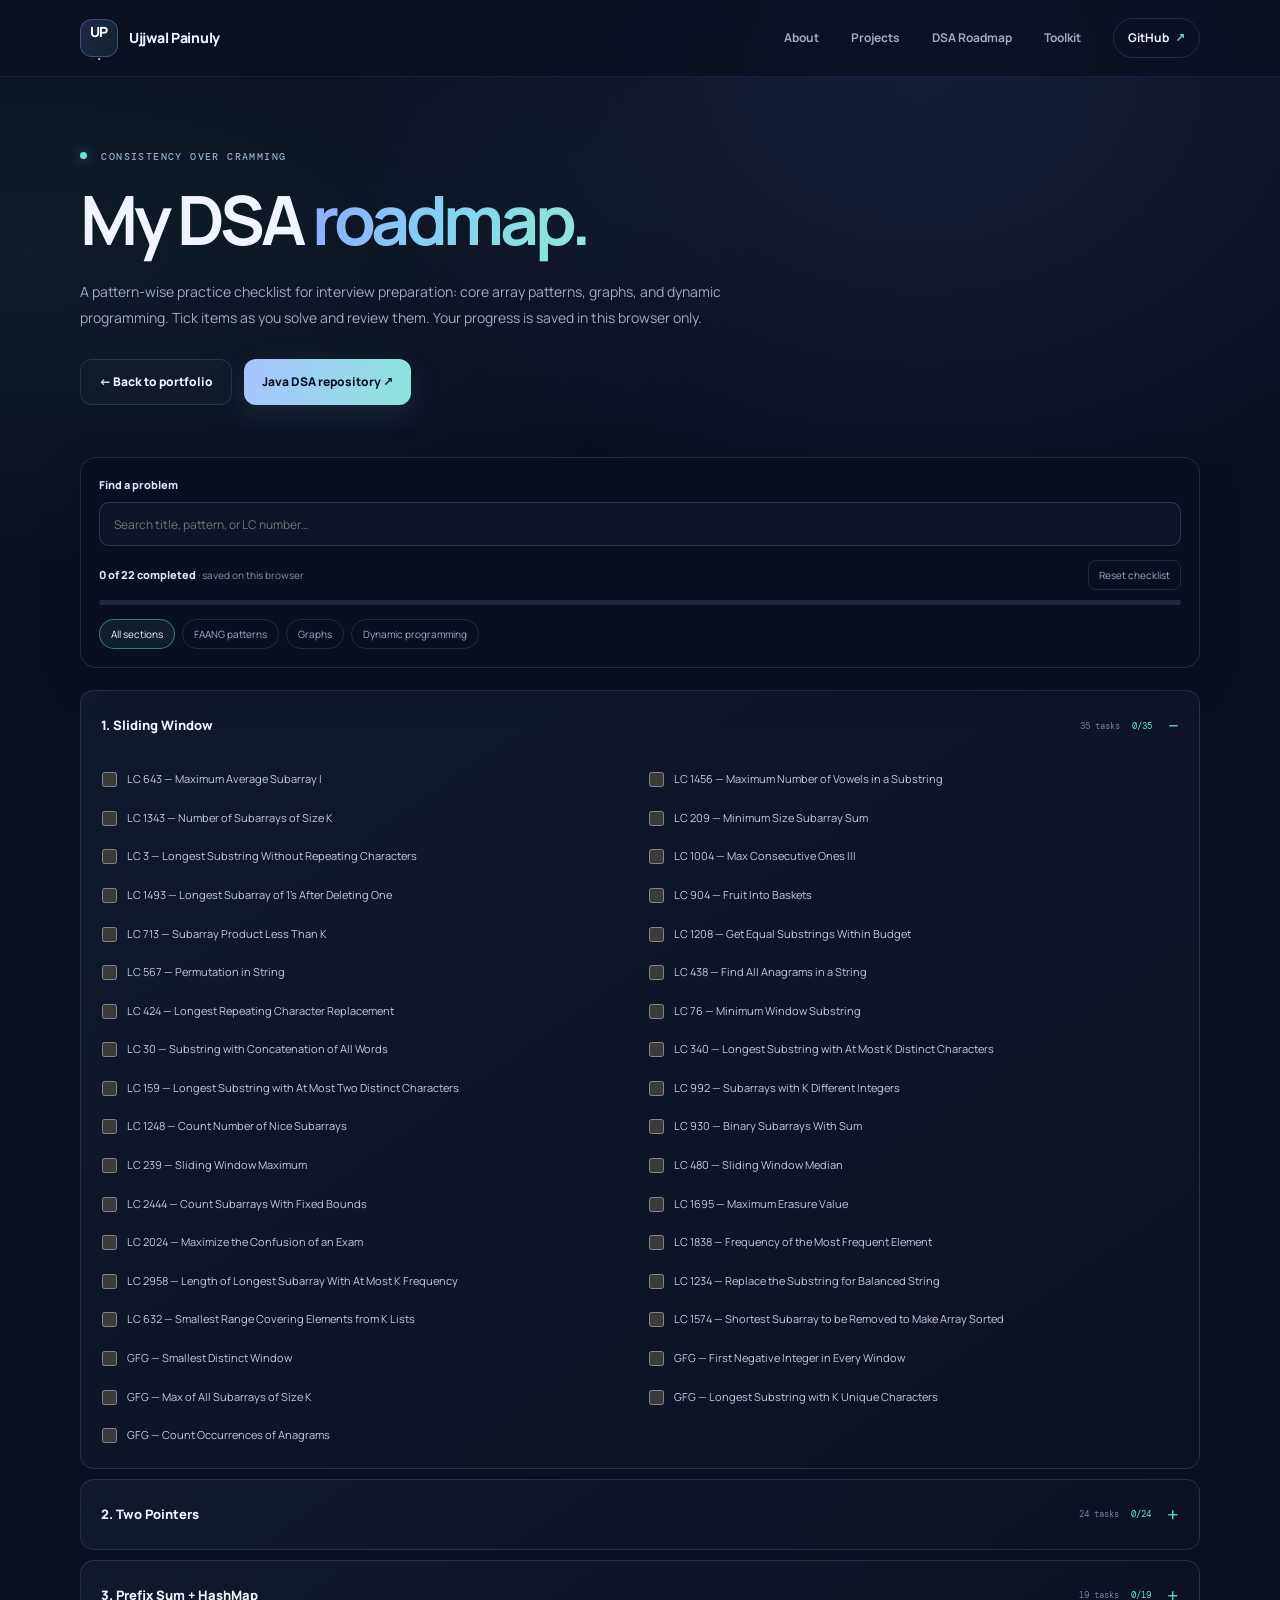
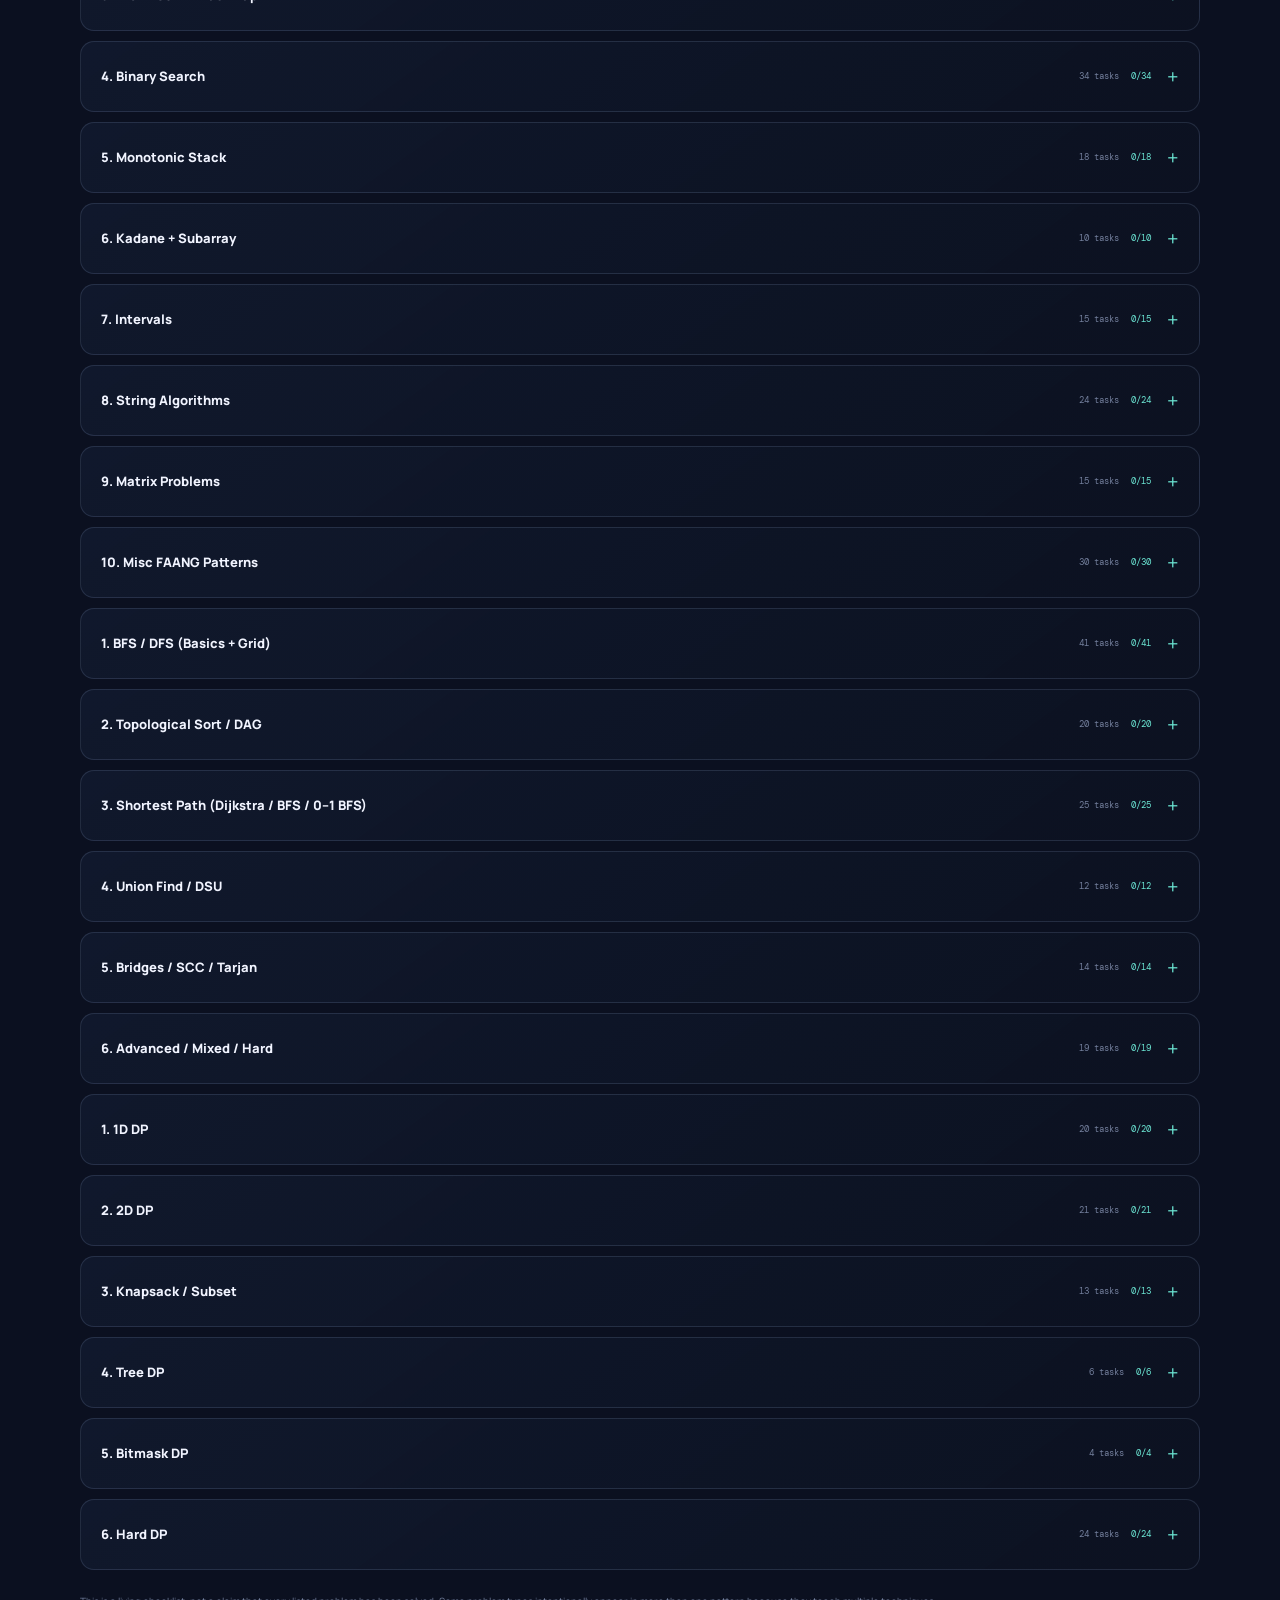
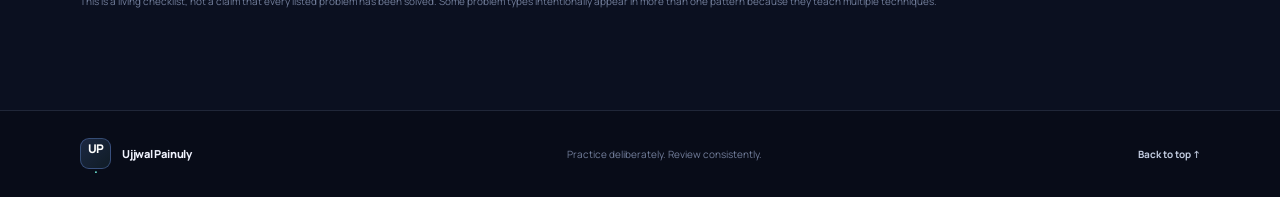
==== portfolio/roadmap.html @ 06765e2e "Add pattern-wise DSA interview roadmap" ====
<!doctype html>
<html lang="en">
<head>
  <meta charset="utf-8">
  <meta name="viewport" content="width=device-width, initial-scale=1">
  <meta name="theme-color" content="#0b1020">
  <meta name="description" content="Ujjwal Painuly's DSA interview-preparation checklist covering FAANG patterns, graphs, and dynamic programming.">
  <title>DSA Roadmap — Ujjwal Painuly</title>
  <link rel="preconnect" href="https://fonts.googleapis.com">
  <link rel="preconnect" href="https://fonts.gstatic.com" crossorigin>
  <link href="https://fonts.googleapis.com/css2?family=DM+Mono:wght@400;500&family=Manrope:wght@400;500;600;700;800&display=swap" rel="stylesheet">
  <link rel="stylesheet" href="styles.css">
  <script src="script.js" defer></script>
  <script src="roadmap.js" defer></script>
</head>
<body>
  <a class="skip-link" href="#roadmap-main">Skip to roadmap</a>
  <header class="site-header">
    <nav class="nav wrap" aria-label="Main navigation">
      <a class="brand" href="index.html" aria-label="Ujjwal Painuly portfolio home">
        <span class="brand-mark">UP<span>.</span></span><span class="brand-name">Ujjwal Painuly</span>
      </a>
      <button class="menu-toggle" type="button" aria-expanded="false" aria-controls="nav-links" aria-label="Open navigation"><span></span><span></span></button>
      <div class="nav-links" id="nav-links">
        <a href="index.html#about">About</a><a href="index.html#work">Projects</a><a href="roadmap.html" aria-current="page">DSA Roadmap</a><a href="index.html#toolkit">Toolkit</a><a class="nav-github" href="https://github.com/ayushpainuly1234-ui" target="_blank" rel="noreferrer">GitHub <span aria-hidden="true">↗</span></a>
      </div>
    </nav>
  </header>
  <main id="roadmap-main" class="roadmap-page wrap">
    <section class="roadmap-hero">
      <p class="eyebrow"><span class="status-dot"></span> CONSISTENCY OVER CRAMMING</p>
      <h1>My DSA <span class="gradient-text">roadmap.</span></h1>
      <p class="roadmap-intro">A pattern-wise practice checklist for interview preparation: core array patterns, graphs, and dynamic programming. Tick items as you solve and review them. Your progress is saved in this browser only.</p>
      <div class="roadmap-actions">
        <a class="button button-secondary" href="index.html">← Back to portfolio</a>
        <a class="button button-primary" href="https://github.com/ayushpainuly1234-ui/advanced-java-dsa" target="_blank" rel="noreferrer">Java DSA repository ↗</a>
      </div>
    </section>
    <section class="roadmap-controls" aria-label="Checklist controls">
      <label class="roadmap-search-label" for="roadmap-search">Find a problem</label>
      <input id="roadmap-search" class="roadmap-search" type="search" placeholder="Search title, pattern, or LC number…">
      <div class="roadmap-progress-row">
        <div><span id="roadmap-progress-label">0 of 22 completed</span><span class="roadmap-progress-note"> · saved on this browser</span></div>
        <button id="reset-progress" class="reset-progress" type="button">Reset checklist</button>
      </div>
      <div class="roadmap-progress-track" role="progressbar" aria-label="Overall roadmap progress" aria-valuemin="0" aria-valuemax="22" aria-valuenow="0"><span id="roadmap-progress-bar"></span></div>
      <div class="roadmap-filters" role="group" aria-label="Filter roadmap categories">
        <button class="roadmap-filter is-active" type="button" data-filter="all">All sections</button>
        <button class="roadmap-filter" type="button" data-filter="faang patterns">FAANG patterns</button>
        <button class="roadmap-filter" type="button" data-filter="graphs">Graphs</button>
        <button class="roadmap-filter" type="button" data-filter="dynamic programming">Dynamic programming</button>
      </div>
    </section>
    <section class="roadmap-sections" aria-label="DSA checklist sections">
      <details class="roadmap-category" data-group="faang patterns" open>
        <summary>
          <span class="category-title">1. Sliding Window</span>
          <span class="category-meta"><span class="category-count">35 tasks</span><span class="category-progress">0/35</span></span>
        </summary>
        <div class="roadmap-list">
          <label class="roadmap-task" data-search="lc 643 — maximum average subarray i"><input type="checkbox" data-task-id="task-0-0"><span>LC 643 — Maximum Average Subarray I</span></label>
          <label class="roadmap-task" data-search="lc 1456 — maximum number of vowels in a substring"><input type="checkbox" data-task-id="task-0-1"><span>LC 1456 — Maximum Number of Vowels in a Substring</span></label>
          <label class="roadmap-task" data-search="lc 1343 — number of subarrays of size k"><input type="checkbox" data-task-id="task-0-2"><span>LC 1343 — Number of Subarrays of Size K</span></label>
          <label class="roadmap-task" data-search="lc 209 — minimum size subarray sum"><input type="checkbox" data-task-id="task-0-3"><span>LC 209 — Minimum Size Subarray Sum</span></label>
          <label class="roadmap-task" data-search="lc 3 — longest substring without repeating characters"><input type="checkbox" data-task-id="task-0-4"><span>LC 3 — Longest Substring Without Repeating Characters</span></label>
          <label class="roadmap-task" data-search="lc 1004 — max consecutive ones iii"><input type="checkbox" data-task-id="task-0-5"><span>LC 1004 — Max Consecutive Ones III</span></label>
          <label class="roadmap-task" data-search="lc 1493 — longest subarray of 1's after deleting one"><input type="checkbox" data-task-id="task-0-6"><span>LC 1493 — Longest Subarray of 1's After Deleting One</span></label>
          <label class="roadmap-task" data-search="lc 904 — fruit into baskets"><input type="checkbox" data-task-id="task-0-7"><span>LC 904 — Fruit Into Baskets</span></label>
          <label class="roadmap-task" data-search="lc 713 — subarray product less than k"><input type="checkbox" data-task-id="task-0-8"><span>LC 713 — Subarray Product Less Than K</span></label>
          <label class="roadmap-task" data-search="lc 1208 — get equal substrings within budget"><input type="checkbox" data-task-id="task-0-9"><span>LC 1208 — Get Equal Substrings Within Budget</span></label>
          <label class="roadmap-task" data-search="lc 567 — permutation in string"><input type="checkbox" data-task-id="task-0-10"><span>LC 567 — Permutation in String</span></label>
          <label class="roadmap-task" data-search="lc 438 — find all anagrams in a string"><input type="checkbox" data-task-id="task-0-11"><span>LC 438 — Find All Anagrams in a String</span></label>
          <label class="roadmap-task" data-search="lc 424 — longest repeating character replacement"><input type="checkbox" data-task-id="task-0-12"><span>LC 424 — Longest Repeating Character Replacement</span></label>
          <label class="roadmap-task" data-search="lc 76 — minimum window substring"><input type="checkbox" data-task-id="task-0-13"><span>LC 76 — Minimum Window Substring</span></label>
          <label class="roadmap-task" data-search="lc 30 — substring with concatenation of all words"><input type="checkbox" data-task-id="task-0-14"><span>LC 30 — Substring with Concatenation of All Words</span></label>
          <label class="roadmap-task" data-search="lc 340 — longest substring with at most k distinct characters"><input type="checkbox" data-task-id="task-0-15"><span>LC 340 — Longest Substring with At Most K Distinct Characters</span></label>
          <label class="roadmap-task" data-search="lc 159 — longest substring with at most two distinct characters"><input type="checkbox" data-task-id="task-0-16"><span>LC 159 — Longest Substring with At Most Two Distinct Characters</span></label>
          <label class="roadmap-task" data-search="lc 992 — subarrays with k different integers"><input type="checkbox" data-task-id="task-0-17"><span>LC 992 — Subarrays with K Different Integers</span></label>
          <label class="roadmap-task" data-search="lc 1248 — count number of nice subarrays"><input type="checkbox" data-task-id="task-0-18"><span>LC 1248 — Count Number of Nice Subarrays</span></label>
          <label class="roadmap-task" data-search="lc 930 — binary subarrays with sum"><input type="checkbox" data-task-id="task-0-19"><span>LC 930 — Binary Subarrays With Sum</span></label>
          <label class="roadmap-task" data-search="lc 239 — sliding window maximum"><input type="checkbox" data-task-id="task-0-20"><span>LC 239 — Sliding Window Maximum</span></label>
          <label class="roadmap-task" data-search="lc 480 — sliding window median"><input type="checkbox" data-task-id="task-0-21"><span>LC 480 — Sliding Window Median</span></label>
          <label class="roadmap-task" data-search="lc 2444 — count subarrays with fixed bounds"><input type="checkbox" data-task-id="task-0-22"><span>LC 2444 — Count Subarrays With Fixed Bounds</span></label>
          <label class="roadmap-task" data-search="lc 1695 — maximum erasure value"><input type="checkbox" data-task-id="task-0-23"><span>LC 1695 — Maximum Erasure Value</span></label>
          <label class="roadmap-task" data-search="lc 2024 — maximize the confusion of an exam"><input type="checkbox" data-task-id="task-0-24"><span>LC 2024 — Maximize the Confusion of an Exam</span></label>
          <label class="roadmap-task" data-search="lc 1838 — frequency of the most frequent element"><input type="checkbox" data-task-id="task-0-25"><span>LC 1838 — Frequency of the Most Frequent Element</span></label>
          <label class="roadmap-task" data-search="lc 2958 — length of longest subarray with at most k frequency"><input type="checkbox" data-task-id="task-0-26"><span>LC 2958 — Length of Longest Subarray With At Most K Frequency</span></label>
          <label class="roadmap-task" data-search="lc 1234 — replace the substring for balanced string"><input type="checkbox" data-task-id="task-0-27"><span>LC 1234 — Replace the Substring for Balanced String</span></label>
          <label class="roadmap-task" data-search="lc 632 — smallest range covering elements from k lists"><input type="checkbox" data-task-id="task-0-28"><span>LC 632 — Smallest Range Covering Elements from K Lists</span></label>
          <label class="roadmap-task" data-search="lc 1574 — shortest subarray to be removed to make array sorted"><input type="checkbox" data-task-id="task-0-29"><span>LC 1574 — Shortest Subarray to be Removed to Make Array Sorted</span></label>
          <label class="roadmap-task" data-search="gfg — smallest distinct window"><input type="checkbox" data-task-id="task-0-30"><span>GFG — Smallest Distinct Window</span></label>
          <label class="roadmap-task" data-search="gfg — first negative integer in every window"><input type="checkbox" data-task-id="task-0-31"><span>GFG — First Negative Integer in Every Window</span></label>
          <label class="roadmap-task" data-search="gfg — max of all subarrays of size k"><input type="checkbox" data-task-id="task-0-32"><span>GFG — Max of All Subarrays of Size K</span></label>
          <label class="roadmap-task" data-search="gfg — longest substring with k unique characters"><input type="checkbox" data-task-id="task-0-33"><span>GFG — Longest Substring with K Unique Characters</span></label>
          <label class="roadmap-task" data-search="gfg — count occurrences of anagrams"><input type="checkbox" data-task-id="task-0-34"><span>GFG — Count Occurrences of Anagrams</span></label>
        </div>
      </details>

      <details class="roadmap-category" data-group="faang patterns" >
        <summary>
          <span class="category-title">2. Two Pointers</span>
          <span class="category-meta"><span class="category-count">24 tasks</span><span class="category-progress">0/24</span></span>
        </summary>
        <div class="roadmap-list">
          <label class="roadmap-task" data-search="lc 11 — container with most water"><input type="checkbox" data-task-id="task-1-0"><span>LC 11 — Container With Most Water</span></label>
          <label class="roadmap-task" data-search="lc 15 — 3sum"><input type="checkbox" data-task-id="task-1-1"><span>LC 15 — 3Sum</span></label>
          <label class="roadmap-task" data-search="lc 16 — 3sum closest"><input type="checkbox" data-task-id="task-1-2"><span>LC 16 — 3Sum Closest</span></label>
          <label class="roadmap-task" data-search="lc 18 — 4sum"><input type="checkbox" data-task-id="task-1-3"><span>LC 18 — 4Sum</span></label>
          <label class="roadmap-task" data-search="lc 26 — remove duplicates from sorted array"><input type="checkbox" data-task-id="task-1-4"><span>LC 26 — Remove Duplicates from Sorted Array</span></label>
          <label class="roadmap-task" data-search="lc 27 — remove element"><input type="checkbox" data-task-id="task-1-5"><span>LC 27 — Remove Element</span></label>
          <label class="roadmap-task" data-search="lc 75 — sort colors"><input type="checkbox" data-task-id="task-1-6"><span>LC 75 — Sort Colors</span></label>
          <label class="roadmap-task" data-search="lc 80 — remove duplicates from sorted array ii"><input type="checkbox" data-task-id="task-1-7"><span>LC 80 — Remove Duplicates from Sorted Array II</span></label>
          <label class="roadmap-task" data-search="lc 125 — valid palindrome"><input type="checkbox" data-task-id="task-1-8"><span>LC 125 — Valid Palindrome</span></label>
          <label class="roadmap-task" data-search="lc 167 — two sum ii"><input type="checkbox" data-task-id="task-1-9"><span>LC 167 — Two Sum II</span></label>
          <label class="roadmap-task" data-search="lc 283 — move zeroes"><input type="checkbox" data-task-id="task-1-10"><span>LC 283 — Move Zeroes</span></label>
          <label class="roadmap-task" data-search="lc 344 — reverse string"><input type="checkbox" data-task-id="task-1-11"><span>LC 344 — Reverse String</span></label>
          <label class="roadmap-task" data-search="lc 345 — reverse vowels of a string"><input type="checkbox" data-task-id="task-1-12"><span>LC 345 — Reverse Vowels of a String</span></label>
          <label class="roadmap-task" data-search="lc 392 — is subsequence"><input type="checkbox" data-task-id="task-1-13"><span>LC 392 — Is Subsequence</span></label>
          <label class="roadmap-task" data-search="lc 844 — backspace string compare"><input type="checkbox" data-task-id="task-1-14"><span>LC 844 — Backspace String Compare</span></label>
          <label class="roadmap-task" data-search="lc 881 — boats to save people"><input type="checkbox" data-task-id="task-1-15"><span>LC 881 — Boats to Save People</span></label>
          <label class="roadmap-task" data-search="lc 42 — trapping rain water"><input type="checkbox" data-task-id="task-1-16"><span>LC 42 — Trapping Rain Water</span></label>
          <label class="roadmap-task" data-search="lc 977 — squares of a sorted array"><input type="checkbox" data-task-id="task-1-17"><span>LC 977 — Squares of a Sorted Array</span></label>
          <label class="roadmap-task" data-search="lc 923 — 3sum with multiplicity"><input type="checkbox" data-task-id="task-1-18"><span>LC 923 — 3Sum With Multiplicity</span></label>
          <label class="roadmap-task" data-search="lc 948 — bag of tokens"><input type="checkbox" data-task-id="task-1-19"><span>LC 948 — Bag of Tokens</span></label>
          <label class="roadmap-task" data-search="lc 1577 — number of ways where square of number is equal to product of two numbers"><input type="checkbox" data-task-id="task-1-20"><span>LC 1577 — Number of Ways Where Square of Number Is Equal to Product of Two Numbers</span></label>
          <label class="roadmap-task" data-search="lc 1498 — number of subsequences that satisfy the given sum condition"><input type="checkbox" data-task-id="task-1-21"><span>LC 1498 — Number of Subsequences That Satisfy the Given Sum Condition</span></label>
          <label class="roadmap-task" data-search="lc 259 — 3sum smaller"><input type="checkbox" data-task-id="task-1-22"><span>LC 259 — 3Sum Smaller</span></label>
          <label class="roadmap-task" data-search="lc 360 — sort transformed array"><input type="checkbox" data-task-id="task-1-23"><span>LC 360 — Sort Transformed Array</span></label>
        </div>
      </details>

      <details class="roadmap-category" data-group="faang patterns" >
        <summary>
          <span class="category-title">3. Prefix Sum + HashMap</span>
          <span class="category-meta"><span class="category-count">19 tasks</span><span class="category-progress">0/19</span></span>
        </summary>
        <div class="roadmap-list">
          <label class="roadmap-task" data-search="lc 560 — subarray sum equals k"><input type="checkbox" data-task-id="task-2-0"><span>LC 560 — Subarray Sum Equals K</span></label>
          <label class="roadmap-task" data-search="lc 974 — subarray sums divisible by k"><input type="checkbox" data-task-id="task-2-1"><span>LC 974 — Subarray Sums Divisible by K</span></label>
          <label class="roadmap-task" data-search="lc 523 — continuous subarray sum"><input type="checkbox" data-task-id="task-2-2"><span>LC 523 — Continuous Subarray Sum</span></label>
          <label class="roadmap-task" data-search="lc 525 — contiguous array"><input type="checkbox" data-task-id="task-2-3"><span>LC 525 — Contiguous Array</span></label>
          <label class="roadmap-task" data-search="lc 930 — binary subarrays with sum"><input type="checkbox" data-task-id="task-2-4"><span>LC 930 — Binary Subarrays With Sum</span></label>
          <label class="roadmap-task" data-search="lc 1248 — count number of nice subarrays"><input type="checkbox" data-task-id="task-2-5"><span>LC 1248 — Count Number of Nice Subarrays</span></label>
          <label class="roadmap-task" data-search="lc 325 — maximum size subarray sum equals k"><input type="checkbox" data-task-id="task-2-6"><span>LC 325 — Maximum Size Subarray Sum Equals K</span></label>
          <label class="roadmap-task" data-search="lc 1124 — longest well-performing interval"><input type="checkbox" data-task-id="task-2-7"><span>LC 1124 — Longest Well-Performing Interval</span></label>
          <label class="roadmap-task" data-search="lc 1590 — make sum divisible by p"><input type="checkbox" data-task-id="task-2-8"><span>LC 1590 — Make Sum Divisible by P</span></label>
          <label class="roadmap-task" data-search="lc 1371 — longest substring containing vowels in even counts"><input type="checkbox" data-task-id="task-2-9"><span>LC 1371 — Longest Substring Containing Vowels in Even Counts</span></label>
          <label class="roadmap-task" data-search="lc 1658 — minimum operations to reduce x to zero"><input type="checkbox" data-task-id="task-2-10"><span>LC 1658 — Minimum Operations to Reduce X to Zero</span></label>
          <label class="roadmap-task" data-search="lc 2488 — count subarrays with median k"><input type="checkbox" data-task-id="task-2-11"><span>LC 2488 — Count Subarrays With Median K</span></label>
          <label class="roadmap-task" data-search="lc 2845 — count of interesting subarrays"><input type="checkbox" data-task-id="task-2-12"><span>LC 2845 — Count of Interesting Subarrays</span></label>
          <label class="roadmap-task" data-search="lc 363 — max sum of rectangle no larger than k"><input type="checkbox" data-task-id="task-2-13"><span>LC 363 — Max Sum of Rectangle No Larger Than K</span></label>
          <label class="roadmap-task" data-search="lc 1074 — number of submatrices that sum to target"><input type="checkbox" data-task-id="task-2-14"><span>LC 1074 — Number of Submatrices That Sum to Target</span></label>
          <label class="roadmap-task" data-search="gfg — largest subarray with 0 sum"><input type="checkbox" data-task-id="task-2-15"><span>GFG — Largest Subarray with 0 Sum</span></label>
          <label class="roadmap-task" data-search="gfg — longest consecutive subsequence"><input type="checkbox" data-task-id="task-2-16"><span>GFG — Longest Consecutive Subsequence</span></label>
          <label class="roadmap-task" data-search="gfg — count subarrays with given xor"><input type="checkbox" data-task-id="task-2-17"><span>GFG — Count Subarrays with Given XOR</span></label>
          <label class="roadmap-task" data-search="gfg — subarray with given sum"><input type="checkbox" data-task-id="task-2-18"><span>GFG — Subarray with Given Sum</span></label>
        </div>
      </details>

      <details class="roadmap-category" data-group="faang patterns" >
        <summary>
          <span class="category-title">4. Binary Search</span>
          <span class="category-meta"><span class="category-count">34 tasks</span><span class="category-progress">0/34</span></span>
        </summary>
        <div class="roadmap-list">
          <label class="roadmap-task" data-search="lc 704 — binary search"><input type="checkbox" data-task-id="task-3-0"><span>LC 704 — Binary Search</span></label>
          <label class="roadmap-task" data-search="lc 35 — search insert position"><input type="checkbox" data-task-id="task-3-1"><span>LC 35 — Search Insert Position</span></label>
          <label class="roadmap-task" data-search="lc 33 — search in rotated sorted array"><input type="checkbox" data-task-id="task-3-2"><span>LC 33 — Search in Rotated Sorted Array</span></label>
          <label class="roadmap-task" data-search="lc 81 — search in rotated sorted array ii"><input type="checkbox" data-task-id="task-3-3"><span>LC 81 — Search in Rotated Sorted Array II</span></label>
          <label class="roadmap-task" data-search="lc 153 — find minimum in rotated sorted array"><input type="checkbox" data-task-id="task-3-4"><span>LC 153 — Find Minimum in Rotated Sorted Array</span></label>
          <label class="roadmap-task" data-search="lc 154 — find minimum in rotated sorted array ii"><input type="checkbox" data-task-id="task-3-5"><span>LC 154 — Find Minimum in Rotated Sorted Array II</span></label>
          <label class="roadmap-task" data-search="lc 162 — find peak element"><input type="checkbox" data-task-id="task-3-6"><span>LC 162 — Find Peak Element</span></label>
          <label class="roadmap-task" data-search="lc 852 — peak index in a mountain array"><input type="checkbox" data-task-id="task-3-7"><span>LC 852 — Peak Index in a Mountain Array</span></label>
          <label class="roadmap-task" data-search="lc 540 — single element in a sorted array"><input type="checkbox" data-task-id="task-3-8"><span>LC 540 — Single Element in a Sorted Array</span></label>
          <label class="roadmap-task" data-search="lc 278 — first bad version"><input type="checkbox" data-task-id="task-3-9"><span>LC 278 — First Bad Version</span></label>
          <label class="roadmap-task" data-search="lc 875 — koko eating bananas"><input type="checkbox" data-task-id="task-3-10"><span>LC 875 — Koko Eating Bananas</span></label>
          <label class="roadmap-task" data-search="lc 1011 — capacity to ship packages within d days"><input type="checkbox" data-task-id="task-3-11"><span>LC 1011 — Capacity To Ship Packages Within D Days</span></label>
          <label class="roadmap-task" data-search="lc 410 — split array largest sum"><input type="checkbox" data-task-id="task-3-12"><span>LC 410 — Split Array Largest Sum</span></label>
          <label class="roadmap-task" data-search="lc 1482 — minimum number of days to make m bouquets"><input type="checkbox" data-task-id="task-3-13"><span>LC 1482 — Minimum Number of Days to Make m Bouquets</span></label>
          <label class="roadmap-task" data-search="lc 2187 — minimum time to complete trips"><input type="checkbox" data-task-id="task-3-14"><span>LC 2187 — Minimum Time to Complete Trips</span></label>
          <label class="roadmap-task" data-search="lc 2064 — minimized maximum of products distributed to any store"><input type="checkbox" data-task-id="task-3-15"><span>LC 2064 — Minimized Maximum of Products Distributed to Any Store</span></label>
          <label class="roadmap-task" data-search="lc 2226 — maximum candies allocated to k children"><input type="checkbox" data-task-id="task-3-16"><span>LC 2226 — Maximum Candies Allocated to K Children</span></label>
          <label class="roadmap-task" data-search="lc 1552 — magnetic force between two balls"><input type="checkbox" data-task-id="task-3-17"><span>LC 1552 — Magnetic Force Between Two Balls</span></label>
          <label class="roadmap-task" data-search="lc 1870 — minimum speed to arrive on time"><input type="checkbox" data-task-id="task-3-18"><span>LC 1870 — Minimum Speed to Arrive on Time</span></label>
          <label class="roadmap-task" data-search="lc 1891 — cutting ribbons"><input type="checkbox" data-task-id="task-3-19"><span>LC 1891 — Cutting Ribbons</span></label>
          <label class="roadmap-task" data-search="lc 4 — median of two sorted arrays"><input type="checkbox" data-task-id="task-3-20"><span>LC 4 — Median of Two Sorted Arrays</span></label>
          <label class="roadmap-task" data-search="lc 378 — kth smallest element in a sorted matrix"><input type="checkbox" data-task-id="task-3-21"><span>LC 378 — Kth Smallest Element in a Sorted Matrix</span></label>
          <label class="roadmap-task" data-search="lc 668 — kth smallest number in multiplication table"><input type="checkbox" data-task-id="task-3-22"><span>LC 668 — Kth Smallest Number in Multiplication Table</span></label>
          <label class="roadmap-task" data-search="lc 719 — find k-th smallest pair distance"><input type="checkbox" data-task-id="task-3-23"><span>LC 719 — Find K-th Smallest Pair Distance</span></label>
          <label class="roadmap-task" data-search="lc 786 — k-th smallest prime fraction"><input type="checkbox" data-task-id="task-3-24"><span>LC 786 — K-th Smallest Prime Fraction</span></label>
          <label class="roadmap-task" data-search="lc 1201 — ugly number iii"><input type="checkbox" data-task-id="task-3-25"><span>LC 1201 — Ugly Number III</span></label>
          <label class="roadmap-task" data-search="lc 1231 — divide chocolate"><input type="checkbox" data-task-id="task-3-26"><span>LC 1231 — Divide Chocolate</span></label>
          <label class="roadmap-task" data-search="lc 644 — maximum average subarray ii"><input type="checkbox" data-task-id="task-3-27"><span>LC 644 — Maximum Average Subarray II</span></label>
          <label class="roadmap-task" data-search="lc 774 — minimize max distance to gas station"><input type="checkbox" data-task-id="task-3-28"><span>LC 774 — Minimize Max Distance to Gas Station</span></label>
          <label class="roadmap-task" data-search="lc 2141 — maximum running time of n computers"><input type="checkbox" data-task-id="task-3-29"><span>LC 2141 — Maximum Running Time of N Computers</span></label>
          <label class="roadmap-task" data-search="gfg — aggressive cows"><input type="checkbox" data-task-id="task-3-30"><span>GFG — Aggressive Cows</span></label>
          <label class="roadmap-task" data-search="gfg — book allocation problem"><input type="checkbox" data-task-id="task-3-31"><span>GFG — Book Allocation Problem</span></label>
          <label class="roadmap-task" data-search="gfg — painter's partition problem"><input type="checkbox" data-task-id="task-3-32"><span>GFG — Painter's Partition Problem</span></label>
          <label class="roadmap-task" data-search="spoj — eko"><input type="checkbox" data-task-id="task-3-33"><span>SPOJ — EKO</span></label>
        </div>
      </details>

      <details class="roadmap-category" data-group="faang patterns" >
        <summary>
          <span class="category-title">5. Monotonic Stack</span>
          <span class="category-meta"><span class="category-count">18 tasks</span><span class="category-progress">0/18</span></span>
        </summary>
        <div class="roadmap-list">
          <label class="roadmap-task" data-search="lc 84 — largest rectangle in histogram"><input type="checkbox" data-task-id="task-4-0"><span>LC 84 — Largest Rectangle in Histogram</span></label>
          <label class="roadmap-task" data-search="lc 85 — maximal rectangle"><input type="checkbox" data-task-id="task-4-1"><span>LC 85 — Maximal Rectangle</span></label>
          <label class="roadmap-task" data-search="lc 739 — daily temperatures"><input type="checkbox" data-task-id="task-4-2"><span>LC 739 — Daily Temperatures</span></label>
          <label class="roadmap-task" data-search="lc 496 — next greater element i"><input type="checkbox" data-task-id="task-4-3"><span>LC 496 — Next Greater Element I</span></label>
          <label class="roadmap-task" data-search="lc 503 — next greater element ii"><input type="checkbox" data-task-id="task-4-4"><span>LC 503 — Next Greater Element II</span></label>
          <label class="roadmap-task" data-search="lc 901 — online stock span"><input type="checkbox" data-task-id="task-4-5"><span>LC 901 — Online Stock Span</span></label>
          <label class="roadmap-task" data-search="lc 907 — sum of subarray minimums"><input type="checkbox" data-task-id="task-4-6"><span>LC 907 — Sum of Subarray Minimums</span></label>
          <label class="roadmap-task" data-search="lc 2104 — sum of subarray ranges"><input type="checkbox" data-task-id="task-4-7"><span>LC 2104 — Sum of Subarray Ranges</span></label>
          <label class="roadmap-task" data-search="lc 2281 — sum of total strength of wizards"><input type="checkbox" data-task-id="task-4-8"><span>LC 2281 — Sum of Total Strength of Wizards</span></label>
          <label class="roadmap-task" data-search="lc 456 — 132 pattern"><input type="checkbox" data-task-id="task-4-9"><span>LC 456 — 132 Pattern</span></label>
          <label class="roadmap-task" data-search="lc 1475 — final prices with a special discount in a shop"><input type="checkbox" data-task-id="task-4-10"><span>LC 1475 — Final Prices With a Special Discount in a Shop</span></label>
          <label class="roadmap-task" data-search="lc 1944 — number of visible people in a queue"><input type="checkbox" data-task-id="task-4-11"><span>LC 1944 — Number of Visible People in a Queue</span></label>
          <label class="roadmap-task" data-search="lc 2866 — beautiful towers ii"><input type="checkbox" data-task-id="task-4-12"><span>LC 2866 — Beautiful Towers II</span></label>
          <label class="roadmap-task" data-search="lc 2454 — next greater element iv"><input type="checkbox" data-task-id="task-4-13"><span>LC 2454 — Next Greater Element IV</span></label>
          <label class="roadmap-task" data-search="lc 1856 — maximum subarray min-product"><input type="checkbox" data-task-id="task-4-14"><span>LC 1856 — Maximum Subarray Min-Product</span></label>
          <label class="roadmap-task" data-search="gfg — the celebrity problem"><input type="checkbox" data-task-id="task-4-15"><span>GFG — The Celebrity Problem</span></label>
          <label class="roadmap-task" data-search="gfg — maximum histogram area"><input type="checkbox" data-task-id="task-4-16"><span>GFG — Maximum Histogram Area</span></label>
          <label class="roadmap-task" data-search="gfg — next greater element"><input type="checkbox" data-task-id="task-4-17"><span>GFG — Next Greater Element</span></label>
        </div>
      </details>

      <details class="roadmap-category" data-group="faang patterns" >
        <summary>
          <span class="category-title">6. Kadane + Subarray</span>
          <span class="category-meta"><span class="category-count">10 tasks</span><span class="category-progress">0/10</span></span>
        </summary>
        <div class="roadmap-list">
          <label class="roadmap-task" data-search="lc 53 — maximum subarray"><input type="checkbox" data-task-id="task-5-0"><span>LC 53 — Maximum Subarray</span></label>
          <label class="roadmap-task" data-search="lc 918 — maximum sum circular subarray"><input type="checkbox" data-task-id="task-5-1"><span>LC 918 — Maximum Sum Circular Subarray</span></label>
          <label class="roadmap-task" data-search="lc 152 — maximum product subarray"><input type="checkbox" data-task-id="task-5-2"><span>LC 152 — Maximum Product Subarray</span></label>
          <label class="roadmap-task" data-search="lc 1749 — maximum absolute sum of any subarray"><input type="checkbox" data-task-id="task-5-3"><span>LC 1749 — Maximum Absolute Sum of Any Subarray</span></label>
          <label class="roadmap-task" data-search="lc 1191 — k-concatenation maximum sum"><input type="checkbox" data-task-id="task-5-4"><span>LC 1191 — K-Concatenation Maximum Sum</span></label>
          <label class="roadmap-task" data-search="lc 1567 — maximum length of subarray with positive product"><input type="checkbox" data-task-id="task-5-5"><span>LC 1567 — Maximum Length of Subarray With Positive Product</span></label>
          <label class="roadmap-task" data-search="lc 1186 — maximum subarray sum with one deletion"><input type="checkbox" data-task-id="task-5-6"><span>LC 1186 — Maximum Subarray Sum With One Deletion</span></label>
          <label class="roadmap-task" data-search="lc 2321 — maximum score of spliced array"><input type="checkbox" data-task-id="task-5-7"><span>LC 2321 — Maximum Score Of Spliced Array</span></label>
          <label class="roadmap-task" data-search="lc 978 — longest turbulent subarray"><input type="checkbox" data-task-id="task-5-8"><span>LC 978 — Longest Turbulent Subarray</span></label>
          <label class="roadmap-task" data-search="lc 845 — longest mountain in array"><input type="checkbox" data-task-id="task-5-9"><span>LC 845 — Longest Mountain in Array</span></label>
        </div>
      </details>

      <details class="roadmap-category" data-group="faang patterns" >
        <summary>
          <span class="category-title">7. Intervals</span>
          <span class="category-meta"><span class="category-count">15 tasks</span><span class="category-progress">0/15</span></span>
        </summary>
        <div class="roadmap-list">
          <label class="roadmap-task" data-search="lc 56 — merge intervals"><input type="checkbox" data-task-id="task-6-0"><span>LC 56 — Merge Intervals</span></label>
          <label class="roadmap-task" data-search="lc 57 — insert interval"><input type="checkbox" data-task-id="task-6-1"><span>LC 57 — Insert Interval</span></label>
          <label class="roadmap-task" data-search="lc 435 — non-overlapping intervals"><input type="checkbox" data-task-id="task-6-2"><span>LC 435 — Non-overlapping Intervals</span></label>
          <label class="roadmap-task" data-search="lc 452 — minimum number of arrows to burst balloons"><input type="checkbox" data-task-id="task-6-3"><span>LC 452 — Minimum Number of Arrows to Burst Balloons</span></label>
          <label class="roadmap-task" data-search="lc 253 — meeting rooms ii"><input type="checkbox" data-task-id="task-6-4"><span>LC 253 — Meeting Rooms II</span></label>
          <label class="roadmap-task" data-search="lc 1288 — remove covered intervals"><input type="checkbox" data-task-id="task-6-5"><span>LC 1288 — Remove Covered Intervals</span></label>
          <label class="roadmap-task" data-search="lc 986 — interval list intersections"><input type="checkbox" data-task-id="task-6-6"><span>LC 986 — Interval List Intersections</span></label>
          <label class="roadmap-task" data-search="lc 1024 — video stitching"><input type="checkbox" data-task-id="task-6-7"><span>LC 1024 — Video Stitching</span></label>
          <label class="roadmap-task" data-search="lc 2406 — divide intervals into minimum number of groups"><input type="checkbox" data-task-id="task-6-8"><span>LC 2406 — Divide Intervals Into Minimum Number of Groups</span></label>
          <label class="roadmap-task" data-search="lc 729 — my calendar i"><input type="checkbox" data-task-id="task-6-9"><span>LC 729 — My Calendar I</span></label>
          <label class="roadmap-task" data-search="lc 731 — my calendar ii"><input type="checkbox" data-task-id="task-6-10"><span>LC 731 — My Calendar II</span></label>
          <label class="roadmap-task" data-search="lc 732 — my calendar iii"><input type="checkbox" data-task-id="task-6-11"><span>LC 732 — My Calendar III</span></label>
          <label class="roadmap-task" data-search="lc 759 — employee free time"><input type="checkbox" data-task-id="task-6-12"><span>LC 759 — Employee Free Time</span></label>
          <label class="roadmap-task" data-search="lc 1353 — maximum number of events that can be attended"><input type="checkbox" data-task-id="task-6-13"><span>LC 1353 — Maximum Number of Events That Can Be Attended</span></label>
          <label class="roadmap-task" data-search="lc 252 — meeting rooms"><input type="checkbox" data-task-id="task-6-14"><span>LC 252 — Meeting Rooms</span></label>
        </div>
      </details>

      <details class="roadmap-category" data-group="faang patterns" >
        <summary>
          <span class="category-title">8. String Algorithms</span>
          <span class="category-meta"><span class="category-count">24 tasks</span><span class="category-progress">0/24</span></span>
        </summary>
        <div class="roadmap-list">
          <label class="roadmap-task" data-search="lc 5 — longest palindromic substring"><input type="checkbox" data-task-id="task-7-0"><span>LC 5 — Longest Palindromic Substring</span></label>
          <label class="roadmap-task" data-search="lc 49 — group anagrams"><input type="checkbox" data-task-id="task-7-1"><span>LC 49 — Group Anagrams</span></label>
          <label class="roadmap-task" data-search="lc 242 — valid anagram"><input type="checkbox" data-task-id="task-7-2"><span>LC 242 — Valid Anagram</span></label>
          <label class="roadmap-task" data-search="lc 28 — find the index of the first occurrence in a string"><input type="checkbox" data-task-id="task-7-3"><span>LC 28 — Find the Index of the First Occurrence in a String</span></label>
          <label class="roadmap-task" data-search="lc 14 — longest common prefix"><input type="checkbox" data-task-id="task-7-4"><span>LC 14 — Longest Common Prefix</span></label>
          <label class="roadmap-task" data-search="lc 131 — palindrome partitioning"><input type="checkbox" data-task-id="task-7-5"><span>LC 131 — Palindrome Partitioning</span></label>
          <label class="roadmap-task" data-search="lc 214 — shortest palindrome"><input type="checkbox" data-task-id="task-7-6"><span>LC 214 — Shortest Palindrome</span></label>
          <label class="roadmap-task" data-search="lc 647 — palindromic substrings"><input type="checkbox" data-task-id="task-7-7"><span>LC 647 — Palindromic Substrings</span></label>
          <label class="roadmap-task" data-search="lc 1044 — longest duplicate substring"><input type="checkbox" data-task-id="task-7-8"><span>LC 1044 — Longest Duplicate Substring</span></label>
          <label class="roadmap-task" data-search="lc 1062 — longest repeating substring"><input type="checkbox" data-task-id="task-7-9"><span>LC 1062 — Longest Repeating Substring</span></label>
          <label class="roadmap-task" data-search="lc 1143 — longest common subsequence"><input type="checkbox" data-task-id="task-7-10"><span>LC 1143 — Longest Common Subsequence</span></label>
          <label class="roadmap-task" data-search="lc 516 — longest palindromic subsequence"><input type="checkbox" data-task-id="task-7-11"><span>LC 516 — Longest Palindromic Subsequence</span></label>
          <label class="roadmap-task" data-search="lc 72 — edit distance"><input type="checkbox" data-task-id="task-7-12"><span>LC 72 — Edit Distance</span></label>
          <label class="roadmap-task" data-search="lc 44 — wildcard matching"><input type="checkbox" data-task-id="task-7-13"><span>LC 44 — Wildcard Matching</span></label>
          <label class="roadmap-task" data-search="lc 10 — regular expression matching"><input type="checkbox" data-task-id="task-7-14"><span>LC 10 — Regular Expression Matching</span></label>
          <label class="roadmap-task" data-search="lc 459 — repeated substring pattern"><input type="checkbox" data-task-id="task-7-15"><span>LC 459 — Repeated Substring Pattern</span></label>
          <label class="roadmap-task" data-search="lc 796 — rotate string"><input type="checkbox" data-task-id="task-7-16"><span>LC 796 — Rotate String</span></label>
          <label class="roadmap-task" data-search="lc 1392 — longest happy prefix"><input type="checkbox" data-task-id="task-7-17"><span>LC 1392 — Longest Happy Prefix</span></label>
          <label class="roadmap-task" data-search="lc 1763 — longest nice substring"><input type="checkbox" data-task-id="task-7-18"><span>LC 1763 — Longest Nice Substring</span></label>
          <label class="roadmap-task" data-search="lc 1092 — shortest common supersequence"><input type="checkbox" data-task-id="task-7-19"><span>LC 1092 — Shortest Common Supersequence</span></label>
          <label class="roadmap-task" data-search="gfg — kmp algorithm"><input type="checkbox" data-task-id="task-7-20"><span>GFG — KMP Algorithm</span></label>
          <label class="roadmap-task" data-search="gfg — rabin-karp algorithm"><input type="checkbox" data-task-id="task-7-21"><span>GFG — Rabin-Karp Algorithm</span></label>
          <label class="roadmap-task" data-search="gfg — z algorithm"><input type="checkbox" data-task-id="task-7-22"><span>GFG — Z Algorithm</span></label>
          <label class="roadmap-task" data-search="gfg — longest prefix suffix"><input type="checkbox" data-task-id="task-7-23"><span>GFG — Longest Prefix Suffix</span></label>
        </div>
      </details>

      <details class="roadmap-category" data-group="faang patterns" >
        <summary>
          <span class="category-title">9. Matrix Problems</span>
          <span class="category-meta"><span class="category-count">15 tasks</span><span class="category-progress">0/15</span></span>
        </summary>
        <div class="roadmap-list">
          <label class="roadmap-task" data-search="lc 48 — rotate image"><input type="checkbox" data-task-id="task-8-0"><span>LC 48 — Rotate Image</span></label>
          <label class="roadmap-task" data-search="lc 54 — spiral matrix"><input type="checkbox" data-task-id="task-8-1"><span>LC 54 — Spiral Matrix</span></label>
          <label class="roadmap-task" data-search="lc 73 — set matrix zeroes"><input type="checkbox" data-task-id="task-8-2"><span>LC 73 — Set Matrix Zeroes</span></label>
          <label class="roadmap-task" data-search="lc 240 — search a 2d matrix ii"><input type="checkbox" data-task-id="task-8-3"><span>LC 240 — Search a 2D Matrix II</span></label>
          <label class="roadmap-task" data-search="lc 221 — maximal square"><input type="checkbox" data-task-id="task-8-4"><span>LC 221 — Maximal Square</span></label>
          <label class="roadmap-task" data-search="lc 74 — search a 2d matrix"><input type="checkbox" data-task-id="task-8-5"><span>LC 74 — Search a 2D Matrix</span></label>
          <label class="roadmap-task" data-search="lc 329 — longest increasing path in a matrix"><input type="checkbox" data-task-id="task-8-6"><span>LC 329 — Longest Increasing Path in a Matrix</span></label>
          <label class="roadmap-task" data-search="lc 378 — kth smallest element in a sorted matrix"><input type="checkbox" data-task-id="task-8-7"><span>LC 378 — Kth Smallest Element in a Sorted Matrix</span></label>
          <label class="roadmap-task" data-search="lc 542 — 01 matrix"><input type="checkbox" data-task-id="task-8-8"><span>LC 542 — 01 Matrix</span></label>
          <label class="roadmap-task" data-search="lc 85 — maximal rectangle"><input type="checkbox" data-task-id="task-8-9"><span>LC 85 — Maximal Rectangle</span></label>
          <label class="roadmap-task" data-search="lc 289 — game of life"><input type="checkbox" data-task-id="task-8-10"><span>LC 289 — Game of Life</span></label>
          <label class="roadmap-task" data-search="lc 59 — spiral matrix ii"><input type="checkbox" data-task-id="task-8-11"><span>LC 59 — Spiral Matrix II</span></label>
          <label class="roadmap-task" data-search="lc 498 — diagonal traverse"><input type="checkbox" data-task-id="task-8-12"><span>LC 498 — Diagonal Traverse</span></label>
          <label class="roadmap-task" data-search="lc 1329 — sort the matrix diagonally"><input type="checkbox" data-task-id="task-8-13"><span>LC 1329 — Sort the Matrix Diagonally</span></label>
          <label class="roadmap-task" data-search="lc 1074 — number of submatrices that sum to target"><input type="checkbox" data-task-id="task-8-14"><span>LC 1074 — Number of Submatrices That Sum to Target</span></label>
        </div>
      </details>

      <details class="roadmap-category" data-group="faang patterns" >
        <summary>
          <span class="category-title">10. Misc FAANG Patterns</span>
          <span class="category-meta"><span class="category-count">30 tasks</span><span class="category-progress">0/30</span></span>
        </summary>
        <div class="roadmap-list">
          <label class="roadmap-task" data-search="lc 169 — majority element"><input type="checkbox" data-task-id="task-9-0"><span>LC 169 — Majority Element</span></label>
          <label class="roadmap-task" data-search="lc 229 — majority element ii"><input type="checkbox" data-task-id="task-9-1"><span>LC 229 — Majority Element II</span></label>
          <label class="roadmap-task" data-search="lc 41 — first missing positive"><input type="checkbox" data-task-id="task-9-2"><span>LC 41 — First Missing Positive</span></label>
          <label class="roadmap-task" data-search="lc 287 — find the duplicate number"><input type="checkbox" data-task-id="task-9-3"><span>LC 287 — Find the Duplicate Number</span></label>
          <label class="roadmap-task" data-search="lc 189 — rotate array"><input type="checkbox" data-task-id="task-9-4"><span>LC 189 — Rotate Array</span></label>
          <label class="roadmap-task" data-search="lc 238 — product of array except self"><input type="checkbox" data-task-id="task-9-5"><span>LC 238 — Product of Array Except Self</span></label>
          <label class="roadmap-task" data-search="lc 31 — next permutation"><input type="checkbox" data-task-id="task-9-6"><span>LC 31 — Next Permutation</span></label>
          <label class="roadmap-task" data-search="lc 128 — longest consecutive sequence"><input type="checkbox" data-task-id="task-9-7"><span>LC 128 — Longest Consecutive Sequence</span></label>
          <label class="roadmap-task" data-search="lc 2875 — minimum size subarray in infinite array"><input type="checkbox" data-task-id="task-9-8"><span>LC 2875 — Minimum Size Subarray in Infinite Array</span></label>
          <label class="roadmap-task" data-search="lc 137 — single number ii"><input type="checkbox" data-task-id="task-9-9"><span>LC 137 — Single Number II</span></label>
          <label class="roadmap-task" data-search="lc 260 — single number iii"><input type="checkbox" data-task-id="task-9-10"><span>LC 260 — Single Number III</span></label>
          <label class="roadmap-task" data-search="lc 136 — single number"><input type="checkbox" data-task-id="task-9-11"><span>LC 136 — Single Number</span></label>
          <label class="roadmap-task" data-search="lc 268 — missing number"><input type="checkbox" data-task-id="task-9-12"><span>LC 268 — Missing Number</span></label>
          <label class="roadmap-task" data-search="lc 645 — set mismatch"><input type="checkbox" data-task-id="task-9-13"><span>LC 645 — Set Mismatch</span></label>
          <label class="roadmap-task" data-search="lc 442 — find all duplicates in an array"><input type="checkbox" data-task-id="task-9-14"><span>LC 442 — Find All Duplicates in an Array</span></label>
          <label class="roadmap-task" data-search="lc 448 — find all numbers disappeared in an array"><input type="checkbox" data-task-id="task-9-15"><span>LC 448 — Find All Numbers Disappeared in an Array</span></label>
          <label class="roadmap-task" data-search="lc 1375 — number of times binary string is prefix-aligned"><input type="checkbox" data-task-id="task-9-16"><span>LC 1375 — Number of Times Binary String Is Prefix-Aligned</span></label>
          <label class="roadmap-task" data-search="lc 164 — maximum gap"><input type="checkbox" data-task-id="task-9-17"><span>LC 164 — Maximum Gap</span></label>
          <label class="roadmap-task" data-search="lc 179 — largest number"><input type="checkbox" data-task-id="task-9-18"><span>LC 179 — Largest Number</span></label>
          <label class="roadmap-task" data-search="lc 1346 — check if n and its double exist"><input type="checkbox" data-task-id="task-9-19"><span>LC 1346 — Check If N and Its Double Exist</span></label>
          <label class="roadmap-task" data-search="lc 905 — sort array by parity"><input type="checkbox" data-task-id="task-9-20"><span>LC 905 — Sort Array By Parity</span></label>
          <label class="roadmap-task" data-search="lc 922 — sort array by parity ii"><input type="checkbox" data-task-id="task-9-21"><span>LC 922 — Sort Array By Parity II</span></label>
          <label class="roadmap-task" data-search="lc 485 — max consecutive ones"><input type="checkbox" data-task-id="task-9-22"><span>LC 485 — Max Consecutive Ones</span></label>
          <label class="roadmap-task" data-search="lc 487 — max consecutive ones ii"><input type="checkbox" data-task-id="task-9-23"><span>LC 487 — Max Consecutive Ones II</span></label>
          <label class="roadmap-task" data-search="lc 414 — third maximum number"><input type="checkbox" data-task-id="task-9-24"><span>LC 414 — Third Maximum Number</span></label>
          <label class="roadmap-task" data-search="lc 747 — largest number at least twice of others"><input type="checkbox" data-task-id="task-9-25"><span>LC 747 — Largest Number At Least Twice of Others</span></label>
          <label class="roadmap-task" data-search="lc 561 — array partition"><input type="checkbox" data-task-id="task-9-26"><span>LC 561 — Array Partition</span></label>
          <label class="roadmap-task" data-search="lc 665 — non-decreasing array"><input type="checkbox" data-task-id="task-9-27"><span>LC 665 — Non-decreasing Array</span></label>
          <label class="roadmap-task" data-search="lc 896 — monotonic array"><input type="checkbox" data-task-id="task-9-28"><span>LC 896 — Monotonic Array</span></label>
          <label class="roadmap-task" data-search="lc 1752 — check if array is sorted and rotated"><input type="checkbox" data-task-id="task-9-29"><span>LC 1752 — Check if Array Is Sorted and Rotated</span></label>
        </div>
      </details>

      <details class="roadmap-category" data-group="graphs" >
        <summary>
          <span class="category-title">1. BFS / DFS (Basics + Grid)</span>
          <span class="category-meta"><span class="category-count">41 tasks</span><span class="category-progress">0/41</span></span>
        </summary>
        <div class="roadmap-list">
          <label class="roadmap-task" data-search="lc 200 — number of islands"><input type="checkbox" data-task-id="task-10-0"><span>LC 200 — Number of Islands</span></label>
          <label class="roadmap-task" data-search="gfg — number of islands"><input type="checkbox" data-task-id="task-10-1"><span>GFG — Number of Islands</span></label>
          <label class="roadmap-task" data-search="lc 695 — max area of island"><input type="checkbox" data-task-id="task-10-2"><span>LC 695 — Max Area of Island</span></label>
          <label class="roadmap-task" data-search="gfg — max area of island"><input type="checkbox" data-task-id="task-10-3"><span>GFG — Max Area of Island</span></label>
          <label class="roadmap-task" data-search="lc 733 — flood fill"><input type="checkbox" data-task-id="task-10-4"><span>LC 733 — Flood Fill</span></label>
          <label class="roadmap-task" data-search="gfg — flood fill algorithm"><input type="checkbox" data-task-id="task-10-5"><span>GFG — Flood Fill Algorithm</span></label>
          <label class="roadmap-task" data-search="lc 994 — rotting oranges"><input type="checkbox" data-task-id="task-10-6"><span>LC 994 — Rotting Oranges</span></label>
          <label class="roadmap-task" data-search="gfg — rotten oranges"><input type="checkbox" data-task-id="task-10-7"><span>GFG — Rotten Oranges</span></label>
          <label class="roadmap-task" data-search="lc 130 — surrounded regions"><input type="checkbox" data-task-id="task-10-8"><span>LC 130 — Surrounded Regions</span></label>
          <label class="roadmap-task" data-search="gfg — replace o's with x's"><input type="checkbox" data-task-id="task-10-9"><span>GFG — Replace O's with X's</span></label>
          <label class="roadmap-task" data-search="lc 417 — pacific atlantic water flow"><input type="checkbox" data-task-id="task-10-10"><span>LC 417 — Pacific Atlantic Water Flow</span></label>
          <label class="roadmap-task" data-search="gfg — water flow"><input type="checkbox" data-task-id="task-10-11"><span>GFG — Water Flow</span></label>
          <label class="roadmap-task" data-search="lc 547 — number of provinces"><input type="checkbox" data-task-id="task-10-12"><span>LC 547 — Number of Provinces</span></label>
          <label class="roadmap-task" data-search="gfg — number of provinces"><input type="checkbox" data-task-id="task-10-13"><span>GFG — Number of Provinces</span></label>
          <label class="roadmap-task" data-search="lc 841 — keys and rooms"><input type="checkbox" data-task-id="task-10-14"><span>LC 841 — Keys and Rooms</span></label>
          <label class="roadmap-task" data-search="gfg — dfs of graph"><input type="checkbox" data-task-id="task-10-15"><span>GFG — DFS of Graph</span></label>
          <label class="roadmap-task" data-search="lc 1971 — find if path exists"><input type="checkbox" data-task-id="task-10-16"><span>LC 1971 — Find if Path Exists</span></label>
          <label class="roadmap-task" data-search="gfg — find path in graph"><input type="checkbox" data-task-id="task-10-17"><span>GFG — Find Path in Graph</span></label>
          <label class="roadmap-task" data-search="lc 785 — is graph bipartite"><input type="checkbox" data-task-id="task-10-18"><span>LC 785 — Is Graph Bipartite</span></label>
          <label class="roadmap-task" data-search="gfg — bipartite graph"><input type="checkbox" data-task-id="task-10-19"><span>GFG — Bipartite Graph</span></label>
          <label class="roadmap-task" data-search="lc 886 — possible bipartition"><input type="checkbox" data-task-id="task-10-20"><span>LC 886 — Possible Bipartition</span></label>
          <label class="roadmap-task" data-search="gfg — check bipartite"><input type="checkbox" data-task-id="task-10-21"><span>GFG — Check Bipartite</span></label>
          <label class="roadmap-task" data-search="lc 802 — eventual safe states"><input type="checkbox" data-task-id="task-10-22"><span>LC 802 — Eventual Safe States</span></label>
          <label class="roadmap-task" data-search="gfg — safe states"><input type="checkbox" data-task-id="task-10-23"><span>GFG — Safe States</span></label>
          <label class="roadmap-task" data-search="lc 207 — course schedule"><input type="checkbox" data-task-id="task-10-24"><span>LC 207 — Course Schedule</span></label>
          <label class="roadmap-task" data-search="gfg — detect cycle in directed graph"><input type="checkbox" data-task-id="task-10-25"><span>GFG — Detect Cycle in Directed Graph</span></label>
          <label class="roadmap-task" data-search="lc 210 — course schedule ii"><input type="checkbox" data-task-id="task-10-26"><span>LC 210 — Course Schedule II</span></label>
          <label class="roadmap-task" data-search="gfg — topological sort"><input type="checkbox" data-task-id="task-10-27"><span>GFG — Topological Sort</span></label>
          <label class="roadmap-task" data-search="lc 1971 — find if path exists in graph"><input type="checkbox" data-task-id="task-10-28"><span>LC 1971 — Find if Path Exists in Graph</span></label>
          <label class="roadmap-task" data-search="lc 1091 — shortest path in binary matrix"><input type="checkbox" data-task-id="task-10-29"><span>LC 1091 — Shortest Path in Binary Matrix</span></label>
          <label class="roadmap-task" data-search="gfg — shortest path in matrix"><input type="checkbox" data-task-id="task-10-30"><span>GFG — Shortest Path in Matrix</span></label>
          <label class="roadmap-task" data-search="lc 286 — walls and gates"><input type="checkbox" data-task-id="task-10-31"><span>LC 286 — Walls and Gates</span></label>
          <label class="roadmap-task" data-search="gfg — distance of nearest cell"><input type="checkbox" data-task-id="task-10-32"><span>GFG — Distance of Nearest Cell</span></label>
          <label class="roadmap-task" data-search="lc 934 — shortest bridge"><input type="checkbox" data-task-id="task-10-33"><span>LC 934 — Shortest Bridge</span></label>
          <label class="roadmap-task" data-search="gfg — shortest bridge"><input type="checkbox" data-task-id="task-10-34"><span>GFG — Shortest Bridge</span></label>
          <label class="roadmap-task" data-search="lc 1319 — make network connected"><input type="checkbox" data-task-id="task-10-35"><span>LC 1319 — Make Network Connected</span></label>
          <label class="roadmap-task" data-search="gfg — connecting the graph"><input type="checkbox" data-task-id="task-10-36"><span>GFG — Connecting the Graph</span></label>
          <label class="roadmap-task" data-search="lc 1466 — reorder routes"><input type="checkbox" data-task-id="task-10-37"><span>LC 1466 — Reorder Routes</span></label>
          <label class="roadmap-task" data-search="gfg — reorder routes"><input type="checkbox" data-task-id="task-10-38"><span>GFG — Reorder Routes</span></label>
          <label class="roadmap-task" data-search="lc 1162 — as far from land as possible"><input type="checkbox" data-task-id="task-10-39"><span>LC 1162 — As Far from Land as Possible</span></label>
          <label class="roadmap-task" data-search="gfg — distance of nearest cell"><input type="checkbox" data-task-id="task-10-40"><span>GFG — Distance of Nearest Cell</span></label>
        </div>
      </details>

      <details class="roadmap-category" data-group="graphs" >
        <summary>
          <span class="category-title">2. Topological Sort / DAG</span>
          <span class="category-meta"><span class="category-count">20 tasks</span><span class="category-progress">0/20</span></span>
        </summary>
        <div class="roadmap-list">
          <label class="roadmap-task" data-search="lc 269 — alien dictionary"><input type="checkbox" data-task-id="task-11-0"><span>LC 269 — Alien Dictionary</span></label>
          <label class="roadmap-task" data-search="gfg — alien dictionary"><input type="checkbox" data-task-id="task-11-1"><span>GFG — Alien Dictionary</span></label>
          <label class="roadmap-task" data-search="lc 1136 — parallel courses"><input type="checkbox" data-task-id="task-11-2"><span>LC 1136 — Parallel Courses</span></label>
          <label class="roadmap-task" data-search="gfg — minimum time to complete courses"><input type="checkbox" data-task-id="task-11-3"><span>GFG — Minimum Time to Complete Courses</span></label>
          <label class="roadmap-task" data-search="lc 310 — minimum height trees"><input type="checkbox" data-task-id="task-11-4"><span>LC 310 — Minimum Height Trees</span></label>
          <label class="roadmap-task" data-search="gfg — minimum height trees"><input type="checkbox" data-task-id="task-11-5"><span>GFG — Minimum Height Trees</span></label>
          <label class="roadmap-task" data-search="lc 2050 — parallel courses iii"><input type="checkbox" data-task-id="task-11-6"><span>LC 2050 — Parallel Courses III</span></label>
          <label class="roadmap-task" data-search="gfg — course schedule with time"><input type="checkbox" data-task-id="task-11-7"><span>GFG — Course Schedule with Time</span></label>
          <label class="roadmap-task" data-search="lc 1857 — largest color value"><input type="checkbox" data-task-id="task-11-8"><span>LC 1857 — Largest Color Value</span></label>
          <label class="roadmap-task" data-search="gfg — largest color value"><input type="checkbox" data-task-id="task-11-9"><span>GFG — Largest Color Value</span></label>
          <label class="roadmap-task" data-search="lc 1203 — sort items by groups"><input type="checkbox" data-task-id="task-11-10"><span>LC 1203 — Sort Items by Groups</span></label>
          <label class="roadmap-task" data-search="gfg — sort items by groups"><input type="checkbox" data-task-id="task-11-11"><span>GFG — Sort Items by Groups</span></label>
          <label class="roadmap-task" data-search="lc 444 — sequence reconstruction"><input type="checkbox" data-task-id="task-11-12"><span>LC 444 — Sequence Reconstruction</span></label>
          <label class="roadmap-task" data-search="gfg — sequence reconstruction"><input type="checkbox" data-task-id="task-11-13"><span>GFG — Sequence Reconstruction</span></label>
          <label class="roadmap-task" data-search="lc 2115 — find all recipes"><input type="checkbox" data-task-id="task-11-14"><span>LC 2115 — Find All Recipes</span></label>
          <label class="roadmap-task" data-search="gfg — recipe problem"><input type="checkbox" data-task-id="task-11-15"><span>GFG — Recipe Problem</span></label>
          <label class="roadmap-task" data-search="lc 851 — loud and rich"><input type="checkbox" data-task-id="task-11-16"><span>LC 851 — Loud and Rich</span></label>
          <label class="roadmap-task" data-search="gfg — loud and rich"><input type="checkbox" data-task-id="task-11-17"><span>GFG — Loud and Rich</span></label>
          <label class="roadmap-task" data-search="lc 1462 — course schedule iv"><input type="checkbox" data-task-id="task-11-18"><span>LC 1462 — Course Schedule IV</span></label>
          <label class="roadmap-task" data-search="gfg — prerequisite tasks"><input type="checkbox" data-task-id="task-11-19"><span>GFG — Prerequisite Tasks</span></label>
        </div>
      </details>

      <details class="roadmap-category" data-group="graphs" >
        <summary>
          <span class="category-title">3. Shortest Path (Dijkstra / BFS / 0–1 BFS)</span>
          <span class="category-meta"><span class="category-count">25 tasks</span><span class="category-progress">0/25</span></span>
        </summary>
        <div class="roadmap-list">
          <label class="roadmap-task" data-search="lc 743 — network delay time"><input type="checkbox" data-task-id="task-12-0"><span>LC 743 — Network Delay Time</span></label>
          <label class="roadmap-task" data-search="lc 787 — cheapest flights"><input type="checkbox" data-task-id="task-12-1"><span>LC 787 — Cheapest Flights</span></label>
          <label class="roadmap-task" data-search="lc 1631 — path with minimum effort"><input type="checkbox" data-task-id="task-12-2"><span>LC 1631 — Path With Minimum Effort</span></label>
          <label class="roadmap-task" data-search="lc 1584 — min cost to connect points"><input type="checkbox" data-task-id="task-12-3"><span>LC 1584 — Min Cost to Connect Points</span></label>
          <label class="roadmap-task" data-search="lc 778 — swim in rising water"><input type="checkbox" data-task-id="task-12-4"><span>LC 778 — Swim in Rising Water</span></label>
          <label class="roadmap-task" data-search="lc 1368 — minimum cost grid"><input type="checkbox" data-task-id="task-12-5"><span>LC 1368 — Minimum Cost Grid</span></label>
          <label class="roadmap-task" data-search="lc 1928 — min cost to reach destination"><input type="checkbox" data-task-id="task-12-6"><span>LC 1928 — Min Cost to Reach Destination</span></label>
          <label class="roadmap-task" data-search="lc 1514 — max probability path"><input type="checkbox" data-task-id="task-12-7"><span>LC 1514 — Max Probability Path</span></label>
          <label class="roadmap-task" data-search="lc 1129 — shortest alternating paths"><input type="checkbox" data-task-id="task-12-8"><span>LC 1129 — Shortest Alternating Paths</span></label>
          <label class="roadmap-task" data-search="lc 847 — shortest path visiting all nodes"><input type="checkbox" data-task-id="task-12-9"><span>LC 847 — Shortest Path Visiting All Nodes</span></label>
          <label class="roadmap-task" data-search="lc 433 — minimum genetic mutation"><input type="checkbox" data-task-id="task-12-10"><span>LC 433 — Minimum Genetic Mutation</span></label>
          <label class="roadmap-task" data-search="lc 127 — word ladder"><input type="checkbox" data-task-id="task-12-11"><span>LC 127 — Word Ladder</span></label>
          <label class="roadmap-task" data-search="lc 126 — word ladder ii"><input type="checkbox" data-task-id="task-12-12"><span>LC 126 — Word Ladder II</span></label>
          <label class="roadmap-task" data-search="lc 3123 — find edges in shortest paths"><input type="checkbox" data-task-id="task-12-13"><span>LC 3123 — Find Edges in Shortest Paths</span></label>
          <label class="roadmap-task" data-search="lc 1786 — restricted paths"><input type="checkbox" data-task-id="task-12-14"><span>LC 1786 — Restricted Paths</span></label>
          <label class="roadmap-task" data-search="lc 2045 — second minimum time"><input type="checkbox" data-task-id="task-12-15"><span>LC 2045 — Second Minimum Time</span></label>
          <label class="roadmap-task" data-search="lc 1192 — critical connections"><input type="checkbox" data-task-id="task-12-16"><span>LC 1192 — Critical Connections</span></label>
          <label class="roadmap-task" data-search="lc 1976 — number of ways to arrive"><input type="checkbox" data-task-id="task-12-17"><span>LC 1976 — Number of Ways to Arrive</span></label>
          <label class="roadmap-task" data-search="lc 815 — bus routes"><input type="checkbox" data-task-id="task-12-18"><span>LC 815 — Bus Routes</span></label>
          <label class="roadmap-task" data-search="lc 882 — reachable nodes"><input type="checkbox" data-task-id="task-12-19"><span>LC 882 — Reachable Nodes</span></label>
          <label class="roadmap-task" data-search="lc 1293 — shortest path with obstacles"><input type="checkbox" data-task-id="task-12-20"><span>LC 1293 — Shortest Path with Obstacles</span></label>
          <label class="roadmap-task" data-search="gfg — dijkstra"><input type="checkbox" data-task-id="task-12-21"><span>GFG — Dijkstra</span></label>
          <label class="roadmap-task" data-search="gfg — bellman ford"><input type="checkbox" data-task-id="task-12-22"><span>GFG — Bellman Ford</span></label>
          <label class="roadmap-task" data-search="gfg — floyd warshall"><input type="checkbox" data-task-id="task-12-23"><span>GFG — Floyd Warshall</span></label>
          <label class="roadmap-task" data-search="gfg — shortest path in dag"><input type="checkbox" data-task-id="task-12-24"><span>GFG — Shortest Path in DAG</span></label>
        </div>
      </details>

      <details class="roadmap-category" data-group="graphs" >
        <summary>
          <span class="category-title">4. Union Find / DSU</span>
          <span class="category-meta"><span class="category-count">12 tasks</span><span class="category-progress">0/12</span></span>
        </summary>
        <div class="roadmap-list">
          <label class="roadmap-task" data-search="lc 684 — redundant connection"><input type="checkbox" data-task-id="task-13-0"><span>LC 684 — Redundant Connection</span></label>
          <label class="roadmap-task" data-search="lc 685 — redundant connection ii"><input type="checkbox" data-task-id="task-13-1"><span>LC 685 — Redundant Connection II</span></label>
          <label class="roadmap-task" data-search="lc 839 — similar string groups"><input type="checkbox" data-task-id="task-13-2"><span>LC 839 — Similar String Groups</span></label>
          <label class="roadmap-task" data-search="lc 721 — accounts merge"><input type="checkbox" data-task-id="task-13-3"><span>LC 721 — Accounts Merge</span></label>
          <label class="roadmap-task" data-search="lc 1202 — smallest string with swaps"><input type="checkbox" data-task-id="task-13-4"><span>LC 1202 — Smallest String With Swaps</span></label>
          <label class="roadmap-task" data-search="lc 1579 — remove max edges"><input type="checkbox" data-task-id="task-13-5"><span>LC 1579 — Remove Max Edges</span></label>
          <label class="roadmap-task" data-search="lc 947 — remove stones"><input type="checkbox" data-task-id="task-13-6"><span>LC 947 — Remove Stones</span></label>
          <label class="roadmap-task" data-search="lc 924 — minimize malware spread"><input type="checkbox" data-task-id="task-13-7"><span>LC 924 — Minimize Malware Spread</span></label>
          <label class="roadmap-task" data-search="lc 928 — minimize malware spread ii"><input type="checkbox" data-task-id="task-13-8"><span>LC 928 — Minimize Malware Spread II</span></label>
          <label class="roadmap-task" data-search="lc 952 — largest component by factor"><input type="checkbox" data-task-id="task-13-9"><span>LC 952 — Largest Component by Factor</span></label>
          <label class="roadmap-task" data-search="gfg — redundant edge"><input type="checkbox" data-task-id="task-13-10"><span>GFG — Redundant Edge</span></label>
          <label class="roadmap-task" data-search="gfg — dsu problems"><input type="checkbox" data-task-id="task-13-11"><span>GFG — DSU Problems</span></label>
        </div>
      </details>

      <details class="roadmap-category" data-group="graphs" >
        <summary>
          <span class="category-title">5. Bridges / SCC / Tarjan</span>
          <span class="category-meta"><span class="category-count">14 tasks</span><span class="category-progress">0/14</span></span>
        </summary>
        <div class="roadmap-list">
          <label class="roadmap-task" data-search="lc 1192 — critical connections"><input type="checkbox" data-task-id="task-14-0"><span>LC 1192 — Critical Connections</span></label>
          <label class="roadmap-task" data-search="lc 1489 — critical &amp; pseudo critical edges"><input type="checkbox" data-task-id="task-14-1"><span>LC 1489 — Critical &amp; Pseudo Critical Edges</span></label>
          <label class="roadmap-task" data-search="lc 1568 — min days to disconnect island"><input type="checkbox" data-task-id="task-14-2"><span>LC 1568 — Min Days to Disconnect Island</span></label>
          <label class="roadmap-task" data-search="lc 2360 — longest cycle"><input type="checkbox" data-task-id="task-14-3"><span>LC 2360 — Longest Cycle</span></label>
          <label class="roadmap-task" data-search="lc 2192 — all ancestors in dag"><input type="checkbox" data-task-id="task-14-4"><span>LC 2192 — All Ancestors in DAG</span></label>
          <label class="roadmap-task" data-search="lc 2101 — detonate bombs"><input type="checkbox" data-task-id="task-14-5"><span>LC 2101 — Detonate Bombs</span></label>
          <label class="roadmap-task" data-search="lc 1376 — time needed to inform"><input type="checkbox" data-task-id="task-14-6"><span>LC 1376 — Time Needed to Inform</span></label>
          <label class="roadmap-task" data-search="lc 2322 — minimum score after removals"><input type="checkbox" data-task-id="task-14-7"><span>LC 2322 — Minimum Score After Removals</span></label>
          <label class="roadmap-task" data-search="lc 2608 — shortest cycle"><input type="checkbox" data-task-id="task-14-8"><span>LC 2608 — Shortest Cycle</span></label>
          <label class="roadmap-task" data-search="lc 2508 — add edges to make degrees even"><input type="checkbox" data-task-id="task-14-9"><span>LC 2508 — Add Edges to Make Degrees Even</span></label>
          <label class="roadmap-task" data-search="gfg — articulation point"><input type="checkbox" data-task-id="task-14-10"><span>GFG — Articulation Point</span></label>
          <label class="roadmap-task" data-search="gfg — bridges in graph"><input type="checkbox" data-task-id="task-14-11"><span>GFG — Bridges in Graph</span></label>
          <label class="roadmap-task" data-search="gfg — kosaraju"><input type="checkbox" data-task-id="task-14-12"><span>GFG — Kosaraju</span></label>
          <label class="roadmap-task" data-search="gfg — mother vertex"><input type="checkbox" data-task-id="task-14-13"><span>GFG — Mother Vertex</span></label>
        </div>
      </details>

      <details class="roadmap-category" data-group="graphs" >
        <summary>
          <span class="category-title">6. Advanced / Mixed / Hard</span>
          <span class="category-meta"><span class="category-count">19 tasks</span><span class="category-progress">0/19</span></span>
        </summary>
        <div class="roadmap-list">
          <label class="roadmap-task" data-search="lc 332 — reconstruct itinerary"><input type="checkbox" data-task-id="task-15-0"><span>LC 332 — Reconstruct Itinerary</span></label>
          <label class="roadmap-task" data-search="lc 2097 — valid arrangement of pairs"><input type="checkbox" data-task-id="task-15-1"><span>LC 2097 — Valid Arrangement of Pairs</span></label>
          <label class="roadmap-task" data-search="lc 2699 — modify graph edge weights"><input type="checkbox" data-task-id="task-15-2"><span>LC 2699 — Modify Graph Edge Weights</span></label>
          <label class="roadmap-task" data-search="lc 2246 — longest path different adjacent"><input type="checkbox" data-task-id="task-15-3"><span>LC 2246 — Longest Path Different Adjacent</span></label>
          <label class="roadmap-task" data-search="lc 834 — sum of distances in tree"><input type="checkbox" data-task-id="task-15-4"><span>LC 834 — Sum of Distances in Tree</span></label>
          <label class="roadmap-task" data-search="lc 1615 — maximal network rank"><input type="checkbox" data-task-id="task-15-5"><span>LC 1615 — Maximal Network Rank</span></label>
          <label class="roadmap-task" data-search="lc 1245 — tree diameter"><input type="checkbox" data-task-id="task-15-6"><span>LC 1245 — Tree Diameter</span></label>
          <label class="roadmap-task" data-search="lc 1519 — subtree label count"><input type="checkbox" data-task-id="task-15-7"><span>LC 1519 — Subtree Label Count</span></label>
          <label class="roadmap-task" data-search="lc 1483 — kth ancestor"><input type="checkbox" data-task-id="task-15-8"><span>LC 1483 — Kth Ancestor</span></label>
          <label class="roadmap-task" data-search="lc 1766 — tree of coprimes"><input type="checkbox" data-task-id="task-15-9"><span>LC 1766 — Tree of Coprimes</span></label>
          <label class="roadmap-task" data-search="lc 2242 — maximum score of a node sequence"><input type="checkbox" data-task-id="task-15-10"><span>LC 2242 — Maximum Score of a Node Sequence</span></label>
          <label class="roadmap-task" data-search="lc 1782 — count pairs"><input type="checkbox" data-task-id="task-15-11"><span>LC 1782 — Count Pairs</span></label>
          <label class="roadmap-task" data-search="lc 1761 — minimum degree of a connected trio in a graph"><input type="checkbox" data-task-id="task-15-12"><span>LC 1761 — Minimum Degree of a Connected Trio in a Graph</span></label>
          <label class="roadmap-task" data-search="lc 882 — reachable nodes"><input type="checkbox" data-task-id="task-15-13"><span>LC 882 — Reachable Nodes</span></label>
          <label class="roadmap-task" data-search="lc 1210 — minimum moves to reach target with rotations"><input type="checkbox" data-task-id="task-15-14"><span>LC 1210 — Minimum Moves to Reach Target with Rotations</span></label>
          <label class="roadmap-task" data-search="mst problems"><input type="checkbox" data-task-id="task-15-15"><span>MST Problems</span></label>
          <label class="roadmap-task" data-search="gfg — max flow (edmonds–karp)"><input type="checkbox" data-task-id="task-15-16"><span>GFG — Max Flow (Edmonds–Karp)</span></label>
          <label class="roadmap-task" data-search="gfg — dinic"><input type="checkbox" data-task-id="task-15-17"><span>GFG — Dinic</span></label>
          <label class="roadmap-task" data-search="gfg — hierholzer / euler path"><input type="checkbox" data-task-id="task-15-18"><span>GFG — Hierholzer / Euler Path</span></label>
        </div>
      </details>

      <details class="roadmap-category" data-group="dynamic programming" >
        <summary>
          <span class="category-title">1. 1D DP</span>
          <span class="category-meta"><span class="category-count">20 tasks</span><span class="category-progress">0/20</span></span>
        </summary>
        <div class="roadmap-list">
          <label class="roadmap-task" data-search="lc 70 — climbing stairs"><input type="checkbox" data-task-id="task-16-0"><span>LC 70 — Climbing Stairs</span></label>
          <label class="roadmap-task" data-search="lc 198 — house robber"><input type="checkbox" data-task-id="task-16-1"><span>LC 198 — House Robber</span></label>
          <label class="roadmap-task" data-search="lc 213 — house robber ii"><input type="checkbox" data-task-id="task-16-2"><span>LC 213 — House Robber II</span></label>
          <label class="roadmap-task" data-search="lc 746 — min cost climbing stairs"><input type="checkbox" data-task-id="task-16-3"><span>LC 746 — Min Cost Climbing Stairs</span></label>
          <label class="roadmap-task" data-search="lc 322 — coin change"><input type="checkbox" data-task-id="task-16-4"><span>LC 322 — Coin Change</span></label>
          <label class="roadmap-task" data-search="lc 518 — coin change ii"><input type="checkbox" data-task-id="task-16-5"><span>LC 518 — Coin Change II</span></label>
          <label class="roadmap-task" data-search="lc 279 — perfect squares"><input type="checkbox" data-task-id="task-16-6"><span>LC 279 — Perfect Squares</span></label>
          <label class="roadmap-task" data-search="lc 91 — decode ways"><input type="checkbox" data-task-id="task-16-7"><span>LC 91 — Decode Ways</span></label>
          <label class="roadmap-task" data-search="lc 416 — partition equal subset sum"><input type="checkbox" data-task-id="task-16-8"><span>LC 416 — Partition Equal Subset Sum</span></label>
          <label class="roadmap-task" data-search="lc 343 — integer break"><input type="checkbox" data-task-id="task-16-9"><span>LC 343 — Integer Break</span></label>
          <label class="roadmap-task" data-search="lc 55 — jump game"><input type="checkbox" data-task-id="task-16-10"><span>LC 55 — Jump Game</span></label>
          <label class="roadmap-task" data-search="lc 45 — jump game ii"><input type="checkbox" data-task-id="task-16-11"><span>LC 45 — Jump Game II</span></label>
          <label class="roadmap-task" data-search="lc 152 — maximum product subarray"><input type="checkbox" data-task-id="task-16-12"><span>LC 152 — Maximum Product Subarray</span></label>
          <label class="roadmap-task" data-search="lc 300 — longest increasing subsequence"><input type="checkbox" data-task-id="task-16-13"><span>LC 300 — Longest Increasing Subsequence</span></label>
          <label class="roadmap-task" data-search="lc 376 — wiggle subsequence"><input type="checkbox" data-task-id="task-16-14"><span>LC 376 — Wiggle Subsequence</span></label>
          <label class="roadmap-task" data-search="lc 413 — arithmetic slices"><input type="checkbox" data-task-id="task-16-15"><span>LC 413 — Arithmetic Slices</span></label>
          <label class="roadmap-task" data-search="lc 377 — combination sum iv"><input type="checkbox" data-task-id="task-16-16"><span>LC 377 — Combination Sum IV</span></label>
          <label class="roadmap-task" data-search="lc 673 — number of lis"><input type="checkbox" data-task-id="task-16-17"><span>LC 673 — Number of LIS</span></label>
          <label class="roadmap-task" data-search="lc 646 — maximum length of pair chain"><input type="checkbox" data-task-id="task-16-18"><span>LC 646 — Maximum Length of Pair Chain</span></label>
          <label class="roadmap-task" data-search="lc 139 — word break"><input type="checkbox" data-task-id="task-16-19"><span>LC 139 — Word Break</span></label>
        </div>
      </details>

      <details class="roadmap-category" data-group="dynamic programming" >
        <summary>
          <span class="category-title">2. 2D DP</span>
          <span class="category-meta"><span class="category-count">21 tasks</span><span class="category-progress">0/21</span></span>
        </summary>
        <div class="roadmap-list">
          <label class="roadmap-task" data-search="lc 62 — unique paths"><input type="checkbox" data-task-id="task-17-0"><span>LC 62 — Unique Paths</span></label>
          <label class="roadmap-task" data-search="lc 63 — unique paths ii"><input type="checkbox" data-task-id="task-17-1"><span>LC 63 — Unique Paths II</span></label>
          <label class="roadmap-task" data-search="lc 64 — minimum path sum"><input type="checkbox" data-task-id="task-17-2"><span>LC 64 — Minimum Path Sum</span></label>
          <label class="roadmap-task" data-search="lc 120 — triangle"><input type="checkbox" data-task-id="task-17-3"><span>LC 120 — Triangle</span></label>
          <label class="roadmap-task" data-search="lc 174 — dungeon game"><input type="checkbox" data-task-id="task-17-4"><span>LC 174 — Dungeon Game</span></label>
          <label class="roadmap-task" data-search="lc 221 — maximal square"><input type="checkbox" data-task-id="task-17-5"><span>LC 221 — Maximal Square</span></label>
          <label class="roadmap-task" data-search="lc 85 — maximal rectangle"><input type="checkbox" data-task-id="task-17-6"><span>LC 85 — Maximal Rectangle</span></label>
          <label class="roadmap-task" data-search="lc 1143 — longest common subsequence"><input type="checkbox" data-task-id="task-17-7"><span>LC 1143 — Longest Common Subsequence</span></label>
          <label class="roadmap-task" data-search="lc 72 — edit distance"><input type="checkbox" data-task-id="task-17-8"><span>LC 72 — Edit Distance</span></label>
          <label class="roadmap-task" data-search="lc 115 — distinct subsequences"><input type="checkbox" data-task-id="task-17-9"><span>LC 115 — Distinct Subsequences</span></label>
          <label class="roadmap-task" data-search="lc 97 — interleaving string"><input type="checkbox" data-task-id="task-17-10"><span>LC 97 — Interleaving String</span></label>
          <label class="roadmap-task" data-search="lc 647 — palindromic substrings"><input type="checkbox" data-task-id="task-17-11"><span>LC 647 — Palindromic Substrings</span></label>
          <label class="roadmap-task" data-search="lc 131 — palindrome partitioning"><input type="checkbox" data-task-id="task-17-12"><span>LC 131 — Palindrome Partitioning</span></label>
          <label class="roadmap-task" data-search="lc 132 — palindrome partitioning ii"><input type="checkbox" data-task-id="task-17-13"><span>LC 132 — Palindrome Partitioning II</span></label>
          <label class="roadmap-task" data-search="lc 44 — wildcard matching"><input type="checkbox" data-task-id="task-17-14"><span>LC 44 — Wildcard Matching</span></label>
          <label class="roadmap-task" data-search="lc 10 — regular expression matching"><input type="checkbox" data-task-id="task-17-15"><span>LC 10 — Regular Expression Matching</span></label>
          <label class="roadmap-task" data-search="lc 1035 — uncrossed lines"><input type="checkbox" data-task-id="task-17-16"><span>LC 1035 — Uncrossed Lines</span></label>
          <label class="roadmap-task" data-search="lc 309 — best time to buy and sell stock with cooldown"><input type="checkbox" data-task-id="task-17-17"><span>LC 309 — Best Time to Buy and Sell Stock with Cooldown</span></label>
          <label class="roadmap-task" data-search="lc 714 — best time to buy and sell stock with transaction fee"><input type="checkbox" data-task-id="task-17-18"><span>LC 714 — Best Time to Buy and Sell Stock with Transaction Fee</span></label>
          <label class="roadmap-task" data-search="lc 123 — best time to buy and sell stock iii"><input type="checkbox" data-task-id="task-17-19"><span>LC 123 — Best Time to Buy and Sell Stock III</span></label>
          <label class="roadmap-task" data-search="lc 516 — longest palindromic subsequence"><input type="checkbox" data-task-id="task-17-20"><span>LC 516 — Longest Palindromic Subsequence</span></label>
        </div>
      </details>

      <details class="roadmap-category" data-group="dynamic programming" >
        <summary>
          <span class="category-title">3. Knapsack / Subset</span>
          <span class="category-meta"><span class="category-count">13 tasks</span><span class="category-progress">0/13</span></span>
        </summary>
        <div class="roadmap-list">
          <label class="roadmap-task" data-search="lc 494 — target sum"><input type="checkbox" data-task-id="task-18-0"><span>LC 494 — Target Sum</span></label>
          <label class="roadmap-task" data-search="lc 474 — ones and zeroes"><input type="checkbox" data-task-id="task-18-1"><span>LC 474 — Ones and Zeroes</span></label>
          <label class="roadmap-task" data-search="lc 416 — partition equal subset sum"><input type="checkbox" data-task-id="task-18-2"><span>LC 416 — Partition Equal Subset Sum</span></label>
          <label class="roadmap-task" data-search="lc 1049 — last stone weight ii"><input type="checkbox" data-task-id="task-18-3"><span>LC 1049 — Last Stone Weight II</span></label>
          <label class="roadmap-task" data-search="lc 1416 — restore the array"><input type="checkbox" data-task-id="task-18-4"><span>LC 1416 — Restore The Array</span></label>
          <label class="roadmap-task" data-search="lc 879 — profitable schemes"><input type="checkbox" data-task-id="task-18-5"><span>LC 879 — Profitable Schemes</span></label>
          <label class="roadmap-task" data-search="lc 518 — coin change ii"><input type="checkbox" data-task-id="task-18-6"><span>LC 518 — Coin Change II</span></label>
          <label class="roadmap-task" data-search="lc 322 — coin change"><input type="checkbox" data-task-id="task-18-7"><span>LC 322 — Coin Change</span></label>
          <label class="roadmap-task" data-search="lc 312 — burst balloons"><input type="checkbox" data-task-id="task-18-8"><span>LC 312 — Burst Balloons</span></label>
          <label class="roadmap-task" data-search="lc 887 — super egg drop"><input type="checkbox" data-task-id="task-18-9"><span>LC 887 — Super Egg Drop</span></label>
          <label class="roadmap-task" data-search="lc 1155 — number of dice rolls with target sum"><input type="checkbox" data-task-id="task-18-10"><span>LC 1155 — Number of Dice Rolls With Target Sum</span></label>
          <label class="roadmap-task" data-search="gfg — 0/1 knapsack"><input type="checkbox" data-task-id="task-18-11"><span>GFG — 0/1 Knapsack</span></label>
          <label class="roadmap-task" data-search="gfg — rod cutting"><input type="checkbox" data-task-id="task-18-12"><span>GFG — Rod Cutting</span></label>
        </div>
      </details>

      <details class="roadmap-category" data-group="dynamic programming" >
        <summary>
          <span class="category-title">4. Tree DP</span>
          <span class="category-meta"><span class="category-count">6 tasks</span><span class="category-progress">0/6</span></span>
        </summary>
        <div class="roadmap-list">
          <label class="roadmap-task" data-search="lc 337 — house robber iii"><input type="checkbox" data-task-id="task-19-0"><span>LC 337 — House Robber III</span></label>
          <label class="roadmap-task" data-search="lc 124 — binary tree maximum path sum"><input type="checkbox" data-task-id="task-19-1"><span>LC 124 — Binary Tree Maximum Path Sum</span></label>
          <label class="roadmap-task" data-search="lc 968 — binary tree cameras"><input type="checkbox" data-task-id="task-19-2"><span>LC 968 — Binary Tree Cameras</span></label>
          <label class="roadmap-task" data-search="lc 979 — distribute coins in binary tree"><input type="checkbox" data-task-id="task-19-3"><span>LC 979 — Distribute Coins in Binary Tree</span></label>
          <label class="roadmap-task" data-search="lc 1028 — recover a tree from preorder traversal"><input type="checkbox" data-task-id="task-19-4"><span>LC 1028 — Recover a Tree From Preorder Traversal</span></label>
          <label class="roadmap-task" data-search="lc 834 — sum of distances in tree"><input type="checkbox" data-task-id="task-19-5"><span>LC 834 — Sum of Distances in Tree</span></label>
        </div>
      </details>

      <details class="roadmap-category" data-group="dynamic programming" >
        <summary>
          <span class="category-title">5. Bitmask DP</span>
          <span class="category-meta"><span class="category-count">4 tasks</span><span class="category-progress">0/4</span></span>
        </summary>
        <div class="roadmap-list">
          <label class="roadmap-task" data-search="lc 847 — shortest path visiting all nodes"><input type="checkbox" data-task-id="task-20-0"><span>LC 847 — Shortest Path Visiting All Nodes</span></label>
          <label class="roadmap-task" data-search="lc 464 — can i win"><input type="checkbox" data-task-id="task-20-1"><span>LC 464 — Can I Win</span></label>
          <label class="roadmap-task" data-search="lc 1125 — smallest sufficient team"><input type="checkbox" data-task-id="task-20-2"><span>LC 1125 — Smallest Sufficient Team</span></label>
          <label class="roadmap-task" data-search="lc 1349 — maximum students taking exam"><input type="checkbox" data-task-id="task-20-3"><span>LC 1349 — Maximum Students Taking Exam</span></label>
        </div>
      </details>

      <details class="roadmap-category" data-group="dynamic programming" >
        <summary>
          <span class="category-title">6. Hard DP</span>
          <span class="category-meta"><span class="category-count">24 tasks</span><span class="category-progress">0/24</span></span>
        </summary>
        <div class="roadmap-list">
          <label class="roadmap-task" data-search="lc 1000 — minimum cost to merge stones"><input type="checkbox" data-task-id="task-21-0"><span>LC 1000 — Minimum Cost to Merge Stones</span></label>
          <label class="roadmap-task" data-search="lc 546 — remove boxes"><input type="checkbox" data-task-id="task-21-1"><span>LC 546 — Remove Boxes</span></label>
          <label class="roadmap-task" data-search="lc 664 — strange printer"><input type="checkbox" data-task-id="task-21-2"><span>LC 664 — Strange Printer</span></label>
          <label class="roadmap-task" data-search="lc 1547 — minimum cost to cut a stick"><input type="checkbox" data-task-id="task-21-3"><span>LC 1547 — Minimum Cost to Cut a Stick</span></label>
          <label class="roadmap-task" data-search="lc 375 — guess number higher or lower ii"><input type="checkbox" data-task-id="task-21-4"><span>LC 375 — Guess Number Higher or Lower II</span></label>
          <label class="roadmap-task" data-search="lc 410 — split array largest sum"><input type="checkbox" data-task-id="task-21-5"><span>LC 410 — Split Array Largest Sum</span></label>
          <label class="roadmap-task" data-search="lc 813 — largest sum of averages"><input type="checkbox" data-task-id="task-21-6"><span>LC 813 — Largest Sum of Averages</span></label>
          <label class="roadmap-task" data-search="lc 140 — word break ii"><input type="checkbox" data-task-id="task-21-7"><span>LC 140 — Word Break II</span></label>
          <label class="roadmap-task" data-search="lc 730 — count different palindromic subsequences"><input type="checkbox" data-task-id="task-21-8"><span>LC 730 — Count Different Palindromic Subsequences</span></label>
          <label class="roadmap-task" data-search="lc 2484 — count palindromic subsequences"><input type="checkbox" data-task-id="task-21-9"><span>LC 2484 — Count Palindromic Subsequences</span></label>
          <label class="roadmap-task" data-search="lc 1690 — stone game vii"><input type="checkbox" data-task-id="task-21-10"><span>LC 1690 — Stone Game VII</span></label>
          <label class="roadmap-task" data-search="lc 188 — best time to buy and sell stock iv"><input type="checkbox" data-task-id="task-21-11"><span>LC 188 — Best Time to Buy and Sell Stock IV</span></label>
          <label class="roadmap-task" data-search="lc 44 — wildcard matching"><input type="checkbox" data-task-id="task-21-12"><span>LC 44 — Wildcard Matching</span></label>
          <label class="roadmap-task" data-search="lc 10 — regular expression matching"><input type="checkbox" data-task-id="task-21-13"><span>LC 10 — Regular Expression Matching</span></label>
          <label class="roadmap-task" data-search="lc 514 — freedom trail"><input type="checkbox" data-task-id="task-21-14"><span>LC 514 — Freedom Trail</span></label>
          <label class="roadmap-task" data-search="lc 940 — distinct subsequences ii"><input type="checkbox" data-task-id="task-21-15"><span>LC 940 — Distinct Subsequences II</span></label>
          <label class="roadmap-task" data-search="lc 1218 — longest arithmetic subsequence of given difference"><input type="checkbox" data-task-id="task-21-16"><span>LC 1218 — Longest Arithmetic Subsequence of Given Difference</span></label>
          <label class="roadmap-task" data-search="lc 3504 — longest palindrome after substring concatenation ii"><input type="checkbox" data-task-id="task-21-17"><span>LC 3504 — Longest Palindrome After Substring Concatenation II</span></label>
          <label class="roadmap-task" data-search="lc 2209 — minimum white tiles after covering with carpets"><input type="checkbox" data-task-id="task-21-18"><span>LC 2209 — Minimum White Tiles After Covering With Carpets</span></label>
          <label class="roadmap-task" data-search="lc 3840 — house robber v"><input type="checkbox" data-task-id="task-21-19"><span>LC 3840 — House Robber V</span></label>
          <label class="roadmap-task" data-search="lc 3579 — minimum steps to convert string with operations"><input type="checkbox" data-task-id="task-21-20"><span>LC 3579 — Minimum Steps to Convert String with Operations</span></label>
          <label class="roadmap-task" data-search="lc 629 — k inverse pairs array"><input type="checkbox" data-task-id="task-21-21"><span>LC 629 — K Inverse Pairs Array</span></label>
          <label class="roadmap-task" data-search="lc 903 — valid permutations for di sequence"><input type="checkbox" data-task-id="task-21-22"><span>LC 903 — Valid Permutations for DI Sequence</span></label>
          <label class="roadmap-task" data-search="lc 920 — number of music playlists"><input type="checkbox" data-task-id="task-21-23"><span>LC 920 — Number of Music Playlists</span></label>
        </div>
      </details>
    </section>
    <p class="roadmap-footnote">This is a living checklist, not a claim that every listed problem has been solved. Some problem types intentionally appear in more than one pattern because they teach multiple techniques.</p>
  </main>
  <footer class="site-footer"><div class="wrap footer-inner"><a class="brand footer-brand" href="index.html"><span class="brand-mark">UP<span>.</span></span><span class="brand-name">Ujjwal Painuly</span></a><p>Practice deliberately. Review consistently.</p><a href="#roadmap-main" class="back-top">Back to top ↑</a><p class="copyright">© <span id="year">2026</span> Ujjwal Painuly</p></div></footer>
</body>
</html>
---- portfolio/styles.css ----
:root {
  color-scheme: dark;
  --bg: #0b1020;
  --bg-deep: #080c18;
  --panel: #10182b;
  --panel-2: #141f35;
  --line: rgba(151, 169, 210, .17);
  --text: #f1f4ff;
  --muted: #a0aac3;
  --soft: #737f9c;
  --blue: #78a4ff;
  --cyan: #6be5d3;
  --purple: #b59bff;
  --font: "Manrope", ui-sans-serif, system-ui, -apple-system, BlinkMacSystemFont, "Segoe UI", sans-serif;
  --mono: "DM Mono", ui-monospace, SFMono-Regular, Menlo, monospace;
}
* { box-sizing: border-box; }
html { scroll-behavior: smooth; scroll-padding-top: 100px; }
body { margin: 0; background: var(--bg); color: var(--text); font-family: var(--font); line-height: 1.65; -webkit-font-smoothing: antialiased; }
body::before { content: ""; position: absolute; inset: 0 0 auto; height: 780px; pointer-events: none; background: radial-gradient(ellipse at 72% 10%, rgba(70, 95, 187, .16), transparent 45%), radial-gradient(ellipse at 2% 32%, rgba(72, 205, 192, .06), transparent 42%); z-index: -1; }
a { color: inherit; text-decoration: none; }
button, a { -webkit-tap-highlight-color: transparent; }
button { font: inherit; }
.wrap { width: min(1120px, calc(100% - 48px)); margin-inline: auto; }
.skip-link { position: absolute; left: 16px; top: -80px; z-index: 50; padding: 10px 14px; background: #fff; color: #111; border-radius: 8px; }
.skip-link:focus { top: 12px; }
.site-header { position: sticky; top: 0; z-index: 20; background: rgba(11,16,32,.82); backdrop-filter: blur(18px); border-bottom: 1px solid rgba(151,169,210,.09); }
.nav { min-height: 76px; display: flex; align-items: center; justify-content: space-between; gap: 24px; }
.brand { display: inline-flex; align-items: center; gap: 11px; white-space: nowrap; }
.brand-mark { width: 38px; height: 38px; display: grid; place-items: center; border: 1px solid rgba(120,164,255,.34); border-radius: 12px; color: white; font-size: 14px; font-weight: 800; letter-spacing: -.06em; background: linear-gradient(135deg, rgba(120,164,255,.18), rgba(107,229,211,.08)); }
.brand-mark span { color: var(--cyan); }
.brand-name { font-size: 14px; font-weight: 800; letter-spacing: -.02em; }
.nav-links { display: flex; align-items: center; gap: clamp(16px, 2.6vw, 32px); color: var(--muted); font-size: 12px; font-weight: 700; }
.nav-links > a:not(.nav-github):hover, .back-top:hover { color: white; }
.nav-github { border: 1px solid var(--line); padding: 9px 14px; border-radius: 999px; color: var(--text); }
.nav-github span, .text-link span { color: var(--cyan); margin-left: 4px; }
.menu-toggle { display: none; width: 42px; height: 42px; border: 1px solid var(--line); border-radius: 12px; color: white; background: var(--panel); }
.menu-toggle span { display: block; width: 17px; height: 2px; margin: 5px auto; background: currentColor; border-radius: 2px; }
.hero { display: grid; grid-template-columns: 1.05fr .95fr; align-items: center; gap: clamp(36px, 6vw, 78px); min-height: 670px; padding-top: 52px; padding-bottom: 78px; }
.eyebrow { margin: 0 0 18px; font-family: var(--mono); font-size: 10px; line-height: 1.5; letter-spacing: .14em; color: #93a8d4; font-weight: 500; }
.status-dot { display: inline-block; width: 7px; height: 7px; margin-right: 7px; border-radius: 50%; background: var(--cyan); box-shadow: 0 0 13px rgba(107,229,211,.55); vertical-align: 1px; }
.hero h1 { margin: 0; max-width: 660px; font-size: clamp(41px, 5.4vw, 68px); line-height: 1.12; letter-spacing: -.065em; font-weight: 800; }
.gradient-text { color: var(--blue); background: linear-gradient(105deg, #8eb1ff 8%, #83d6ef 54%, #8fe9d5 100%); -webkit-background-clip: text; background-clip: text; -webkit-text-fill-color: transparent; }
.hero-lede { max-width: 540px; margin: 25px 0 0; color: var(--muted); font-size: 14px; line-height: 1.9; }
.hero-actions { display: flex; flex-wrap: wrap; gap: 12px; margin-top: 30px; }
.button { display: inline-flex; justify-content: center; align-items: center; gap: 14px; min-height: 46px; padding: 0 18px; border-radius: 12px; font-size: 12px; font-weight: 800; transition: transform .2s ease, border-color .2s ease, background .2s ease; }
.button:hover { transform: translateY(-2px); }
.button-primary { color: #091123; background: linear-gradient(105deg, #a9c3ff, #8be5dd); box-shadow: 0 9px 30px rgba(106,173,235,.13); }
.button-primary:hover { background: linear-gradient(105deg, #c2d3ff, #a6f4e9); }
.button-secondary { color: var(--text); background: rgba(255,255,255,.02); border: 1px solid var(--line); }
.button-secondary:hover { border-color: rgba(120,164,255,.5); }
.hero-meta { display: flex; flex-wrap: wrap; gap: 16px 22px; margin-top: 34px; color: var(--soft); font-size: 10px; font-weight: 700; }
.hero-meta span { display: inline-flex; align-items: center; gap: 8px; }
.meta-line { width: 15px; height: 1px; background: #506998; }
.hero-visual { position: relative; display: grid; place-items: center; min-height: 420px; }
.orbit { position: absolute; border: 1px solid rgba(120,164,255,.1); border-radius: 50%; }
.orbit-one { width: 430px; height: 430px; }
.orbit-two { width: 340px; height: 340px; border-style: dashed; border-color: rgba(107,229,211,.12); }
.code-card { position: relative; z-index: 2; width: min(410px, 100%); border: 1px solid rgba(156,177,220,.21); border-radius: 18px; overflow: hidden; background: linear-gradient(155deg, rgba(21,31,54,.97), rgba(10,15,29,.99)); box-shadow: 0 25px 90px rgba(0,0,0,.34), 0 0 65px rgba(79,117,208,.09); transform: rotate(-1.5deg); }
.code-topbar, .code-footer { display: flex; align-items: center; justify-content: space-between; gap: 12px; padding: 14px 17px; background: rgba(255,255,255,.018); color: #8491ae; font: 10px var(--mono); }
.code-topbar { border-bottom: 1px solid var(--line); }
.window-dots { display: flex; gap: 5px; }
.window-dots i { width: 7px; height: 7px; border-radius: 50%; background: #ed7891; }
.window-dots i:nth-child(2) { background: #eec26b; }
.window-dots i:nth-child(3) { background: #6de2ba; }
.code-chip { border: 1px solid rgba(120,164,255,.24); padding: 3px 6px; border-radius: 5px; color: var(--blue); font-size: 8px; }
.code-body { padding: 25px 14px 28px; color: #d8e3ff; font: clamp(9px, 1.1vw, 11px)/2.35 var(--mono); white-space: nowrap; overflow: hidden; }
.line-number { display: inline-block; width: 30px; text-align: right; margin-right: 18px; color: #475574; user-select: none; }
.code-muted { color: #677794; }
.code-purple { color: #c3a8ff; }
.code-blue { color: #8ab5ff; }
.code-yellow { color: #f0d68c; }
.code-green { color: #82e7cc; }
.code-orange { color: #ffb995; }
.cursor { display: inline-block; width: 6px; height: 14px; margin-left: 5px; background: var(--cyan); vertical-align: -3px; animation: blink 1.1s steps(2,start) infinite; }
@keyframes blink { to { visibility: hidden; } }
.code-footer { border-top: 1px solid var(--line); font-size: 9px; }
.footer-pulse { display: inline-block; width: 6px; height: 6px; border-radius: 50%; background: var(--cyan); margin-right: 6px; }
.float-label { position: absolute; display: flex; align-items: center; gap: 10px; z-index: 3; padding: 12px 15px; border: 1px solid rgba(156,177,220,.2); border-radius: 13px; background: rgba(15,23,41,.93); box-shadow: 0 15px 45px rgba(0,0,0,.22); }
.float-label-top { top: 42px; right: -5px; }
.float-label-bottom { left: -8px; bottom: 38px; }
.float-label b, .float-label small { display: block; }
.float-label b { font-size: 10px; font-weight: 800; }
.float-label small { margin-top: 2px; color: var(--soft); font-size: 9px; }
.float-icon { width: 28px; height: 28px; display: grid; place-items: center; border-radius: 9px; color: var(--cyan); background: rgba(107,229,211,.1); font-size: 15px; }
.float-icon-blue { color: var(--blue); background: rgba(120,164,255,.1); }
.principles { border-top: 1px solid var(--line); border-bottom: 1px solid var(--line); background: rgba(12,18,35,.65); }
.principles-inner { min-height: 94px; display: flex; align-items: center; justify-content: space-between; gap: 18px; }
.principles-inner > p { margin: 0; font: 10px var(--mono); letter-spacing: .13em; color: var(--soft); }
.principles-inner > div { color: #c6cee2; font-size: 11px; font-weight: 700; }
.principles-inner > div span { font: 10px var(--mono); color: #7084ac; margin-right: 10px; }
.section { padding-top: 112px; padding-bottom: 112px; }
.section-heading h2, .section-title-row h2, .contact-inner h2 { margin: 0; font-size: clamp(30px, 4vw, 46px); line-height: 1.2; letter-spacing: -.055em; font-weight: 800; }
.muted-heading { color: #8793af; }
.about-grid { display: grid; grid-template-columns: .9fr 1.1fr; gap: clamp(35px, 7vw, 100px); margin-top: 52px; }
.about-lede { margin: 0; color: #d7dff3; font-size: clamp(17px, 2.2vw, 23px); font-weight: 700; line-height: 1.65; letter-spacing: -.025em; }
.about-details p { margin: 0 0 18px; color: var(--muted); font-size: 13px; line-height: 1.95; }
.text-link { display: inline-flex; align-items: center; margin-top: 12px; font-size: 11px; font-weight: 800; color: var(--text); }
.text-link:hover { color: var(--cyan); }
.work-section { background: var(--bg-deep); border-top: 1px solid rgba(151,169,210,.08); border-bottom: 1px solid rgba(151,169,210,.08); }
.section-title-row { display: flex; align-items: flex-end; justify-content: space-between; gap: 20px; margin-bottom: 37px; }
.section-title-row .eyebrow { margin-bottom: 13px; }
.accent-dot { color: var(--cyan); }
.project-grid { display: grid; grid-template-columns: repeat(2, minmax(0, 1fr)); gap: 18px; }
.project-card { min-width: 0; overflow: hidden; border: 1px solid var(--line); border-radius: 17px; background: linear-gradient(145deg, rgba(18,27,48,.88), rgba(12,18,33,.95)); transition: transform .22s ease, border-color .22s ease; }
.project-card:hover { transform: translateY(-4px); border-color: rgba(120,164,255,.36); }
.project-featured { grid-column: span 2; display: grid; grid-template-columns: .95fr 1.05fr; align-items: stretch; }
.project-top { display: flex; align-items: center; justify-content: space-between; padding: 19px 22px 0; color: #8c9abb; font: 9px var(--mono); letter-spacing: .08em; }
.project-symbol { display: grid; place-items: center; width: 31px; height: 31px; border: 1px solid var(--line); border-radius: 10px; color: var(--cyan); font-size: 17px; }
.project-featured .project-top { grid-column: 1/-1; padding-bottom: 4px; }
.project-art { position: relative; min-height: 180px; margin: 15px 22px 0; display: flex; align-items: center; justify-content: center; overflow: hidden; border-radius: 12px; isolation: isolate; }
.project-featured .project-art { min-height: 245px; margin: 14px 0 22px 22px; }
.civic-art { background: radial-gradient(ellipse at 46% 44%, rgba(92,167,230,.19), transparent 60%), #101c32; }
.civic-art::before, .music-art::before, .dsa-art::before { content: ""; position: absolute; inset: 0; z-index: -1; background-image: linear-gradient(rgba(130,159,218,.075) 1px, transparent 1px), linear-gradient(90deg, rgba(130,159,218,.075) 1px, transparent 1px); background-size: 28px 28px; mask-image: linear-gradient(to bottom, black, transparent); }
.mini-map { position: relative; width: 82%; height: 75%; }
.map-road { position: absolute; display: block; height: 4px; border-radius: 4px; background: rgba(102,177,206,.46); box-shadow: 0 0 14px rgba(107,229,211,.11); }
.road-a { width: 115%; top: 49%; left: -7%; transform: rotate(-24deg); }
.road-b { width: 115%; top: 46%; left: -8%; transform: rotate(25deg); }
.road-c { width: 85%; top: 52%; left: 10%; transform: rotate(77deg); }
.map-pin { position: absolute; display: block; width: 11px; height: 11px; border: 3px solid #152e45; border-radius: 50%; background: var(--cyan); box-shadow: 0 0 0 4px rgba(107,229,211,.12), 0 0 20px rgba(107,229,211,.44); }
.pin-a { top: 19%; left: 20%; }.pin-b { top: 45%; left: 50%; }.pin-c { top: 72%; left: 75%; background: #a6b8ff; }.pin-d { top: 13%; left: 73%; background: #f2c57b; }
.art-caption { position: absolute; left: 14px; bottom: 12px; font: 8px var(--mono); color: #7186ac; letter-spacing: .12em; }
.project-featured .art-caption { left: 16px; bottom: 14px; }
.project-content { padding: 22px; }
.project-featured .project-content { align-self: center; padding: 22px 27px 27px; }
.project-heading { display: flex; flex-wrap: wrap; align-items: center; justify-content: space-between; gap: 10px; }
.project-heading h3 { margin: 0; font-size: 17px; letter-spacing: -.03em; }
.status-tag { display: inline-flex; align-items: center; padding: 4px 8px; border: 1px solid var(--line); border-radius: 999px; color: #aab7d2; font: 9px var(--mono); white-space: nowrap; }
.status-progress { border-color: rgba(245,196,110,.26); color: #e8cb8f; }
.status-progress i { display: inline-block; width: 6px; height: 6px; margin-right: 6px; border-radius: 50%; background: #e6bc6b; }
.project-content > p { margin: 14px 0 19px; color: var(--muted); font-size: 12px; line-height: 1.9; }
.tags { display: flex; flex-wrap: wrap; gap: 6px; }
.tags span { padding: 5px 8px; background: rgba(120,164,255,.065); border: 1px solid rgba(120,164,255,.11); border-radius: 7px; color: #a9b8d8; font: 9px var(--mono); }
.project-link { display: inline-flex; gap: 8px; margin-top: 22px; color: #e2e9fb; font-size: 10px; font-weight: 800; }
.project-link span { color: var(--cyan); }
.project-link:hover { color: var(--cyan); }
.music-art { background: radial-gradient(ellipse at 50% 45%, rgba(105,224,173,.18), transparent 58%), #101d25; }
.vinyl { position: absolute; width: 100px; height: 100px; border-radius: 50%; border: 1px solid rgba(152,247,203,.32); background: repeating-radial-gradient(circle at center, #152d2c 0 5px, #1a3734 6px 7px); box-shadow: 0 0 42px rgba(105,224,173,.13); }
.vinyl div { position: absolute; inset: 36px; border-radius: 50%; background: linear-gradient(140deg, #a6f4cf, #4ebfbd); }
.equalizer { position: absolute; right: 24%; bottom: 40%; display: flex; align-items: center; gap: 4px; height: 50px; }
.equalizer i { width: 4px; border-radius: 5px; background: #83e4ca; box-shadow: 0 0 10px rgba(131,228,202,.24); }
.equalizer i:nth-child(1), .equalizer i:nth-child(9) { height: 15px; }.equalizer i:nth-child(2), .equalizer i:nth-child(8) { height: 28px; }.equalizer i:nth-child(3), .equalizer i:nth-child(7) { height: 40px; }.equalizer i:nth-child(4), .equalizer i:nth-child(6) { height: 24px; }.equalizer i:nth-child(5) { height: 47px; }.equalizer i:nth-child(10) { height: 31px; }.equalizer i:nth-child(11) { height: 18px; }
.dsa-art { background: radial-gradient(ellipse at 50% 45%, rgba(162,141,246,.16), transparent 62%), #16152b; }
.dsa-nodes { display: flex; align-items: center; gap: 12px; }
.dsa-nodes i { display: grid; place-items: center; width: 40px; height: 40px; border: 1px solid rgba(188,171,255,.43); border-radius: 12px; background: rgba(165,143,255,.08); color: #c1b4ff; font: 10px var(--mono); font-style: normal; }
.dsa-nodes b { width: 15px; height: 1px; background: rgba(188,171,255,.45); }
.toolkit-section .section-intro { max-width: 500px; margin: 19px 0 0; color: var(--muted); font-size: 13px; }
.toolkit-grid { display: grid; grid-template-columns: repeat(2, minmax(0, 1fr)); gap: 12px; margin-top: 36px; }
.toolkit-card { display: flex; align-items: center; gap: 17px; min-height: 91px; padding: 18px; border: 1px solid var(--line); border-radius: 13px; background: rgba(255,255,255,.015); }
.tool-icon { display: grid; place-items: center; flex: 0 0 39px; height: 39px; border-radius: 11px; background: rgba(120,164,255,.1); color: var(--blue); font: 10px var(--mono); }
.toolkit-card h3 { margin: 0 0 4px; font-size: 12px; }
.toolkit-card p { margin: 0; color: var(--muted); font-size: 11px; line-height: 1.8; }
.toolkit-note { margin: 24px 0 0; color: #7887a5; font-size: 10px; }
.contact-section { padding: 83px 0 90px; text-align: center; border-top: 1px solid var(--line); background: radial-gradient(ellipse at 50% 100%, rgba(72,110,210,.15), transparent 55%), #090e1b; }
.contact-inner .eyebrow { margin-bottom: 20px; }
.contact-inner h2 { font-size: clamp(34px, 5vw, 53px); }
.contact-inner > p:not(.eyebrow) { max-width: 500px; margin: 19px auto 28px; color: var(--muted); font-size: 13px; }
.site-footer { border-top: 1px solid var(--line); background: #080c18; }
.footer-inner { min-height: 86px; display: flex; align-items: center; justify-content: space-between; gap: 22px; }
.footer-brand .brand-mark { width: 31px; height: 31px; border-radius: 9px; font-size: 12px; }
.footer-brand .brand-name { font-size: 11px; }
.footer-inner > p { margin: 0; color: var(--soft); font-size: 10px; }
.back-top { color: #c2cce0; font-size: 10px; font-weight: 700; }
.copyright { display: none; }
.mobile-link { display: none; }
:focus-visible { outline: 2px solid var(--cyan); outline-offset: 4px; }
@media (max-width: 850px) {
  .hero { grid-template-columns: 1fr; min-height: unset; padding-top: 76px; gap: 34px; }
  .hero-copy { max-width: 690px; }
  .hero-visual { min-height: 370px; }
  .orbit-one { width: 370px; height: 370px; }
  .orbit-two { width: 290px; height: 290px; }
  .project-featured { grid-template-columns: 1fr 1fr; }
  .project-featured .project-art { margin-right: 0; }
  .project-featured .project-content { padding: 20px; }
  .principles-inner > p { display: none; }
}
@media (max-width: 620px) {
  .wrap { width: min(100% - 34px, 540px); }
  .nav { min-height: 68px; }
  .menu-toggle { display: block; }
  .nav-links { display: none; position: absolute; top: 68px; left: 0; right: 0; padding: 18px 22px 22px; background: rgba(11,16,32,.98); border-bottom: 1px solid var(--line); flex-direction: column; align-items: stretch; gap: 5px; }
  .nav-links.is-open { display: flex; }
  .nav-links a { padding: 11px 4px; }
  .nav-github { text-align: center; margin-top: 7px; }
  .hero { padding-top: 57px; padding-bottom: 55px; }
  .hero h1 { font-size: clamp(39px, 10vw, 56px); }
  .hero-lede { font-size: 13px; }
  .hero-meta { gap: 11px 15px; }
  .hero-visual { min-height: 330px; }
  .code-card { transform: none; }
  .orbit-one { width: 310px; height: 310px; }
  .orbit-two { width: 250px; height: 250px; }
  .float-label-top { right: -2px; top: 8px; }
  .float-label-bottom { bottom: 0; left: -3px; }
  .float-label { padding: 9px 11px; }
  .float-label b { font-size: 9px; }
  .float-label small { font-size: 8px; }
  .principles-inner { min-height: 77px; justify-content: center; gap: 13px; }
  .principles-inner > div { font-size: 9px; }
  .principles-inner > div span { margin-right: 4px; }
  .section { padding-top: 80px; padding-bottom: 80px; }
  .about-grid { grid-template-columns: 1fr; gap: 22px; margin-top: 33px; }
  .about-lede { font-size: 19px; }
  .section-title-row { align-items: flex-start; margin-bottom: 25px; }
  .desktop-link { display: none; }
  .project-grid { grid-template-columns: 1fr; }
  .project-featured { grid-column: auto; display: flex; flex-direction: column; }
  .project-featured .project-art { min-height: 185px; margin: 15px 18px 0; }
  .project-featured .project-content { padding: 19px; }
  .project-top { padding: 17px 18px 0; }
  .project-art { margin: 14px 18px 0; }
  .project-content { padding: 19px; }
  .project-heading h3 { font-size: 16px; }
  .mobile-link { display: inline-flex; margin-top: 23px; }
  .toolkit-grid { grid-template-columns: 1fr; }
  .contact-section { padding: 68px 0 72px; }
  .footer-inner { min-height: 100px; flex-wrap: wrap; justify-content: space-between; padding-top: 18px; padding-bottom: 18px; gap: 13px; }
  .footer-inner > p { order: 3; width: 100%; }
  .back-top { margin-left: auto; }
}
@media (prefers-reduced-motion: reduce) {
  *, *::before, *::after { scroll-behavior: auto !important; animation-duration: .01ms !important; animation-iteration-count: 1 !important; transition-duration: .01ms !important; }
}


/* DSA roadmap page */
.roadmap-page { padding-top: 72px; padding-bottom: 100px; }
.roadmap-hero { max-width: 800px; padding-bottom: 40px; }
.roadmap-hero h1 { margin: 0; font-size: clamp(42px, 6vw, 68px); line-height: 1.1; letter-spacing: -.065em; }
.roadmap-intro { max-width: 720px; margin: 22px 0 0; color: var(--muted); font-size: 14px; line-height: 1.9; }
.roadmap-actions { display: flex; flex-wrap: wrap; gap: 12px; margin-top: 27px; }
.roadmap-controls { position: sticky; top: 76px; z-index: 10; padding: 18px; margin: 12px 0 22px; border: 1px solid var(--line); border-radius: 16px; background: rgba(11,16,32,.96); backdrop-filter: blur(16px); box-shadow: 0 15px 45px rgba(0,0,0,.18); }
.roadmap-search-label { display: block; margin-bottom: 8px; font-size: 11px; font-weight: 800; color: #dce5fb; }
.roadmap-search { width: 100%; min-height: 44px; padding: 0 14px; border: 1px solid rgba(151,169,210,.25); border-radius: 10px; outline: none; background: #0d1425; color: var(--text); font: 12px var(--font); }
.roadmap-search:focus { border-color: var(--cyan); box-shadow: 0 0 0 3px rgba(107,229,211,.1); }
.roadmap-progress-row { display: flex; justify-content: space-between; align-items: center; gap: 12px; margin-top: 14px; color: #dce5fb; font-size: 11px; font-weight: 800; }
.roadmap-progress-note { color: var(--soft); font-size: 10px; font-weight: 500; }
.reset-progress { border: 1px solid var(--line); border-radius: 8px; background: transparent; padding: 7px 10px; color: var(--muted); font: 10px var(--font); cursor: pointer; }
.reset-progress:hover { border-color: rgba(255,150,150,.45); color: #ffc0c0; }
.roadmap-progress-track { width: 100%; height: 5px; margin-top: 10px; overflow: hidden; border-radius: 999px; background: #1c2940; }
.roadmap-progress-track span { display: block; width: 0; height: 100%; border-radius: inherit; background: linear-gradient(90deg, var(--blue), var(--cyan)); transition: width .2s ease; }
.roadmap-filters { display: flex; flex-wrap: wrap; gap: 7px; margin-top: 14px; }
.roadmap-filter { padding: 7px 11px; border: 1px solid var(--line); border-radius: 999px; color: var(--muted); background: transparent; font: 10px var(--font); cursor: pointer; }
.roadmap-filter:hover, .roadmap-filter.is-active { color: var(--text); border-color: rgba(107,229,211,.45); background: rgba(107,229,211,.08); }
.roadmap-sections { display: grid; gap: 10px; }
.roadmap-category { min-width: 0; border: 1px solid var(--line); border-radius: 14px; overflow: hidden; background: linear-gradient(145deg, rgba(18,27,48,.78), rgba(12,18,33,.9)); }
.roadmap-category[hidden], .roadmap-task[hidden] { display: none !important; }
.roadmap-category summary { display: flex; justify-content: space-between; align-items: center; gap: 16px; padding: 18px 20px; cursor: pointer; list-style: none; }
.roadmap-category summary::-webkit-details-marker { display: none; }
.roadmap-category summary::after { content: "+"; color: var(--cyan); font-size: 20px; font-weight: 400; }
.roadmap-category[open] summary::after { content: "−"; }
.category-title { font-size: 13px; font-weight: 800; }
.category-meta { display: flex; gap: 12px; align-items: center; margin-left: auto; color: var(--soft); font: 9px var(--mono); white-space: nowrap; }
.category-progress { color: var(--cyan); }
.roadmap-list { display: grid; grid-template-columns: repeat(2, minmax(0, 1fr)); gap: 1px; padding: 0 13px 14px; }
.roadmap-task { display: flex; align-items: flex-start; gap: 10px; padding: 10px 8px; border-radius: 8px; color: #c2cce0; font-size: 11px; line-height: 1.6; cursor: pointer; }
.roadmap-task:hover { background: rgba(120,164,255,.055); }
.roadmap-task input { flex: 0 0 auto; width: 15px; height: 15px; margin: 2px 0 0; accent-color: #6be5d3; cursor: pointer; }
.roadmap-task input:checked + span { color: #73829f; text-decoration: line-through; text-decoration-color: rgba(107,229,211,.55); }
.roadmap-footnote { margin: 22px 0 0; color: var(--soft); font-size: 10px; line-height: 1.8; }
@media (max-width: 620px) {
  .roadmap-page { padding-top: 48px; padding-bottom: 70px; }
  .roadmap-controls { top: 68px; padding: 13px; margin-inline: -2px; }
  .roadmap-progress-row { align-items: flex-start; }
  .roadmap-progress-note { display: block; margin-top: 3px; }
  .roadmap-list { grid-template-columns: 1fr; padding-inline: 9px; }
  .roadmap-category summary { padding: 16px 13px; gap: 8px; }
  .category-title { font-size: 11px; }
  .category-meta { gap: 6px; font-size: 8px; }
}
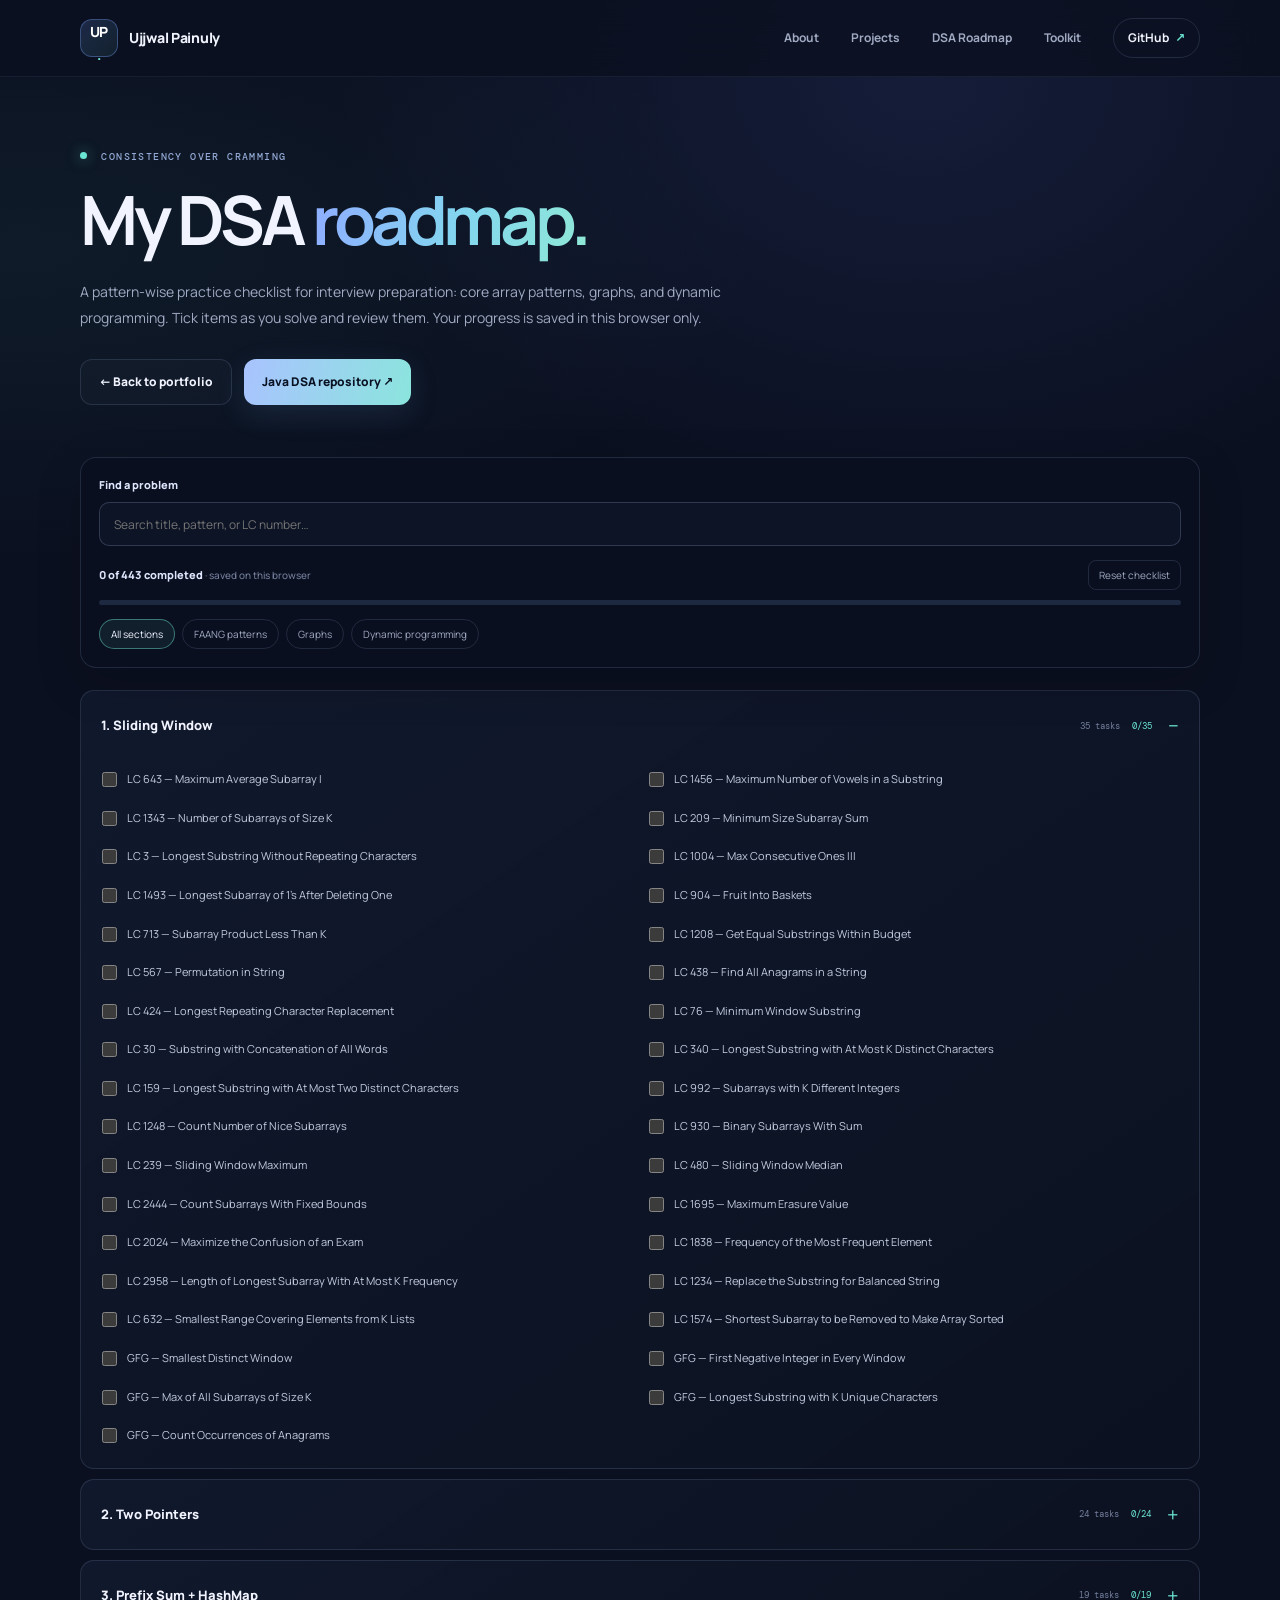
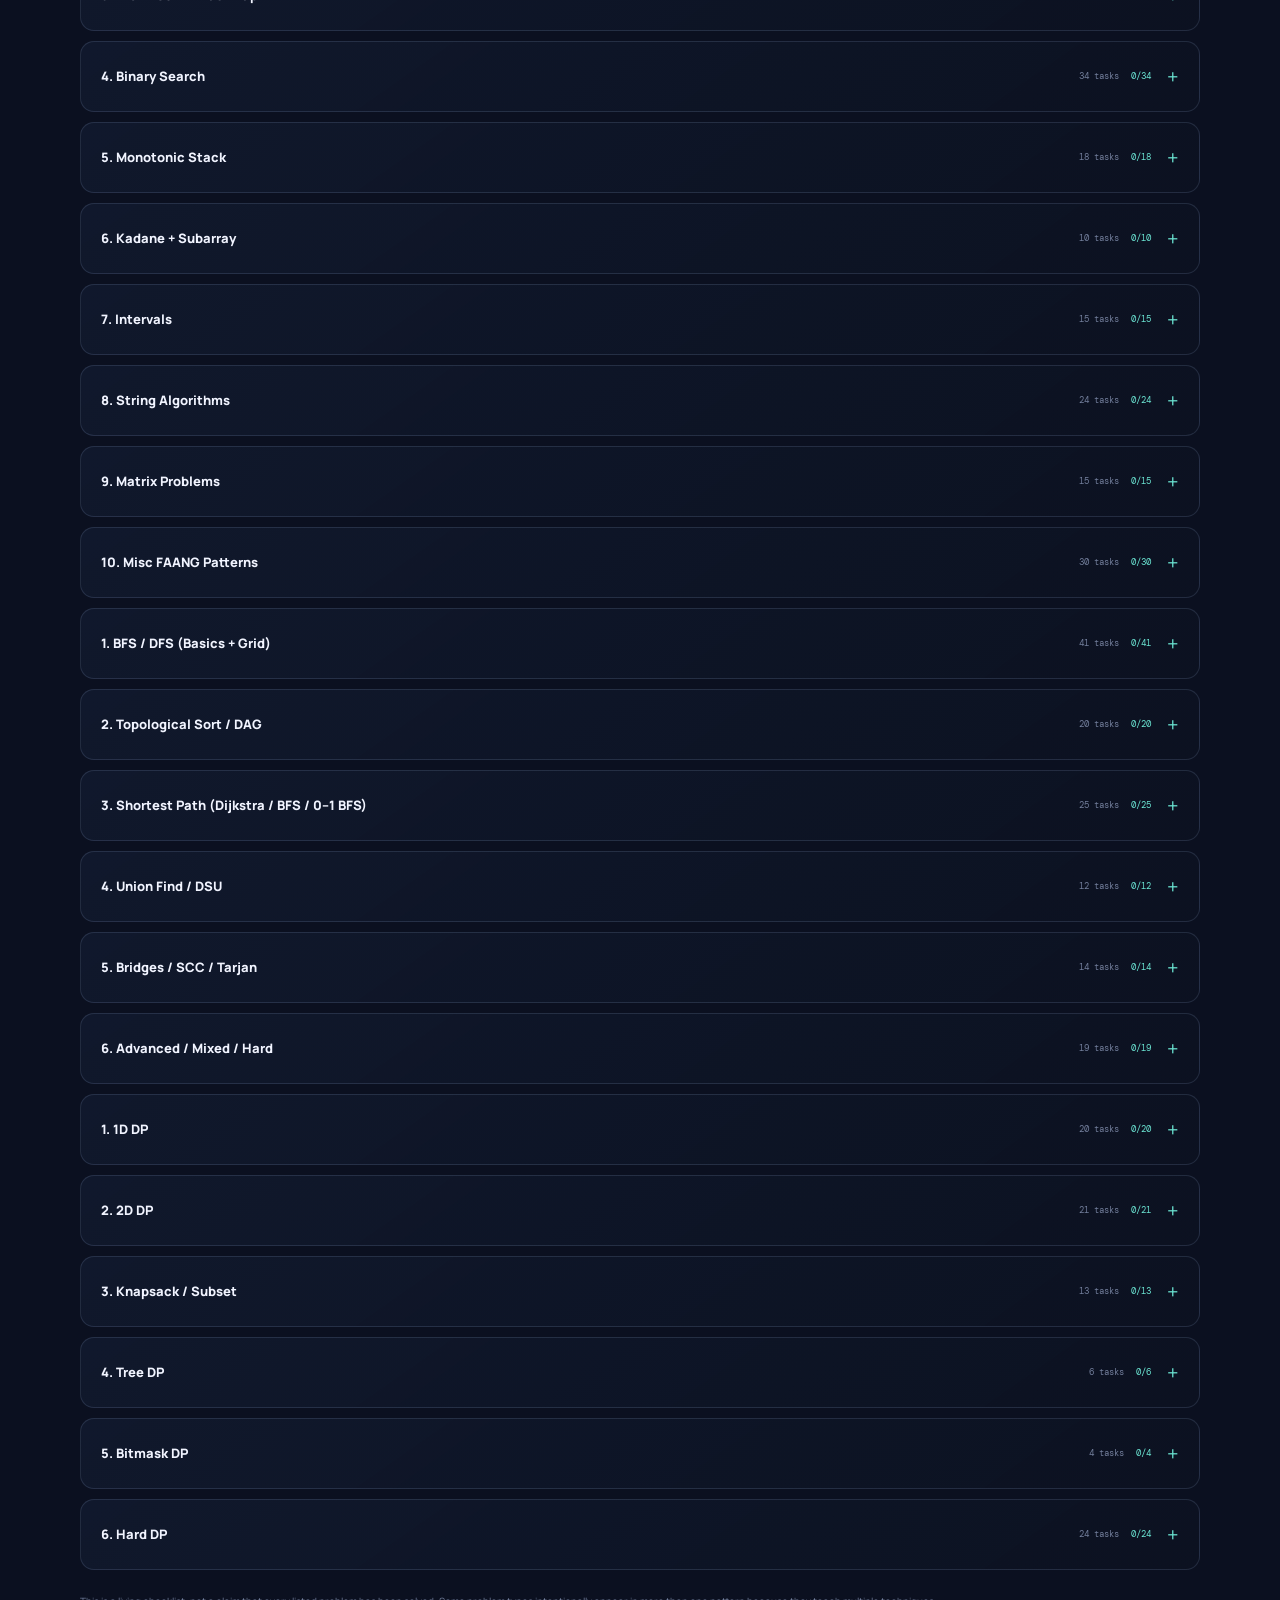
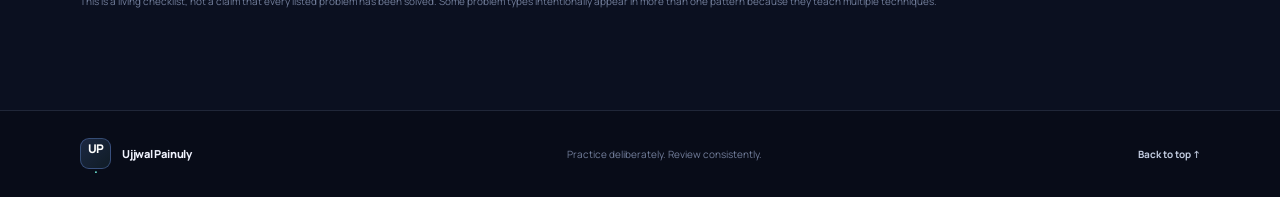
==== commit 43d41805: "Correct DSA roadmap checklist count" ====
--- a/portfolio/roadmap.html
+++ b/portfolio/roadmap.html
@@ -40,10 +40,10 @@
       <label class="roadmap-search-label" for="roadmap-search">Find a problem</label>
       <input id="roadmap-search" class="roadmap-search" type="search" placeholder="Search title, pattern, or LC number…">
       <div class="roadmap-progress-row">
-        <div><span id="roadmap-progress-label">0 of 22 completed</span><span class="roadmap-progress-note"> · saved on this browser</span></div>
+        <div><span id="roadmap-progress-label">0 of 443 completed</span><span class="roadmap-progress-note"> · saved on this browser</span></div>
         <button id="reset-progress" class="reset-progress" type="button">Reset checklist</button>
       </div>
-      <div class="roadmap-progress-track" role="progressbar" aria-label="Overall roadmap progress" aria-valuemin="0" aria-valuemax="22" aria-valuenow="0"><span id="roadmap-progress-bar"></span></div>
+      <div class="roadmap-progress-track" role="progressbar" aria-label="Overall roadmap progress" aria-valuemin="0" aria-valuemax="443" aria-valuenow="0"><span id="roadmap-progress-bar"></span></div>
       <div class="roadmap-filters" role="group" aria-label="Filter roadmap categories">
         <button class="roadmap-filter is-active" type="button" data-filter="all">All sections</button>
         <button class="roadmap-filter" type="button" data-filter="faang patterns">FAANG patterns</button>
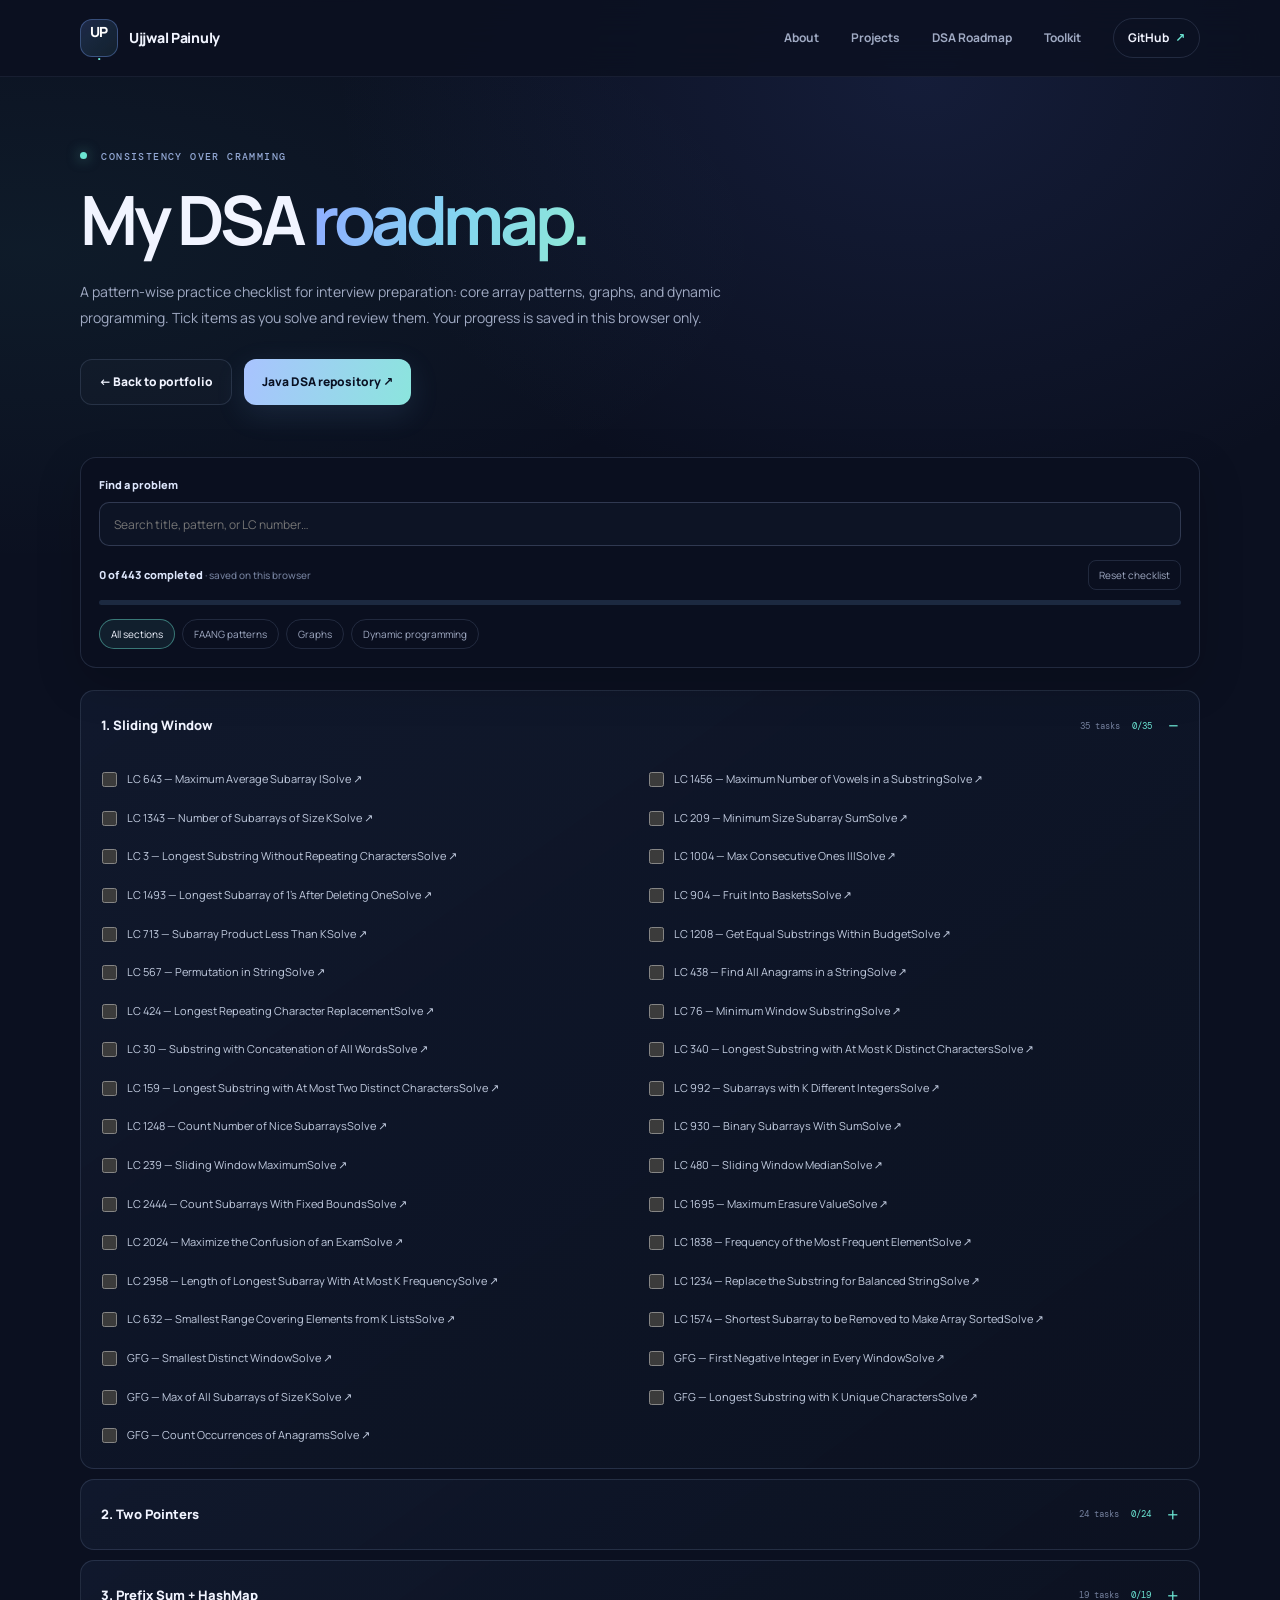
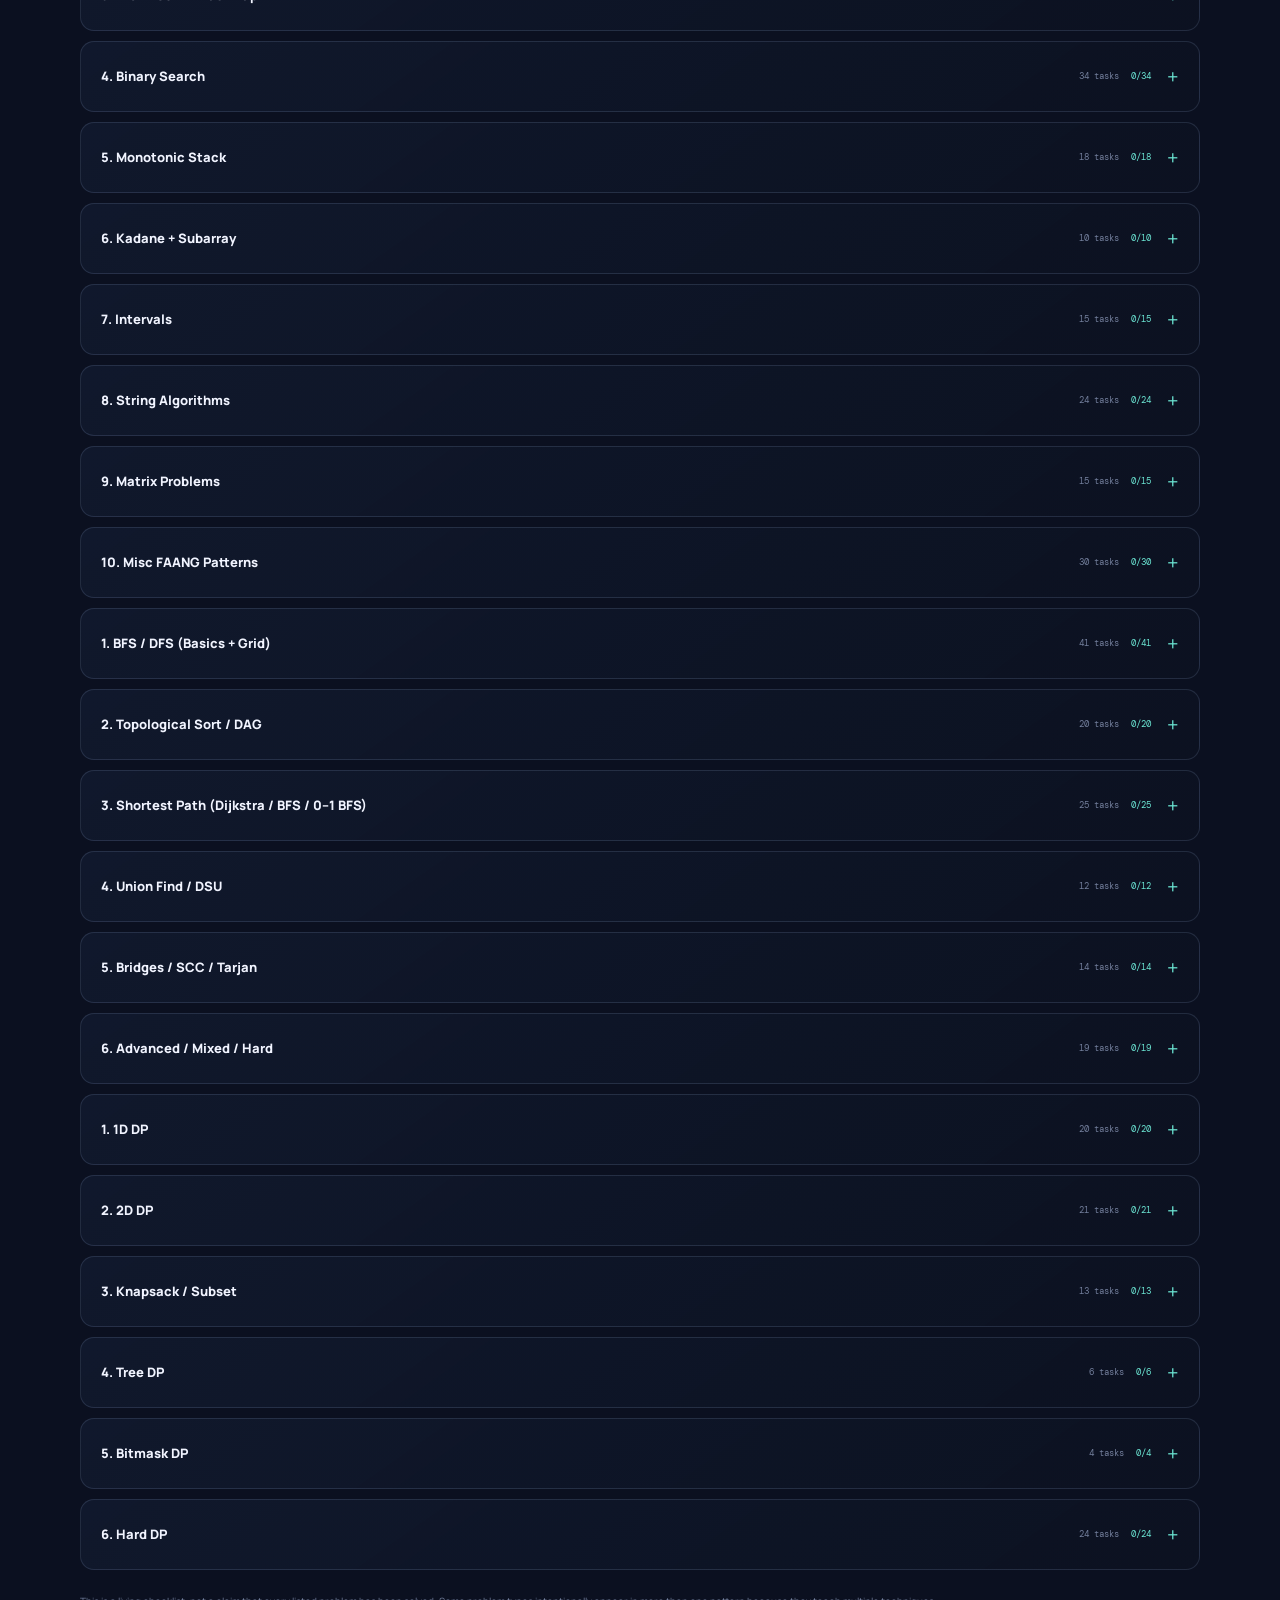
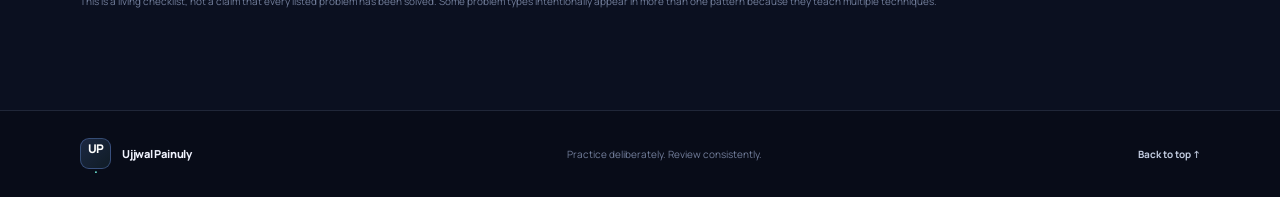
==== commit 24d3a2e9: "Make DSA roadmap problems clickable on LeetCode" ====
--- a/portfolio/roadmap.html
+++ b/portfolio/roadmap.html
@@ -58,41 +58,41 @@
           <span class="category-meta"><span class="category-count">35 tasks</span><span class="category-progress">0/35</span></span>
         </summary>
         <div class="roadmap-list">
-          <label class="roadmap-task" data-search="lc 643 — maximum average subarray i"><input type="checkbox" data-task-id="task-0-0"><span>LC 643 — Maximum Average Subarray I</span></label>
-          <label class="roadmap-task" data-search="lc 1456 — maximum number of vowels in a substring"><input type="checkbox" data-task-id="task-0-1"><span>LC 1456 — Maximum Number of Vowels in a Substring</span></label>
-          <label class="roadmap-task" data-search="lc 1343 — number of subarrays of size k"><input type="checkbox" data-task-id="task-0-2"><span>LC 1343 — Number of Subarrays of Size K</span></label>
-          <label class="roadmap-task" data-search="lc 209 — minimum size subarray sum"><input type="checkbox" data-task-id="task-0-3"><span>LC 209 — Minimum Size Subarray Sum</span></label>
-          <label class="roadmap-task" data-search="lc 3 — longest substring without repeating characters"><input type="checkbox" data-task-id="task-0-4"><span>LC 3 — Longest Substring Without Repeating Characters</span></label>
-          <label class="roadmap-task" data-search="lc 1004 — max consecutive ones iii"><input type="checkbox" data-task-id="task-0-5"><span>LC 1004 — Max Consecutive Ones III</span></label>
-          <label class="roadmap-task" data-search="lc 1493 — longest subarray of 1's after deleting one"><input type="checkbox" data-task-id="task-0-6"><span>LC 1493 — Longest Subarray of 1's After Deleting One</span></label>
-          <label class="roadmap-task" data-search="lc 904 — fruit into baskets"><input type="checkbox" data-task-id="task-0-7"><span>LC 904 — Fruit Into Baskets</span></label>
-          <label class="roadmap-task" data-search="lc 713 — subarray product less than k"><input type="checkbox" data-task-id="task-0-8"><span>LC 713 — Subarray Product Less Than K</span></label>
-          <label class="roadmap-task" data-search="lc 1208 — get equal substrings within budget"><input type="checkbox" data-task-id="task-0-9"><span>LC 1208 — Get Equal Substrings Within Budget</span></label>
-          <label class="roadmap-task" data-search="lc 567 — permutation in string"><input type="checkbox" data-task-id="task-0-10"><span>LC 567 — Permutation in String</span></label>
-          <label class="roadmap-task" data-search="lc 438 — find all anagrams in a string"><input type="checkbox" data-task-id="task-0-11"><span>LC 438 — Find All Anagrams in a String</span></label>
-          <label class="roadmap-task" data-search="lc 424 — longest repeating character replacement"><input type="checkbox" data-task-id="task-0-12"><span>LC 424 — Longest Repeating Character Replacement</span></label>
-          <label class="roadmap-task" data-search="lc 76 — minimum window substring"><input type="checkbox" data-task-id="task-0-13"><span>LC 76 — Minimum Window Substring</span></label>
-          <label class="roadmap-task" data-search="lc 30 — substring with concatenation of all words"><input type="checkbox" data-task-id="task-0-14"><span>LC 30 — Substring with Concatenation of All Words</span></label>
-          <label class="roadmap-task" data-search="lc 340 — longest substring with at most k distinct characters"><input type="checkbox" data-task-id="task-0-15"><span>LC 340 — Longest Substring with At Most K Distinct Characters</span></label>
-          <label class="roadmap-task" data-search="lc 159 — longest substring with at most two distinct characters"><input type="checkbox" data-task-id="task-0-16"><span>LC 159 — Longest Substring with At Most Two Distinct Characters</span></label>
-          <label class="roadmap-task" data-search="lc 992 — subarrays with k different integers"><input type="checkbox" data-task-id="task-0-17"><span>LC 992 — Subarrays with K Different Integers</span></label>
-          <label class="roadmap-task" data-search="lc 1248 — count number of nice subarrays"><input type="checkbox" data-task-id="task-0-18"><span>LC 1248 — Count Number of Nice Subarrays</span></label>
-          <label class="roadmap-task" data-search="lc 930 — binary subarrays with sum"><input type="checkbox" data-task-id="task-0-19"><span>LC 930 — Binary Subarrays With Sum</span></label>
-          <label class="roadmap-task" data-search="lc 239 — sliding window maximum"><input type="checkbox" data-task-id="task-0-20"><span>LC 239 — Sliding Window Maximum</span></label>
-          <label class="roadmap-task" data-search="lc 480 — sliding window median"><input type="checkbox" data-task-id="task-0-21"><span>LC 480 — Sliding Window Median</span></label>
-          <label class="roadmap-task" data-search="lc 2444 — count subarrays with fixed bounds"><input type="checkbox" data-task-id="task-0-22"><span>LC 2444 — Count Subarrays With Fixed Bounds</span></label>
-          <label class="roadmap-task" data-search="lc 1695 — maximum erasure value"><input type="checkbox" data-task-id="task-0-23"><span>LC 1695 — Maximum Erasure Value</span></label>
-          <label class="roadmap-task" data-search="lc 2024 — maximize the confusion of an exam"><input type="checkbox" data-task-id="task-0-24"><span>LC 2024 — Maximize the Confusion of an Exam</span></label>
-          <label class="roadmap-task" data-search="lc 1838 — frequency of the most frequent element"><input type="checkbox" data-task-id="task-0-25"><span>LC 1838 — Frequency of the Most Frequent Element</span></label>
-          <label class="roadmap-task" data-search="lc 2958 — length of longest subarray with at most k frequency"><input type="checkbox" data-task-id="task-0-26"><span>LC 2958 — Length of Longest Subarray With At Most K Frequency</span></label>
-          <label class="roadmap-task" data-search="lc 1234 — replace the substring for balanced string"><input type="checkbox" data-task-id="task-0-27"><span>LC 1234 — Replace the Substring for Balanced String</span></label>
-          <label class="roadmap-task" data-search="lc 632 — smallest range covering elements from k lists"><input type="checkbox" data-task-id="task-0-28"><span>LC 632 — Smallest Range Covering Elements from K Lists</span></label>
-          <label class="roadmap-task" data-search="lc 1574 — shortest subarray to be removed to make array sorted"><input type="checkbox" data-task-id="task-0-29"><span>LC 1574 — Shortest Subarray to be Removed to Make Array Sorted</span></label>
-          <label class="roadmap-task" data-search="gfg — smallest distinct window"><input type="checkbox" data-task-id="task-0-30"><span>GFG — Smallest Distinct Window</span></label>
-          <label class="roadmap-task" data-search="gfg — first negative integer in every window"><input type="checkbox" data-task-id="task-0-31"><span>GFG — First Negative Integer in Every Window</span></label>
-          <label class="roadmap-task" data-search="gfg — max of all subarrays of size k"><input type="checkbox" data-task-id="task-0-32"><span>GFG — Max of All Subarrays of Size K</span></label>
-          <label class="roadmap-task" data-search="gfg — longest substring with k unique characters"><input type="checkbox" data-task-id="task-0-33"><span>GFG — Longest Substring with K Unique Characters</span></label>
-          <label class="roadmap-task" data-search="gfg — count occurrences of anagrams"><input type="checkbox" data-task-id="task-0-34"><span>GFG — Count Occurrences of Anagrams</span></label>
+          <div class="roadmap-task" data-search="lc 643 — maximum average subarray i"><input type="checkbox" data-task-id="task-0-0"><a class="task-link" href="https://leetcode.com/problems/maximum-average-subarray-i/" target="_blank" rel="noopener noreferrer" aria-label="Open LeetCode 643: Maximum Average Subarray I"><span class="task-title">LC 643 — Maximum Average Subarray I</span><span class="task-open" aria-hidden="true">Solve ↗</span></a></div>
+          <div class="roadmap-task" data-search="lc 1456 — maximum number of vowels in a substring"><input type="checkbox" data-task-id="task-0-1"><a class="task-link" href="https://leetcode.com/problems/maximum-number-of-vowels-in-a-substring/" target="_blank" rel="noopener noreferrer" aria-label="Open LeetCode 1456: Maximum Number of Vowels in a Substring"><span class="task-title">LC 1456 — Maximum Number of Vowels in a Substring</span><span class="task-open" aria-hidden="true">Solve ↗</span></a></div>
+          <div class="roadmap-task" data-search="lc 1343 — number of subarrays of size k"><input type="checkbox" data-task-id="task-0-2"><a class="task-link" href="https://leetcode.com/problems/number-of-subarrays-of-size-k/" target="_blank" rel="noopener noreferrer" aria-label="Open LeetCode 1343: Number of Subarrays of Size K"><span class="task-title">LC 1343 — Number of Subarrays of Size K</span><span class="task-open" aria-hidden="true">Solve ↗</span></a></div>
+          <div class="roadmap-task" data-search="lc 209 — minimum size subarray sum"><input type="checkbox" data-task-id="task-0-3"><a class="task-link" href="https://leetcode.com/problems/minimum-size-subarray-sum/" target="_blank" rel="noopener noreferrer" aria-label="Open LeetCode 209: Minimum Size Subarray Sum"><span class="task-title">LC 209 — Minimum Size Subarray Sum</span><span class="task-open" aria-hidden="true">Solve ↗</span></a></div>
+          <div class="roadmap-task" data-search="lc 3 — longest substring without repeating characters"><input type="checkbox" data-task-id="task-0-4"><a class="task-link" href="https://leetcode.com/problems/longest-substring-without-repeating-characters/" target="_blank" rel="noopener noreferrer" aria-label="Open LeetCode 3: Longest Substring Without Repeating Characters"><span class="task-title">LC 3 — Longest Substring Without Repeating Characters</span><span class="task-open" aria-hidden="true">Solve ↗</span></a></div>
+          <div class="roadmap-task" data-search="lc 1004 — max consecutive ones iii"><input type="checkbox" data-task-id="task-0-5"><a class="task-link" href="https://leetcode.com/problems/max-consecutive-ones-iii/" target="_blank" rel="noopener noreferrer" aria-label="Open LeetCode 1004: Max Consecutive Ones III"><span class="task-title">LC 1004 — Max Consecutive Ones III</span><span class="task-open" aria-hidden="true">Solve ↗</span></a></div>
+          <div class="roadmap-task" data-search="lc 1493 — longest subarray of 1's after deleting one"><input type="checkbox" data-task-id="task-0-6"><a class="task-link" href="https://leetcode.com/problems/longest-subarray-of-1s-after-deleting-one/" target="_blank" rel="noopener noreferrer" aria-label="Open LeetCode 1493: Longest Subarray of 1's After Deleting One"><span class="task-title">LC 1493 — Longest Subarray of 1's After Deleting One</span><span class="task-open" aria-hidden="true">Solve ↗</span></a></div>
+          <div class="roadmap-task" data-search="lc 904 — fruit into baskets"><input type="checkbox" data-task-id="task-0-7"><a class="task-link" href="https://leetcode.com/problems/fruit-into-baskets/" target="_blank" rel="noopener noreferrer" aria-label="Open LeetCode 904: Fruit Into Baskets"><span class="task-title">LC 904 — Fruit Into Baskets</span><span class="task-open" aria-hidden="true">Solve ↗</span></a></div>
+          <div class="roadmap-task" data-search="lc 713 — subarray product less than k"><input type="checkbox" data-task-id="task-0-8"><a class="task-link" href="https://leetcode.com/problems/subarray-product-less-than-k/" target="_blank" rel="noopener noreferrer" aria-label="Open LeetCode 713: Subarray Product Less Than K"><span class="task-title">LC 713 — Subarray Product Less Than K</span><span class="task-open" aria-hidden="true">Solve ↗</span></a></div>
+          <div class="roadmap-task" data-search="lc 1208 — get equal substrings within budget"><input type="checkbox" data-task-id="task-0-9"><a class="task-link" href="https://leetcode.com/problems/get-equal-substrings-within-budget/" target="_blank" rel="noopener noreferrer" aria-label="Open LeetCode 1208: Get Equal Substrings Within Budget"><span class="task-title">LC 1208 — Get Equal Substrings Within Budget</span><span class="task-open" aria-hidden="true">Solve ↗</span></a></div>
+          <div class="roadmap-task" data-search="lc 567 — permutation in string"><input type="checkbox" data-task-id="task-0-10"><a class="task-link" href="https://leetcode.com/problems/permutation-in-string/" target="_blank" rel="noopener noreferrer" aria-label="Open LeetCode 567: Permutation in String"><span class="task-title">LC 567 — Permutation in String</span><span class="task-open" aria-hidden="true">Solve ↗</span></a></div>
+          <div class="roadmap-task" data-search="lc 438 — find all anagrams in a string"><input type="checkbox" data-task-id="task-0-11"><a class="task-link" href="https://leetcode.com/problems/find-all-anagrams-in-a-string/" target="_blank" rel="noopener noreferrer" aria-label="Open LeetCode 438: Find All Anagrams in a String"><span class="task-title">LC 438 — Find All Anagrams in a String</span><span class="task-open" aria-hidden="true">Solve ↗</span></a></div>
+          <div class="roadmap-task" data-search="lc 424 — longest repeating character replacement"><input type="checkbox" data-task-id="task-0-12"><a class="task-link" href="https://leetcode.com/problems/longest-repeating-character-replacement/" target="_blank" rel="noopener noreferrer" aria-label="Open LeetCode 424: Longest Repeating Character Replacement"><span class="task-title">LC 424 — Longest Repeating Character Replacement</span><span class="task-open" aria-hidden="true">Solve ↗</span></a></div>
+          <div class="roadmap-task" data-search="lc 76 — minimum window substring"><input type="checkbox" data-task-id="task-0-13"><a class="task-link" href="https://leetcode.com/problems/minimum-window-substring/" target="_blank" rel="noopener noreferrer" aria-label="Open LeetCode 76: Minimum Window Substring"><span class="task-title">LC 76 — Minimum Window Substring</span><span class="task-open" aria-hidden="true">Solve ↗</span></a></div>
+          <div class="roadmap-task" data-search="lc 30 — substring with concatenation of all words"><input type="checkbox" data-task-id="task-0-14"><a class="task-link" href="https://leetcode.com/problems/substring-with-concatenation-of-all-words/" target="_blank" rel="noopener noreferrer" aria-label="Open LeetCode 30: Substring with Concatenation of All Words"><span class="task-title">LC 30 — Substring with Concatenation of All Words</span><span class="task-open" aria-hidden="true">Solve ↗</span></a></div>
+          <div class="roadmap-task" data-search="lc 340 — longest substring with at most k distinct characters"><input type="checkbox" data-task-id="task-0-15"><a class="task-link" href="https://leetcode.com/problems/longest-substring-with-at-most-k-distinct-characters/" target="_blank" rel="noopener noreferrer" aria-label="Open LeetCode 340: Longest Substring with At Most K Distinct Characters"><span class="task-title">LC 340 — Longest Substring with At Most K Distinct Characters</span><span class="task-open" aria-hidden="true">Solve ↗</span></a></div>
+          <div class="roadmap-task" data-search="lc 159 — longest substring with at most two distinct characters"><input type="checkbox" data-task-id="task-0-16"><a class="task-link" href="https://leetcode.com/problems/longest-substring-with-at-most-two-distinct-characters/" target="_blank" rel="noopener noreferrer" aria-label="Open LeetCode 159: Longest Substring with At Most Two Distinct Characters"><span class="task-title">LC 159 — Longest Substring with At Most Two Distinct Characters</span><span class="task-open" aria-hidden="true">Solve ↗</span></a></div>
+          <div class="roadmap-task" data-search="lc 992 — subarrays with k different integers"><input type="checkbox" data-task-id="task-0-17"><a class="task-link" href="https://leetcode.com/problems/subarrays-with-k-different-integers/" target="_blank" rel="noopener noreferrer" aria-label="Open LeetCode 992: Subarrays with K Different Integers"><span class="task-title">LC 992 — Subarrays with K Different Integers</span><span class="task-open" aria-hidden="true">Solve ↗</span></a></div>
+          <div class="roadmap-task" data-search="lc 1248 — count number of nice subarrays"><input type="checkbox" data-task-id="task-0-18"><a class="task-link" href="https://leetcode.com/problems/count-number-of-nice-subarrays/" target="_blank" rel="noopener noreferrer" aria-label="Open LeetCode 1248: Count Number of Nice Subarrays"><span class="task-title">LC 1248 — Count Number of Nice Subarrays</span><span class="task-open" aria-hidden="true">Solve ↗</span></a></div>
+          <div class="roadmap-task" data-search="lc 930 — binary subarrays with sum"><input type="checkbox" data-task-id="task-0-19"><a class="task-link" href="https://leetcode.com/problems/binary-subarrays-with-sum/" target="_blank" rel="noopener noreferrer" aria-label="Open LeetCode 930: Binary Subarrays With Sum"><span class="task-title">LC 930 — Binary Subarrays With Sum</span><span class="task-open" aria-hidden="true">Solve ↗</span></a></div>
+          <div class="roadmap-task" data-search="lc 239 — sliding window maximum"><input type="checkbox" data-task-id="task-0-20"><a class="task-link" href="https://leetcode.com/problems/sliding-window-maximum/" target="_blank" rel="noopener noreferrer" aria-label="Open LeetCode 239: Sliding Window Maximum"><span class="task-title">LC 239 — Sliding Window Maximum</span><span class="task-open" aria-hidden="true">Solve ↗</span></a></div>
+          <div class="roadmap-task" data-search="lc 480 — sliding window median"><input type="checkbox" data-task-id="task-0-21"><a class="task-link" href="https://leetcode.com/problems/sliding-window-median/" target="_blank" rel="noopener noreferrer" aria-label="Open LeetCode 480: Sliding Window Median"><span class="task-title">LC 480 — Sliding Window Median</span><span class="task-open" aria-hidden="true">Solve ↗</span></a></div>
+          <div class="roadmap-task" data-search="lc 2444 — count subarrays with fixed bounds"><input type="checkbox" data-task-id="task-0-22"><a class="task-link" href="https://leetcode.com/problems/count-subarrays-with-fixed-bounds/" target="_blank" rel="noopener noreferrer" aria-label="Open LeetCode 2444: Count Subarrays With Fixed Bounds"><span class="task-title">LC 2444 — Count Subarrays With Fixed Bounds</span><span class="task-open" aria-hidden="true">Solve ↗</span></a></div>
+          <div class="roadmap-task" data-search="lc 1695 — maximum erasure value"><input type="checkbox" data-task-id="task-0-23"><a class="task-link" href="https://leetcode.com/problems/maximum-erasure-value/" target="_blank" rel="noopener noreferrer" aria-label="Open LeetCode 1695: Maximum Erasure Value"><span class="task-title">LC 1695 — Maximum Erasure Value</span><span class="task-open" aria-hidden="true">Solve ↗</span></a></div>
+          <div class="roadmap-task" data-search="lc 2024 — maximize the confusion of an exam"><input type="checkbox" data-task-id="task-0-24"><a class="task-link" href="https://leetcode.com/problems/maximize-the-confusion-of-an-exam/" target="_blank" rel="noopener noreferrer" aria-label="Open LeetCode 2024: Maximize the Confusion of an Exam"><span class="task-title">LC 2024 — Maximize the Confusion of an Exam</span><span class="task-open" aria-hidden="true">Solve ↗</span></a></div>
+          <div class="roadmap-task" data-search="lc 1838 — frequency of the most frequent element"><input type="checkbox" data-task-id="task-0-25"><a class="task-link" href="https://leetcode.com/problems/frequency-of-the-most-frequent-element/" target="_blank" rel="noopener noreferrer" aria-label="Open LeetCode 1838: Frequency of the Most Frequent Element"><span class="task-title">LC 1838 — Frequency of the Most Frequent Element</span><span class="task-open" aria-hidden="true">Solve ↗</span></a></div>
+          <div class="roadmap-task" data-search="lc 2958 — length of longest subarray with at most k frequency"><input type="checkbox" data-task-id="task-0-26"><a class="task-link" href="https://leetcode.com/problems/length-of-longest-subarray-with-at-most-k-frequency/" target="_blank" rel="noopener noreferrer" aria-label="Open LeetCode 2958: Length of Longest Subarray With At Most K Frequency"><span class="task-title">LC 2958 — Length of Longest Subarray With At Most K Frequency</span><span class="task-open" aria-hidden="true">Solve ↗</span></a></div>
+          <div class="roadmap-task" data-search="lc 1234 — replace the substring for balanced string"><input type="checkbox" data-task-id="task-0-27"><a class="task-link" href="https://leetcode.com/problems/replace-the-substring-for-balanced-string/" target="_blank" rel="noopener noreferrer" aria-label="Open LeetCode 1234: Replace the Substring for Balanced String"><span class="task-title">LC 1234 — Replace the Substring for Balanced String</span><span class="task-open" aria-hidden="true">Solve ↗</span></a></div>
+          <div class="roadmap-task" data-search="lc 632 — smallest range covering elements from k lists"><input type="checkbox" data-task-id="task-0-28"><a class="task-link" href="https://leetcode.com/problems/smallest-range-covering-elements-from-k-lists/" target="_blank" rel="noopener noreferrer" aria-label="Open LeetCode 632: Smallest Range Covering Elements from K Lists"><span class="task-title">LC 632 — Smallest Range Covering Elements from K Lists</span><span class="task-open" aria-hidden="true">Solve ↗</span></a></div>
+          <div class="roadmap-task" data-search="lc 1574 — shortest subarray to be removed to make array sorted"><input type="checkbox" data-task-id="task-0-29"><a class="task-link" href="https://leetcode.com/problems/shortest-subarray-to-be-removed-to-make-array-sorted/" target="_blank" rel="noopener noreferrer" aria-label="Open LeetCode 1574: Shortest Subarray to be Removed to Make Array Sorted"><span class="task-title">LC 1574 — Shortest Subarray to be Removed to Make Array Sorted</span><span class="task-open" aria-hidden="true">Solve ↗</span></a></div>
+          <div class="roadmap-task" data-search="gfg — smallest distinct window"><input type="checkbox" data-task-id="task-0-30"><a class="task-link" href="https://leetcode.com/problemset/?search=Smallest%20Distinct%20Window" target="_blank" rel="noopener noreferrer" aria-label="Search LeetCode for Smallest Distinct Window"><span class="task-title">GFG — Smallest Distinct Window</span><span class="task-open" aria-hidden="true">Solve ↗</span></a></div>
+          <div class="roadmap-task" data-search="gfg — first negative integer in every window"><input type="checkbox" data-task-id="task-0-31"><a class="task-link" href="https://leetcode.com/problemset/?search=First%20Negative%20Integer%20in%20Every%20Window" target="_blank" rel="noopener noreferrer" aria-label="Search LeetCode for First Negative Integer in Every Window"><span class="task-title">GFG — First Negative Integer in Every Window</span><span class="task-open" aria-hidden="true">Solve ↗</span></a></div>
+          <div class="roadmap-task" data-search="gfg — max of all subarrays of size k"><input type="checkbox" data-task-id="task-0-32"><a class="task-link" href="https://leetcode.com/problemset/?search=Max%20of%20All%20Subarrays%20of%20Size%20K" target="_blank" rel="noopener noreferrer" aria-label="Search LeetCode for Max of All Subarrays of Size K"><span class="task-title">GFG — Max of All Subarrays of Size K</span><span class="task-open" aria-hidden="true">Solve ↗</span></a></div>
+          <div class="roadmap-task" data-search="gfg — longest substring with k unique characters"><input type="checkbox" data-task-id="task-0-33"><a class="task-link" href="https://leetcode.com/problemset/?search=Longest%20Substring%20with%20K%20Unique%20Characters" target="_blank" rel="noopener noreferrer" aria-label="Search LeetCode for Longest Substring with K Unique Characters"><span class="task-title">GFG — Longest Substring with K Unique Characters</span><span class="task-open" aria-hidden="true">Solve ↗</span></a></div>
+          <div class="roadmap-task" data-search="gfg — count occurrences of anagrams"><input type="checkbox" data-task-id="task-0-34"><a class="task-link" href="https://leetcode.com/problemset/?search=Count%20Occurrences%20of%20Anagrams" target="_blank" rel="noopener noreferrer" aria-label="Search LeetCode for Count Occurrences of Anagrams"><span class="task-title">GFG — Count Occurrences of Anagrams</span><span class="task-open" aria-hidden="true">Solve ↗</span></a></div>
         </div>
       </details>
 
@@ -102,30 +102,30 @@
           <span class="category-meta"><span class="category-count">24 tasks</span><span class="category-progress">0/24</span></span>
         </summary>
         <div class="roadmap-list">
-          <label class="roadmap-task" data-search="lc 11 — container with most water"><input type="checkbox" data-task-id="task-1-0"><span>LC 11 — Container With Most Water</span></label>
-          <label class="roadmap-task" data-search="lc 15 — 3sum"><input type="checkbox" data-task-id="task-1-1"><span>LC 15 — 3Sum</span></label>
-          <label class="roadmap-task" data-search="lc 16 — 3sum closest"><input type="checkbox" data-task-id="task-1-2"><span>LC 16 — 3Sum Closest</span></label>
-          <label class="roadmap-task" data-search="lc 18 — 4sum"><input type="checkbox" data-task-id="task-1-3"><span>LC 18 — 4Sum</span></label>
-          <label class="roadmap-task" data-search="lc 26 — remove duplicates from sorted array"><input type="checkbox" data-task-id="task-1-4"><span>LC 26 — Remove Duplicates from Sorted Array</span></label>
-          <label class="roadmap-task" data-search="lc 27 — remove element"><input type="checkbox" data-task-id="task-1-5"><span>LC 27 — Remove Element</span></label>
-          <label class="roadmap-task" data-search="lc 75 — sort colors"><input type="checkbox" data-task-id="task-1-6"><span>LC 75 — Sort Colors</span></label>
-          <label class="roadmap-task" data-search="lc 80 — remove duplicates from sorted array ii"><input type="checkbox" data-task-id="task-1-7"><span>LC 80 — Remove Duplicates from Sorted Array II</span></label>
-          <label class="roadmap-task" data-search="lc 125 — valid palindrome"><input type="checkbox" data-task-id="task-1-8"><span>LC 125 — Valid Palindrome</span></label>
-          <label class="roadmap-task" data-search="lc 167 — two sum ii"><input type="checkbox" data-task-id="task-1-9"><span>LC 167 — Two Sum II</span></label>
-          <label class="roadmap-task" data-search="lc 283 — move zeroes"><input type="checkbox" data-task-id="task-1-10"><span>LC 283 — Move Zeroes</span></label>
-          <label class="roadmap-task" data-search="lc 344 — reverse string"><input type="checkbox" data-task-id="task-1-11"><span>LC 344 — Reverse String</span></label>
-          <label class="roadmap-task" data-search="lc 345 — reverse vowels of a string"><input type="checkbox" data-task-id="task-1-12"><span>LC 345 — Reverse Vowels of a String</span></label>
-          <label class="roadmap-task" data-search="lc 392 — is subsequence"><input type="checkbox" data-task-id="task-1-13"><span>LC 392 — Is Subsequence</span></label>
-          <label class="roadmap-task" data-search="lc 844 — backspace string compare"><input type="checkbox" data-task-id="task-1-14"><span>LC 844 — Backspace String Compare</span></label>
-          <label class="roadmap-task" data-search="lc 881 — boats to save people"><input type="checkbox" data-task-id="task-1-15"><span>LC 881 — Boats to Save People</span></label>
-          <label class="roadmap-task" data-search="lc 42 — trapping rain water"><input type="checkbox" data-task-id="task-1-16"><span>LC 42 — Trapping Rain Water</span></label>
-          <label class="roadmap-task" data-search="lc 977 — squares of a sorted array"><input type="checkbox" data-task-id="task-1-17"><span>LC 977 — Squares of a Sorted Array</span></label>
-          <label class="roadmap-task" data-search="lc 923 — 3sum with multiplicity"><input type="checkbox" data-task-id="task-1-18"><span>LC 923 — 3Sum With Multiplicity</span></label>
-          <label class="roadmap-task" data-search="lc 948 — bag of tokens"><input type="checkbox" data-task-id="task-1-19"><span>LC 948 — Bag of Tokens</span></label>
-          <label class="roadmap-task" data-search="lc 1577 — number of ways where square of number is equal to product of two numbers"><input type="checkbox" data-task-id="task-1-20"><span>LC 1577 — Number of Ways Where Square of Number Is Equal to Product of Two Numbers</span></label>
-          <label class="roadmap-task" data-search="lc 1498 — number of subsequences that satisfy the given sum condition"><input type="checkbox" data-task-id="task-1-21"><span>LC 1498 — Number of Subsequences That Satisfy the Given Sum Condition</span></label>
-          <label class="roadmap-task" data-search="lc 259 — 3sum smaller"><input type="checkbox" data-task-id="task-1-22"><span>LC 259 — 3Sum Smaller</span></label>
-          <label class="roadmap-task" data-search="lc 360 — sort transformed array"><input type="checkbox" data-task-id="task-1-23"><span>LC 360 — Sort Transformed Array</span></label>
+          <div class="roadmap-task" data-search="lc 11 — container with most water"><input type="checkbox" data-task-id="task-1-0"><a class="task-link" href="https://leetcode.com/problems/container-with-most-water/" target="_blank" rel="noopener noreferrer" aria-label="Open LeetCode 11: Container With Most Water"><span class="task-title">LC 11 — Container With Most Water</span><span class="task-open" aria-hidden="true">Solve ↗</span></a></div>
+          <div class="roadmap-task" data-search="lc 15 — 3sum"><input type="checkbox" data-task-id="task-1-1"><a class="task-link" href="https://leetcode.com/problems/3sum/" target="_blank" rel="noopener noreferrer" aria-label="Open LeetCode 15: 3Sum"><span class="task-title">LC 15 — 3Sum</span><span class="task-open" aria-hidden="true">Solve ↗</span></a></div>
+          <div class="roadmap-task" data-search="lc 16 — 3sum closest"><input type="checkbox" data-task-id="task-1-2"><a class="task-link" href="https://leetcode.com/problems/3sum-closest/" target="_blank" rel="noopener noreferrer" aria-label="Open LeetCode 16: 3Sum Closest"><span class="task-title">LC 16 — 3Sum Closest</span><span class="task-open" aria-hidden="true">Solve ↗</span></a></div>
+          <div class="roadmap-task" data-search="lc 18 — 4sum"><input type="checkbox" data-task-id="task-1-3"><a class="task-link" href="https://leetcode.com/problems/4sum/" target="_blank" rel="noopener noreferrer" aria-label="Open LeetCode 18: 4Sum"><span class="task-title">LC 18 — 4Sum</span><span class="task-open" aria-hidden="true">Solve ↗</span></a></div>
+          <div class="roadmap-task" data-search="lc 26 — remove duplicates from sorted array"><input type="checkbox" data-task-id="task-1-4"><a class="task-link" href="https://leetcode.com/problems/remove-duplicates-from-sorted-array/" target="_blank" rel="noopener noreferrer" aria-label="Open LeetCode 26: Remove Duplicates from Sorted Array"><span class="task-title">LC 26 — Remove Duplicates from Sorted Array</span><span class="task-open" aria-hidden="true">Solve ↗</span></a></div>
+          <div class="roadmap-task" data-search="lc 27 — remove element"><input type="checkbox" data-task-id="task-1-5"><a class="task-link" href="https://leetcode.com/problems/remove-element/" target="_blank" rel="noopener noreferrer" aria-label="Open LeetCode 27: Remove Element"><span class="task-title">LC 27 — Remove Element</span><span class="task-open" aria-hidden="true">Solve ↗</span></a></div>
+          <div class="roadmap-task" data-search="lc 75 — sort colors"><input type="checkbox" data-task-id="task-1-6"><a class="task-link" href="https://leetcode.com/problems/sort-colors/" target="_blank" rel="noopener noreferrer" aria-label="Open LeetCode 75: Sort Colors"><span class="task-title">LC 75 — Sort Colors</span><span class="task-open" aria-hidden="true">Solve ↗</span></a></div>
+          <div class="roadmap-task" data-search="lc 80 — remove duplicates from sorted array ii"><input type="checkbox" data-task-id="task-1-7"><a class="task-link" href="https://leetcode.com/problems/remove-duplicates-from-sorted-array-ii/" target="_blank" rel="noopener noreferrer" aria-label="Open LeetCode 80: Remove Duplicates from Sorted Array II"><span class="task-title">LC 80 — Remove Duplicates from Sorted Array II</span><span class="task-open" aria-hidden="true">Solve ↗</span></a></div>
+          <div class="roadmap-task" data-search="lc 125 — valid palindrome"><input type="checkbox" data-task-id="task-1-8"><a class="task-link" href="https://leetcode.com/problems/valid-palindrome/" target="_blank" rel="noopener noreferrer" aria-label="Open LeetCode 125: Valid Palindrome"><span class="task-title">LC 125 — Valid Palindrome</span><span class="task-open" aria-hidden="true">Solve ↗</span></a></div>
+          <div class="roadmap-task" data-search="lc 167 — two sum ii"><input type="checkbox" data-task-id="task-1-9"><a class="task-link" href="https://leetcode.com/problems/two-sum-ii/" target="_blank" rel="noopener noreferrer" aria-label="Open LeetCode 167: Two Sum II"><span class="task-title">LC 167 — Two Sum II</span><span class="task-open" aria-hidden="true">Solve ↗</span></a></div>
+          <div class="roadmap-task" data-search="lc 283 — move zeroes"><input type="checkbox" data-task-id="task-1-10"><a class="task-link" href="https://leetcode.com/problems/move-zeroes/" target="_blank" rel="noopener noreferrer" aria-label="Open LeetCode 283: Move Zeroes"><span class="task-title">LC 283 — Move Zeroes</span><span class="task-open" aria-hidden="true">Solve ↗</span></a></div>
+          <div class="roadmap-task" data-search="lc 344 — reverse string"><input type="checkbox" data-task-id="task-1-11"><a class="task-link" href="https://leetcode.com/problems/reverse-string/" target="_blank" rel="noopener noreferrer" aria-label="Open LeetCode 344: Reverse String"><span class="task-title">LC 344 — Reverse String</span><span class="task-open" aria-hidden="true">Solve ↗</span></a></div>
+          <div class="roadmap-task" data-search="lc 345 — reverse vowels of a string"><input type="checkbox" data-task-id="task-1-12"><a class="task-link" href="https://leetcode.com/problems/reverse-vowels-of-a-string/" target="_blank" rel="noopener noreferrer" aria-label="Open LeetCode 345: Reverse Vowels of a String"><span class="task-title">LC 345 — Reverse Vowels of a String</span><span class="task-open" aria-hidden="true">Solve ↗</span></a></div>
+          <div class="roadmap-task" data-search="lc 392 — is subsequence"><input type="checkbox" data-task-id="task-1-13"><a class="task-link" href="https://leetcode.com/problems/is-subsequence/" target="_blank" rel="noopener noreferrer" aria-label="Open LeetCode 392: Is Subsequence"><span class="task-title">LC 392 — Is Subsequence</span><span class="task-open" aria-hidden="true">Solve ↗</span></a></div>
+          <div class="roadmap-task" data-search="lc 844 — backspace string compare"><input type="checkbox" data-task-id="task-1-14"><a class="task-link" href="https://leetcode.com/problems/backspace-string-compare/" target="_blank" rel="noopener noreferrer" aria-label="Open LeetCode 844: Backspace String Compare"><span class="task-title">LC 844 — Backspace String Compare</span><span class="task-open" aria-hidden="true">Solve ↗</span></a></div>
+          <div class="roadmap-task" data-search="lc 881 — boats to save people"><input type="checkbox" data-task-id="task-1-15"><a class="task-link" href="https://leetcode.com/problems/boats-to-save-people/" target="_blank" rel="noopener noreferrer" aria-label="Open LeetCode 881: Boats to Save People"><span class="task-title">LC 881 — Boats to Save People</span><span class="task-open" aria-hidden="true">Solve ↗</span></a></div>
+          <div class="roadmap-task" data-search="lc 42 — trapping rain water"><input type="checkbox" data-task-id="task-1-16"><a class="task-link" href="https://leetcode.com/problems/trapping-rain-water/" target="_blank" rel="noopener noreferrer" aria-label="Open LeetCode 42: Trapping Rain Water"><span class="task-title">LC 42 — Trapping Rain Water</span><span class="task-open" aria-hidden="true">Solve ↗</span></a></div>
+          <div class="roadmap-task" data-search="lc 977 — squares of a sorted array"><input type="checkbox" data-task-id="task-1-17"><a class="task-link" href="https://leetcode.com/problems/squares-of-a-sorted-array/" target="_blank" rel="noopener noreferrer" aria-label="Open LeetCode 977: Squares of a Sorted Array"><span class="task-title">LC 977 — Squares of a Sorted Array</span><span class="task-open" aria-hidden="true">Solve ↗</span></a></div>
+          <div class="roadmap-task" data-search="lc 923 — 3sum with multiplicity"><input type="checkbox" data-task-id="task-1-18"><a class="task-link" href="https://leetcode.com/problems/3sum-with-multiplicity/" target="_blank" rel="noopener noreferrer" aria-label="Open LeetCode 923: 3Sum With Multiplicity"><span class="task-title">LC 923 — 3Sum With Multiplicity</span><span class="task-open" aria-hidden="true">Solve ↗</span></a></div>
+          <div class="roadmap-task" data-search="lc 948 — bag of tokens"><input type="checkbox" data-task-id="task-1-19"><a class="task-link" href="https://leetcode.com/problems/bag-of-tokens/" target="_blank" rel="noopener noreferrer" aria-label="Open LeetCode 948: Bag of Tokens"><span class="task-title">LC 948 — Bag of Tokens</span><span class="task-open" aria-hidden="true">Solve ↗</span></a></div>
+          <div class="roadmap-task" data-search="lc 1577 — number of ways where square of number is equal to product of two numbers"><input type="checkbox" data-task-id="task-1-20"><a class="task-link" href="https://leetcode.com/problems/number-of-ways-where-square-of-number-is-equal-to-product-of-two-numbers/" target="_blank" rel="noopener noreferrer" aria-label="Open LeetCode 1577: Number of Ways Where Square of Number Is Equal to Product of Two Numbers"><span class="task-title">LC 1577 — Number of Ways Where Square of Number Is Equal to Product of Two Numbers</span><span class="task-open" aria-hidden="true">Solve ↗</span></a></div>
+          <div class="roadmap-task" data-search="lc 1498 — number of subsequences that satisfy the given sum condition"><input type="checkbox" data-task-id="task-1-21"><a class="task-link" href="https://leetcode.com/problems/number-of-subsequences-that-satisfy-the-given-sum-condition/" target="_blank" rel="noopener noreferrer" aria-label="Open LeetCode 1498: Number of Subsequences That Satisfy the Given Sum Condition"><span class="task-title">LC 1498 — Number of Subsequences That Satisfy the Given Sum Condition</span><span class="task-open" aria-hidden="true">Solve ↗</span></a></div>
+          <div class="roadmap-task" data-search="lc 259 — 3sum smaller"><input type="checkbox" data-task-id="task-1-22"><a class="task-link" href="https://leetcode.com/problems/3sum-smaller/" target="_blank" rel="noopener noreferrer" aria-label="Open LeetCode 259: 3Sum Smaller"><span class="task-title">LC 259 — 3Sum Smaller</span><span class="task-open" aria-hidden="true">Solve ↗</span></a></div>
+          <div class="roadmap-task" data-search="lc 360 — sort transformed array"><input type="checkbox" data-task-id="task-1-23"><a class="task-link" href="https://leetcode.com/problems/sort-transformed-array/" target="_blank" rel="noopener noreferrer" aria-label="Open LeetCode 360: Sort Transformed Array"><span class="task-title">LC 360 — Sort Transformed Array</span><span class="task-open" aria-hidden="true">Solve ↗</span></a></div>
         </div>
       </details>
 
@@ -135,25 +135,25 @@
           <span class="category-meta"><span class="category-count">19 tasks</span><span class="category-progress">0/19</span></span>
         </summary>
         <div class="roadmap-list">
-          <label class="roadmap-task" data-search="lc 560 — subarray sum equals k"><input type="checkbox" data-task-id="task-2-0"><span>LC 560 — Subarray Sum Equals K</span></label>
-          <label class="roadmap-task" data-search="lc 974 — subarray sums divisible by k"><input type="checkbox" data-task-id="task-2-1"><span>LC 974 — Subarray Sums Divisible by K</span></label>
-          <label class="roadmap-task" data-search="lc 523 — continuous subarray sum"><input type="checkbox" data-task-id="task-2-2"><span>LC 523 — Continuous Subarray Sum</span></label>
-          <label class="roadmap-task" data-search="lc 525 — contiguous array"><input type="checkbox" data-task-id="task-2-3"><span>LC 525 — Contiguous Array</span></label>
-          <label class="roadmap-task" data-search="lc 930 — binary subarrays with sum"><input type="checkbox" data-task-id="task-2-4"><span>LC 930 — Binary Subarrays With Sum</span></label>
-          <label class="roadmap-task" data-search="lc 1248 — count number of nice subarrays"><input type="checkbox" data-task-id="task-2-5"><span>LC 1248 — Count Number of Nice Subarrays</span></label>
-          <label class="roadmap-task" data-search="lc 325 — maximum size subarray sum equals k"><input type="checkbox" data-task-id="task-2-6"><span>LC 325 — Maximum Size Subarray Sum Equals K</span></label>
-          <label class="roadmap-task" data-search="lc 1124 — longest well-performing interval"><input type="checkbox" data-task-id="task-2-7"><span>LC 1124 — Longest Well-Performing Interval</span></label>
-          <label class="roadmap-task" data-search="lc 1590 — make sum divisible by p"><input type="checkbox" data-task-id="task-2-8"><span>LC 1590 — Make Sum Divisible by P</span></label>
-          <label class="roadmap-task" data-search="lc 1371 — longest substring containing vowels in even counts"><input type="checkbox" data-task-id="task-2-9"><span>LC 1371 — Longest Substring Containing Vowels in Even Counts</span></label>
-          <label class="roadmap-task" data-search="lc 1658 — minimum operations to reduce x to zero"><input type="checkbox" data-task-id="task-2-10"><span>LC 1658 — Minimum Operations to Reduce X to Zero</span></label>
-          <label class="roadmap-task" data-search="lc 2488 — count subarrays with median k"><input type="checkbox" data-task-id="task-2-11"><span>LC 2488 — Count Subarrays With Median K</span></label>
-          <label class="roadmap-task" data-search="lc 2845 — count of interesting subarrays"><input type="checkbox" data-task-id="task-2-12"><span>LC 2845 — Count of Interesting Subarrays</span></label>
-          <label class="roadmap-task" data-search="lc 363 — max sum of rectangle no larger than k"><input type="checkbox" data-task-id="task-2-13"><span>LC 363 — Max Sum of Rectangle No Larger Than K</span></label>
-          <label class="roadmap-task" data-search="lc 1074 — number of submatrices that sum to target"><input type="checkbox" data-task-id="task-2-14"><span>LC 1074 — Number of Submatrices That Sum to Target</span></label>
-          <label class="roadmap-task" data-search="gfg — largest subarray with 0 sum"><input type="checkbox" data-task-id="task-2-15"><span>GFG — Largest Subarray with 0 Sum</span></label>
-          <label class="roadmap-task" data-search="gfg — longest consecutive subsequence"><input type="checkbox" data-task-id="task-2-16"><span>GFG — Longest Consecutive Subsequence</span></label>
-          <label class="roadmap-task" data-search="gfg — count subarrays with given xor"><input type="checkbox" data-task-id="task-2-17"><span>GFG — Count Subarrays with Given XOR</span></label>
-          <label class="roadmap-task" data-search="gfg — subarray with given sum"><input type="checkbox" data-task-id="task-2-18"><span>GFG — Subarray with Given Sum</span></label>
+          <div class="roadmap-task" data-search="lc 560 — subarray sum equals k"><input type="checkbox" data-task-id="task-2-0"><a class="task-link" href="https://leetcode.com/problems/subarray-sum-equals-k/" target="_blank" rel="noopener noreferrer" aria-label="Open LeetCode 560: Subarray Sum Equals K"><span class="task-title">LC 560 — Subarray Sum Equals K</span><span class="task-open" aria-hidden="true">Solve ↗</span></a></div>
+          <div class="roadmap-task" data-search="lc 974 — subarray sums divisible by k"><input type="checkbox" data-task-id="task-2-1"><a class="task-link" href="https://leetcode.com/problems/subarray-sums-divisible-by-k/" target="_blank" rel="noopener noreferrer" aria-label="Open LeetCode 974: Subarray Sums Divisible by K"><span class="task-title">LC 974 — Subarray Sums Divisible by K</span><span class="task-open" aria-hidden="true">Solve ↗</span></a></div>
+          <div class="roadmap-task" data-search="lc 523 — continuous subarray sum"><input type="checkbox" data-task-id="task-2-2"><a class="task-link" href="https://leetcode.com/problems/continuous-subarray-sum/" target="_blank" rel="noopener noreferrer" aria-label="Open LeetCode 523: Continuous Subarray Sum"><span class="task-title">LC 523 — Continuous Subarray Sum</span><span class="task-open" aria-hidden="true">Solve ↗</span></a></div>
+          <div class="roadmap-task" data-search="lc 525 — contiguous array"><input type="checkbox" data-task-id="task-2-3"><a class="task-link" href="https://leetcode.com/problems/contiguous-array/" target="_blank" rel="noopener noreferrer" aria-label="Open LeetCode 525: Contiguous Array"><span class="task-title">LC 525 — Contiguous Array</span><span class="task-open" aria-hidden="true">Solve ↗</span></a></div>
+          <div class="roadmap-task" data-search="lc 930 — binary subarrays with sum"><input type="checkbox" data-task-id="task-2-4"><a class="task-link" href="https://leetcode.com/problems/binary-subarrays-with-sum/" target="_blank" rel="noopener noreferrer" aria-label="Open LeetCode 930: Binary Subarrays With Sum"><span class="task-title">LC 930 — Binary Subarrays With Sum</span><span class="task-open" aria-hidden="true">Solve ↗</span></a></div>
+          <div class="roadmap-task" data-search="lc 1248 — count number of nice subarrays"><input type="checkbox" data-task-id="task-2-5"><a class="task-link" href="https://leetcode.com/problems/count-number-of-nice-subarrays/" target="_blank" rel="noopener noreferrer" aria-label="Open LeetCode 1248: Count Number of Nice Subarrays"><span class="task-title">LC 1248 — Count Number of Nice Subarrays</span><span class="task-open" aria-hidden="true">Solve ↗</span></a></div>
+          <div class="roadmap-task" data-search="lc 325 — maximum size subarray sum equals k"><input type="checkbox" data-task-id="task-2-6"><a class="task-link" href="https://leetcode.com/problems/maximum-size-subarray-sum-equals-k/" target="_blank" rel="noopener noreferrer" aria-label="Open LeetCode 325: Maximum Size Subarray Sum Equals K"><span class="task-title">LC 325 — Maximum Size Subarray Sum Equals K</span><span class="task-open" aria-hidden="true">Solve ↗</span></a></div>
+          <div class="roadmap-task" data-search="lc 1124 — longest well-performing interval"><input type="checkbox" data-task-id="task-2-7"><a class="task-link" href="https://leetcode.com/problems/longest-well-performing-interval/" target="_blank" rel="noopener noreferrer" aria-label="Open LeetCode 1124: Longest Well-Performing Interval"><span class="task-title">LC 1124 — Longest Well-Performing Interval</span><span class="task-open" aria-hidden="true">Solve ↗</span></a></div>
+          <div class="roadmap-task" data-search="lc 1590 — make sum divisible by p"><input type="checkbox" data-task-id="task-2-8"><a class="task-link" href="https://leetcode.com/problems/make-sum-divisible-by-p/" target="_blank" rel="noopener noreferrer" aria-label="Open LeetCode 1590: Make Sum Divisible by P"><span class="task-title">LC 1590 — Make Sum Divisible by P</span><span class="task-open" aria-hidden="true">Solve ↗</span></a></div>
+          <div class="roadmap-task" data-search="lc 1371 — longest substring containing vowels in even counts"><input type="checkbox" data-task-id="task-2-9"><a class="task-link" href="https://leetcode.com/problems/longest-substring-containing-vowels-in-even-counts/" target="_blank" rel="noopener noreferrer" aria-label="Open LeetCode 1371: Longest Substring Containing Vowels in Even Counts"><span class="task-title">LC 1371 — Longest Substring Containing Vowels in Even Counts</span><span class="task-open" aria-hidden="true">Solve ↗</span></a></div>
+          <div class="roadmap-task" data-search="lc 1658 — minimum operations to reduce x to zero"><input type="checkbox" data-task-id="task-2-10"><a class="task-link" href="https://leetcode.com/problems/minimum-operations-to-reduce-x-to-zero/" target="_blank" rel="noopener noreferrer" aria-label="Open LeetCode 1658: Minimum Operations to Reduce X to Zero"><span class="task-title">LC 1658 — Minimum Operations to Reduce X to Zero</span><span class="task-open" aria-hidden="true">Solve ↗</span></a></div>
+          <div class="roadmap-task" data-search="lc 2488 — count subarrays with median k"><input type="checkbox" data-task-id="task-2-11"><a class="task-link" href="https://leetcode.com/problems/count-subarrays-with-median-k/" target="_blank" rel="noopener noreferrer" aria-label="Open LeetCode 2488: Count Subarrays With Median K"><span class="task-title">LC 2488 — Count Subarrays With Median K</span><span class="task-open" aria-hidden="true">Solve ↗</span></a></div>
+          <div class="roadmap-task" data-search="lc 2845 — count of interesting subarrays"><input type="checkbox" data-task-id="task-2-12"><a class="task-link" href="https://leetcode.com/problems/count-of-interesting-subarrays/" target="_blank" rel="noopener noreferrer" aria-label="Open LeetCode 2845: Count of Interesting Subarrays"><span class="task-title">LC 2845 — Count of Interesting Subarrays</span><span class="task-open" aria-hidden="true">Solve ↗</span></a></div>
+          <div class="roadmap-task" data-search="lc 363 — max sum of rectangle no larger than k"><input type="checkbox" data-task-id="task-2-13"><a class="task-link" href="https://leetcode.com/problems/max-sum-of-rectangle-no-larger-than-k/" target="_blank" rel="noopener noreferrer" aria-label="Open LeetCode 363: Max Sum of Rectangle No Larger Than K"><span class="task-title">LC 363 — Max Sum of Rectangle No Larger Than K</span><span class="task-open" aria-hidden="true">Solve ↗</span></a></div>
+          <div class="roadmap-task" data-search="lc 1074 — number of submatrices that sum to target"><input type="checkbox" data-task-id="task-2-14"><a class="task-link" href="https://leetcode.com/problems/number-of-submatrices-that-sum-to-target/" target="_blank" rel="noopener noreferrer" aria-label="Open LeetCode 1074: Number of Submatrices That Sum to Target"><span class="task-title">LC 1074 — Number of Submatrices That Sum to Target</span><span class="task-open" aria-hidden="true">Solve ↗</span></a></div>
+          <div class="roadmap-task" data-search="gfg — largest subarray with 0 sum"><input type="checkbox" data-task-id="task-2-15"><a class="task-link" href="https://leetcode.com/problemset/?search=Largest%20Subarray%20with%200%20Sum" target="_blank" rel="noopener noreferrer" aria-label="Search LeetCode for Largest Subarray with 0 Sum"><span class="task-title">GFG — Largest Subarray with 0 Sum</span><span class="task-open" aria-hidden="true">Solve ↗</span></a></div>
+          <div class="roadmap-task" data-search="gfg — longest consecutive subsequence"><input type="checkbox" data-task-id="task-2-16"><a class="task-link" href="https://leetcode.com/problemset/?search=Longest%20Consecutive%20Subsequence" target="_blank" rel="noopener noreferrer" aria-label="Search LeetCode for Longest Consecutive Subsequence"><span class="task-title">GFG — Longest Consecutive Subsequence</span><span class="task-open" aria-hidden="true">Solve ↗</span></a></div>
+          <div class="roadmap-task" data-search="gfg — count subarrays with given xor"><input type="checkbox" data-task-id="task-2-17"><a class="task-link" href="https://leetcode.com/problemset/?search=Count%20Subarrays%20with%20Given%20XOR" target="_blank" rel="noopener noreferrer" aria-label="Search LeetCode for Count Subarrays with Given XOR"><span class="task-title">GFG — Count Subarrays with Given XOR</span><span class="task-open" aria-hidden="true">Solve ↗</span></a></div>
+          <div class="roadmap-task" data-search="gfg — subarray with given sum"><input type="checkbox" data-task-id="task-2-18"><a class="task-link" href="https://leetcode.com/problemset/?search=Subarray%20with%20Given%20Sum" target="_blank" rel="noopener noreferrer" aria-label="Search LeetCode for Subarray with Given Sum"><span class="task-title">GFG — Subarray with Given Sum</span><span class="task-open" aria-hidden="true">Solve ↗</span></a></div>
         </div>
       </details>
 
@@ -163,40 +163,40 @@
           <span class="category-meta"><span class="category-count">34 tasks</span><span class="category-progress">0/34</span></span>
         </summary>
         <div class="roadmap-list">
-          <label class="roadmap-task" data-search="lc 704 — binary search"><input type="checkbox" data-task-id="task-3-0"><span>LC 704 — Binary Search</span></label>
-          <label class="roadmap-task" data-search="lc 35 — search insert position"><input type="checkbox" data-task-id="task-3-1"><span>LC 35 — Search Insert Position</span></label>
-          <label class="roadmap-task" data-search="lc 33 — search in rotated sorted array"><input type="checkbox" data-task-id="task-3-2"><span>LC 33 — Search in Rotated Sorted Array</span></label>
-          <label class="roadmap-task" data-search="lc 81 — search in rotated sorted array ii"><input type="checkbox" data-task-id="task-3-3"><span>LC 81 — Search in Rotated Sorted Array II</span></label>
-          <label class="roadmap-task" data-search="lc 153 — find minimum in rotated sorted array"><input type="checkbox" data-task-id="task-3-4"><span>LC 153 — Find Minimum in Rotated Sorted Array</span></label>
-          <label class="roadmap-task" data-search="lc 154 — find minimum in rotated sorted array ii"><input type="checkbox" data-task-id="task-3-5"><span>LC 154 — Find Minimum in Rotated Sorted Array II</span></label>
-          <label class="roadmap-task" data-search="lc 162 — find peak element"><input type="checkbox" data-task-id="task-3-6"><span>LC 162 — Find Peak Element</span></label>
-          <label class="roadmap-task" data-search="lc 852 — peak index in a mountain array"><input type="checkbox" data-task-id="task-3-7"><span>LC 852 — Peak Index in a Mountain Array</span></label>
-          <label class="roadmap-task" data-search="lc 540 — single element in a sorted array"><input type="checkbox" data-task-id="task-3-8"><span>LC 540 — Single Element in a Sorted Array</span></label>
-          <label class="roadmap-task" data-search="lc 278 — first bad version"><input type="checkbox" data-task-id="task-3-9"><span>LC 278 — First Bad Version</span></label>
-          <label class="roadmap-task" data-search="lc 875 — koko eating bananas"><input type="checkbox" data-task-id="task-3-10"><span>LC 875 — Koko Eating Bananas</span></label>
-          <label class="roadmap-task" data-search="lc 1011 — capacity to ship packages within d days"><input type="checkbox" data-task-id="task-3-11"><span>LC 1011 — Capacity To Ship Packages Within D Days</span></label>
-          <label class="roadmap-task" data-search="lc 410 — split array largest sum"><input type="checkbox" data-task-id="task-3-12"><span>LC 410 — Split Array Largest Sum</span></label>
-          <label class="roadmap-task" data-search="lc 1482 — minimum number of days to make m bouquets"><input type="checkbox" data-task-id="task-3-13"><span>LC 1482 — Minimum Number of Days to Make m Bouquets</span></label>
-          <label class="roadmap-task" data-search="lc 2187 — minimum time to complete trips"><input type="checkbox" data-task-id="task-3-14"><span>LC 2187 — Minimum Time to Complete Trips</span></label>
-          <label class="roadmap-task" data-search="lc 2064 — minimized maximum of products distributed to any store"><input type="checkbox" data-task-id="task-3-15"><span>LC 2064 — Minimized Maximum of Products Distributed to Any Store</span></label>
-          <label class="roadmap-task" data-search="lc 2226 — maximum candies allocated to k children"><input type="checkbox" data-task-id="task-3-16"><span>LC 2226 — Maximum Candies Allocated to K Children</span></label>
-          <label class="roadmap-task" data-search="lc 1552 — magnetic force between two balls"><input type="checkbox" data-task-id="task-3-17"><span>LC 1552 — Magnetic Force Between Two Balls</span></label>
-          <label class="roadmap-task" data-search="lc 1870 — minimum speed to arrive on time"><input type="checkbox" data-task-id="task-3-18"><span>LC 1870 — Minimum Speed to Arrive on Time</span></label>
-          <label class="roadmap-task" data-search="lc 1891 — cutting ribbons"><input type="checkbox" data-task-id="task-3-19"><span>LC 1891 — Cutting Ribbons</span></label>
-          <label class="roadmap-task" data-search="lc 4 — median of two sorted arrays"><input type="checkbox" data-task-id="task-3-20"><span>LC 4 — Median of Two Sorted Arrays</span></label>
-          <label class="roadmap-task" data-search="lc 378 — kth smallest element in a sorted matrix"><input type="checkbox" data-task-id="task-3-21"><span>LC 378 — Kth Smallest Element in a Sorted Matrix</span></label>
-          <label class="roadmap-task" data-search="lc 668 — kth smallest number in multiplication table"><input type="checkbox" data-task-id="task-3-22"><span>LC 668 — Kth Smallest Number in Multiplication Table</span></label>
-          <label class="roadmap-task" data-search="lc 719 — find k-th smallest pair distance"><input type="checkbox" data-task-id="task-3-23"><span>LC 719 — Find K-th Smallest Pair Distance</span></label>
-          <label class="roadmap-task" data-search="lc 786 — k-th smallest prime fraction"><input type="checkbox" data-task-id="task-3-24"><span>LC 786 — K-th Smallest Prime Fraction</span></label>
-          <label class="roadmap-task" data-search="lc 1201 — ugly number iii"><input type="checkbox" data-task-id="task-3-25"><span>LC 1201 — Ugly Number III</span></label>
-          <label class="roadmap-task" data-search="lc 1231 — divide chocolate"><input type="checkbox" data-task-id="task-3-26"><span>LC 1231 — Divide Chocolate</span></label>
-          <label class="roadmap-task" data-search="lc 644 — maximum average subarray ii"><input type="checkbox" data-task-id="task-3-27"><span>LC 644 — Maximum Average Subarray II</span></label>
-          <label class="roadmap-task" data-search="lc 774 — minimize max distance to gas station"><input type="checkbox" data-task-id="task-3-28"><span>LC 774 — Minimize Max Distance to Gas Station</span></label>
-          <label class="roadmap-task" data-search="lc 2141 — maximum running time of n computers"><input type="checkbox" data-task-id="task-3-29"><span>LC 2141 — Maximum Running Time of N Computers</span></label>
-          <label class="roadmap-task" data-search="gfg — aggressive cows"><input type="checkbox" data-task-id="task-3-30"><span>GFG — Aggressive Cows</span></label>
-          <label class="roadmap-task" data-search="gfg — book allocation problem"><input type="checkbox" data-task-id="task-3-31"><span>GFG — Book Allocation Problem</span></label>
-          <label class="roadmap-task" data-search="gfg — painter's partition problem"><input type="checkbox" data-task-id="task-3-32"><span>GFG — Painter's Partition Problem</span></label>
-          <label class="roadmap-task" data-search="spoj — eko"><input type="checkbox" data-task-id="task-3-33"><span>SPOJ — EKO</span></label>
+          <div class="roadmap-task" data-search="lc 704 — binary search"><input type="checkbox" data-task-id="task-3-0"><a class="task-link" href="https://leetcode.com/problems/binary-search/" target="_blank" rel="noopener noreferrer" aria-label="Open LeetCode 704: Binary Search"><span class="task-title">LC 704 — Binary Search</span><span class="task-open" aria-hidden="true">Solve ↗</span></a></div>
+          <div class="roadmap-task" data-search="lc 35 — search insert position"><input type="checkbox" data-task-id="task-3-1"><a class="task-link" href="https://leetcode.com/problems/search-insert-position/" target="_blank" rel="noopener noreferrer" aria-label="Open LeetCode 35: Search Insert Position"><span class="task-title">LC 35 — Search Insert Position</span><span class="task-open" aria-hidden="true">Solve ↗</span></a></div>
+          <div class="roadmap-task" data-search="lc 33 — search in rotated sorted array"><input type="checkbox" data-task-id="task-3-2"><a class="task-link" href="https://leetcode.com/problems/search-in-rotated-sorted-array/" target="_blank" rel="noopener noreferrer" aria-label="Open LeetCode 33: Search in Rotated Sorted Array"><span class="task-title">LC 33 — Search in Rotated Sorted Array</span><span class="task-open" aria-hidden="true">Solve ↗</span></a></div>
+          <div class="roadmap-task" data-search="lc 81 — search in rotated sorted array ii"><input type="checkbox" data-task-id="task-3-3"><a class="task-link" href="https://leetcode.com/problems/search-in-rotated-sorted-array-ii/" target="_blank" rel="noopener noreferrer" aria-label="Open LeetCode 81: Search in Rotated Sorted Array II"><span class="task-title">LC 81 — Search in Rotated Sorted Array II</span><span class="task-open" aria-hidden="true">Solve ↗</span></a></div>
+          <div class="roadmap-task" data-search="lc 153 — find minimum in rotated sorted array"><input type="checkbox" data-task-id="task-3-4"><a class="task-link" href="https://leetcode.com/problems/find-minimum-in-rotated-sorted-array/" target="_blank" rel="noopener noreferrer" aria-label="Open LeetCode 153: Find Minimum in Rotated Sorted Array"><span class="task-title">LC 153 — Find Minimum in Rotated Sorted Array</span><span class="task-open" aria-hidden="true">Solve ↗</span></a></div>
+          <div class="roadmap-task" data-search="lc 154 — find minimum in rotated sorted array ii"><input type="checkbox" data-task-id="task-3-5"><a class="task-link" href="https://leetcode.com/problems/find-minimum-in-rotated-sorted-array-ii/" target="_blank" rel="noopener noreferrer" aria-label="Open LeetCode 154: Find Minimum in Rotated Sorted Array II"><span class="task-title">LC 154 — Find Minimum in Rotated Sorted Array II</span><span class="task-open" aria-hidden="true">Solve ↗</span></a></div>
+          <div class="roadmap-task" data-search="lc 162 — find peak element"><input type="checkbox" data-task-id="task-3-6"><a class="task-link" href="https://leetcode.com/problems/find-peak-element/" target="_blank" rel="noopener noreferrer" aria-label="Open LeetCode 162: Find Peak Element"><span class="task-title">LC 162 — Find Peak Element</span><span class="task-open" aria-hidden="true">Solve ↗</span></a></div>
+          <div class="roadmap-task" data-search="lc 852 — peak index in a mountain array"><input type="checkbox" data-task-id="task-3-7"><a class="task-link" href="https://leetcode.com/problems/peak-index-in-a-mountain-array/" target="_blank" rel="noopener noreferrer" aria-label="Open LeetCode 852: Peak Index in a Mountain Array"><span class="task-title">LC 852 — Peak Index in a Mountain Array</span><span class="task-open" aria-hidden="true">Solve ↗</span></a></div>
+          <div class="roadmap-task" data-search="lc 540 — single element in a sorted array"><input type="checkbox" data-task-id="task-3-8"><a class="task-link" href="https://leetcode.com/problems/single-element-in-a-sorted-array/" target="_blank" rel="noopener noreferrer" aria-label="Open LeetCode 540: Single Element in a Sorted Array"><span class="task-title">LC 540 — Single Element in a Sorted Array</span><span class="task-open" aria-hidden="true">Solve ↗</span></a></div>
+          <div class="roadmap-task" data-search="lc 278 — first bad version"><input type="checkbox" data-task-id="task-3-9"><a class="task-link" href="https://leetcode.com/problems/first-bad-version/" target="_blank" rel="noopener noreferrer" aria-label="Open LeetCode 278: First Bad Version"><span class="task-title">LC 278 — First Bad Version</span><span class="task-open" aria-hidden="true">Solve ↗</span></a></div>
+          <div class="roadmap-task" data-search="lc 875 — koko eating bananas"><input type="checkbox" data-task-id="task-3-10"><a class="task-link" href="https://leetcode.com/problems/koko-eating-bananas/" target="_blank" rel="noopener noreferrer" aria-label="Open LeetCode 875: Koko Eating Bananas"><span class="task-title">LC 875 — Koko Eating Bananas</span><span class="task-open" aria-hidden="true">Solve ↗</span></a></div>
+          <div class="roadmap-task" data-search="lc 1011 — capacity to ship packages within d days"><input type="checkbox" data-task-id="task-3-11"><a class="task-link" href="https://leetcode.com/problems/capacity-to-ship-packages-within-d-days/" target="_blank" rel="noopener noreferrer" aria-label="Open LeetCode 1011: Capacity To Ship Packages Within D Days"><span class="task-title">LC 1011 — Capacity To Ship Packages Within D Days</span><span class="task-open" aria-hidden="true">Solve ↗</span></a></div>
+          <div class="roadmap-task" data-search="lc 410 — split array largest sum"><input type="checkbox" data-task-id="task-3-12"><a class="task-link" href="https://leetcode.com/problems/split-array-largest-sum/" target="_blank" rel="noopener noreferrer" aria-label="Open LeetCode 410: Split Array Largest Sum"><span class="task-title">LC 410 — Split Array Largest Sum</span><span class="task-open" aria-hidden="true">Solve ↗</span></a></div>
+          <div class="roadmap-task" data-search="lc 1482 — minimum number of days to make m bouquets"><input type="checkbox" data-task-id="task-3-13"><a class="task-link" href="https://leetcode.com/problems/minimum-number-of-days-to-make-m-bouquets/" target="_blank" rel="noopener noreferrer" aria-label="Open LeetCode 1482: Minimum Number of Days to Make m Bouquets"><span class="task-title">LC 1482 — Minimum Number of Days to Make m Bouquets</span><span class="task-open" aria-hidden="true">Solve ↗</span></a></div>
+          <div class="roadmap-task" data-search="lc 2187 — minimum time to complete trips"><input type="checkbox" data-task-id="task-3-14"><a class="task-link" href="https://leetcode.com/problems/minimum-time-to-complete-trips/" target="_blank" rel="noopener noreferrer" aria-label="Open LeetCode 2187: Minimum Time to Complete Trips"><span class="task-title">LC 2187 — Minimum Time to Complete Trips</span><span class="task-open" aria-hidden="true">Solve ↗</span></a></div>
+          <div class="roadmap-task" data-search="lc 2064 — minimized maximum of products distributed to any store"><input type="checkbox" data-task-id="task-3-15"><a class="task-link" href="https://leetcode.com/problems/minimized-maximum-of-products-distributed-to-any-store/" target="_blank" rel="noopener noreferrer" aria-label="Open LeetCode 2064: Minimized Maximum of Products Distributed to Any Store"><span class="task-title">LC 2064 — Minimized Maximum of Products Distributed to Any Store</span><span class="task-open" aria-hidden="true">Solve ↗</span></a></div>
+          <div class="roadmap-task" data-search="lc 2226 — maximum candies allocated to k children"><input type="checkbox" data-task-id="task-3-16"><a class="task-link" href="https://leetcode.com/problems/maximum-candies-allocated-to-k-children/" target="_blank" rel="noopener noreferrer" aria-label="Open LeetCode 2226: Maximum Candies Allocated to K Children"><span class="task-title">LC 2226 — Maximum Candies Allocated to K Children</span><span class="task-open" aria-hidden="true">Solve ↗</span></a></div>
+          <div class="roadmap-task" data-search="lc 1552 — magnetic force between two balls"><input type="checkbox" data-task-id="task-3-17"><a class="task-link" href="https://leetcode.com/problems/magnetic-force-between-two-balls/" target="_blank" rel="noopener noreferrer" aria-label="Open LeetCode 1552: Magnetic Force Between Two Balls"><span class="task-title">LC 1552 — Magnetic Force Between Two Balls</span><span class="task-open" aria-hidden="true">Solve ↗</span></a></div>
+          <div class="roadmap-task" data-search="lc 1870 — minimum speed to arrive on time"><input type="checkbox" data-task-id="task-3-18"><a class="task-link" href="https://leetcode.com/problems/minimum-speed-to-arrive-on-time/" target="_blank" rel="noopener noreferrer" aria-label="Open LeetCode 1870: Minimum Speed to Arrive on Time"><span class="task-title">LC 1870 — Minimum Speed to Arrive on Time</span><span class="task-open" aria-hidden="true">Solve ↗</span></a></div>
+          <div class="roadmap-task" data-search="lc 1891 — cutting ribbons"><input type="checkbox" data-task-id="task-3-19"><a class="task-link" href="https://leetcode.com/problems/cutting-ribbons/" target="_blank" rel="noopener noreferrer" aria-label="Open LeetCode 1891: Cutting Ribbons"><span class="task-title">LC 1891 — Cutting Ribbons</span><span class="task-open" aria-hidden="true">Solve ↗</span></a></div>
+          <div class="roadmap-task" data-search="lc 4 — median of two sorted arrays"><input type="checkbox" data-task-id="task-3-20"><a class="task-link" href="https://leetcode.com/problems/median-of-two-sorted-arrays/" target="_blank" rel="noopener noreferrer" aria-label="Open LeetCode 4: Median of Two Sorted Arrays"><span class="task-title">LC 4 — Median of Two Sorted Arrays</span><span class="task-open" aria-hidden="true">Solve ↗</span></a></div>
+          <div class="roadmap-task" data-search="lc 378 — kth smallest element in a sorted matrix"><input type="checkbox" data-task-id="task-3-21"><a class="task-link" href="https://leetcode.com/problems/kth-smallest-element-in-a-sorted-matrix/" target="_blank" rel="noopener noreferrer" aria-label="Open LeetCode 378: Kth Smallest Element in a Sorted Matrix"><span class="task-title">LC 378 — Kth Smallest Element in a Sorted Matrix</span><span class="task-open" aria-hidden="true">Solve ↗</span></a></div>
+          <div class="roadmap-task" data-search="lc 668 — kth smallest number in multiplication table"><input type="checkbox" data-task-id="task-3-22"><a class="task-link" href="https://leetcode.com/problems/kth-smallest-number-in-multiplication-table/" target="_blank" rel="noopener noreferrer" aria-label="Open LeetCode 668: Kth Smallest Number in Multiplication Table"><span class="task-title">LC 668 — Kth Smallest Number in Multiplication Table</span><span class="task-open" aria-hidden="true">Solve ↗</span></a></div>
+          <div class="roadmap-task" data-search="lc 719 — find k-th smallest pair distance"><input type="checkbox" data-task-id="task-3-23"><a class="task-link" href="https://leetcode.com/problems/find-k-th-smallest-pair-distance/" target="_blank" rel="noopener noreferrer" aria-label="Open LeetCode 719: Find K-th Smallest Pair Distance"><span class="task-title">LC 719 — Find K-th Smallest Pair Distance</span><span class="task-open" aria-hidden="true">Solve ↗</span></a></div>
+          <div class="roadmap-task" data-search="lc 786 — k-th smallest prime fraction"><input type="checkbox" data-task-id="task-3-24"><a class="task-link" href="https://leetcode.com/problems/k-th-smallest-prime-fraction/" target="_blank" rel="noopener noreferrer" aria-label="Open LeetCode 786: K-th Smallest Prime Fraction"><span class="task-title">LC 786 — K-th Smallest Prime Fraction</span><span class="task-open" aria-hidden="true">Solve ↗</span></a></div>
+          <div class="roadmap-task" data-search="lc 1201 — ugly number iii"><input type="checkbox" data-task-id="task-3-25"><a class="task-link" href="https://leetcode.com/problems/ugly-number-iii/" target="_blank" rel="noopener noreferrer" aria-label="Open LeetCode 1201: Ugly Number III"><span class="task-title">LC 1201 — Ugly Number III</span><span class="task-open" aria-hidden="true">Solve ↗</span></a></div>
+          <div class="roadmap-task" data-search="lc 1231 — divide chocolate"><input type="checkbox" data-task-id="task-3-26"><a class="task-link" href="https://leetcode.com/problems/divide-chocolate/" target="_blank" rel="noopener noreferrer" aria-label="Open LeetCode 1231: Divide Chocolate"><span class="task-title">LC 1231 — Divide Chocolate</span><span class="task-open" aria-hidden="true">Solve ↗</span></a></div>
+          <div class="roadmap-task" data-search="lc 644 — maximum average subarray ii"><input type="checkbox" data-task-id="task-3-27"><a class="task-link" href="https://leetcode.com/problems/maximum-average-subarray-ii/" target="_blank" rel="noopener noreferrer" aria-label="Open LeetCode 644: Maximum Average Subarray II"><span class="task-title">LC 644 — Maximum Average Subarray II</span><span class="task-open" aria-hidden="true">Solve ↗</span></a></div>
+          <div class="roadmap-task" data-search="lc 774 — minimize max distance to gas station"><input type="checkbox" data-task-id="task-3-28"><a class="task-link" href="https://leetcode.com/problems/minimize-max-distance-to-gas-station/" target="_blank" rel="noopener noreferrer" aria-label="Open LeetCode 774: Minimize Max Distance to Gas Station"><span class="task-title">LC 774 — Minimize Max Distance to Gas Station</span><span class="task-open" aria-hidden="true">Solve ↗</span></a></div>
+          <div class="roadmap-task" data-search="lc 2141 — maximum running time of n computers"><input type="checkbox" data-task-id="task-3-29"><a class="task-link" href="https://leetcode.com/problems/maximum-running-time-of-n-computers/" target="_blank" rel="noopener noreferrer" aria-label="Open LeetCode 2141: Maximum Running Time of N Computers"><span class="task-title">LC 2141 — Maximum Running Time of N Computers</span><span class="task-open" aria-hidden="true">Solve ↗</span></a></div>
+          <div class="roadmap-task" data-search="gfg — aggressive cows"><input type="checkbox" data-task-id="task-3-30"><a class="task-link" href="https://leetcode.com/problemset/?search=Aggressive%20Cows" target="_blank" rel="noopener noreferrer" aria-label="Search LeetCode for Aggressive Cows"><span class="task-title">GFG — Aggressive Cows</span><span class="task-open" aria-hidden="true">Solve ↗</span></a></div>
+          <div class="roadmap-task" data-search="gfg — book allocation problem"><input type="checkbox" data-task-id="task-3-31"><a class="task-link" href="https://leetcode.com/problemset/?search=Book%20Allocation%20Problem" target="_blank" rel="noopener noreferrer" aria-label="Search LeetCode for Book Allocation Problem"><span class="task-title">GFG — Book Allocation Problem</span><span class="task-open" aria-hidden="true">Solve ↗</span></a></div>
+          <div class="roadmap-task" data-search="gfg — painter's partition problem"><input type="checkbox" data-task-id="task-3-32"><a class="task-link" href="https://leetcode.com/problemset/?search=Painter's%20Partition%20Problem" target="_blank" rel="noopener noreferrer" aria-label="Search LeetCode for Painter's Partition Problem"><span class="task-title">GFG — Painter's Partition Problem</span><span class="task-open" aria-hidden="true">Solve ↗</span></a></div>
+          <div class="roadmap-task" data-search="spoj — eko"><input type="checkbox" data-task-id="task-3-33"><a class="task-link" href="https://leetcode.com/problemset/?search=EKO" target="_blank" rel="noopener noreferrer" aria-label="Search LeetCode for EKO"><span class="task-title">SPOJ — EKO</span><span class="task-open" aria-hidden="true">Solve ↗</span></a></div>
         </div>
       </details>
 
@@ -206,24 +206,24 @@
           <span class="category-meta"><span class="category-count">18 tasks</span><span class="category-progress">0/18</span></span>
         </summary>
         <div class="roadmap-list">
-          <label class="roadmap-task" data-search="lc 84 — largest rectangle in histogram"><input type="checkbox" data-task-id="task-4-0"><span>LC 84 — Largest Rectangle in Histogram</span></label>
-          <label class="roadmap-task" data-search="lc 85 — maximal rectangle"><input type="checkbox" data-task-id="task-4-1"><span>LC 85 — Maximal Rectangle</span></label>
-          <label class="roadmap-task" data-search="lc 739 — daily temperatures"><input type="checkbox" data-task-id="task-4-2"><span>LC 739 — Daily Temperatures</span></label>
-          <label class="roadmap-task" data-search="lc 496 — next greater element i"><input type="checkbox" data-task-id="task-4-3"><span>LC 496 — Next Greater Element I</span></label>
-          <label class="roadmap-task" data-search="lc 503 — next greater element ii"><input type="checkbox" data-task-id="task-4-4"><span>LC 503 — Next Greater Element II</span></label>
-          <label class="roadmap-task" data-search="lc 901 — online stock span"><input type="checkbox" data-task-id="task-4-5"><span>LC 901 — Online Stock Span</span></label>
-          <label class="roadmap-task" data-search="lc 907 — sum of subarray minimums"><input type="checkbox" data-task-id="task-4-6"><span>LC 907 — Sum of Subarray Minimums</span></label>
-          <label class="roadmap-task" data-search="lc 2104 — sum of subarray ranges"><input type="checkbox" data-task-id="task-4-7"><span>LC 2104 — Sum of Subarray Ranges</span></label>
-          <label class="roadmap-task" data-search="lc 2281 — sum of total strength of wizards"><input type="checkbox" data-task-id="task-4-8"><span>LC 2281 — Sum of Total Strength of Wizards</span></label>
-          <label class="roadmap-task" data-search="lc 456 — 132 pattern"><input type="checkbox" data-task-id="task-4-9"><span>LC 456 — 132 Pattern</span></label>
-          <label class="roadmap-task" data-search="lc 1475 — final prices with a special discount in a shop"><input type="checkbox" data-task-id="task-4-10"><span>LC 1475 — Final Prices With a Special Discount in a Shop</span></label>
-          <label class="roadmap-task" data-search="lc 1944 — number of visible people in a queue"><input type="checkbox" data-task-id="task-4-11"><span>LC 1944 — Number of Visible People in a Queue</span></label>
-          <label class="roadmap-task" data-search="lc 2866 — beautiful towers ii"><input type="checkbox" data-task-id="task-4-12"><span>LC 2866 — Beautiful Towers II</span></label>
-          <label class="roadmap-task" data-search="lc 2454 — next greater element iv"><input type="checkbox" data-task-id="task-4-13"><span>LC 2454 — Next Greater Element IV</span></label>
-          <label class="roadmap-task" data-search="lc 1856 — maximum subarray min-product"><input type="checkbox" data-task-id="task-4-14"><span>LC 1856 — Maximum Subarray Min-Product</span></label>
-          <label class="roadmap-task" data-search="gfg — the celebrity problem"><input type="checkbox" data-task-id="task-4-15"><span>GFG — The Celebrity Problem</span></label>
-          <label class="roadmap-task" data-search="gfg — maximum histogram area"><input type="checkbox" data-task-id="task-4-16"><span>GFG — Maximum Histogram Area</span></label>
-          <label class="roadmap-task" data-search="gfg — next greater element"><input type="checkbox" data-task-id="task-4-17"><span>GFG — Next Greater Element</span></label>
+          <div class="roadmap-task" data-search="lc 84 — largest rectangle in histogram"><input type="checkbox" data-task-id="task-4-0"><a class="task-link" href="https://leetcode.com/problems/largest-rectangle-in-histogram/" target="_blank" rel="noopener noreferrer" aria-label="Open LeetCode 84: Largest Rectangle in Histogram"><span class="task-title">LC 84 — Largest Rectangle in Histogram</span><span class="task-open" aria-hidden="true">Solve ↗</span></a></div>
+          <div class="roadmap-task" data-search="lc 85 — maximal rectangle"><input type="checkbox" data-task-id="task-4-1"><a class="task-link" href="https://leetcode.com/problems/maximal-rectangle/" target="_blank" rel="noopener noreferrer" aria-label="Open LeetCode 85: Maximal Rectangle"><span class="task-title">LC 85 — Maximal Rectangle</span><span class="task-open" aria-hidden="true">Solve ↗</span></a></div>
+          <div class="roadmap-task" data-search="lc 739 — daily temperatures"><input type="checkbox" data-task-id="task-4-2"><a class="task-link" href="https://leetcode.com/problems/daily-temperatures/" target="_blank" rel="noopener noreferrer" aria-label="Open LeetCode 739: Daily Temperatures"><span class="task-title">LC 739 — Daily Temperatures</span><span class="task-open" aria-hidden="true">Solve ↗</span></a></div>
+          <div class="roadmap-task" data-search="lc 496 — next greater element i"><input type="checkbox" data-task-id="task-4-3"><a class="task-link" href="https://leetcode.com/problems/next-greater-element-i/" target="_blank" rel="noopener noreferrer" aria-label="Open LeetCode 496: Next Greater Element I"><span class="task-title">LC 496 — Next Greater Element I</span><span class="task-open" aria-hidden="true">Solve ↗</span></a></div>
+          <div class="roadmap-task" data-search="lc 503 — next greater element ii"><input type="checkbox" data-task-id="task-4-4"><a class="task-link" href="https://leetcode.com/problems/next-greater-element-ii/" target="_blank" rel="noopener noreferrer" aria-label="Open LeetCode 503: Next Greater Element II"><span class="task-title">LC 503 — Next Greater Element II</span><span class="task-open" aria-hidden="true">Solve ↗</span></a></div>
+          <div class="roadmap-task" data-search="lc 901 — online stock span"><input type="checkbox" data-task-id="task-4-5"><a class="task-link" href="https://leetcode.com/problems/online-stock-span/" target="_blank" rel="noopener noreferrer" aria-label="Open LeetCode 901: Online Stock Span"><span class="task-title">LC 901 — Online Stock Span</span><span class="task-open" aria-hidden="true">Solve ↗</span></a></div>
+          <div class="roadmap-task" data-search="lc 907 — sum of subarray minimums"><input type="checkbox" data-task-id="task-4-6"><a class="task-link" href="https://leetcode.com/problems/sum-of-subarray-minimums/" target="_blank" rel="noopener noreferrer" aria-label="Open LeetCode 907: Sum of Subarray Minimums"><span class="task-title">LC 907 — Sum of Subarray Minimums</span><span class="task-open" aria-hidden="true">Solve ↗</span></a></div>
+          <div class="roadmap-task" data-search="lc 2104 — sum of subarray ranges"><input type="checkbox" data-task-id="task-4-7"><a class="task-link" href="https://leetcode.com/problems/sum-of-subarray-ranges/" target="_blank" rel="noopener noreferrer" aria-label="Open LeetCode 2104: Sum of Subarray Ranges"><span class="task-title">LC 2104 — Sum of Subarray Ranges</span><span class="task-open" aria-hidden="true">Solve ↗</span></a></div>
+          <div class="roadmap-task" data-search="lc 2281 — sum of total strength of wizards"><input type="checkbox" data-task-id="task-4-8"><a class="task-link" href="https://leetcode.com/problems/sum-of-total-strength-of-wizards/" target="_blank" rel="noopener noreferrer" aria-label="Open LeetCode 2281: Sum of Total Strength of Wizards"><span class="task-title">LC 2281 — Sum of Total Strength of Wizards</span><span class="task-open" aria-hidden="true">Solve ↗</span></a></div>
+          <div class="roadmap-task" data-search="lc 456 — 132 pattern"><input type="checkbox" data-task-id="task-4-9"><a class="task-link" href="https://leetcode.com/problems/132-pattern/" target="_blank" rel="noopener noreferrer" aria-label="Open LeetCode 456: 132 Pattern"><span class="task-title">LC 456 — 132 Pattern</span><span class="task-open" aria-hidden="true">Solve ↗</span></a></div>
+          <div class="roadmap-task" data-search="lc 1475 — final prices with a special discount in a shop"><input type="checkbox" data-task-id="task-4-10"><a class="task-link" href="https://leetcode.com/problems/final-prices-with-a-special-discount-in-a-shop/" target="_blank" rel="noopener noreferrer" aria-label="Open LeetCode 1475: Final Prices With a Special Discount in a Shop"><span class="task-title">LC 1475 — Final Prices With a Special Discount in a Shop</span><span class="task-open" aria-hidden="true">Solve ↗</span></a></div>
+          <div class="roadmap-task" data-search="lc 1944 — number of visible people in a queue"><input type="checkbox" data-task-id="task-4-11"><a class="task-link" href="https://leetcode.com/problems/number-of-visible-people-in-a-queue/" target="_blank" rel="noopener noreferrer" aria-label="Open LeetCode 1944: Number of Visible People in a Queue"><span class="task-title">LC 1944 — Number of Visible People in a Queue</span><span class="task-open" aria-hidden="true">Solve ↗</span></a></div>
+          <div class="roadmap-task" data-search="lc 2866 — beautiful towers ii"><input type="checkbox" data-task-id="task-4-12"><a class="task-link" href="https://leetcode.com/problems/beautiful-towers-ii/" target="_blank" rel="noopener noreferrer" aria-label="Open LeetCode 2866: Beautiful Towers II"><span class="task-title">LC 2866 — Beautiful Towers II</span><span class="task-open" aria-hidden="true">Solve ↗</span></a></div>
+          <div class="roadmap-task" data-search="lc 2454 — next greater element iv"><input type="checkbox" data-task-id="task-4-13"><a class="task-link" href="https://leetcode.com/problems/next-greater-element-iv/" target="_blank" rel="noopener noreferrer" aria-label="Open LeetCode 2454: Next Greater Element IV"><span class="task-title">LC 2454 — Next Greater Element IV</span><span class="task-open" aria-hidden="true">Solve ↗</span></a></div>
+          <div class="roadmap-task" data-search="lc 1856 — maximum subarray min-product"><input type="checkbox" data-task-id="task-4-14"><a class="task-link" href="https://leetcode.com/problems/maximum-subarray-min-product/" target="_blank" rel="noopener noreferrer" aria-label="Open LeetCode 1856: Maximum Subarray Min-Product"><span class="task-title">LC 1856 — Maximum Subarray Min-Product</span><span class="task-open" aria-hidden="true">Solve ↗</span></a></div>
+          <div class="roadmap-task" data-search="gfg — the celebrity problem"><input type="checkbox" data-task-id="task-4-15"><a class="task-link" href="https://leetcode.com/problemset/?search=The%20Celebrity%20Problem" target="_blank" rel="noopener noreferrer" aria-label="Search LeetCode for The Celebrity Problem"><span class="task-title">GFG — The Celebrity Problem</span><span class="task-open" aria-hidden="true">Solve ↗</span></a></div>
+          <div class="roadmap-task" data-search="gfg — maximum histogram area"><input type="checkbox" data-task-id="task-4-16"><a class="task-link" href="https://leetcode.com/problemset/?search=Maximum%20Histogram%20Area" target="_blank" rel="noopener noreferrer" aria-label="Search LeetCode for Maximum Histogram Area"><span class="task-title">GFG — Maximum Histogram Area</span><span class="task-open" aria-hidden="true">Solve ↗</span></a></div>
+          <div class="roadmap-task" data-search="gfg — next greater element"><input type="checkbox" data-task-id="task-4-17"><a class="task-link" href="https://leetcode.com/problemset/?search=Next%20Greater%20Element" target="_blank" rel="noopener noreferrer" aria-label="Search LeetCode for Next Greater Element"><span class="task-title">GFG — Next Greater Element</span><span class="task-open" aria-hidden="true">Solve ↗</span></a></div>
         </div>
       </details>
 
@@ -233,16 +233,16 @@
           <span class="category-meta"><span class="category-count">10 tasks</span><span class="category-progress">0/10</span></span>
         </summary>
         <div class="roadmap-list">
-          <label class="roadmap-task" data-search="lc 53 — maximum subarray"><input type="checkbox" data-task-id="task-5-0"><span>LC 53 — Maximum Subarray</span></label>
-          <label class="roadmap-task" data-search="lc 918 — maximum sum circular subarray"><input type="checkbox" data-task-id="task-5-1"><span>LC 918 — Maximum Sum Circular Subarray</span></label>
-          <label class="roadmap-task" data-search="lc 152 — maximum product subarray"><input type="checkbox" data-task-id="task-5-2"><span>LC 152 — Maximum Product Subarray</span></label>
-          <label class="roadmap-task" data-search="lc 1749 — maximum absolute sum of any subarray"><input type="checkbox" data-task-id="task-5-3"><span>LC 1749 — Maximum Absolute Sum of Any Subarray</span></label>
-          <label class="roadmap-task" data-search="lc 1191 — k-concatenation maximum sum"><input type="checkbox" data-task-id="task-5-4"><span>LC 1191 — K-Concatenation Maximum Sum</span></label>
-          <label class="roadmap-task" data-search="lc 1567 — maximum length of subarray with positive product"><input type="checkbox" data-task-id="task-5-5"><span>LC 1567 — Maximum Length of Subarray With Positive Product</span></label>
-          <label class="roadmap-task" data-search="lc 1186 — maximum subarray sum with one deletion"><input type="checkbox" data-task-id="task-5-6"><span>LC 1186 — Maximum Subarray Sum With One Deletion</span></label>
-          <label class="roadmap-task" data-search="lc 2321 — maximum score of spliced array"><input type="checkbox" data-task-id="task-5-7"><span>LC 2321 — Maximum Score Of Spliced Array</span></label>
-          <label class="roadmap-task" data-search="lc 978 — longest turbulent subarray"><input type="checkbox" data-task-id="task-5-8"><span>LC 978 — Longest Turbulent Subarray</span></label>
-          <label class="roadmap-task" data-search="lc 845 — longest mountain in array"><input type="checkbox" data-task-id="task-5-9"><span>LC 845 — Longest Mountain in Array</span></label>
+          <div class="roadmap-task" data-search="lc 53 — maximum subarray"><input type="checkbox" data-task-id="task-5-0"><a class="task-link" href="https://leetcode.com/problems/maximum-subarray/" target="_blank" rel="noopener noreferrer" aria-label="Open LeetCode 53: Maximum Subarray"><span class="task-title">LC 53 — Maximum Subarray</span><span class="task-open" aria-hidden="true">Solve ↗</span></a></div>
+          <div class="roadmap-task" data-search="lc 918 — maximum sum circular subarray"><input type="checkbox" data-task-id="task-5-1"><a class="task-link" href="https://leetcode.com/problems/maximum-sum-circular-subarray/" target="_blank" rel="noopener noreferrer" aria-label="Open LeetCode 918: Maximum Sum Circular Subarray"><span class="task-title">LC 918 — Maximum Sum Circular Subarray</span><span class="task-open" aria-hidden="true">Solve ↗</span></a></div>
+          <div class="roadmap-task" data-search="lc 152 — maximum product subarray"><input type="checkbox" data-task-id="task-5-2"><a class="task-link" href="https://leetcode.com/problems/maximum-product-subarray/" target="_blank" rel="noopener noreferrer" aria-label="Open LeetCode 152: Maximum Product Subarray"><span class="task-title">LC 152 — Maximum Product Subarray</span><span class="task-open" aria-hidden="true">Solve ↗</span></a></div>
+          <div class="roadmap-task" data-search="lc 1749 — maximum absolute sum of any subarray"><input type="checkbox" data-task-id="task-5-3"><a class="task-link" href="https://leetcode.com/problems/maximum-absolute-sum-of-any-subarray/" target="_blank" rel="noopener noreferrer" aria-label="Open LeetCode 1749: Maximum Absolute Sum of Any Subarray"><span class="task-title">LC 1749 — Maximum Absolute Sum of Any Subarray</span><span class="task-open" aria-hidden="true">Solve ↗</span></a></div>
+          <div class="roadmap-task" data-search="lc 1191 — k-concatenation maximum sum"><input type="checkbox" data-task-id="task-5-4"><a class="task-link" href="https://leetcode.com/problems/k-concatenation-maximum-sum/" target="_blank" rel="noopener noreferrer" aria-label="Open LeetCode 1191: K-Concatenation Maximum Sum"><span class="task-title">LC 1191 — K-Concatenation Maximum Sum</span><span class="task-open" aria-hidden="true">Solve ↗</span></a></div>
+          <div class="roadmap-task" data-search="lc 1567 — maximum length of subarray with positive product"><input type="checkbox" data-task-id="task-5-5"><a class="task-link" href="https://leetcode.com/problems/maximum-length-of-subarray-with-positive-product/" target="_blank" rel="noopener noreferrer" aria-label="Open LeetCode 1567: Maximum Length of Subarray With Positive Product"><span class="task-title">LC 1567 — Maximum Length of Subarray With Positive Product</span><span class="task-open" aria-hidden="true">Solve ↗</span></a></div>
+          <div class="roadmap-task" data-search="lc 1186 — maximum subarray sum with one deletion"><input type="checkbox" data-task-id="task-5-6"><a class="task-link" href="https://leetcode.com/problems/maximum-subarray-sum-with-one-deletion/" target="_blank" rel="noopener noreferrer" aria-label="Open LeetCode 1186: Maximum Subarray Sum With One Deletion"><span class="task-title">LC 1186 — Maximum Subarray Sum With One Deletion</span><span class="task-open" aria-hidden="true">Solve ↗</span></a></div>
+          <div class="roadmap-task" data-search="lc 2321 — maximum score of spliced array"><input type="checkbox" data-task-id="task-5-7"><a class="task-link" href="https://leetcode.com/problems/maximum-score-of-spliced-array/" target="_blank" rel="noopener noreferrer" aria-label="Open LeetCode 2321: Maximum Score Of Spliced Array"><span class="task-title">LC 2321 — Maximum Score Of Spliced Array</span><span class="task-open" aria-hidden="true">Solve ↗</span></a></div>
+          <div class="roadmap-task" data-search="lc 978 — longest turbulent subarray"><input type="checkbox" data-task-id="task-5-8"><a class="task-link" href="https://leetcode.com/problems/longest-turbulent-subarray/" target="_blank" rel="noopener noreferrer" aria-label="Open LeetCode 978: Longest Turbulent Subarray"><span class="task-title">LC 978 — Longest Turbulent Subarray</span><span class="task-open" aria-hidden="true">Solve ↗</span></a></div>
+          <div class="roadmap-task" data-search="lc 845 — longest mountain in array"><input type="checkbox" data-task-id="task-5-9"><a class="task-link" href="https://leetcode.com/problems/longest-mountain-in-array/" target="_blank" rel="noopener noreferrer" aria-label="Open LeetCode 845: Longest Mountain in Array"><span class="task-title">LC 845 — Longest Mountain in Array</span><span class="task-open" aria-hidden="true">Solve ↗</span></a></div>
         </div>
       </details>
 
@@ -252,21 +252,21 @@
           <span class="category-meta"><span class="category-count">15 tasks</span><span class="category-progress">0/15</span></span>
         </summary>
         <div class="roadmap-list">
-          <label class="roadmap-task" data-search="lc 56 — merge intervals"><input type="checkbox" data-task-id="task-6-0"><span>LC 56 — Merge Intervals</span></label>
-          <label class="roadmap-task" data-search="lc 57 — insert interval"><input type="checkbox" data-task-id="task-6-1"><span>LC 57 — Insert Interval</span></label>
-          <label class="roadmap-task" data-search="lc 435 — non-overlapping intervals"><input type="checkbox" data-task-id="task-6-2"><span>LC 435 — Non-overlapping Intervals</span></label>
-          <label class="roadmap-task" data-search="lc 452 — minimum number of arrows to burst balloons"><input type="checkbox" data-task-id="task-6-3"><span>LC 452 — Minimum Number of Arrows to Burst Balloons</span></label>
-          <label class="roadmap-task" data-search="lc 253 — meeting rooms ii"><input type="checkbox" data-task-id="task-6-4"><span>LC 253 — Meeting Rooms II</span></label>
-          <label class="roadmap-task" data-search="lc 1288 — remove covered intervals"><input type="checkbox" data-task-id="task-6-5"><span>LC 1288 — Remove Covered Intervals</span></label>
-          <label class="roadmap-task" data-search="lc 986 — interval list intersections"><input type="checkbox" data-task-id="task-6-6"><span>LC 986 — Interval List Intersections</span></label>
-          <label class="roadmap-task" data-search="lc 1024 — video stitching"><input type="checkbox" data-task-id="task-6-7"><span>LC 1024 — Video Stitching</span></label>
-          <label class="roadmap-task" data-search="lc 2406 — divide intervals into minimum number of groups"><input type="checkbox" data-task-id="task-6-8"><span>LC 2406 — Divide Intervals Into Minimum Number of Groups</span></label>
-          <label class="roadmap-task" data-search="lc 729 — my calendar i"><input type="checkbox" data-task-id="task-6-9"><span>LC 729 — My Calendar I</span></label>
-          <label class="roadmap-task" data-search="lc 731 — my calendar ii"><input type="checkbox" data-task-id="task-6-10"><span>LC 731 — My Calendar II</span></label>
-          <label class="roadmap-task" data-search="lc 732 — my calendar iii"><input type="checkbox" data-task-id="task-6-11"><span>LC 732 — My Calendar III</span></label>
-          <label class="roadmap-task" data-search="lc 759 — employee free time"><input type="checkbox" data-task-id="task-6-12"><span>LC 759 — Employee Free Time</span></label>
-          <label class="roadmap-task" data-search="lc 1353 — maximum number of events that can be attended"><input type="checkbox" data-task-id="task-6-13"><span>LC 1353 — Maximum Number of Events That Can Be Attended</span></label>
-          <label class="roadmap-task" data-search="lc 252 — meeting rooms"><input type="checkbox" data-task-id="task-6-14"><span>LC 252 — Meeting Rooms</span></label>
+          <div class="roadmap-task" data-search="lc 56 — merge intervals"><input type="checkbox" data-task-id="task-6-0"><a class="task-link" href="https://leetcode.com/problems/merge-intervals/" target="_blank" rel="noopener noreferrer" aria-label="Open LeetCode 56: Merge Intervals"><span class="task-title">LC 56 — Merge Intervals</span><span class="task-open" aria-hidden="true">Solve ↗</span></a></div>
+          <div class="roadmap-task" data-search="lc 57 — insert interval"><input type="checkbox" data-task-id="task-6-1"><a class="task-link" href="https://leetcode.com/problems/insert-interval/" target="_blank" rel="noopener noreferrer" aria-label="Open LeetCode 57: Insert Interval"><span class="task-title">LC 57 — Insert Interval</span><span class="task-open" aria-hidden="true">Solve ↗</span></a></div>
+          <div class="roadmap-task" data-search="lc 435 — non-overlapping intervals"><input type="checkbox" data-task-id="task-6-2"><a class="task-link" href="https://leetcode.com/problems/non-overlapping-intervals/" target="_blank" rel="noopener noreferrer" aria-label="Open LeetCode 435: Non-overlapping Intervals"><span class="task-title">LC 435 — Non-overlapping Intervals</span><span class="task-open" aria-hidden="true">Solve ↗</span></a></div>
+          <div class="roadmap-task" data-search="lc 452 — minimum number of arrows to burst balloons"><input type="checkbox" data-task-id="task-6-3"><a class="task-link" href="https://leetcode.com/problems/minimum-number-of-arrows-to-burst-balloons/" target="_blank" rel="noopener noreferrer" aria-label="Open LeetCode 452: Minimum Number of Arrows to Burst Balloons"><span class="task-title">LC 452 — Minimum Number of Arrows to Burst Balloons</span><span class="task-open" aria-hidden="true">Solve ↗</span></a></div>
+          <div class="roadmap-task" data-search="lc 253 — meeting rooms ii"><input type="checkbox" data-task-id="task-6-4"><a class="task-link" href="https://leetcode.com/problems/meeting-rooms-ii/" target="_blank" rel="noopener noreferrer" aria-label="Open LeetCode 253: Meeting Rooms II"><span class="task-title">LC 253 — Meeting Rooms II</span><span class="task-open" aria-hidden="true">Solve ↗</span></a></div>
+          <div class="roadmap-task" data-search="lc 1288 — remove covered intervals"><input type="checkbox" data-task-id="task-6-5"><a class="task-link" href="https://leetcode.com/problems/remove-covered-intervals/" target="_blank" rel="noopener noreferrer" aria-label="Open LeetCode 1288: Remove Covered Intervals"><span class="task-title">LC 1288 — Remove Covered Intervals</span><span class="task-open" aria-hidden="true">Solve ↗</span></a></div>
+          <div class="roadmap-task" data-search="lc 986 — interval list intersections"><input type="checkbox" data-task-id="task-6-6"><a class="task-link" href="https://leetcode.com/problems/interval-list-intersections/" target="_blank" rel="noopener noreferrer" aria-label="Open LeetCode 986: Interval List Intersections"><span class="task-title">LC 986 — Interval List Intersections</span><span class="task-open" aria-hidden="true">Solve ↗</span></a></div>
+          <div class="roadmap-task" data-search="lc 1024 — video stitching"><input type="checkbox" data-task-id="task-6-7"><a class="task-link" href="https://leetcode.com/problems/video-stitching/" target="_blank" rel="noopener noreferrer" aria-label="Open LeetCode 1024: Video Stitching"><span class="task-title">LC 1024 — Video Stitching</span><span class="task-open" aria-hidden="true">Solve ↗</span></a></div>
+          <div class="roadmap-task" data-search="lc 2406 — divide intervals into minimum number of groups"><input type="checkbox" data-task-id="task-6-8"><a class="task-link" href="https://leetcode.com/problems/divide-intervals-into-minimum-number-of-groups/" target="_blank" rel="noopener noreferrer" aria-label="Open LeetCode 2406: Divide Intervals Into Minimum Number of Groups"><span class="task-title">LC 2406 — Divide Intervals Into Minimum Number of Groups</span><span class="task-open" aria-hidden="true">Solve ↗</span></a></div>
+          <div class="roadmap-task" data-search="lc 729 — my calendar i"><input type="checkbox" data-task-id="task-6-9"><a class="task-link" href="https://leetcode.com/problems/my-calendar-i/" target="_blank" rel="noopener noreferrer" aria-label="Open LeetCode 729: My Calendar I"><span class="task-title">LC 729 — My Calendar I</span><span class="task-open" aria-hidden="true">Solve ↗</span></a></div>
+          <div class="roadmap-task" data-search="lc 731 — my calendar ii"><input type="checkbox" data-task-id="task-6-10"><a class="task-link" href="https://leetcode.com/problems/my-calendar-ii/" target="_blank" rel="noopener noreferrer" aria-label="Open LeetCode 731: My Calendar II"><span class="task-title">LC 731 — My Calendar II</span><span class="task-open" aria-hidden="true">Solve ↗</span></a></div>
+          <div class="roadmap-task" data-search="lc 732 — my calendar iii"><input type="checkbox" data-task-id="task-6-11"><a class="task-link" href="https://leetcode.com/problems/my-calendar-iii/" target="_blank" rel="noopener noreferrer" aria-label="Open LeetCode 732: My Calendar III"><span class="task-title">LC 732 — My Calendar III</span><span class="task-open" aria-hidden="true">Solve ↗</span></a></div>
+          <div class="roadmap-task" data-search="lc 759 — employee free time"><input type="checkbox" data-task-id="task-6-12"><a class="task-link" href="https://leetcode.com/problems/employee-free-time/" target="_blank" rel="noopener noreferrer" aria-label="Open LeetCode 759: Employee Free Time"><span class="task-title">LC 759 — Employee Free Time</span><span class="task-open" aria-hidden="true">Solve ↗</span></a></div>
+          <div class="roadmap-task" data-search="lc 1353 — maximum number of events that can be attended"><input type="checkbox" data-task-id="task-6-13"><a class="task-link" href="https://leetcode.com/problems/maximum-number-of-events-that-can-be-attended/" target="_blank" rel="noopener noreferrer" aria-label="Open LeetCode 1353: Maximum Number of Events That Can Be Attended"><span class="task-title">LC 1353 — Maximum Number of Events That Can Be Attended</span><span class="task-open" aria-hidden="true">Solve ↗</span></a></div>
+          <div class="roadmap-task" data-search="lc 252 — meeting rooms"><input type="checkbox" data-task-id="task-6-14"><a class="task-link" href="https://leetcode.com/problems/meeting-rooms/" target="_blank" rel="noopener noreferrer" aria-label="Open LeetCode 252: Meeting Rooms"><span class="task-title">LC 252 — Meeting Rooms</span><span class="task-open" aria-hidden="true">Solve ↗</span></a></div>
         </div>
       </details>
 
@@ -276,30 +276,30 @@
           <span class="category-meta"><span class="category-count">24 tasks</span><span class="category-progress">0/24</span></span>
         </summary>
         <div class="roadmap-list">
-          <label class="roadmap-task" data-search="lc 5 — longest palindromic substring"><input type="checkbox" data-task-id="task-7-0"><span>LC 5 — Longest Palindromic Substring</span></label>
-          <label class="roadmap-task" data-search="lc 49 — group anagrams"><input type="checkbox" data-task-id="task-7-1"><span>LC 49 — Group Anagrams</span></label>
-          <label class="roadmap-task" data-search="lc 242 — valid anagram"><input type="checkbox" data-task-id="task-7-2"><span>LC 242 — Valid Anagram</span></label>
-          <label class="roadmap-task" data-search="lc 28 — find the index of the first occurrence in a string"><input type="checkbox" data-task-id="task-7-3"><span>LC 28 — Find the Index of the First Occurrence in a String</span></label>
-          <label class="roadmap-task" data-search="lc 14 — longest common prefix"><input type="checkbox" data-task-id="task-7-4"><span>LC 14 — Longest Common Prefix</span></label>
-          <label class="roadmap-task" data-search="lc 131 — palindrome partitioning"><input type="checkbox" data-task-id="task-7-5"><span>LC 131 — Palindrome Partitioning</span></label>
-          <label class="roadmap-task" data-search="lc 214 — shortest palindrome"><input type="checkbox" data-task-id="task-7-6"><span>LC 214 — Shortest Palindrome</span></label>
-          <label class="roadmap-task" data-search="lc 647 — palindromic substrings"><input type="checkbox" data-task-id="task-7-7"><span>LC 647 — Palindromic Substrings</span></label>
-          <label class="roadmap-task" data-search="lc 1044 — longest duplicate substring"><input type="checkbox" data-task-id="task-7-8"><span>LC 1044 — Longest Duplicate Substring</span></label>
-          <label class="roadmap-task" data-search="lc 1062 — longest repeating substring"><input type="checkbox" data-task-id="task-7-9"><span>LC 1062 — Longest Repeating Substring</span></label>
-          <label class="roadmap-task" data-search="lc 1143 — longest common subsequence"><input type="checkbox" data-task-id="task-7-10"><span>LC 1143 — Longest Common Subsequence</span></label>
-          <label class="roadmap-task" data-search="lc 516 — longest palindromic subsequence"><input type="checkbox" data-task-id="task-7-11"><span>LC 516 — Longest Palindromic Subsequence</span></label>
-          <label class="roadmap-task" data-search="lc 72 — edit distance"><input type="checkbox" data-task-id="task-7-12"><span>LC 72 — Edit Distance</span></label>
-          <label class="roadmap-task" data-search="lc 44 — wildcard matching"><input type="checkbox" data-task-id="task-7-13"><span>LC 44 — Wildcard Matching</span></label>
-          <label class="roadmap-task" data-search="lc 10 — regular expression matching"><input type="checkbox" data-task-id="task-7-14"><span>LC 10 — Regular Expression Matching</span></label>
-          <label class="roadmap-task" data-search="lc 459 — repeated substring pattern"><input type="checkbox" data-task-id="task-7-15"><span>LC 459 — Repeated Substring Pattern</span></label>
-          <label class="roadmap-task" data-search="lc 796 — rotate string"><input type="checkbox" data-task-id="task-7-16"><span>LC 796 — Rotate String</span></label>
-          <label class="roadmap-task" data-search="lc 1392 — longest happy prefix"><input type="checkbox" data-task-id="task-7-17"><span>LC 1392 — Longest Happy Prefix</span></label>
-          <label class="roadmap-task" data-search="lc 1763 — longest nice substring"><input type="checkbox" data-task-id="task-7-18"><span>LC 1763 — Longest Nice Substring</span></label>
-          <label class="roadmap-task" data-search="lc 1092 — shortest common supersequence"><input type="checkbox" data-task-id="task-7-19"><span>LC 1092 — Shortest Common Supersequence</span></label>
-          <label class="roadmap-task" data-search="gfg — kmp algorithm"><input type="checkbox" data-task-id="task-7-20"><span>GFG — KMP Algorithm</span></label>
-          <label class="roadmap-task" data-search="gfg — rabin-karp algorithm"><input type="checkbox" data-task-id="task-7-21"><span>GFG — Rabin-Karp Algorithm</span></label>
-          <label class="roadmap-task" data-search="gfg — z algorithm"><input type="checkbox" data-task-id="task-7-22"><span>GFG — Z Algorithm</span></label>
-          <label class="roadmap-task" data-search="gfg — longest prefix suffix"><input type="checkbox" data-task-id="task-7-23"><span>GFG — Longest Prefix Suffix</span></label>
+          <div class="roadmap-task" data-search="lc 5 — longest palindromic substring"><input type="checkbox" data-task-id="task-7-0"><a class="task-link" href="https://leetcode.com/problems/longest-palindromic-substring/" target="_blank" rel="noopener noreferrer" aria-label="Open LeetCode 5: Longest Palindromic Substring"><span class="task-title">LC 5 — Longest Palindromic Substring</span><span class="task-open" aria-hidden="true">Solve ↗</span></a></div>
+          <div class="roadmap-task" data-search="lc 49 — group anagrams"><input type="checkbox" data-task-id="task-7-1"><a class="task-link" href="https://leetcode.com/problems/group-anagrams/" target="_blank" rel="noopener noreferrer" aria-label="Open LeetCode 49: Group Anagrams"><span class="task-title">LC 49 — Group Anagrams</span><span class="task-open" aria-hidden="true">Solve ↗</span></a></div>
+          <div class="roadmap-task" data-search="lc 242 — valid anagram"><input type="checkbox" data-task-id="task-7-2"><a class="task-link" href="https://leetcode.com/problems/valid-anagram/" target="_blank" rel="noopener noreferrer" aria-label="Open LeetCode 242: Valid Anagram"><span class="task-title">LC 242 — Valid Anagram</span><span class="task-open" aria-hidden="true">Solve ↗</span></a></div>
+          <div class="roadmap-task" data-search="lc 28 — find the index of the first occurrence in a string"><input type="checkbox" data-task-id="task-7-3"><a class="task-link" href="https://leetcode.com/problems/find-the-index-of-the-first-occurrence-in-a-string/" target="_blank" rel="noopener noreferrer" aria-label="Open LeetCode 28: Find the Index of the First Occurrence in a String"><span class="task-title">LC 28 — Find the Index of the First Occurrence in a String</span><span class="task-open" aria-hidden="true">Solve ↗</span></a></div>
+          <div class="roadmap-task" data-search="lc 14 — longest common prefix"><input type="checkbox" data-task-id="task-7-4"><a class="task-link" href="https://leetcode.com/problems/longest-common-prefix/" target="_blank" rel="noopener noreferrer" aria-label="Open LeetCode 14: Longest Common Prefix"><span class="task-title">LC 14 — Longest Common Prefix</span><span class="task-open" aria-hidden="true">Solve ↗</span></a></div>
+          <div class="roadmap-task" data-search="lc 131 — palindrome partitioning"><input type="checkbox" data-task-id="task-7-5"><a class="task-link" href="https://leetcode.com/problems/palindrome-partitioning/" target="_blank" rel="noopener noreferrer" aria-label="Open LeetCode 131: Palindrome Partitioning"><span class="task-title">LC 131 — Palindrome Partitioning</span><span class="task-open" aria-hidden="true">Solve ↗</span></a></div>
+          <div class="roadmap-task" data-search="lc 214 — shortest palindrome"><input type="checkbox" data-task-id="task-7-6"><a class="task-link" href="https://leetcode.com/problems/shortest-palindrome/" target="_blank" rel="noopener noreferrer" aria-label="Open LeetCode 214: Shortest Palindrome"><span class="task-title">LC 214 — Shortest Palindrome</span><span class="task-open" aria-hidden="true">Solve ↗</span></a></div>
+          <div class="roadmap-task" data-search="lc 647 — palindromic substrings"><input type="checkbox" data-task-id="task-7-7"><a class="task-link" href="https://leetcode.com/problems/palindromic-substrings/" target="_blank" rel="noopener noreferrer" aria-label="Open LeetCode 647: Palindromic Substrings"><span class="task-title">LC 647 — Palindromic Substrings</span><span class="task-open" aria-hidden="true">Solve ↗</span></a></div>
+          <div class="roadmap-task" data-search="lc 1044 — longest duplicate substring"><input type="checkbox" data-task-id="task-7-8"><a class="task-link" href="https://leetcode.com/problems/longest-duplicate-substring/" target="_blank" rel="noopener noreferrer" aria-label="Open LeetCode 1044: Longest Duplicate Substring"><span class="task-title">LC 1044 — Longest Duplicate Substring</span><span class="task-open" aria-hidden="true">Solve ↗</span></a></div>
+          <div class="roadmap-task" data-search="lc 1062 — longest repeating substring"><input type="checkbox" data-task-id="task-7-9"><a class="task-link" href="https://leetcode.com/problems/longest-repeating-substring/" target="_blank" rel="noopener noreferrer" aria-label="Open LeetCode 1062: Longest Repeating Substring"><span class="task-title">LC 1062 — Longest Repeating Substring</span><span class="task-open" aria-hidden="true">Solve ↗</span></a></div>
+          <div class="roadmap-task" data-search="lc 1143 — longest common subsequence"><input type="checkbox" data-task-id="task-7-10"><a class="task-link" href="https://leetcode.com/problems/longest-common-subsequence/" target="_blank" rel="noopener noreferrer" aria-label="Open LeetCode 1143: Longest Common Subsequence"><span class="task-title">LC 1143 — Longest Common Subsequence</span><span class="task-open" aria-hidden="true">Solve ↗</span></a></div>
+          <div class="roadmap-task" data-search="lc 516 — longest palindromic subsequence"><input type="checkbox" data-task-id="task-7-11"><a class="task-link" href="https://leetcode.com/problems/longest-palindromic-subsequence/" target="_blank" rel="noopener noreferrer" aria-label="Open LeetCode 516: Longest Palindromic Subsequence"><span class="task-title">LC 516 — Longest Palindromic Subsequence</span><span class="task-open" aria-hidden="true">Solve ↗</span></a></div>
+          <div class="roadmap-task" data-search="lc 72 — edit distance"><input type="checkbox" data-task-id="task-7-12"><a class="task-link" href="https://leetcode.com/problems/edit-distance/" target="_blank" rel="noopener noreferrer" aria-label="Open LeetCode 72: Edit Distance"><span class="task-title">LC 72 — Edit Distance</span><span class="task-open" aria-hidden="true">Solve ↗</span></a></div>
+          <div class="roadmap-task" data-search="lc 44 — wildcard matching"><input type="checkbox" data-task-id="task-7-13"><a class="task-link" href="https://leetcode.com/problems/wildcard-matching/" target="_blank" rel="noopener noreferrer" aria-label="Open LeetCode 44: Wildcard Matching"><span class="task-title">LC 44 — Wildcard Matching</span><span class="task-open" aria-hidden="true">Solve ↗</span></a></div>
+          <div class="roadmap-task" data-search="lc 10 — regular expression matching"><input type="checkbox" data-task-id="task-7-14"><a class="task-link" href="https://leetcode.com/problems/regular-expression-matching/" target="_blank" rel="noopener noreferrer" aria-label="Open LeetCode 10: Regular Expression Matching"><span class="task-title">LC 10 — Regular Expression Matching</span><span class="task-open" aria-hidden="true">Solve ↗</span></a></div>
+          <div class="roadmap-task" data-search="lc 459 — repeated substring pattern"><input type="checkbox" data-task-id="task-7-15"><a class="task-link" href="https://leetcode.com/problems/repeated-substring-pattern/" target="_blank" rel="noopener noreferrer" aria-label="Open LeetCode 459: Repeated Substring Pattern"><span class="task-title">LC 459 — Repeated Substring Pattern</span><span class="task-open" aria-hidden="true">Solve ↗</span></a></div>
+          <div class="roadmap-task" data-search="lc 796 — rotate string"><input type="checkbox" data-task-id="task-7-16"><a class="task-link" href="https://leetcode.com/problems/rotate-string/" target="_blank" rel="noopener noreferrer" aria-label="Open LeetCode 796: Rotate String"><span class="task-title">LC 796 — Rotate String</span><span class="task-open" aria-hidden="true">Solve ↗</span></a></div>
+          <div class="roadmap-task" data-search="lc 1392 — longest happy prefix"><input type="checkbox" data-task-id="task-7-17"><a class="task-link" href="https://leetcode.com/problems/longest-happy-prefix/" target="_blank" rel="noopener noreferrer" aria-label="Open LeetCode 1392: Longest Happy Prefix"><span class="task-title">LC 1392 — Longest Happy Prefix</span><span class="task-open" aria-hidden="true">Solve ↗</span></a></div>
+          <div class="roadmap-task" data-search="lc 1763 — longest nice substring"><input type="checkbox" data-task-id="task-7-18"><a class="task-link" href="https://leetcode.com/problems/longest-nice-substring/" target="_blank" rel="noopener noreferrer" aria-label="Open LeetCode 1763: Longest Nice Substring"><span class="task-title">LC 1763 — Longest Nice Substring</span><span class="task-open" aria-hidden="true">Solve ↗</span></a></div>
+          <div class="roadmap-task" data-search="lc 1092 — shortest common supersequence"><input type="checkbox" data-task-id="task-7-19"><a class="task-link" href="https://leetcode.com/problems/shortest-common-supersequence/" target="_blank" rel="noopener noreferrer" aria-label="Open LeetCode 1092: Shortest Common Supersequence"><span class="task-title">LC 1092 — Shortest Common Supersequence</span><span class="task-open" aria-hidden="true">Solve ↗</span></a></div>
+          <div class="roadmap-task" data-search="gfg — kmp algorithm"><input type="checkbox" data-task-id="task-7-20"><a class="task-link" href="https://leetcode.com/problemset/?search=KMP%20Algorithm" target="_blank" rel="noopener noreferrer" aria-label="Search LeetCode for KMP Algorithm"><span class="task-title">GFG — KMP Algorithm</span><span class="task-open" aria-hidden="true">Solve ↗</span></a></div>
+          <div class="roadmap-task" data-search="gfg — rabin-karp algorithm"><input type="checkbox" data-task-id="task-7-21"><a class="task-link" href="https://leetcode.com/problemset/?search=Rabin-Karp%20Algorithm" target="_blank" rel="noopener noreferrer" aria-label="Search LeetCode for Rabin-Karp Algorithm"><span class="task-title">GFG — Rabin-Karp Algorithm</span><span class="task-open" aria-hidden="true">Solve ↗</span></a></div>
+          <div class="roadmap-task" data-search="gfg — z algorithm"><input type="checkbox" data-task-id="task-7-22"><a class="task-link" href="https://leetcode.com/problemset/?search=Z%20Algorithm" target="_blank" rel="noopener noreferrer" aria-label="Search LeetCode for Z Algorithm"><span class="task-title">GFG — Z Algorithm</span><span class="task-open" aria-hidden="true">Solve ↗</span></a></div>
+          <div class="roadmap-task" data-search="gfg — longest prefix suffix"><input type="checkbox" data-task-id="task-7-23"><a class="task-link" href="https://leetcode.com/problemset/?search=Longest%20Prefix%20Suffix" target="_blank" rel="noopener noreferrer" aria-label="Search LeetCode for Longest Prefix Suffix"><span class="task-title">GFG — Longest Prefix Suffix</span><span class="task-open" aria-hidden="true">Solve ↗</span></a></div>
         </div>
       </details>
 
@@ -309,21 +309,21 @@
           <span class="category-meta"><span class="category-count">15 tasks</span><span class="category-progress">0/15</span></span>
         </summary>
         <div class="roadmap-list">
-          <label class="roadmap-task" data-search="lc 48 — rotate image"><input type="checkbox" data-task-id="task-8-0"><span>LC 48 — Rotate Image</span></label>
-          <label class="roadmap-task" data-search="lc 54 — spiral matrix"><input type="checkbox" data-task-id="task-8-1"><span>LC 54 — Spiral Matrix</span></label>
-          <label class="roadmap-task" data-search="lc 73 — set matrix zeroes"><input type="checkbox" data-task-id="task-8-2"><span>LC 73 — Set Matrix Zeroes</span></label>
-          <label class="roadmap-task" data-search="lc 240 — search a 2d matrix ii"><input type="checkbox" data-task-id="task-8-3"><span>LC 240 — Search a 2D Matrix II</span></label>
-          <label class="roadmap-task" data-search="lc 221 — maximal square"><input type="checkbox" data-task-id="task-8-4"><span>LC 221 — Maximal Square</span></label>
-          <label class="roadmap-task" data-search="lc 74 — search a 2d matrix"><input type="checkbox" data-task-id="task-8-5"><span>LC 74 — Search a 2D Matrix</span></label>
-          <label class="roadmap-task" data-search="lc 329 — longest increasing path in a matrix"><input type="checkbox" data-task-id="task-8-6"><span>LC 329 — Longest Increasing Path in a Matrix</span></label>
-          <label class="roadmap-task" data-search="lc 378 — kth smallest element in a sorted matrix"><input type="checkbox" data-task-id="task-8-7"><span>LC 378 — Kth Smallest Element in a Sorted Matrix</span></label>
-          <label class="roadmap-task" data-search="lc 542 — 01 matrix"><input type="checkbox" data-task-id="task-8-8"><span>LC 542 — 01 Matrix</span></label>
-          <label class="roadmap-task" data-search="lc 85 — maximal rectangle"><input type="checkbox" data-task-id="task-8-9"><span>LC 85 — Maximal Rectangle</span></label>
-          <label class="roadmap-task" data-search="lc 289 — game of life"><input type="checkbox" data-task-id="task-8-10"><span>LC 289 — Game of Life</span></label>
-          <label class="roadmap-task" data-search="lc 59 — spiral matrix ii"><input type="checkbox" data-task-id="task-8-11"><span>LC 59 — Spiral Matrix II</span></label>
-          <label class="roadmap-task" data-search="lc 498 — diagonal traverse"><input type="checkbox" data-task-id="task-8-12"><span>LC 498 — Diagonal Traverse</span></label>
-          <label class="roadmap-task" data-search="lc 1329 — sort the matrix diagonally"><input type="checkbox" data-task-id="task-8-13"><span>LC 1329 — Sort the Matrix Diagonally</span></label>
-          <label class="roadmap-task" data-search="lc 1074 — number of submatrices that sum to target"><input type="checkbox" data-task-id="task-8-14"><span>LC 1074 — Number of Submatrices That Sum to Target</span></label>
+          <div class="roadmap-task" data-search="lc 48 — rotate image"><input type="checkbox" data-task-id="task-8-0"><a class="task-link" href="https://leetcode.com/problems/rotate-image/" target="_blank" rel="noopener noreferrer" aria-label="Open LeetCode 48: Rotate Image"><span class="task-title">LC 48 — Rotate Image</span><span class="task-open" aria-hidden="true">Solve ↗</span></a></div>
+          <div class="roadmap-task" data-search="lc 54 — spiral matrix"><input type="checkbox" data-task-id="task-8-1"><a class="task-link" href="https://leetcode.com/problems/spiral-matrix/" target="_blank" rel="noopener noreferrer" aria-label="Open LeetCode 54: Spiral Matrix"><span class="task-title">LC 54 — Spiral Matrix</span><span class="task-open" aria-hidden="true">Solve ↗</span></a></div>
+          <div class="roadmap-task" data-search="lc 73 — set matrix zeroes"><input type="checkbox" data-task-id="task-8-2"><a class="task-link" href="https://leetcode.com/problems/set-matrix-zeroes/" target="_blank" rel="noopener noreferrer" aria-label="Open LeetCode 73: Set Matrix Zeroes"><span class="task-title">LC 73 — Set Matrix Zeroes</span><span class="task-open" aria-hidden="true">Solve ↗</span></a></div>
+          <div class="roadmap-task" data-search="lc 240 — search a 2d matrix ii"><input type="checkbox" data-task-id="task-8-3"><a class="task-link" href="https://leetcode.com/problems/search-a-2d-matrix-ii/" target="_blank" rel="noopener noreferrer" aria-label="Open LeetCode 240: Search a 2D Matrix II"><span class="task-title">LC 240 — Search a 2D Matrix II</span><span class="task-open" aria-hidden="true">Solve ↗</span></a></div>
+          <div class="roadmap-task" data-search="lc 221 — maximal square"><input type="checkbox" data-task-id="task-8-4"><a class="task-link" href="https://leetcode.com/problems/maximal-square/" target="_blank" rel="noopener noreferrer" aria-label="Open LeetCode 221: Maximal Square"><span class="task-title">LC 221 — Maximal Square</span><span class="task-open" aria-hidden="true">Solve ↗</span></a></div>
+          <div class="roadmap-task" data-search="lc 74 — search a 2d matrix"><input type="checkbox" data-task-id="task-8-5"><a class="task-link" href="https://leetcode.com/problems/search-a-2d-matrix/" target="_blank" rel="noopener noreferrer" aria-label="Open LeetCode 74: Search a 2D Matrix"><span class="task-title">LC 74 — Search a 2D Matrix</span><span class="task-open" aria-hidden="true">Solve ↗</span></a></div>
+          <div class="roadmap-task" data-search="lc 329 — longest increasing path in a matrix"><input type="checkbox" data-task-id="task-8-6"><a class="task-link" href="https://leetcode.com/problems/longest-increasing-path-in-a-matrix/" target="_blank" rel="noopener noreferrer" aria-label="Open LeetCode 329: Longest Increasing Path in a Matrix"><span class="task-title">LC 329 — Longest Increasing Path in a Matrix</span><span class="task-open" aria-hidden="true">Solve ↗</span></a></div>
+          <div class="roadmap-task" data-search="lc 378 — kth smallest element in a sorted matrix"><input type="checkbox" data-task-id="task-8-7"><a class="task-link" href="https://leetcode.com/problems/kth-smallest-element-in-a-sorted-matrix/" target="_blank" rel="noopener noreferrer" aria-label="Open LeetCode 378: Kth Smallest Element in a Sorted Matrix"><span class="task-title">LC 378 — Kth Smallest Element in a Sorted Matrix</span><span class="task-open" aria-hidden="true">Solve ↗</span></a></div>
+          <div class="roadmap-task" data-search="lc 542 — 01 matrix"><input type="checkbox" data-task-id="task-8-8"><a class="task-link" href="https://leetcode.com/problems/01-matrix/" target="_blank" rel="noopener noreferrer" aria-label="Open LeetCode 542: 01 Matrix"><span class="task-title">LC 542 — 01 Matrix</span><span class="task-open" aria-hidden="true">Solve ↗</span></a></div>
+          <div class="roadmap-task" data-search="lc 85 — maximal rectangle"><input type="checkbox" data-task-id="task-8-9"><a class="task-link" href="https://leetcode.com/problems/maximal-rectangle/" target="_blank" rel="noopener noreferrer" aria-label="Open LeetCode 85: Maximal Rectangle"><span class="task-title">LC 85 — Maximal Rectangle</span><span class="task-open" aria-hidden="true">Solve ↗</span></a></div>
+          <div class="roadmap-task" data-search="lc 289 — game of life"><input type="checkbox" data-task-id="task-8-10"><a class="task-link" href="https://leetcode.com/problems/game-of-life/" target="_blank" rel="noopener noreferrer" aria-label="Open LeetCode 289: Game of Life"><span class="task-title">LC 289 — Game of Life</span><span class="task-open" aria-hidden="true">Solve ↗</span></a></div>
+          <div class="roadmap-task" data-search="lc 59 — spiral matrix ii"><input type="checkbox" data-task-id="task-8-11"><a class="task-link" href="https://leetcode.com/problems/spiral-matrix-ii/" target="_blank" rel="noopener noreferrer" aria-label="Open LeetCode 59: Spiral Matrix II"><span class="task-title">LC 59 — Spiral Matrix II</span><span class="task-open" aria-hidden="true">Solve ↗</span></a></div>
+          <div class="roadmap-task" data-search="lc 498 — diagonal traverse"><input type="checkbox" data-task-id="task-8-12"><a class="task-link" href="https://leetcode.com/problems/diagonal-traverse/" target="_blank" rel="noopener noreferrer" aria-label="Open LeetCode 498: Diagonal Traverse"><span class="task-title">LC 498 — Diagonal Traverse</span><span class="task-open" aria-hidden="true">Solve ↗</span></a></div>
+          <div class="roadmap-task" data-search="lc 1329 — sort the matrix diagonally"><input type="checkbox" data-task-id="task-8-13"><a class="task-link" href="https://leetcode.com/problems/sort-the-matrix-diagonally/" target="_blank" rel="noopener noreferrer" aria-label="Open LeetCode 1329: Sort the Matrix Diagonally"><span class="task-title">LC 1329 — Sort the Matrix Diagonally</span><span class="task-open" aria-hidden="true">Solve ↗</span></a></div>
+          <div class="roadmap-task" data-search="lc 1074 — number of submatrices that sum to target"><input type="checkbox" data-task-id="task-8-14"><a class="task-link" href="https://leetcode.com/problems/number-of-submatrices-that-sum-to-target/" target="_blank" rel="noopener noreferrer" aria-label="Open LeetCode 1074: Number of Submatrices That Sum to Target"><span class="task-title">LC 1074 — Number of Submatrices That Sum to Target</span><span class="task-open" aria-hidden="true">Solve ↗</span></a></div>
         </div>
       </details>
 
@@ -333,36 +333,36 @@
           <span class="category-meta"><span class="category-count">30 tasks</span><span class="category-progress">0/30</span></span>
         </summary>
         <div class="roadmap-list">
-          <label class="roadmap-task" data-search="lc 169 — majority element"><input type="checkbox" data-task-id="task-9-0"><span>LC 169 — Majority Element</span></label>
-          <label class="roadmap-task" data-search="lc 229 — majority element ii"><input type="checkbox" data-task-id="task-9-1"><span>LC 229 — Majority Element II</span></label>
-          <label class="roadmap-task" data-search="lc 41 — first missing positive"><input type="checkbox" data-task-id="task-9-2"><span>LC 41 — First Missing Positive</span></label>
-          <label class="roadmap-task" data-search="lc 287 — find the duplicate number"><input type="checkbox" data-task-id="task-9-3"><span>LC 287 — Find the Duplicate Number</span></label>
-          <label class="roadmap-task" data-search="lc 189 — rotate array"><input type="checkbox" data-task-id="task-9-4"><span>LC 189 — Rotate Array</span></label>
-          <label class="roadmap-task" data-search="lc 238 — product of array except self"><input type="checkbox" data-task-id="task-9-5"><span>LC 238 — Product of Array Except Self</span></label>
-          <label class="roadmap-task" data-search="lc 31 — next permutation"><input type="checkbox" data-task-id="task-9-6"><span>LC 31 — Next Permutation</span></label>
-          <label class="roadmap-task" data-search="lc 128 — longest consecutive sequence"><input type="checkbox" data-task-id="task-9-7"><span>LC 128 — Longest Consecutive Sequence</span></label>
-          <label class="roadmap-task" data-search="lc 2875 — minimum size subarray in infinite array"><input type="checkbox" data-task-id="task-9-8"><span>LC 2875 — Minimum Size Subarray in Infinite Array</span></label>
-          <label class="roadmap-task" data-search="lc 137 — single number ii"><input type="checkbox" data-task-id="task-9-9"><span>LC 137 — Single Number II</span></label>
-          <label class="roadmap-task" data-search="lc 260 — single number iii"><input type="checkbox" data-task-id="task-9-10"><span>LC 260 — Single Number III</span></label>
-          <label class="roadmap-task" data-search="lc 136 — single number"><input type="checkbox" data-task-id="task-9-11"><span>LC 136 — Single Number</span></label>
-          <label class="roadmap-task" data-search="lc 268 — missing number"><input type="checkbox" data-task-id="task-9-12"><span>LC 268 — Missing Number</span></label>
-          <label class="roadmap-task" data-search="lc 645 — set mismatch"><input type="checkbox" data-task-id="task-9-13"><span>LC 645 — Set Mismatch</span></label>
-          <label class="roadmap-task" data-search="lc 442 — find all duplicates in an array"><input type="checkbox" data-task-id="task-9-14"><span>LC 442 — Find All Duplicates in an Array</span></label>
-          <label class="roadmap-task" data-search="lc 448 — find all numbers disappeared in an array"><input type="checkbox" data-task-id="task-9-15"><span>LC 448 — Find All Numbers Disappeared in an Array</span></label>
-          <label class="roadmap-task" data-search="lc 1375 — number of times binary string is prefix-aligned"><input type="checkbox" data-task-id="task-9-16"><span>LC 1375 — Number of Times Binary String Is Prefix-Aligned</span></label>
-          <label class="roadmap-task" data-search="lc 164 — maximum gap"><input type="checkbox" data-task-id="task-9-17"><span>LC 164 — Maximum Gap</span></label>
-          <label class="roadmap-task" data-search="lc 179 — largest number"><input type="checkbox" data-task-id="task-9-18"><span>LC 179 — Largest Number</span></label>
-          <label class="roadmap-task" data-search="lc 1346 — check if n and its double exist"><input type="checkbox" data-task-id="task-9-19"><span>LC 1346 — Check If N and Its Double Exist</span></label>
-          <label class="roadmap-task" data-search="lc 905 — sort array by parity"><input type="checkbox" data-task-id="task-9-20"><span>LC 905 — Sort Array By Parity</span></label>
-          <label class="roadmap-task" data-search="lc 922 — sort array by parity ii"><input type="checkbox" data-task-id="task-9-21"><span>LC 922 — Sort Array By Parity II</span></label>
-          <label class="roadmap-task" data-search="lc 485 — max consecutive ones"><input type="checkbox" data-task-id="task-9-22"><span>LC 485 — Max Consecutive Ones</span></label>
-          <label class="roadmap-task" data-search="lc 487 — max consecutive ones ii"><input type="checkbox" data-task-id="task-9-23"><span>LC 487 — Max Consecutive Ones II</span></label>
-          <label class="roadmap-task" data-search="lc 414 — third maximum number"><input type="checkbox" data-task-id="task-9-24"><span>LC 414 — Third Maximum Number</span></label>
-          <label class="roadmap-task" data-search="lc 747 — largest number at least twice of others"><input type="checkbox" data-task-id="task-9-25"><span>LC 747 — Largest Number At Least Twice of Others</span></label>
-          <label class="roadmap-task" data-search="lc 561 — array partition"><input type="checkbox" data-task-id="task-9-26"><span>LC 561 — Array Partition</span></label>
-          <label class="roadmap-task" data-search="lc 665 — non-decreasing array"><input type="checkbox" data-task-id="task-9-27"><span>LC 665 — Non-decreasing Array</span></label>
-          <label class="roadmap-task" data-search="lc 896 — monotonic array"><input type="checkbox" data-task-id="task-9-28"><span>LC 896 — Monotonic Array</span></label>
-          <label class="roadmap-task" data-search="lc 1752 — check if array is sorted and rotated"><input type="checkbox" data-task-id="task-9-29"><span>LC 1752 — Check if Array Is Sorted and Rotated</span></label>
+          <div class="roadmap-task" data-search="lc 169 — majority element"><input type="checkbox" data-task-id="task-9-0"><a class="task-link" href="https://leetcode.com/problems/majority-element/" target="_blank" rel="noopener noreferrer" aria-label="Open LeetCode 169: Majority Element"><span class="task-title">LC 169 — Majority Element</span><span class="task-open" aria-hidden="true">Solve ↗</span></a></div>
+          <div class="roadmap-task" data-search="lc 229 — majority element ii"><input type="checkbox" data-task-id="task-9-1"><a class="task-link" href="https://leetcode.com/problems/majority-element-ii/" target="_blank" rel="noopener noreferrer" aria-label="Open LeetCode 229: Majority Element II"><span class="task-title">LC 229 — Majority Element II</span><span class="task-open" aria-hidden="true">Solve ↗</span></a></div>
+          <div class="roadmap-task" data-search="lc 41 — first missing positive"><input type="checkbox" data-task-id="task-9-2"><a class="task-link" href="https://leetcode.com/problems/first-missing-positive/" target="_blank" rel="noopener noreferrer" aria-label="Open LeetCode 41: First Missing Positive"><span class="task-title">LC 41 — First Missing Positive</span><span class="task-open" aria-hidden="true">Solve ↗</span></a></div>
+          <div class="roadmap-task" data-search="lc 287 — find the duplicate number"><input type="checkbox" data-task-id="task-9-3"><a class="task-link" href="https://leetcode.com/problems/find-the-duplicate-number/" target="_blank" rel="noopener noreferrer" aria-label="Open LeetCode 287: Find the Duplicate Number"><span class="task-title">LC 287 — Find the Duplicate Number</span><span class="task-open" aria-hidden="true">Solve ↗</span></a></div>
+          <div class="roadmap-task" data-search="lc 189 — rotate array"><input type="checkbox" data-task-id="task-9-4"><a class="task-link" href="https://leetcode.com/problems/rotate-array/" target="_blank" rel="noopener noreferrer" aria-label="Open LeetCode 189: Rotate Array"><span class="task-title">LC 189 — Rotate Array</span><span class="task-open" aria-hidden="true">Solve ↗</span></a></div>
+          <div class="roadmap-task" data-search="lc 238 — product of array except self"><input type="checkbox" data-task-id="task-9-5"><a class="task-link" href="https://leetcode.com/problems/product-of-array-except-self/" target="_blank" rel="noopener noreferrer" aria-label="Open LeetCode 238: Product of Array Except Self"><span class="task-title">LC 238 — Product of Array Except Self</span><span class="task-open" aria-hidden="true">Solve ↗</span></a></div>
+          <div class="roadmap-task" data-search="lc 31 — next permutation"><input type="checkbox" data-task-id="task-9-6"><a class="task-link" href="https://leetcode.com/problems/next-permutation/" target="_blank" rel="noopener noreferrer" aria-label="Open LeetCode 31: Next Permutation"><span class="task-title">LC 31 — Next Permutation</span><span class="task-open" aria-hidden="true">Solve ↗</span></a></div>
+          <div class="roadmap-task" data-search="lc 128 — longest consecutive sequence"><input type="checkbox" data-task-id="task-9-7"><a class="task-link" href="https://leetcode.com/problems/longest-consecutive-sequence/" target="_blank" rel="noopener noreferrer" aria-label="Open LeetCode 128: Longest Consecutive Sequence"><span class="task-title">LC 128 — Longest Consecutive Sequence</span><span class="task-open" aria-hidden="true">Solve ↗</span></a></div>
+          <div class="roadmap-task" data-search="lc 2875 — minimum size subarray in infinite array"><input type="checkbox" data-task-id="task-9-8"><a class="task-link" href="https://leetcode.com/problems/minimum-size-subarray-in-infinite-array/" target="_blank" rel="noopener noreferrer" aria-label="Open LeetCode 2875: Minimum Size Subarray in Infinite Array"><span class="task-title">LC 2875 — Minimum Size Subarray in Infinite Array</span><span class="task-open" aria-hidden="true">Solve ↗</span></a></div>
+          <div class="roadmap-task" data-search="lc 137 — single number ii"><input type="checkbox" data-task-id="task-9-9"><a class="task-link" href="https://leetcode.com/problems/single-number-ii/" target="_blank" rel="noopener noreferrer" aria-label="Open LeetCode 137: Single Number II"><span class="task-title">LC 137 — Single Number II</span><span class="task-open" aria-hidden="true">Solve ↗</span></a></div>
+          <div class="roadmap-task" data-search="lc 260 — single number iii"><input type="checkbox" data-task-id="task-9-10"><a class="task-link" href="https://leetcode.com/problems/single-number-iii/" target="_blank" rel="noopener noreferrer" aria-label="Open LeetCode 260: Single Number III"><span class="task-title">LC 260 — Single Number III</span><span class="task-open" aria-hidden="true">Solve ↗</span></a></div>
+          <div class="roadmap-task" data-search="lc 136 — single number"><input type="checkbox" data-task-id="task-9-11"><a class="task-link" href="https://leetcode.com/problems/single-number/" target="_blank" rel="noopener noreferrer" aria-label="Open LeetCode 136: Single Number"><span class="task-title">LC 136 — Single Number</span><span class="task-open" aria-hidden="true">Solve ↗</span></a></div>
+          <div class="roadmap-task" data-search="lc 268 — missing number"><input type="checkbox" data-task-id="task-9-12"><a class="task-link" href="https://leetcode.com/problems/missing-number/" target="_blank" rel="noopener noreferrer" aria-label="Open LeetCode 268: Missing Number"><span class="task-title">LC 268 — Missing Number</span><span class="task-open" aria-hidden="true">Solve ↗</span></a></div>
+          <div class="roadmap-task" data-search="lc 645 — set mismatch"><input type="checkbox" data-task-id="task-9-13"><a class="task-link" href="https://leetcode.com/problems/set-mismatch/" target="_blank" rel="noopener noreferrer" aria-label="Open LeetCode 645: Set Mismatch"><span class="task-title">LC 645 — Set Mismatch</span><span class="task-open" aria-hidden="true">Solve ↗</span></a></div>
+          <div class="roadmap-task" data-search="lc 442 — find all duplicates in an array"><input type="checkbox" data-task-id="task-9-14"><a class="task-link" href="https://leetcode.com/problems/find-all-duplicates-in-an-array/" target="_blank" rel="noopener noreferrer" aria-label="Open LeetCode 442: Find All Duplicates in an Array"><span class="task-title">LC 442 — Find All Duplicates in an Array</span><span class="task-open" aria-hidden="true">Solve ↗</span></a></div>
+          <div class="roadmap-task" data-search="lc 448 — find all numbers disappeared in an array"><input type="checkbox" data-task-id="task-9-15"><a class="task-link" href="https://leetcode.com/problems/find-all-numbers-disappeared-in-an-array/" target="_blank" rel="noopener noreferrer" aria-label="Open LeetCode 448: Find All Numbers Disappeared in an Array"><span class="task-title">LC 448 — Find All Numbers Disappeared in an Array</span><span class="task-open" aria-hidden="true">Solve ↗</span></a></div>
+          <div class="roadmap-task" data-search="lc 1375 — number of times binary string is prefix-aligned"><input type="checkbox" data-task-id="task-9-16"><a class="task-link" href="https://leetcode.com/problems/number-of-times-binary-string-is-prefix-aligned/" target="_blank" rel="noopener noreferrer" aria-label="Open LeetCode 1375: Number of Times Binary String Is Prefix-Aligned"><span class="task-title">LC 1375 — Number of Times Binary String Is Prefix-Aligned</span><span class="task-open" aria-hidden="true">Solve ↗</span></a></div>
+          <div class="roadmap-task" data-search="lc 164 — maximum gap"><input type="checkbox" data-task-id="task-9-17"><a class="task-link" href="https://leetcode.com/problems/maximum-gap/" target="_blank" rel="noopener noreferrer" aria-label="Open LeetCode 164: Maximum Gap"><span class="task-title">LC 164 — Maximum Gap</span><span class="task-open" aria-hidden="true">Solve ↗</span></a></div>
+          <div class="roadmap-task" data-search="lc 179 — largest number"><input type="checkbox" data-task-id="task-9-18"><a class="task-link" href="https://leetcode.com/problems/largest-number/" target="_blank" rel="noopener noreferrer" aria-label="Open LeetCode 179: Largest Number"><span class="task-title">LC 179 — Largest Number</span><span class="task-open" aria-hidden="true">Solve ↗</span></a></div>
+          <div class="roadmap-task" data-search="lc 1346 — check if n and its double exist"><input type="checkbox" data-task-id="task-9-19"><a class="task-link" href="https://leetcode.com/problems/check-if-n-and-its-double-exist/" target="_blank" rel="noopener noreferrer" aria-label="Open LeetCode 1346: Check If N and Its Double Exist"><span class="task-title">LC 1346 — Check If N and Its Double Exist</span><span class="task-open" aria-hidden="true">Solve ↗</span></a></div>
+          <div class="roadmap-task" data-search="lc 905 — sort array by parity"><input type="checkbox" data-task-id="task-9-20"><a class="task-link" href="https://leetcode.com/problems/sort-array-by-parity/" target="_blank" rel="noopener noreferrer" aria-label="Open LeetCode 905: Sort Array By Parity"><span class="task-title">LC 905 — Sort Array By Parity</span><span class="task-open" aria-hidden="true">Solve ↗</span></a></div>
+          <div class="roadmap-task" data-search="lc 922 — sort array by parity ii"><input type="checkbox" data-task-id="task-9-21"><a class="task-link" href="https://leetcode.com/problems/sort-array-by-parity-ii/" target="_blank" rel="noopener noreferrer" aria-label="Open LeetCode 922: Sort Array By Parity II"><span class="task-title">LC 922 — Sort Array By Parity II</span><span class="task-open" aria-hidden="true">Solve ↗</span></a></div>
+          <div class="roadmap-task" data-search="lc 485 — max consecutive ones"><input type="checkbox" data-task-id="task-9-22"><a class="task-link" href="https://leetcode.com/problems/max-consecutive-ones/" target="_blank" rel="noopener noreferrer" aria-label="Open LeetCode 485: Max Consecutive Ones"><span class="task-title">LC 485 — Max Consecutive Ones</span><span class="task-open" aria-hidden="true">Solve ↗</span></a></div>
+          <div class="roadmap-task" data-search="lc 487 — max consecutive ones ii"><input type="checkbox" data-task-id="task-9-23"><a class="task-link" href="https://leetcode.com/problems/max-consecutive-ones-ii/" target="_blank" rel="noopener noreferrer" aria-label="Open LeetCode 487: Max Consecutive Ones II"><span class="task-title">LC 487 — Max Consecutive Ones II</span><span class="task-open" aria-hidden="true">Solve ↗</span></a></div>
+          <div class="roadmap-task" data-search="lc 414 — third maximum number"><input type="checkbox" data-task-id="task-9-24"><a class="task-link" href="https://leetcode.com/problems/third-maximum-number/" target="_blank" rel="noopener noreferrer" aria-label="Open LeetCode 414: Third Maximum Number"><span class="task-title">LC 414 — Third Maximum Number</span><span class="task-open" aria-hidden="true">Solve ↗</span></a></div>
+          <div class="roadmap-task" data-search="lc 747 — largest number at least twice of others"><input type="checkbox" data-task-id="task-9-25"><a class="task-link" href="https://leetcode.com/problems/largest-number-at-least-twice-of-others/" target="_blank" rel="noopener noreferrer" aria-label="Open LeetCode 747: Largest Number At Least Twice of Others"><span class="task-title">LC 747 — Largest Number At Least Twice of Others</span><span class="task-open" aria-hidden="true">Solve ↗</span></a></div>
+          <div class="roadmap-task" data-search="lc 561 — array partition"><input type="checkbox" data-task-id="task-9-26"><a class="task-link" href="https://leetcode.com/problems/array-partition/" target="_blank" rel="noopener noreferrer" aria-label="Open LeetCode 561: Array Partition"><span class="task-title">LC 561 — Array Partition</span><span class="task-open" aria-hidden="true">Solve ↗</span></a></div>
+          <div class="roadmap-task" data-search="lc 665 — non-decreasing array"><input type="checkbox" data-task-id="task-9-27"><a class="task-link" href="https://leetcode.com/problems/non-decreasing-array/" target="_blank" rel="noopener noreferrer" aria-label="Open LeetCode 665: Non-decreasing Array"><span class="task-title">LC 665 — Non-decreasing Array</span><span class="task-open" aria-hidden="true">Solve ↗</span></a></div>
+          <div class="roadmap-task" data-search="lc 896 — monotonic array"><input type="checkbox" data-task-id="task-9-28"><a class="task-link" href="https://leetcode.com/problems/monotonic-array/" target="_blank" rel="noopener noreferrer" aria-label="Open LeetCode 896: Monotonic Array"><span class="task-title">LC 896 — Monotonic Array</span><span class="task-open" aria-hidden="true">Solve ↗</span></a></div>
+          <div class="roadmap-task" data-search="lc 1752 — check if array is sorted and rotated"><input type="checkbox" data-task-id="task-9-29"><a class="task-link" href="https://leetcode.com/problems/check-if-array-is-sorted-and-rotated/" target="_blank" rel="noopener noreferrer" aria-label="Open LeetCode 1752: Check if Array Is Sorted and Rotated"><span class="task-title">LC 1752 — Check if Array Is Sorted and Rotated</span><span class="task-open" aria-hidden="true">Solve ↗</span></a></div>
         </div>
       </details>
 
@@ -372,47 +372,47 @@
           <span class="category-meta"><span class="category-count">41 tasks</span><span class="category-progress">0/41</span></span>
         </summary>
         <div class="roadmap-list">
-          <label class="roadmap-task" data-search="lc 200 — number of islands"><input type="checkbox" data-task-id="task-10-0"><span>LC 200 — Number of Islands</span></label>
-          <label class="roadmap-task" data-search="gfg — number of islands"><input type="checkbox" data-task-id="task-10-1"><span>GFG — Number of Islands</span></label>
-          <label class="roadmap-task" data-search="lc 695 — max area of island"><input type="checkbox" data-task-id="task-10-2"><span>LC 695 — Max Area of Island</span></label>
-          <label class="roadmap-task" data-search="gfg — max area of island"><input type="checkbox" data-task-id="task-10-3"><span>GFG — Max Area of Island</span></label>
-          <label class="roadmap-task" data-search="lc 733 — flood fill"><input type="checkbox" data-task-id="task-10-4"><span>LC 733 — Flood Fill</span></label>
-          <label class="roadmap-task" data-search="gfg — flood fill algorithm"><input type="checkbox" data-task-id="task-10-5"><span>GFG — Flood Fill Algorithm</span></label>
-          <label class="roadmap-task" data-search="lc 994 — rotting oranges"><input type="checkbox" data-task-id="task-10-6"><span>LC 994 — Rotting Oranges</span></label>
-          <label class="roadmap-task" data-search="gfg — rotten oranges"><input type="checkbox" data-task-id="task-10-7"><span>GFG — Rotten Oranges</span></label>
-          <label class="roadmap-task" data-search="lc 130 — surrounded regions"><input type="checkbox" data-task-id="task-10-8"><span>LC 130 — Surrounded Regions</span></label>
-          <label class="roadmap-task" data-search="gfg — replace o's with x's"><input type="checkbox" data-task-id="task-10-9"><span>GFG — Replace O's with X's</span></label>
-          <label class="roadmap-task" data-search="lc 417 — pacific atlantic water flow"><input type="checkbox" data-task-id="task-10-10"><span>LC 417 — Pacific Atlantic Water Flow</span></label>
-          <label class="roadmap-task" data-search="gfg — water flow"><input type="checkbox" data-task-id="task-10-11"><span>GFG — Water Flow</span></label>
-          <label class="roadmap-task" data-search="lc 547 — number of provinces"><input type="checkbox" data-task-id="task-10-12"><span>LC 547 — Number of Provinces</span></label>
-          <label class="roadmap-task" data-search="gfg — number of provinces"><input type="checkbox" data-task-id="task-10-13"><span>GFG — Number of Provinces</span></label>
-          <label class="roadmap-task" data-search="lc 841 — keys and rooms"><input type="checkbox" data-task-id="task-10-14"><span>LC 841 — Keys and Rooms</span></label>
-          <label class="roadmap-task" data-search="gfg — dfs of graph"><input type="checkbox" data-task-id="task-10-15"><span>GFG — DFS of Graph</span></label>
-          <label class="roadmap-task" data-search="lc 1971 — find if path exists"><input type="checkbox" data-task-id="task-10-16"><span>LC 1971 — Find if Path Exists</span></label>
-          <label class="roadmap-task" data-search="gfg — find path in graph"><input type="checkbox" data-task-id="task-10-17"><span>GFG — Find Path in Graph</span></label>
-          <label class="roadmap-task" data-search="lc 785 — is graph bipartite"><input type="checkbox" data-task-id="task-10-18"><span>LC 785 — Is Graph Bipartite</span></label>
-          <label class="roadmap-task" data-search="gfg — bipartite graph"><input type="checkbox" data-task-id="task-10-19"><span>GFG — Bipartite Graph</span></label>
-          <label class="roadmap-task" data-search="lc 886 — possible bipartition"><input type="checkbox" data-task-id="task-10-20"><span>LC 886 — Possible Bipartition</span></label>
-          <label class="roadmap-task" data-search="gfg — check bipartite"><input type="checkbox" data-task-id="task-10-21"><span>GFG — Check Bipartite</span></label>
-          <label class="roadmap-task" data-search="lc 802 — eventual safe states"><input type="checkbox" data-task-id="task-10-22"><span>LC 802 — Eventual Safe States</span></label>
-          <label class="roadmap-task" data-search="gfg — safe states"><input type="checkbox" data-task-id="task-10-23"><span>GFG — Safe States</span></label>
-          <label class="roadmap-task" data-search="lc 207 — course schedule"><input type="checkbox" data-task-id="task-10-24"><span>LC 207 — Course Schedule</span></label>
-          <label class="roadmap-task" data-search="gfg — detect cycle in directed graph"><input type="checkbox" data-task-id="task-10-25"><span>GFG — Detect Cycle in Directed Graph</span></label>
-          <label class="roadmap-task" data-search="lc 210 — course schedule ii"><input type="checkbox" data-task-id="task-10-26"><span>LC 210 — Course Schedule II</span></label>
-          <label class="roadmap-task" data-search="gfg — topological sort"><input type="checkbox" data-task-id="task-10-27"><span>GFG — Topological Sort</span></label>
-          <label class="roadmap-task" data-search="lc 1971 — find if path exists in graph"><input type="checkbox" data-task-id="task-10-28"><span>LC 1971 — Find if Path Exists in Graph</span></label>
-          <label class="roadmap-task" data-search="lc 1091 — shortest path in binary matrix"><input type="checkbox" data-task-id="task-10-29"><span>LC 1091 — Shortest Path in Binary Matrix</span></label>
-          <label class="roadmap-task" data-search="gfg — shortest path in matrix"><input type="checkbox" data-task-id="task-10-30"><span>GFG — Shortest Path in Matrix</span></label>
-          <label class="roadmap-task" data-search="lc 286 — walls and gates"><input type="checkbox" data-task-id="task-10-31"><span>LC 286 — Walls and Gates</span></label>
-          <label class="roadmap-task" data-search="gfg — distance of nearest cell"><input type="checkbox" data-task-id="task-10-32"><span>GFG — Distance of Nearest Cell</span></label>
-          <label class="roadmap-task" data-search="lc 934 — shortest bridge"><input type="checkbox" data-task-id="task-10-33"><span>LC 934 — Shortest Bridge</span></label>
-          <label class="roadmap-task" data-search="gfg — shortest bridge"><input type="checkbox" data-task-id="task-10-34"><span>GFG — Shortest Bridge</span></label>
-          <label class="roadmap-task" data-search="lc 1319 — make network connected"><input type="checkbox" data-task-id="task-10-35"><span>LC 1319 — Make Network Connected</span></label>
-          <label class="roadmap-task" data-search="gfg — connecting the graph"><input type="checkbox" data-task-id="task-10-36"><span>GFG — Connecting the Graph</span></label>
-          <label class="roadmap-task" data-search="lc 1466 — reorder routes"><input type="checkbox" data-task-id="task-10-37"><span>LC 1466 — Reorder Routes</span></label>
-          <label class="roadmap-task" data-search="gfg — reorder routes"><input type="checkbox" data-task-id="task-10-38"><span>GFG — Reorder Routes</span></label>
-          <label class="roadmap-task" data-search="lc 1162 — as far from land as possible"><input type="checkbox" data-task-id="task-10-39"><span>LC 1162 — As Far from Land as Possible</span></label>
-          <label class="roadmap-task" data-search="gfg — distance of nearest cell"><input type="checkbox" data-task-id="task-10-40"><span>GFG — Distance of Nearest Cell</span></label>
+          <div class="roadmap-task" data-search="lc 200 — number of islands"><input type="checkbox" data-task-id="task-10-0"><a class="task-link" href="https://leetcode.com/problems/number-of-islands/" target="_blank" rel="noopener noreferrer" aria-label="Open LeetCode 200: Number of Islands"><span class="task-title">LC 200 — Number of Islands</span><span class="task-open" aria-hidden="true">Solve ↗</span></a></div>
+          <div class="roadmap-task" data-search="gfg — number of islands"><input type="checkbox" data-task-id="task-10-1"><a class="task-link" href="https://leetcode.com/problemset/?search=Number%20of%20Islands" target="_blank" rel="noopener noreferrer" aria-label="Search LeetCode for Number of Islands"><span class="task-title">GFG — Number of Islands</span><span class="task-open" aria-hidden="true">Solve ↗</span></a></div>
+          <div class="roadmap-task" data-search="lc 695 — max area of island"><input type="checkbox" data-task-id="task-10-2"><a class="task-link" href="https://leetcode.com/problems/max-area-of-island/" target="_blank" rel="noopener noreferrer" aria-label="Open LeetCode 695: Max Area of Island"><span class="task-title">LC 695 — Max Area of Island</span><span class="task-open" aria-hidden="true">Solve ↗</span></a></div>
+          <div class="roadmap-task" data-search="gfg — max area of island"><input type="checkbox" data-task-id="task-10-3"><a class="task-link" href="https://leetcode.com/problemset/?search=Max%20Area%20of%20Island" target="_blank" rel="noopener noreferrer" aria-label="Search LeetCode for Max Area of Island"><span class="task-title">GFG — Max Area of Island</span><span class="task-open" aria-hidden="true">Solve ↗</span></a></div>
+          <div class="roadmap-task" data-search="lc 733 — flood fill"><input type="checkbox" data-task-id="task-10-4"><a class="task-link" href="https://leetcode.com/problems/flood-fill/" target="_blank" rel="noopener noreferrer" aria-label="Open LeetCode 733: Flood Fill"><span class="task-title">LC 733 — Flood Fill</span><span class="task-open" aria-hidden="true">Solve ↗</span></a></div>
+          <div class="roadmap-task" data-search="gfg — flood fill algorithm"><input type="checkbox" data-task-id="task-10-5"><a class="task-link" href="https://leetcode.com/problemset/?search=Flood%20Fill%20Algorithm" target="_blank" rel="noopener noreferrer" aria-label="Search LeetCode for Flood Fill Algorithm"><span class="task-title">GFG — Flood Fill Algorithm</span><span class="task-open" aria-hidden="true">Solve ↗</span></a></div>
+          <div class="roadmap-task" data-search="lc 994 — rotting oranges"><input type="checkbox" data-task-id="task-10-6"><a class="task-link" href="https://leetcode.com/problems/rotting-oranges/" target="_blank" rel="noopener noreferrer" aria-label="Open LeetCode 994: Rotting Oranges"><span class="task-title">LC 994 — Rotting Oranges</span><span class="task-open" aria-hidden="true">Solve ↗</span></a></div>
+          <div class="roadmap-task" data-search="gfg — rotten oranges"><input type="checkbox" data-task-id="task-10-7"><a class="task-link" href="https://leetcode.com/problemset/?search=Rotten%20Oranges" target="_blank" rel="noopener noreferrer" aria-label="Search LeetCode for Rotten Oranges"><span class="task-title">GFG — Rotten Oranges</span><span class="task-open" aria-hidden="true">Solve ↗</span></a></div>
+          <div class="roadmap-task" data-search="lc 130 — surrounded regions"><input type="checkbox" data-task-id="task-10-8"><a class="task-link" href="https://leetcode.com/problems/surrounded-regions/" target="_blank" rel="noopener noreferrer" aria-label="Open LeetCode 130: Surrounded Regions"><span class="task-title">LC 130 — Surrounded Regions</span><span class="task-open" aria-hidden="true">Solve ↗</span></a></div>
+          <div class="roadmap-task" data-search="gfg — replace o's with x's"><input type="checkbox" data-task-id="task-10-9"><a class="task-link" href="https://leetcode.com/problemset/?search=Replace%20O's%20with%20X's" target="_blank" rel="noopener noreferrer" aria-label="Search LeetCode for Replace O's with X's"><span class="task-title">GFG — Replace O's with X's</span><span class="task-open" aria-hidden="true">Solve ↗</span></a></div>
+          <div class="roadmap-task" data-search="lc 417 — pacific atlantic water flow"><input type="checkbox" data-task-id="task-10-10"><a class="task-link" href="https://leetcode.com/problems/pacific-atlantic-water-flow/" target="_blank" rel="noopener noreferrer" aria-label="Open LeetCode 417: Pacific Atlantic Water Flow"><span class="task-title">LC 417 — Pacific Atlantic Water Flow</span><span class="task-open" aria-hidden="true">Solve ↗</span></a></div>
+          <div class="roadmap-task" data-search="gfg — water flow"><input type="checkbox" data-task-id="task-10-11"><a class="task-link" href="https://leetcode.com/problemset/?search=Water%20Flow" target="_blank" rel="noopener noreferrer" aria-label="Search LeetCode for Water Flow"><span class="task-title">GFG — Water Flow</span><span class="task-open" aria-hidden="true">Solve ↗</span></a></div>
+          <div class="roadmap-task" data-search="lc 547 — number of provinces"><input type="checkbox" data-task-id="task-10-12"><a class="task-link" href="https://leetcode.com/problems/number-of-provinces/" target="_blank" rel="noopener noreferrer" aria-label="Open LeetCode 547: Number of Provinces"><span class="task-title">LC 547 — Number of Provinces</span><span class="task-open" aria-hidden="true">Solve ↗</span></a></div>
+          <div class="roadmap-task" data-search="gfg — number of provinces"><input type="checkbox" data-task-id="task-10-13"><a class="task-link" href="https://leetcode.com/problemset/?search=Number%20of%20Provinces" target="_blank" rel="noopener noreferrer" aria-label="Search LeetCode for Number of Provinces"><span class="task-title">GFG — Number of Provinces</span><span class="task-open" aria-hidden="true">Solve ↗</span></a></div>
+          <div class="roadmap-task" data-search="lc 841 — keys and rooms"><input type="checkbox" data-task-id="task-10-14"><a class="task-link" href="https://leetcode.com/problems/keys-and-rooms/" target="_blank" rel="noopener noreferrer" aria-label="Open LeetCode 841: Keys and Rooms"><span class="task-title">LC 841 — Keys and Rooms</span><span class="task-open" aria-hidden="true">Solve ↗</span></a></div>
+          <div class="roadmap-task" data-search="gfg — dfs of graph"><input type="checkbox" data-task-id="task-10-15"><a class="task-link" href="https://leetcode.com/problemset/?search=DFS%20of%20Graph" target="_blank" rel="noopener noreferrer" aria-label="Search LeetCode for DFS of Graph"><span class="task-title">GFG — DFS of Graph</span><span class="task-open" aria-hidden="true">Solve ↗</span></a></div>
+          <div class="roadmap-task" data-search="lc 1971 — find if path exists"><input type="checkbox" data-task-id="task-10-16"><a class="task-link" href="https://leetcode.com/problems/find-if-path-exists/" target="_blank" rel="noopener noreferrer" aria-label="Open LeetCode 1971: Find if Path Exists"><span class="task-title">LC 1971 — Find if Path Exists</span><span class="task-open" aria-hidden="true">Solve ↗</span></a></div>
+          <div class="roadmap-task" data-search="gfg — find path in graph"><input type="checkbox" data-task-id="task-10-17"><a class="task-link" href="https://leetcode.com/problemset/?search=Find%20Path%20in%20Graph" target="_blank" rel="noopener noreferrer" aria-label="Search LeetCode for Find Path in Graph"><span class="task-title">GFG — Find Path in Graph</span><span class="task-open" aria-hidden="true">Solve ↗</span></a></div>
+          <div class="roadmap-task" data-search="lc 785 — is graph bipartite"><input type="checkbox" data-task-id="task-10-18"><a class="task-link" href="https://leetcode.com/problems/is-graph-bipartite/" target="_blank" rel="noopener noreferrer" aria-label="Open LeetCode 785: Is Graph Bipartite"><span class="task-title">LC 785 — Is Graph Bipartite</span><span class="task-open" aria-hidden="true">Solve ↗</span></a></div>
+          <div class="roadmap-task" data-search="gfg — bipartite graph"><input type="checkbox" data-task-id="task-10-19"><a class="task-link" href="https://leetcode.com/problemset/?search=Bipartite%20Graph" target="_blank" rel="noopener noreferrer" aria-label="Search LeetCode for Bipartite Graph"><span class="task-title">GFG — Bipartite Graph</span><span class="task-open" aria-hidden="true">Solve ↗</span></a></div>
+          <div class="roadmap-task" data-search="lc 886 — possible bipartition"><input type="checkbox" data-task-id="task-10-20"><a class="task-link" href="https://leetcode.com/problems/possible-bipartition/" target="_blank" rel="noopener noreferrer" aria-label="Open LeetCode 886: Possible Bipartition"><span class="task-title">LC 886 — Possible Bipartition</span><span class="task-open" aria-hidden="true">Solve ↗</span></a></div>
+          <div class="roadmap-task" data-search="gfg — check bipartite"><input type="checkbox" data-task-id="task-10-21"><a class="task-link" href="https://leetcode.com/problemset/?search=Check%20Bipartite" target="_blank" rel="noopener noreferrer" aria-label="Search LeetCode for Check Bipartite"><span class="task-title">GFG — Check Bipartite</span><span class="task-open" aria-hidden="true">Solve ↗</span></a></div>
+          <div class="roadmap-task" data-search="lc 802 — eventual safe states"><input type="checkbox" data-task-id="task-10-22"><a class="task-link" href="https://leetcode.com/problems/eventual-safe-states/" target="_blank" rel="noopener noreferrer" aria-label="Open LeetCode 802: Eventual Safe States"><span class="task-title">LC 802 — Eventual Safe States</span><span class="task-open" aria-hidden="true">Solve ↗</span></a></div>
+          <div class="roadmap-task" data-search="gfg — safe states"><input type="checkbox" data-task-id="task-10-23"><a class="task-link" href="https://leetcode.com/problemset/?search=Safe%20States" target="_blank" rel="noopener noreferrer" aria-label="Search LeetCode for Safe States"><span class="task-title">GFG — Safe States</span><span class="task-open" aria-hidden="true">Solve ↗</span></a></div>
+          <div class="roadmap-task" data-search="lc 207 — course schedule"><input type="checkbox" data-task-id="task-10-24"><a class="task-link" href="https://leetcode.com/problems/course-schedule/" target="_blank" rel="noopener noreferrer" aria-label="Open LeetCode 207: Course Schedule"><span class="task-title">LC 207 — Course Schedule</span><span class="task-open" aria-hidden="true">Solve ↗</span></a></div>
+          <div class="roadmap-task" data-search="gfg — detect cycle in directed graph"><input type="checkbox" data-task-id="task-10-25"><a class="task-link" href="https://leetcode.com/problemset/?search=Detect%20Cycle%20in%20Directed%20Graph" target="_blank" rel="noopener noreferrer" aria-label="Search LeetCode for Detect Cycle in Directed Graph"><span class="task-title">GFG — Detect Cycle in Directed Graph</span><span class="task-open" aria-hidden="true">Solve ↗</span></a></div>
+          <div class="roadmap-task" data-search="lc 210 — course schedule ii"><input type="checkbox" data-task-id="task-10-26"><a class="task-link" href="https://leetcode.com/problems/course-schedule-ii/" target="_blank" rel="noopener noreferrer" aria-label="Open LeetCode 210: Course Schedule II"><span class="task-title">LC 210 — Course Schedule II</span><span class="task-open" aria-hidden="true">Solve ↗</span></a></div>
+          <div class="roadmap-task" data-search="gfg — topological sort"><input type="checkbox" data-task-id="task-10-27"><a class="task-link" href="https://leetcode.com/problemset/?search=Topological%20Sort" target="_blank" rel="noopener noreferrer" aria-label="Search LeetCode for Topological Sort"><span class="task-title">GFG — Topological Sort</span><span class="task-open" aria-hidden="true">Solve ↗</span></a></div>
+          <div class="roadmap-task" data-search="lc 1971 — find if path exists in graph"><input type="checkbox" data-task-id="task-10-28"><a class="task-link" href="https://leetcode.com/problems/find-if-path-exists-in-graph/" target="_blank" rel="noopener noreferrer" aria-label="Open LeetCode 1971: Find if Path Exists in Graph"><span class="task-title">LC 1971 — Find if Path Exists in Graph</span><span class="task-open" aria-hidden="true">Solve ↗</span></a></div>
+          <div class="roadmap-task" data-search="lc 1091 — shortest path in binary matrix"><input type="checkbox" data-task-id="task-10-29"><a class="task-link" href="https://leetcode.com/problems/shortest-path-in-binary-matrix/" target="_blank" rel="noopener noreferrer" aria-label="Open LeetCode 1091: Shortest Path in Binary Matrix"><span class="task-title">LC 1091 — Shortest Path in Binary Matrix</span><span class="task-open" aria-hidden="true">Solve ↗</span></a></div>
+          <div class="roadmap-task" data-search="gfg — shortest path in matrix"><input type="checkbox" data-task-id="task-10-30"><a class="task-link" href="https://leetcode.com/problemset/?search=Shortest%20Path%20in%20Matrix" target="_blank" rel="noopener noreferrer" aria-label="Search LeetCode for Shortest Path in Matrix"><span class="task-title">GFG — Shortest Path in Matrix</span><span class="task-open" aria-hidden="true">Solve ↗</span></a></div>
+          <div class="roadmap-task" data-search="lc 286 — walls and gates"><input type="checkbox" data-task-id="task-10-31"><a class="task-link" href="https://leetcode.com/problems/walls-and-gates/" target="_blank" rel="noopener noreferrer" aria-label="Open LeetCode 286: Walls and Gates"><span class="task-title">LC 286 — Walls and Gates</span><span class="task-open" aria-hidden="true">Solve ↗</span></a></div>
+          <div class="roadmap-task" data-search="gfg — distance of nearest cell"><input type="checkbox" data-task-id="task-10-32"><a class="task-link" href="https://leetcode.com/problemset/?search=Distance%20of%20Nearest%20Cell" target="_blank" rel="noopener noreferrer" aria-label="Search LeetCode for Distance of Nearest Cell"><span class="task-title">GFG — Distance of Nearest Cell</span><span class="task-open" aria-hidden="true">Solve ↗</span></a></div>
+          <div class="roadmap-task" data-search="lc 934 — shortest bridge"><input type="checkbox" data-task-id="task-10-33"><a class="task-link" href="https://leetcode.com/problems/shortest-bridge/" target="_blank" rel="noopener noreferrer" aria-label="Open LeetCode 934: Shortest Bridge"><span class="task-title">LC 934 — Shortest Bridge</span><span class="task-open" aria-hidden="true">Solve ↗</span></a></div>
+          <div class="roadmap-task" data-search="gfg — shortest bridge"><input type="checkbox" data-task-id="task-10-34"><a class="task-link" href="https://leetcode.com/problemset/?search=Shortest%20Bridge" target="_blank" rel="noopener noreferrer" aria-label="Search LeetCode for Shortest Bridge"><span class="task-title">GFG — Shortest Bridge</span><span class="task-open" aria-hidden="true">Solve ↗</span></a></div>
+          <div class="roadmap-task" data-search="lc 1319 — make network connected"><input type="checkbox" data-task-id="task-10-35"><a class="task-link" href="https://leetcode.com/problems/make-network-connected/" target="_blank" rel="noopener noreferrer" aria-label="Open LeetCode 1319: Make Network Connected"><span class="task-title">LC 1319 — Make Network Connected</span><span class="task-open" aria-hidden="true">Solve ↗</span></a></div>
+          <div class="roadmap-task" data-search="gfg — connecting the graph"><input type="checkbox" data-task-id="task-10-36"><a class="task-link" href="https://leetcode.com/problemset/?search=Connecting%20the%20Graph" target="_blank" rel="noopener noreferrer" aria-label="Search LeetCode for Connecting the Graph"><span class="task-title">GFG — Connecting the Graph</span><span class="task-open" aria-hidden="true">Solve ↗</span></a></div>
+          <div class="roadmap-task" data-search="lc 1466 — reorder routes"><input type="checkbox" data-task-id="task-10-37"><a class="task-link" href="https://leetcode.com/problems/reorder-routes/" target="_blank" rel="noopener noreferrer" aria-label="Open LeetCode 1466: Reorder Routes"><span class="task-title">LC 1466 — Reorder Routes</span><span class="task-open" aria-hidden="true">Solve ↗</span></a></div>
+          <div class="roadmap-task" data-search="gfg — reorder routes"><input type="checkbox" data-task-id="task-10-38"><a class="task-link" href="https://leetcode.com/problemset/?search=Reorder%20Routes" target="_blank" rel="noopener noreferrer" aria-label="Search LeetCode for Reorder Routes"><span class="task-title">GFG — Reorder Routes</span><span class="task-open" aria-hidden="true">Solve ↗</span></a></div>
+          <div class="roadmap-task" data-search="lc 1162 — as far from land as possible"><input type="checkbox" data-task-id="task-10-39"><a class="task-link" href="https://leetcode.com/problems/as-far-from-land-as-possible/" target="_blank" rel="noopener noreferrer" aria-label="Open LeetCode 1162: As Far from Land as Possible"><span class="task-title">LC 1162 — As Far from Land as Possible</span><span class="task-open" aria-hidden="true">Solve ↗</span></a></div>
+          <div class="roadmap-task" data-search="gfg — distance of nearest cell"><input type="checkbox" data-task-id="task-10-40"><a class="task-link" href="https://leetcode.com/problemset/?search=Distance%20of%20Nearest%20Cell" target="_blank" rel="noopener noreferrer" aria-label="Search LeetCode for Distance of Nearest Cell"><span class="task-title">GFG — Distance of Nearest Cell</span><span class="task-open" aria-hidden="true">Solve ↗</span></a></div>
         </div>
       </details>
 
@@ -422,26 +422,26 @@
           <span class="category-meta"><span class="category-count">20 tasks</span><span class="category-progress">0/20</span></span>
         </summary>
         <div class="roadmap-list">
-          <label class="roadmap-task" data-search="lc 269 — alien dictionary"><input type="checkbox" data-task-id="task-11-0"><span>LC 269 — Alien Dictionary</span></label>
-          <label class="roadmap-task" data-search="gfg — alien dictionary"><input type="checkbox" data-task-id="task-11-1"><span>GFG — Alien Dictionary</span></label>
-          <label class="roadmap-task" data-search="lc 1136 — parallel courses"><input type="checkbox" data-task-id="task-11-2"><span>LC 1136 — Parallel Courses</span></label>
-          <label class="roadmap-task" data-search="gfg — minimum time to complete courses"><input type="checkbox" data-task-id="task-11-3"><span>GFG — Minimum Time to Complete Courses</span></label>
-          <label class="roadmap-task" data-search="lc 310 — minimum height trees"><input type="checkbox" data-task-id="task-11-4"><span>LC 310 — Minimum Height Trees</span></label>
-          <label class="roadmap-task" data-search="gfg — minimum height trees"><input type="checkbox" data-task-id="task-11-5"><span>GFG — Minimum Height Trees</span></label>
-          <label class="roadmap-task" data-search="lc 2050 — parallel courses iii"><input type="checkbox" data-task-id="task-11-6"><span>LC 2050 — Parallel Courses III</span></label>
-          <label class="roadmap-task" data-search="gfg — course schedule with time"><input type="checkbox" data-task-id="task-11-7"><span>GFG — Course Schedule with Time</span></label>
-          <label class="roadmap-task" data-search="lc 1857 — largest color value"><input type="checkbox" data-task-id="task-11-8"><span>LC 1857 — Largest Color Value</span></label>
-          <label class="roadmap-task" data-search="gfg — largest color value"><input type="checkbox" data-task-id="task-11-9"><span>GFG — Largest Color Value</span></label>
-          <label class="roadmap-task" data-search="lc 1203 — sort items by groups"><input type="checkbox" data-task-id="task-11-10"><span>LC 1203 — Sort Items by Groups</span></label>
-          <label class="roadmap-task" data-search="gfg — sort items by groups"><input type="checkbox" data-task-id="task-11-11"><span>GFG — Sort Items by Groups</span></label>
-          <label class="roadmap-task" data-search="lc 444 — sequence reconstruction"><input type="checkbox" data-task-id="task-11-12"><span>LC 444 — Sequence Reconstruction</span></label>
-          <label class="roadmap-task" data-search="gfg — sequence reconstruction"><input type="checkbox" data-task-id="task-11-13"><span>GFG — Sequence Reconstruction</span></label>
-          <label class="roadmap-task" data-search="lc 2115 — find all recipes"><input type="checkbox" data-task-id="task-11-14"><span>LC 2115 — Find All Recipes</span></label>
-          <label class="roadmap-task" data-search="gfg — recipe problem"><input type="checkbox" data-task-id="task-11-15"><span>GFG — Recipe Problem</span></label>
-          <label class="roadmap-task" data-search="lc 851 — loud and rich"><input type="checkbox" data-task-id="task-11-16"><span>LC 851 — Loud and Rich</span></label>
-          <label class="roadmap-task" data-search="gfg — loud and rich"><input type="checkbox" data-task-id="task-11-17"><span>GFG — Loud and Rich</span></label>
-          <label class="roadmap-task" data-search="lc 1462 — course schedule iv"><input type="checkbox" data-task-id="task-11-18"><span>LC 1462 — Course Schedule IV</span></label>
-          <label class="roadmap-task" data-search="gfg — prerequisite tasks"><input type="checkbox" data-task-id="task-11-19"><span>GFG — Prerequisite Tasks</span></label>
+          <div class="roadmap-task" data-search="lc 269 — alien dictionary"><input type="checkbox" data-task-id="task-11-0"><a class="task-link" href="https://leetcode.com/problems/alien-dictionary/" target="_blank" rel="noopener noreferrer" aria-label="Open LeetCode 269: Alien Dictionary"><span class="task-title">LC 269 — Alien Dictionary</span><span class="task-open" aria-hidden="true">Solve ↗</span></a></div>
+          <div class="roadmap-task" data-search="gfg — alien dictionary"><input type="checkbox" data-task-id="task-11-1"><a class="task-link" href="https://leetcode.com/problemset/?search=Alien%20Dictionary" target="_blank" rel="noopener noreferrer" aria-label="Search LeetCode for Alien Dictionary"><span class="task-title">GFG — Alien Dictionary</span><span class="task-open" aria-hidden="true">Solve ↗</span></a></div>
+          <div class="roadmap-task" data-search="lc 1136 — parallel courses"><input type="checkbox" data-task-id="task-11-2"><a class="task-link" href="https://leetcode.com/problems/parallel-courses/" target="_blank" rel="noopener noreferrer" aria-label="Open LeetCode 1136: Parallel Courses"><span class="task-title">LC 1136 — Parallel Courses</span><span class="task-open" aria-hidden="true">Solve ↗</span></a></div>
+          <div class="roadmap-task" data-search="gfg — minimum time to complete courses"><input type="checkbox" data-task-id="task-11-3"><a class="task-link" href="https://leetcode.com/problemset/?search=Minimum%20Time%20to%20Complete%20Courses" target="_blank" rel="noopener noreferrer" aria-label="Search LeetCode for Minimum Time to Complete Courses"><span class="task-title">GFG — Minimum Time to Complete Courses</span><span class="task-open" aria-hidden="true">Solve ↗</span></a></div>
+          <div class="roadmap-task" data-search="lc 310 — minimum height trees"><input type="checkbox" data-task-id="task-11-4"><a class="task-link" href="https://leetcode.com/problems/minimum-height-trees/" target="_blank" rel="noopener noreferrer" aria-label="Open LeetCode 310: Minimum Height Trees"><span class="task-title">LC 310 — Minimum Height Trees</span><span class="task-open" aria-hidden="true">Solve ↗</span></a></div>
+          <div class="roadmap-task" data-search="gfg — minimum height trees"><input type="checkbox" data-task-id="task-11-5"><a class="task-link" href="https://leetcode.com/problemset/?search=Minimum%20Height%20Trees" target="_blank" rel="noopener noreferrer" aria-label="Search LeetCode for Minimum Height Trees"><span class="task-title">GFG — Minimum Height Trees</span><span class="task-open" aria-hidden="true">Solve ↗</span></a></div>
+          <div class="roadmap-task" data-search="lc 2050 — parallel courses iii"><input type="checkbox" data-task-id="task-11-6"><a class="task-link" href="https://leetcode.com/problems/parallel-courses-iii/" target="_blank" rel="noopener noreferrer" aria-label="Open LeetCode 2050: Parallel Courses III"><span class="task-title">LC 2050 — Parallel Courses III</span><span class="task-open" aria-hidden="true">Solve ↗</span></a></div>
+          <div class="roadmap-task" data-search="gfg — course schedule with time"><input type="checkbox" data-task-id="task-11-7"><a class="task-link" href="https://leetcode.com/problemset/?search=Course%20Schedule%20with%20Time" target="_blank" rel="noopener noreferrer" aria-label="Search LeetCode for Course Schedule with Time"><span class="task-title">GFG — Course Schedule with Time</span><span class="task-open" aria-hidden="true">Solve ↗</span></a></div>
+          <div class="roadmap-task" data-search="lc 1857 — largest color value"><input type="checkbox" data-task-id="task-11-8"><a class="task-link" href="https://leetcode.com/problems/largest-color-value/" target="_blank" rel="noopener noreferrer" aria-label="Open LeetCode 1857: Largest Color Value"><span class="task-title">LC 1857 — Largest Color Value</span><span class="task-open" aria-hidden="true">Solve ↗</span></a></div>
+          <div class="roadmap-task" data-search="gfg — largest color value"><input type="checkbox" data-task-id="task-11-9"><a class="task-link" href="https://leetcode.com/problemset/?search=Largest%20Color%20Value" target="_blank" rel="noopener noreferrer" aria-label="Search LeetCode for Largest Color Value"><span class="task-title">GFG — Largest Color Value</span><span class="task-open" aria-hidden="true">Solve ↗</span></a></div>
+          <div class="roadmap-task" data-search="lc 1203 — sort items by groups"><input type="checkbox" data-task-id="task-11-10"><a class="task-link" href="https://leetcode.com/problems/sort-items-by-groups/" target="_blank" rel="noopener noreferrer" aria-label="Open LeetCode 1203: Sort Items by Groups"><span class="task-title">LC 1203 — Sort Items by Groups</span><span class="task-open" aria-hidden="true">Solve ↗</span></a></div>
+          <div class="roadmap-task" data-search="gfg — sort items by groups"><input type="checkbox" data-task-id="task-11-11"><a class="task-link" href="https://leetcode.com/problemset/?search=Sort%20Items%20by%20Groups" target="_blank" rel="noopener noreferrer" aria-label="Search LeetCode for Sort Items by Groups"><span class="task-title">GFG — Sort Items by Groups</span><span class="task-open" aria-hidden="true">Solve ↗</span></a></div>
+          <div class="roadmap-task" data-search="lc 444 — sequence reconstruction"><input type="checkbox" data-task-id="task-11-12"><a class="task-link" href="https://leetcode.com/problems/sequence-reconstruction/" target="_blank" rel="noopener noreferrer" aria-label="Open LeetCode 444: Sequence Reconstruction"><span class="task-title">LC 444 — Sequence Reconstruction</span><span class="task-open" aria-hidden="true">Solve ↗</span></a></div>
+          <div class="roadmap-task" data-search="gfg — sequence reconstruction"><input type="checkbox" data-task-id="task-11-13"><a class="task-link" href="https://leetcode.com/problemset/?search=Sequence%20Reconstruction" target="_blank" rel="noopener noreferrer" aria-label="Search LeetCode for Sequence Reconstruction"><span class="task-title">GFG — Sequence Reconstruction</span><span class="task-open" aria-hidden="true">Solve ↗</span></a></div>
+          <div class="roadmap-task" data-search="lc 2115 — find all recipes"><input type="checkbox" data-task-id="task-11-14"><a class="task-link" href="https://leetcode.com/problems/find-all-recipes/" target="_blank" rel="noopener noreferrer" aria-label="Open LeetCode 2115: Find All Recipes"><span class="task-title">LC 2115 — Find All Recipes</span><span class="task-open" aria-hidden="true">Solve ↗</span></a></div>
+          <div class="roadmap-task" data-search="gfg — recipe problem"><input type="checkbox" data-task-id="task-11-15"><a class="task-link" href="https://leetcode.com/problemset/?search=Recipe%20Problem" target="_blank" rel="noopener noreferrer" aria-label="Search LeetCode for Recipe Problem"><span class="task-title">GFG — Recipe Problem</span><span class="task-open" aria-hidden="true">Solve ↗</span></a></div>
+          <div class="roadmap-task" data-search="lc 851 — loud and rich"><input type="checkbox" data-task-id="task-11-16"><a class="task-link" href="https://leetcode.com/problems/loud-and-rich/" target="_blank" rel="noopener noreferrer" aria-label="Open LeetCode 851: Loud and Rich"><span class="task-title">LC 851 — Loud and Rich</span><span class="task-open" aria-hidden="true">Solve ↗</span></a></div>
+          <div class="roadmap-task" data-search="gfg — loud and rich"><input type="checkbox" data-task-id="task-11-17"><a class="task-link" href="https://leetcode.com/problemset/?search=Loud%20and%20Rich" target="_blank" rel="noopener noreferrer" aria-label="Search LeetCode for Loud and Rich"><span class="task-title">GFG — Loud and Rich</span><span class="task-open" aria-hidden="true">Solve ↗</span></a></div>
+          <div class="roadmap-task" data-search="lc 1462 — course schedule iv"><input type="checkbox" data-task-id="task-11-18"><a class="task-link" href="https://leetcode.com/problems/course-schedule-iv/" target="_blank" rel="noopener noreferrer" aria-label="Open LeetCode 1462: Course Schedule IV"><span class="task-title">LC 1462 — Course Schedule IV</span><span class="task-open" aria-hidden="true">Solve ↗</span></a></div>
+          <div class="roadmap-task" data-search="gfg — prerequisite tasks"><input type="checkbox" data-task-id="task-11-19"><a class="task-link" href="https://leetcode.com/problemset/?search=Prerequisite%20Tasks" target="_blank" rel="noopener noreferrer" aria-label="Search LeetCode for Prerequisite Tasks"><span class="task-title">GFG — Prerequisite Tasks</span><span class="task-open" aria-hidden="true">Solve ↗</span></a></div>
         </div>
       </details>
 
@@ -451,31 +451,31 @@
           <span class="category-meta"><span class="category-count">25 tasks</span><span class="category-progress">0/25</span></span>
         </summary>
         <div class="roadmap-list">
-          <label class="roadmap-task" data-search="lc 743 — network delay time"><input type="checkbox" data-task-id="task-12-0"><span>LC 743 — Network Delay Time</span></label>
-          <label class="roadmap-task" data-search="lc 787 — cheapest flights"><input type="checkbox" data-task-id="task-12-1"><span>LC 787 — Cheapest Flights</span></label>
-          <label class="roadmap-task" data-search="lc 1631 — path with minimum effort"><input type="checkbox" data-task-id="task-12-2"><span>LC 1631 — Path With Minimum Effort</span></label>
-          <label class="roadmap-task" data-search="lc 1584 — min cost to connect points"><input type="checkbox" data-task-id="task-12-3"><span>LC 1584 — Min Cost to Connect Points</span></label>
-          <label class="roadmap-task" data-search="lc 778 — swim in rising water"><input type="checkbox" data-task-id="task-12-4"><span>LC 778 — Swim in Rising Water</span></label>
-          <label class="roadmap-task" data-search="lc 1368 — minimum cost grid"><input type="checkbox" data-task-id="task-12-5"><span>LC 1368 — Minimum Cost Grid</span></label>
-          <label class="roadmap-task" data-search="lc 1928 — min cost to reach destination"><input type="checkbox" data-task-id="task-12-6"><span>LC 1928 — Min Cost to Reach Destination</span></label>
-          <label class="roadmap-task" data-search="lc 1514 — max probability path"><input type="checkbox" data-task-id="task-12-7"><span>LC 1514 — Max Probability Path</span></label>
-          <label class="roadmap-task" data-search="lc 1129 — shortest alternating paths"><input type="checkbox" data-task-id="task-12-8"><span>LC 1129 — Shortest Alternating Paths</span></label>
-          <label class="roadmap-task" data-search="lc 847 — shortest path visiting all nodes"><input type="checkbox" data-task-id="task-12-9"><span>LC 847 — Shortest Path Visiting All Nodes</span></label>
-          <label class="roadmap-task" data-search="lc 433 — minimum genetic mutation"><input type="checkbox" data-task-id="task-12-10"><span>LC 433 — Minimum Genetic Mutation</span></label>
-          <label class="roadmap-task" data-search="lc 127 — word ladder"><input type="checkbox" data-task-id="task-12-11"><span>LC 127 — Word Ladder</span></label>
-          <label class="roadmap-task" data-search="lc 126 — word ladder ii"><input type="checkbox" data-task-id="task-12-12"><span>LC 126 — Word Ladder II</span></label>
-          <label class="roadmap-task" data-search="lc 3123 — find edges in shortest paths"><input type="checkbox" data-task-id="task-12-13"><span>LC 3123 — Find Edges in Shortest Paths</span></label>
-          <label class="roadmap-task" data-search="lc 1786 — restricted paths"><input type="checkbox" data-task-id="task-12-14"><span>LC 1786 — Restricted Paths</span></label>
-          <label class="roadmap-task" data-search="lc 2045 — second minimum time"><input type="checkbox" data-task-id="task-12-15"><span>LC 2045 — Second Minimum Time</span></label>
-          <label class="roadmap-task" data-search="lc 1192 — critical connections"><input type="checkbox" data-task-id="task-12-16"><span>LC 1192 — Critical Connections</span></label>
-          <label class="roadmap-task" data-search="lc 1976 — number of ways to arrive"><input type="checkbox" data-task-id="task-12-17"><span>LC 1976 — Number of Ways to Arrive</span></label>
-          <label class="roadmap-task" data-search="lc 815 — bus routes"><input type="checkbox" data-task-id="task-12-18"><span>LC 815 — Bus Routes</span></label>
-          <label class="roadmap-task" data-search="lc 882 — reachable nodes"><input type="checkbox" data-task-id="task-12-19"><span>LC 882 — Reachable Nodes</span></label>
-          <label class="roadmap-task" data-search="lc 1293 — shortest path with obstacles"><input type="checkbox" data-task-id="task-12-20"><span>LC 1293 — Shortest Path with Obstacles</span></label>
-          <label class="roadmap-task" data-search="gfg — dijkstra"><input type="checkbox" data-task-id="task-12-21"><span>GFG — Dijkstra</span></label>
-          <label class="roadmap-task" data-search="gfg — bellman ford"><input type="checkbox" data-task-id="task-12-22"><span>GFG — Bellman Ford</span></label>
-          <label class="roadmap-task" data-search="gfg — floyd warshall"><input type="checkbox" data-task-id="task-12-23"><span>GFG — Floyd Warshall</span></label>
-          <label class="roadmap-task" data-search="gfg — shortest path in dag"><input type="checkbox" data-task-id="task-12-24"><span>GFG — Shortest Path in DAG</span></label>
+          <div class="roadmap-task" data-search="lc 743 — network delay time"><input type="checkbox" data-task-id="task-12-0"><a class="task-link" href="https://leetcode.com/problems/network-delay-time/" target="_blank" rel="noopener noreferrer" aria-label="Open LeetCode 743: Network Delay Time"><span class="task-title">LC 743 — Network Delay Time</span><span class="task-open" aria-hidden="true">Solve ↗</span></a></div>
+          <div class="roadmap-task" data-search="lc 787 — cheapest flights"><input type="checkbox" data-task-id="task-12-1"><a class="task-link" href="https://leetcode.com/problems/cheapest-flights/" target="_blank" rel="noopener noreferrer" aria-label="Open LeetCode 787: Cheapest Flights"><span class="task-title">LC 787 — Cheapest Flights</span><span class="task-open" aria-hidden="true">Solve ↗</span></a></div>
+          <div class="roadmap-task" data-search="lc 1631 — path with minimum effort"><input type="checkbox" data-task-id="task-12-2"><a class="task-link" href="https://leetcode.com/problems/path-with-minimum-effort/" target="_blank" rel="noopener noreferrer" aria-label="Open LeetCode 1631: Path With Minimum Effort"><span class="task-title">LC 1631 — Path With Minimum Effort</span><span class="task-open" aria-hidden="true">Solve ↗</span></a></div>
+          <div class="roadmap-task" data-search="lc 1584 — min cost to connect points"><input type="checkbox" data-task-id="task-12-3"><a class="task-link" href="https://leetcode.com/problems/min-cost-to-connect-points/" target="_blank" rel="noopener noreferrer" aria-label="Open LeetCode 1584: Min Cost to Connect Points"><span class="task-title">LC 1584 — Min Cost to Connect Points</span><span class="task-open" aria-hidden="true">Solve ↗</span></a></div>
+          <div class="roadmap-task" data-search="lc 778 — swim in rising water"><input type="checkbox" data-task-id="task-12-4"><a class="task-link" href="https://leetcode.com/problems/swim-in-rising-water/" target="_blank" rel="noopener noreferrer" aria-label="Open LeetCode 778: Swim in Rising Water"><span class="task-title">LC 778 — Swim in Rising Water</span><span class="task-open" aria-hidden="true">Solve ↗</span></a></div>
+          <div class="roadmap-task" data-search="lc 1368 — minimum cost grid"><input type="checkbox" data-task-id="task-12-5"><a class="task-link" href="https://leetcode.com/problems/minimum-cost-grid/" target="_blank" rel="noopener noreferrer" aria-label="Open LeetCode 1368: Minimum Cost Grid"><span class="task-title">LC 1368 — Minimum Cost Grid</span><span class="task-open" aria-hidden="true">Solve ↗</span></a></div>
+          <div class="roadmap-task" data-search="lc 1928 — min cost to reach destination"><input type="checkbox" data-task-id="task-12-6"><a class="task-link" href="https://leetcode.com/problems/min-cost-to-reach-destination/" target="_blank" rel="noopener noreferrer" aria-label="Open LeetCode 1928: Min Cost to Reach Destination"><span class="task-title">LC 1928 — Min Cost to Reach Destination</span><span class="task-open" aria-hidden="true">Solve ↗</span></a></div>
+          <div class="roadmap-task" data-search="lc 1514 — max probability path"><input type="checkbox" data-task-id="task-12-7"><a class="task-link" href="https://leetcode.com/problems/max-probability-path/" target="_blank" rel="noopener noreferrer" aria-label="Open LeetCode 1514: Max Probability Path"><span class="task-title">LC 1514 — Max Probability Path</span><span class="task-open" aria-hidden="true">Solve ↗</span></a></div>
+          <div class="roadmap-task" data-search="lc 1129 — shortest alternating paths"><input type="checkbox" data-task-id="task-12-8"><a class="task-link" href="https://leetcode.com/problems/shortest-alternating-paths/" target="_blank" rel="noopener noreferrer" aria-label="Open LeetCode 1129: Shortest Alternating Paths"><span class="task-title">LC 1129 — Shortest Alternating Paths</span><span class="task-open" aria-hidden="true">Solve ↗</span></a></div>
+          <div class="roadmap-task" data-search="lc 847 — shortest path visiting all nodes"><input type="checkbox" data-task-id="task-12-9"><a class="task-link" href="https://leetcode.com/problems/shortest-path-visiting-all-nodes/" target="_blank" rel="noopener noreferrer" aria-label="Open LeetCode 847: Shortest Path Visiting All Nodes"><span class="task-title">LC 847 — Shortest Path Visiting All Nodes</span><span class="task-open" aria-hidden="true">Solve ↗</span></a></div>
+          <div class="roadmap-task" data-search="lc 433 — minimum genetic mutation"><input type="checkbox" data-task-id="task-12-10"><a class="task-link" href="https://leetcode.com/problems/minimum-genetic-mutation/" target="_blank" rel="noopener noreferrer" aria-label="Open LeetCode 433: Minimum Genetic Mutation"><span class="task-title">LC 433 — Minimum Genetic Mutation</span><span class="task-open" aria-hidden="true">Solve ↗</span></a></div>
+          <div class="roadmap-task" data-search="lc 127 — word ladder"><input type="checkbox" data-task-id="task-12-11"><a class="task-link" href="https://leetcode.com/problems/word-ladder/" target="_blank" rel="noopener noreferrer" aria-label="Open LeetCode 127: Word Ladder"><span class="task-title">LC 127 — Word Ladder</span><span class="task-open" aria-hidden="true">Solve ↗</span></a></div>
+          <div class="roadmap-task" data-search="lc 126 — word ladder ii"><input type="checkbox" data-task-id="task-12-12"><a class="task-link" href="https://leetcode.com/problems/word-ladder-ii/" target="_blank" rel="noopener noreferrer" aria-label="Open LeetCode 126: Word Ladder II"><span class="task-title">LC 126 — Word Ladder II</span><span class="task-open" aria-hidden="true">Solve ↗</span></a></div>
+          <div class="roadmap-task" data-search="lc 3123 — find edges in shortest paths"><input type="checkbox" data-task-id="task-12-13"><a class="task-link" href="https://leetcode.com/problems/find-edges-in-shortest-paths/" target="_blank" rel="noopener noreferrer" aria-label="Open LeetCode 3123: Find Edges in Shortest Paths"><span class="task-title">LC 3123 — Find Edges in Shortest Paths</span><span class="task-open" aria-hidden="true">Solve ↗</span></a></div>
+          <div class="roadmap-task" data-search="lc 1786 — restricted paths"><input type="checkbox" data-task-id="task-12-14"><a class="task-link" href="https://leetcode.com/problems/restricted-paths/" target="_blank" rel="noopener noreferrer" aria-label="Open LeetCode 1786: Restricted Paths"><span class="task-title">LC 1786 — Restricted Paths</span><span class="task-open" aria-hidden="true">Solve ↗</span></a></div>
+          <div class="roadmap-task" data-search="lc 2045 — second minimum time"><input type="checkbox" data-task-id="task-12-15"><a class="task-link" href="https://leetcode.com/problems/second-minimum-time/" target="_blank" rel="noopener noreferrer" aria-label="Open LeetCode 2045: Second Minimum Time"><span class="task-title">LC 2045 — Second Minimum Time</span><span class="task-open" aria-hidden="true">Solve ↗</span></a></div>
+          <div class="roadmap-task" data-search="lc 1192 — critical connections"><input type="checkbox" data-task-id="task-12-16"><a class="task-link" href="https://leetcode.com/problems/critical-connections/" target="_blank" rel="noopener noreferrer" aria-label="Open LeetCode 1192: Critical Connections"><span class="task-title">LC 1192 — Critical Connections</span><span class="task-open" aria-hidden="true">Solve ↗</span></a></div>
+          <div class="roadmap-task" data-search="lc 1976 — number of ways to arrive"><input type="checkbox" data-task-id="task-12-17"><a class="task-link" href="https://leetcode.com/problems/number-of-ways-to-arrive/" target="_blank" rel="noopener noreferrer" aria-label="Open LeetCode 1976: Number of Ways to Arrive"><span class="task-title">LC 1976 — Number of Ways to Arrive</span><span class="task-open" aria-hidden="true">Solve ↗</span></a></div>
+          <div class="roadmap-task" data-search="lc 815 — bus routes"><input type="checkbox" data-task-id="task-12-18"><a class="task-link" href="https://leetcode.com/problems/bus-routes/" target="_blank" rel="noopener noreferrer" aria-label="Open LeetCode 815: Bus Routes"><span class="task-title">LC 815 — Bus Routes</span><span class="task-open" aria-hidden="true">Solve ↗</span></a></div>
+          <div class="roadmap-task" data-search="lc 882 — reachable nodes"><input type="checkbox" data-task-id="task-12-19"><a class="task-link" href="https://leetcode.com/problems/reachable-nodes/" target="_blank" rel="noopener noreferrer" aria-label="Open LeetCode 882: Reachable Nodes"><span class="task-title">LC 882 — Reachable Nodes</span><span class="task-open" aria-hidden="true">Solve ↗</span></a></div>
+          <div class="roadmap-task" data-search="lc 1293 — shortest path with obstacles"><input type="checkbox" data-task-id="task-12-20"><a class="task-link" href="https://leetcode.com/problems/shortest-path-with-obstacles/" target="_blank" rel="noopener noreferrer" aria-label="Open LeetCode 1293: Shortest Path with Obstacles"><span class="task-title">LC 1293 — Shortest Path with Obstacles</span><span class="task-open" aria-hidden="true">Solve ↗</span></a></div>
+          <div class="roadmap-task" data-search="gfg — dijkstra"><input type="checkbox" data-task-id="task-12-21"><a class="task-link" href="https://leetcode.com/problemset/?search=Dijkstra" target="_blank" rel="noopener noreferrer" aria-label="Search LeetCode for Dijkstra"><span class="task-title">GFG — Dijkstra</span><span class="task-open" aria-hidden="true">Solve ↗</span></a></div>
+          <div class="roadmap-task" data-search="gfg — bellman ford"><input type="checkbox" data-task-id="task-12-22"><a class="task-link" href="https://leetcode.com/problemset/?search=Bellman%20Ford" target="_blank" rel="noopener noreferrer" aria-label="Search LeetCode for Bellman Ford"><span class="task-title">GFG — Bellman Ford</span><span class="task-open" aria-hidden="true">Solve ↗</span></a></div>
+          <div class="roadmap-task" data-search="gfg — floyd warshall"><input type="checkbox" data-task-id="task-12-23"><a class="task-link" href="https://leetcode.com/problemset/?search=Floyd%20Warshall" target="_blank" rel="noopener noreferrer" aria-label="Search LeetCode for Floyd Warshall"><span class="task-title">GFG — Floyd Warshall</span><span class="task-open" aria-hidden="true">Solve ↗</span></a></div>
+          <div class="roadmap-task" data-search="gfg — shortest path in dag"><input type="checkbox" data-task-id="task-12-24"><a class="task-link" href="https://leetcode.com/problemset/?search=Shortest%20Path%20in%20DAG" target="_blank" rel="noopener noreferrer" aria-label="Search LeetCode for Shortest Path in DAG"><span class="task-title">GFG — Shortest Path in DAG</span><span class="task-open" aria-hidden="true">Solve ↗</span></a></div>
         </div>
       </details>
 
@@ -485,18 +485,18 @@
           <span class="category-meta"><span class="category-count">12 tasks</span><span class="category-progress">0/12</span></span>
         </summary>
         <div class="roadmap-list">
-          <label class="roadmap-task" data-search="lc 684 — redundant connection"><input type="checkbox" data-task-id="task-13-0"><span>LC 684 — Redundant Connection</span></label>
-          <label class="roadmap-task" data-search="lc 685 — redundant connection ii"><input type="checkbox" data-task-id="task-13-1"><span>LC 685 — Redundant Connection II</span></label>
-          <label class="roadmap-task" data-search="lc 839 — similar string groups"><input type="checkbox" data-task-id="task-13-2"><span>LC 839 — Similar String Groups</span></label>
-          <label class="roadmap-task" data-search="lc 721 — accounts merge"><input type="checkbox" data-task-id="task-13-3"><span>LC 721 — Accounts Merge</span></label>
-          <label class="roadmap-task" data-search="lc 1202 — smallest string with swaps"><input type="checkbox" data-task-id="task-13-4"><span>LC 1202 — Smallest String With Swaps</span></label>
-          <label class="roadmap-task" data-search="lc 1579 — remove max edges"><input type="checkbox" data-task-id="task-13-5"><span>LC 1579 — Remove Max Edges</span></label>
-          <label class="roadmap-task" data-search="lc 947 — remove stones"><input type="checkbox" data-task-id="task-13-6"><span>LC 947 — Remove Stones</span></label>
-          <label class="roadmap-task" data-search="lc 924 — minimize malware spread"><input type="checkbox" data-task-id="task-13-7"><span>LC 924 — Minimize Malware Spread</span></label>
-          <label class="roadmap-task" data-search="lc 928 — minimize malware spread ii"><input type="checkbox" data-task-id="task-13-8"><span>LC 928 — Minimize Malware Spread II</span></label>
-          <label class="roadmap-task" data-search="lc 952 — largest component by factor"><input type="checkbox" data-task-id="task-13-9"><span>LC 952 — Largest Component by Factor</span></label>
-          <label class="roadmap-task" data-search="gfg — redundant edge"><input type="checkbox" data-task-id="task-13-10"><span>GFG — Redundant Edge</span></label>
-          <label class="roadmap-task" data-search="gfg — dsu problems"><input type="checkbox" data-task-id="task-13-11"><span>GFG — DSU Problems</span></label>
+          <div class="roadmap-task" data-search="lc 684 — redundant connection"><input type="checkbox" data-task-id="task-13-0"><a class="task-link" href="https://leetcode.com/problems/redundant-connection/" target="_blank" rel="noopener noreferrer" aria-label="Open LeetCode 684: Redundant Connection"><span class="task-title">LC 684 — Redundant Connection</span><span class="task-open" aria-hidden="true">Solve ↗</span></a></div>
+          <div class="roadmap-task" data-search="lc 685 — redundant connection ii"><input type="checkbox" data-task-id="task-13-1"><a class="task-link" href="https://leetcode.com/problems/redundant-connection-ii/" target="_blank" rel="noopener noreferrer" aria-label="Open LeetCode 685: Redundant Connection II"><span class="task-title">LC 685 — Redundant Connection II</span><span class="task-open" aria-hidden="true">Solve ↗</span></a></div>
+          <div class="roadmap-task" data-search="lc 839 — similar string groups"><input type="checkbox" data-task-id="task-13-2"><a class="task-link" href="https://leetcode.com/problems/similar-string-groups/" target="_blank" rel="noopener noreferrer" aria-label="Open LeetCode 839: Similar String Groups"><span class="task-title">LC 839 — Similar String Groups</span><span class="task-open" aria-hidden="true">Solve ↗</span></a></div>
+          <div class="roadmap-task" data-search="lc 721 — accounts merge"><input type="checkbox" data-task-id="task-13-3"><a class="task-link" href="https://leetcode.com/problems/accounts-merge/" target="_blank" rel="noopener noreferrer" aria-label="Open LeetCode 721: Accounts Merge"><span class="task-title">LC 721 — Accounts Merge</span><span class="task-open" aria-hidden="true">Solve ↗</span></a></div>
+          <div class="roadmap-task" data-search="lc 1202 — smallest string with swaps"><input type="checkbox" data-task-id="task-13-4"><a class="task-link" href="https://leetcode.com/problems/smallest-string-with-swaps/" target="_blank" rel="noopener noreferrer" aria-label="Open LeetCode 1202: Smallest String With Swaps"><span class="task-title">LC 1202 — Smallest String With Swaps</span><span class="task-open" aria-hidden="true">Solve ↗</span></a></div>
+          <div class="roadmap-task" data-search="lc 1579 — remove max edges"><input type="checkbox" data-task-id="task-13-5"><a class="task-link" href="https://leetcode.com/problems/remove-max-edges/" target="_blank" rel="noopener noreferrer" aria-label="Open LeetCode 1579: Remove Max Edges"><span class="task-title">LC 1579 — Remove Max Edges</span><span class="task-open" aria-hidden="true">Solve ↗</span></a></div>
+          <div class="roadmap-task" data-search="lc 947 — remove stones"><input type="checkbox" data-task-id="task-13-6"><a class="task-link" href="https://leetcode.com/problems/remove-stones/" target="_blank" rel="noopener noreferrer" aria-label="Open LeetCode 947: Remove Stones"><span class="task-title">LC 947 — Remove Stones</span><span class="task-open" aria-hidden="true">Solve ↗</span></a></div>
+          <div class="roadmap-task" data-search="lc 924 — minimize malware spread"><input type="checkbox" data-task-id="task-13-7"><a class="task-link" href="https://leetcode.com/problems/minimize-malware-spread/" target="_blank" rel="noopener noreferrer" aria-label="Open LeetCode 924: Minimize Malware Spread"><span class="task-title">LC 924 — Minimize Malware Spread</span><span class="task-open" aria-hidden="true">Solve ↗</span></a></div>
+          <div class="roadmap-task" data-search="lc 928 — minimize malware spread ii"><input type="checkbox" data-task-id="task-13-8"><a class="task-link" href="https://leetcode.com/problems/minimize-malware-spread-ii/" target="_blank" rel="noopener noreferrer" aria-label="Open LeetCode 928: Minimize Malware Spread II"><span class="task-title">LC 928 — Minimize Malware Spread II</span><span class="task-open" aria-hidden="true">Solve ↗</span></a></div>
+          <div class="roadmap-task" data-search="lc 952 — largest component by factor"><input type="checkbox" data-task-id="task-13-9"><a class="task-link" href="https://leetcode.com/problems/largest-component-by-factor/" target="_blank" rel="noopener noreferrer" aria-label="Open LeetCode 952: Largest Component by Factor"><span class="task-title">LC 952 — Largest Component by Factor</span><span class="task-open" aria-hidden="true">Solve ↗</span></a></div>
+          <div class="roadmap-task" data-search="gfg — redundant edge"><input type="checkbox" data-task-id="task-13-10"><a class="task-link" href="https://leetcode.com/problemset/?search=Redundant%20Edge" target="_blank" rel="noopener noreferrer" aria-label="Search LeetCode for Redundant Edge"><span class="task-title">GFG — Redundant Edge</span><span class="task-open" aria-hidden="true">Solve ↗</span></a></div>
+          <div class="roadmap-task" data-search="gfg — dsu problems"><input type="checkbox" data-task-id="task-13-11"><a class="task-link" href="https://leetcode.com/problemset/?search=DSU%20Problems" target="_blank" rel="noopener noreferrer" aria-label="Search LeetCode for DSU Problems"><span class="task-title">GFG — DSU Problems</span><span class="task-open" aria-hidden="true">Solve ↗</span></a></div>
         </div>
       </details>
 
@@ -506,20 +506,20 @@
           <span class="category-meta"><span class="category-count">14 tasks</span><span class="category-progress">0/14</span></span>
         </summary>
         <div class="roadmap-list">
-          <label class="roadmap-task" data-search="lc 1192 — critical connections"><input type="checkbox" data-task-id="task-14-0"><span>LC 1192 — Critical Connections</span></label>
-          <label class="roadmap-task" data-search="lc 1489 — critical &amp; pseudo critical edges"><input type="checkbox" data-task-id="task-14-1"><span>LC 1489 — Critical &amp; Pseudo Critical Edges</span></label>
-          <label class="roadmap-task" data-search="lc 1568 — min days to disconnect island"><input type="checkbox" data-task-id="task-14-2"><span>LC 1568 — Min Days to Disconnect Island</span></label>
-          <label class="roadmap-task" data-search="lc 2360 — longest cycle"><input type="checkbox" data-task-id="task-14-3"><span>LC 2360 — Longest Cycle</span></label>
-          <label class="roadmap-task" data-search="lc 2192 — all ancestors in dag"><input type="checkbox" data-task-id="task-14-4"><span>LC 2192 — All Ancestors in DAG</span></label>
-          <label class="roadmap-task" data-search="lc 2101 — detonate bombs"><input type="checkbox" data-task-id="task-14-5"><span>LC 2101 — Detonate Bombs</span></label>
-          <label class="roadmap-task" data-search="lc 1376 — time needed to inform"><input type="checkbox" data-task-id="task-14-6"><span>LC 1376 — Time Needed to Inform</span></label>
-          <label class="roadmap-task" data-search="lc 2322 — minimum score after removals"><input type="checkbox" data-task-id="task-14-7"><span>LC 2322 — Minimum Score After Removals</span></label>
-          <label class="roadmap-task" data-search="lc 2608 — shortest cycle"><input type="checkbox" data-task-id="task-14-8"><span>LC 2608 — Shortest Cycle</span></label>
-          <label class="roadmap-task" data-search="lc 2508 — add edges to make degrees even"><input type="checkbox" data-task-id="task-14-9"><span>LC 2508 — Add Edges to Make Degrees Even</span></label>
-          <label class="roadmap-task" data-search="gfg — articulation point"><input type="checkbox" data-task-id="task-14-10"><span>GFG — Articulation Point</span></label>
-          <label class="roadmap-task" data-search="gfg — bridges in graph"><input type="checkbox" data-task-id="task-14-11"><span>GFG — Bridges in Graph</span></label>
-          <label class="roadmap-task" data-search="gfg — kosaraju"><input type="checkbox" data-task-id="task-14-12"><span>GFG — Kosaraju</span></label>
-          <label class="roadmap-task" data-search="gfg — mother vertex"><input type="checkbox" data-task-id="task-14-13"><span>GFG — Mother Vertex</span></label>
+          <div class="roadmap-task" data-search="lc 1192 — critical connections"><input type="checkbox" data-task-id="task-14-0"><a class="task-link" href="https://leetcode.com/problems/critical-connections/" target="_blank" rel="noopener noreferrer" aria-label="Open LeetCode 1192: Critical Connections"><span class="task-title">LC 1192 — Critical Connections</span><span class="task-open" aria-hidden="true">Solve ↗</span></a></div>
+          <div class="roadmap-task" data-search="lc 1489 — critical &amp; pseudo critical edges"><input type="checkbox" data-task-id="task-14-1"><a class="task-link" href="https://leetcode.com/problems/critical-and-pseudo-critical-edges/" target="_blank" rel="noopener noreferrer" aria-label="Open LeetCode 1489: Critical &amp; Pseudo Critical Edges"><span class="task-title">LC 1489 — Critical & Pseudo Critical Edges</span><span class="task-open" aria-hidden="true">Solve ↗</span></a></div>
+          <div class="roadmap-task" data-search="lc 1568 — min days to disconnect island"><input type="checkbox" data-task-id="task-14-2"><a class="task-link" href="https://leetcode.com/problems/min-days-to-disconnect-island/" target="_blank" rel="noopener noreferrer" aria-label="Open LeetCode 1568: Min Days to Disconnect Island"><span class="task-title">LC 1568 — Min Days to Disconnect Island</span><span class="task-open" aria-hidden="true">Solve ↗</span></a></div>
+          <div class="roadmap-task" data-search="lc 2360 — longest cycle"><input type="checkbox" data-task-id="task-14-3"><a class="task-link" href="https://leetcode.com/problems/longest-cycle/" target="_blank" rel="noopener noreferrer" aria-label="Open LeetCode 2360: Longest Cycle"><span class="task-title">LC 2360 — Longest Cycle</span><span class="task-open" aria-hidden="true">Solve ↗</span></a></div>
+          <div class="roadmap-task" data-search="lc 2192 — all ancestors in dag"><input type="checkbox" data-task-id="task-14-4"><a class="task-link" href="https://leetcode.com/problems/all-ancestors-in-dag/" target="_blank" rel="noopener noreferrer" aria-label="Open LeetCode 2192: All Ancestors in DAG"><span class="task-title">LC 2192 — All Ancestors in DAG</span><span class="task-open" aria-hidden="true">Solve ↗</span></a></div>
+          <div class="roadmap-task" data-search="lc 2101 — detonate bombs"><input type="checkbox" data-task-id="task-14-5"><a class="task-link" href="https://leetcode.com/problems/detonate-bombs/" target="_blank" rel="noopener noreferrer" aria-label="Open LeetCode 2101: Detonate Bombs"><span class="task-title">LC 2101 — Detonate Bombs</span><span class="task-open" aria-hidden="true">Solve ↗</span></a></div>
+          <div class="roadmap-task" data-search="lc 1376 — time needed to inform"><input type="checkbox" data-task-id="task-14-6"><a class="task-link" href="https://leetcode.com/problems/time-needed-to-inform/" target="_blank" rel="noopener noreferrer" aria-label="Open LeetCode 1376: Time Needed to Inform"><span class="task-title">LC 1376 — Time Needed to Inform</span><span class="task-open" aria-hidden="true">Solve ↗</span></a></div>
+          <div class="roadmap-task" data-search="lc 2322 — minimum score after removals"><input type="checkbox" data-task-id="task-14-7"><a class="task-link" href="https://leetcode.com/problems/minimum-score-after-removals/" target="_blank" rel="noopener noreferrer" aria-label="Open LeetCode 2322: Minimum Score After Removals"><span class="task-title">LC 2322 — Minimum Score After Removals</span><span class="task-open" aria-hidden="true">Solve ↗</span></a></div>
+          <div class="roadmap-task" data-search="lc 2608 — shortest cycle"><input type="checkbox" data-task-id="task-14-8"><a class="task-link" href="https://leetcode.com/problems/shortest-cycle/" target="_blank" rel="noopener noreferrer" aria-label="Open LeetCode 2608: Shortest Cycle"><span class="task-title">LC 2608 — Shortest Cycle</span><span class="task-open" aria-hidden="true">Solve ↗</span></a></div>
+          <div class="roadmap-task" data-search="lc 2508 — add edges to make degrees even"><input type="checkbox" data-task-id="task-14-9"><a class="task-link" href="https://leetcode.com/problems/add-edges-to-make-degrees-even/" target="_blank" rel="noopener noreferrer" aria-label="Open LeetCode 2508: Add Edges to Make Degrees Even"><span class="task-title">LC 2508 — Add Edges to Make Degrees Even</span><span class="task-open" aria-hidden="true">Solve ↗</span></a></div>
+          <div class="roadmap-task" data-search="gfg — articulation point"><input type="checkbox" data-task-id="task-14-10"><a class="task-link" href="https://leetcode.com/problemset/?search=Articulation%20Point" target="_blank" rel="noopener noreferrer" aria-label="Search LeetCode for Articulation Point"><span class="task-title">GFG — Articulation Point</span><span class="task-open" aria-hidden="true">Solve ↗</span></a></div>
+          <div class="roadmap-task" data-search="gfg — bridges in graph"><input type="checkbox" data-task-id="task-14-11"><a class="task-link" href="https://leetcode.com/problemset/?search=Bridges%20in%20Graph" target="_blank" rel="noopener noreferrer" aria-label="Search LeetCode for Bridges in Graph"><span class="task-title">GFG — Bridges in Graph</span><span class="task-open" aria-hidden="true">Solve ↗</span></a></div>
+          <div class="roadmap-task" data-search="gfg — kosaraju"><input type="checkbox" data-task-id="task-14-12"><a class="task-link" href="https://leetcode.com/problemset/?search=Kosaraju" target="_blank" rel="noopener noreferrer" aria-label="Search LeetCode for Kosaraju"><span class="task-title">GFG — Kosaraju</span><span class="task-open" aria-hidden="true">Solve ↗</span></a></div>
+          <div class="roadmap-task" data-search="gfg — mother vertex"><input type="checkbox" data-task-id="task-14-13"><a class="task-link" href="https://leetcode.com/problemset/?search=Mother%20Vertex" target="_blank" rel="noopener noreferrer" aria-label="Search LeetCode for Mother Vertex"><span class="task-title">GFG — Mother Vertex</span><span class="task-open" aria-hidden="true">Solve ↗</span></a></div>
         </div>
       </details>
 
@@ -529,25 +529,25 @@
           <span class="category-meta"><span class="category-count">19 tasks</span><span class="category-progress">0/19</span></span>
         </summary>
         <div class="roadmap-list">
-          <label class="roadmap-task" data-search="lc 332 — reconstruct itinerary"><input type="checkbox" data-task-id="task-15-0"><span>LC 332 — Reconstruct Itinerary</span></label>
-          <label class="roadmap-task" data-search="lc 2097 — valid arrangement of pairs"><input type="checkbox" data-task-id="task-15-1"><span>LC 2097 — Valid Arrangement of Pairs</span></label>
-          <label class="roadmap-task" data-search="lc 2699 — modify graph edge weights"><input type="checkbox" data-task-id="task-15-2"><span>LC 2699 — Modify Graph Edge Weights</span></label>
-          <label class="roadmap-task" data-search="lc 2246 — longest path different adjacent"><input type="checkbox" data-task-id="task-15-3"><span>LC 2246 — Longest Path Different Adjacent</span></label>
-          <label class="roadmap-task" data-search="lc 834 — sum of distances in tree"><input type="checkbox" data-task-id="task-15-4"><span>LC 834 — Sum of Distances in Tree</span></label>
-          <label class="roadmap-task" data-search="lc 1615 — maximal network rank"><input type="checkbox" data-task-id="task-15-5"><span>LC 1615 — Maximal Network Rank</span></label>
-          <label class="roadmap-task" data-search="lc 1245 — tree diameter"><input type="checkbox" data-task-id="task-15-6"><span>LC 1245 — Tree Diameter</span></label>
-          <label class="roadmap-task" data-search="lc 1519 — subtree label count"><input type="checkbox" data-task-id="task-15-7"><span>LC 1519 — Subtree Label Count</span></label>
-          <label class="roadmap-task" data-search="lc 1483 — kth ancestor"><input type="checkbox" data-task-id="task-15-8"><span>LC 1483 — Kth Ancestor</span></label>
-          <label class="roadmap-task" data-search="lc 1766 — tree of coprimes"><input type="checkbox" data-task-id="task-15-9"><span>LC 1766 — Tree of Coprimes</span></label>
-          <label class="roadmap-task" data-search="lc 2242 — maximum score of a node sequence"><input type="checkbox" data-task-id="task-15-10"><span>LC 2242 — Maximum Score of a Node Sequence</span></label>
-          <label class="roadmap-task" data-search="lc 1782 — count pairs"><input type="checkbox" data-task-id="task-15-11"><span>LC 1782 — Count Pairs</span></label>
-          <label class="roadmap-task" data-search="lc 1761 — minimum degree of a connected trio in a graph"><input type="checkbox" data-task-id="task-15-12"><span>LC 1761 — Minimum Degree of a Connected Trio in a Graph</span></label>
-          <label class="roadmap-task" data-search="lc 882 — reachable nodes"><input type="checkbox" data-task-id="task-15-13"><span>LC 882 — Reachable Nodes</span></label>
-          <label class="roadmap-task" data-search="lc 1210 — minimum moves to reach target with rotations"><input type="checkbox" data-task-id="task-15-14"><span>LC 1210 — Minimum Moves to Reach Target with Rotations</span></label>
-          <label class="roadmap-task" data-search="mst problems"><input type="checkbox" data-task-id="task-15-15"><span>MST Problems</span></label>
-          <label class="roadmap-task" data-search="gfg — max flow (edmonds–karp)"><input type="checkbox" data-task-id="task-15-16"><span>GFG — Max Flow (Edmonds–Karp)</span></label>
-          <label class="roadmap-task" data-search="gfg — dinic"><input type="checkbox" data-task-id="task-15-17"><span>GFG — Dinic</span></label>
-          <label class="roadmap-task" data-search="gfg — hierholzer / euler path"><input type="checkbox" data-task-id="task-15-18"><span>GFG — Hierholzer / Euler Path</span></label>
+          <div class="roadmap-task" data-search="lc 332 — reconstruct itinerary"><input type="checkbox" data-task-id="task-15-0"><a class="task-link" href="https://leetcode.com/problems/reconstruct-itinerary/" target="_blank" rel="noopener noreferrer" aria-label="Open LeetCode 332: Reconstruct Itinerary"><span class="task-title">LC 332 — Reconstruct Itinerary</span><span class="task-open" aria-hidden="true">Solve ↗</span></a></div>
+          <div class="roadmap-task" data-search="lc 2097 — valid arrangement of pairs"><input type="checkbox" data-task-id="task-15-1"><a class="task-link" href="https://leetcode.com/problems/valid-arrangement-of-pairs/" target="_blank" rel="noopener noreferrer" aria-label="Open LeetCode 2097: Valid Arrangement of Pairs"><span class="task-title">LC 2097 — Valid Arrangement of Pairs</span><span class="task-open" aria-hidden="true">Solve ↗</span></a></div>
+          <div class="roadmap-task" data-search="lc 2699 — modify graph edge weights"><input type="checkbox" data-task-id="task-15-2"><a class="task-link" href="https://leetcode.com/problems/modify-graph-edge-weights/" target="_blank" rel="noopener noreferrer" aria-label="Open LeetCode 2699: Modify Graph Edge Weights"><span class="task-title">LC 2699 — Modify Graph Edge Weights</span><span class="task-open" aria-hidden="true">Solve ↗</span></a></div>
+          <div class="roadmap-task" data-search="lc 2246 — longest path different adjacent"><input type="checkbox" data-task-id="task-15-3"><a class="task-link" href="https://leetcode.com/problems/longest-path-different-adjacent/" target="_blank" rel="noopener noreferrer" aria-label="Open LeetCode 2246: Longest Path Different Adjacent"><span class="task-title">LC 2246 — Longest Path Different Adjacent</span><span class="task-open" aria-hidden="true">Solve ↗</span></a></div>
+          <div class="roadmap-task" data-search="lc 834 — sum of distances in tree"><input type="checkbox" data-task-id="task-15-4"><a class="task-link" href="https://leetcode.com/problems/sum-of-distances-in-tree/" target="_blank" rel="noopener noreferrer" aria-label="Open LeetCode 834: Sum of Distances in Tree"><span class="task-title">LC 834 — Sum of Distances in Tree</span><span class="task-open" aria-hidden="true">Solve ↗</span></a></div>
+          <div class="roadmap-task" data-search="lc 1615 — maximal network rank"><input type="checkbox" data-task-id="task-15-5"><a class="task-link" href="https://leetcode.com/problems/maximal-network-rank/" target="_blank" rel="noopener noreferrer" aria-label="Open LeetCode 1615: Maximal Network Rank"><span class="task-title">LC 1615 — Maximal Network Rank</span><span class="task-open" aria-hidden="true">Solve ↗</span></a></div>
+          <div class="roadmap-task" data-search="lc 1245 — tree diameter"><input type="checkbox" data-task-id="task-15-6"><a class="task-link" href="https://leetcode.com/problems/tree-diameter/" target="_blank" rel="noopener noreferrer" aria-label="Open LeetCode 1245: Tree Diameter"><span class="task-title">LC 1245 — Tree Diameter</span><span class="task-open" aria-hidden="true">Solve ↗</span></a></div>
+          <div class="roadmap-task" data-search="lc 1519 — subtree label count"><input type="checkbox" data-task-id="task-15-7"><a class="task-link" href="https://leetcode.com/problems/subtree-label-count/" target="_blank" rel="noopener noreferrer" aria-label="Open LeetCode 1519: Subtree Label Count"><span class="task-title">LC 1519 — Subtree Label Count</span><span class="task-open" aria-hidden="true">Solve ↗</span></a></div>
+          <div class="roadmap-task" data-search="lc 1483 — kth ancestor"><input type="checkbox" data-task-id="task-15-8"><a class="task-link" href="https://leetcode.com/problems/kth-ancestor/" target="_blank" rel="noopener noreferrer" aria-label="Open LeetCode 1483: Kth Ancestor"><span class="task-title">LC 1483 — Kth Ancestor</span><span class="task-open" aria-hidden="true">Solve ↗</span></a></div>
+          <div class="roadmap-task" data-search="lc 1766 — tree of coprimes"><input type="checkbox" data-task-id="task-15-9"><a class="task-link" href="https://leetcode.com/problems/tree-of-coprimes/" target="_blank" rel="noopener noreferrer" aria-label="Open LeetCode 1766: Tree of Coprimes"><span class="task-title">LC 1766 — Tree of Coprimes</span><span class="task-open" aria-hidden="true">Solve ↗</span></a></div>
+          <div class="roadmap-task" data-search="lc 2242 — maximum score of a node sequence"><input type="checkbox" data-task-id="task-15-10"><a class="task-link" href="https://leetcode.com/problems/maximum-score-of-a-node-sequence/" target="_blank" rel="noopener noreferrer" aria-label="Open LeetCode 2242: Maximum Score of a Node Sequence"><span class="task-title">LC 2242 — Maximum Score of a Node Sequence</span><span class="task-open" aria-hidden="true">Solve ↗</span></a></div>
+          <div class="roadmap-task" data-search="lc 1782 — count pairs"><input type="checkbox" data-task-id="task-15-11"><a class="task-link" href="https://leetcode.com/problems/count-pairs/" target="_blank" rel="noopener noreferrer" aria-label="Open LeetCode 1782: Count Pairs"><span class="task-title">LC 1782 — Count Pairs</span><span class="task-open" aria-hidden="true">Solve ↗</span></a></div>
+          <div class="roadmap-task" data-search="lc 1761 — minimum degree of a connected trio in a graph"><input type="checkbox" data-task-id="task-15-12"><a class="task-link" href="https://leetcode.com/problems/minimum-degree-of-a-connected-trio-in-a-graph/" target="_blank" rel="noopener noreferrer" aria-label="Open LeetCode 1761: Minimum Degree of a Connected Trio in a Graph"><span class="task-title">LC 1761 — Minimum Degree of a Connected Trio in a Graph</span><span class="task-open" aria-hidden="true">Solve ↗</span></a></div>
+          <div class="roadmap-task" data-search="lc 882 — reachable nodes"><input type="checkbox" data-task-id="task-15-13"><a class="task-link" href="https://leetcode.com/problems/reachable-nodes/" target="_blank" rel="noopener noreferrer" aria-label="Open LeetCode 882: Reachable Nodes"><span class="task-title">LC 882 — Reachable Nodes</span><span class="task-open" aria-hidden="true">Solve ↗</span></a></div>
+          <div class="roadmap-task" data-search="lc 1210 — minimum moves to reach target with rotations"><input type="checkbox" data-task-id="task-15-14"><a class="task-link" href="https://leetcode.com/problems/minimum-moves-to-reach-target-with-rotations/" target="_blank" rel="noopener noreferrer" aria-label="Open LeetCode 1210: Minimum Moves to Reach Target with Rotations"><span class="task-title">LC 1210 — Minimum Moves to Reach Target with Rotations</span><span class="task-open" aria-hidden="true">Solve ↗</span></a></div>
+          <div class="roadmap-task" data-search="mst problems"><input type="checkbox" data-task-id="task-15-15"><a class="task-link" href="https://leetcode.com/problemset/?search=MST%20Problems" target="_blank" rel="noopener noreferrer" aria-label="Search LeetCode for MST Problems"><span class="task-title">MST Problems</span><span class="task-open" aria-hidden="true">Solve ↗</span></a></div>
+          <div class="roadmap-task" data-search="gfg — max flow (edmonds–karp)"><input type="checkbox" data-task-id="task-15-16"><a class="task-link" href="https://leetcode.com/problemset/?search=Max%20Flow%20(Edmonds%E2%80%93Karp)" target="_blank" rel="noopener noreferrer" aria-label="Search LeetCode for Max Flow (Edmonds–Karp)"><span class="task-title">GFG — Max Flow (Edmonds–Karp)</span><span class="task-open" aria-hidden="true">Solve ↗</span></a></div>
+          <div class="roadmap-task" data-search="gfg — dinic"><input type="checkbox" data-task-id="task-15-17"><a class="task-link" href="https://leetcode.com/problemset/?search=Dinic" target="_blank" rel="noopener noreferrer" aria-label="Search LeetCode for Dinic"><span class="task-title">GFG — Dinic</span><span class="task-open" aria-hidden="true">Solve ↗</span></a></div>
+          <div class="roadmap-task" data-search="gfg — hierholzer / euler path"><input type="checkbox" data-task-id="task-15-18"><a class="task-link" href="https://leetcode.com/problemset/?search=Hierholzer%20%2F%20Euler%20Path" target="_blank" rel="noopener noreferrer" aria-label="Search LeetCode for Hierholzer / Euler Path"><span class="task-title">GFG — Hierholzer / Euler Path</span><span class="task-open" aria-hidden="true">Solve ↗</span></a></div>
         </div>
       </details>
 
@@ -557,26 +557,26 @@
           <span class="category-meta"><span class="category-count">20 tasks</span><span class="category-progress">0/20</span></span>
         </summary>
         <div class="roadmap-list">
-          <label class="roadmap-task" data-search="lc 70 — climbing stairs"><input type="checkbox" data-task-id="task-16-0"><span>LC 70 — Climbing Stairs</span></label>
-          <label class="roadmap-task" data-search="lc 198 — house robber"><input type="checkbox" data-task-id="task-16-1"><span>LC 198 — House Robber</span></label>
-          <label class="roadmap-task" data-search="lc 213 — house robber ii"><input type="checkbox" data-task-id="task-16-2"><span>LC 213 — House Robber II</span></label>
-          <label class="roadmap-task" data-search="lc 746 — min cost climbing stairs"><input type="checkbox" data-task-id="task-16-3"><span>LC 746 — Min Cost Climbing Stairs</span></label>
-          <label class="roadmap-task" data-search="lc 322 — coin change"><input type="checkbox" data-task-id="task-16-4"><span>LC 322 — Coin Change</span></label>
-          <label class="roadmap-task" data-search="lc 518 — coin change ii"><input type="checkbox" data-task-id="task-16-5"><span>LC 518 — Coin Change II</span></label>
-          <label class="roadmap-task" data-search="lc 279 — perfect squares"><input type="checkbox" data-task-id="task-16-6"><span>LC 279 — Perfect Squares</span></label>
-          <label class="roadmap-task" data-search="lc 91 — decode ways"><input type="checkbox" data-task-id="task-16-7"><span>LC 91 — Decode Ways</span></label>
-          <label class="roadmap-task" data-search="lc 416 — partition equal subset sum"><input type="checkbox" data-task-id="task-16-8"><span>LC 416 — Partition Equal Subset Sum</span></label>
-          <label class="roadmap-task" data-search="lc 343 — integer break"><input type="checkbox" data-task-id="task-16-9"><span>LC 343 — Integer Break</span></label>
-          <label class="roadmap-task" data-search="lc 55 — jump game"><input type="checkbox" data-task-id="task-16-10"><span>LC 55 — Jump Game</span></label>
-          <label class="roadmap-task" data-search="lc 45 — jump game ii"><input type="checkbox" data-task-id="task-16-11"><span>LC 45 — Jump Game II</span></label>
-          <label class="roadmap-task" data-search="lc 152 — maximum product subarray"><input type="checkbox" data-task-id="task-16-12"><span>LC 152 — Maximum Product Subarray</span></label>
-          <label class="roadmap-task" data-search="lc 300 — longest increasing subsequence"><input type="checkbox" data-task-id="task-16-13"><span>LC 300 — Longest Increasing Subsequence</span></label>
-          <label class="roadmap-task" data-search="lc 376 — wiggle subsequence"><input type="checkbox" data-task-id="task-16-14"><span>LC 376 — Wiggle Subsequence</span></label>
-          <label class="roadmap-task" data-search="lc 413 — arithmetic slices"><input type="checkbox" data-task-id="task-16-15"><span>LC 413 — Arithmetic Slices</span></label>
-          <label class="roadmap-task" data-search="lc 377 — combination sum iv"><input type="checkbox" data-task-id="task-16-16"><span>LC 377 — Combination Sum IV</span></label>
-          <label class="roadmap-task" data-search="lc 673 — number of lis"><input type="checkbox" data-task-id="task-16-17"><span>LC 673 — Number of LIS</span></label>
-          <label class="roadmap-task" data-search="lc 646 — maximum length of pair chain"><input type="checkbox" data-task-id="task-16-18"><span>LC 646 — Maximum Length of Pair Chain</span></label>
-          <label class="roadmap-task" data-search="lc 139 — word break"><input type="checkbox" data-task-id="task-16-19"><span>LC 139 — Word Break</span></label>
+          <div class="roadmap-task" data-search="lc 70 — climbing stairs"><input type="checkbox" data-task-id="task-16-0"><a class="task-link" href="https://leetcode.com/problems/climbing-stairs/" target="_blank" rel="noopener noreferrer" aria-label="Open LeetCode 70: Climbing Stairs"><span class="task-title">LC 70 — Climbing Stairs</span><span class="task-open" aria-hidden="true">Solve ↗</span></a></div>
+          <div class="roadmap-task" data-search="lc 198 — house robber"><input type="checkbox" data-task-id="task-16-1"><a class="task-link" href="https://leetcode.com/problems/house-robber/" target="_blank" rel="noopener noreferrer" aria-label="Open LeetCode 198: House Robber"><span class="task-title">LC 198 — House Robber</span><span class="task-open" aria-hidden="true">Solve ↗</span></a></div>
+          <div class="roadmap-task" data-search="lc 213 — house robber ii"><input type="checkbox" data-task-id="task-16-2"><a class="task-link" href="https://leetcode.com/problems/house-robber-ii/" target="_blank" rel="noopener noreferrer" aria-label="Open LeetCode 213: House Robber II"><span class="task-title">LC 213 — House Robber II</span><span class="task-open" aria-hidden="true">Solve ↗</span></a></div>
+          <div class="roadmap-task" data-search="lc 746 — min cost climbing stairs"><input type="checkbox" data-task-id="task-16-3"><a class="task-link" href="https://leetcode.com/problems/min-cost-climbing-stairs/" target="_blank" rel="noopener noreferrer" aria-label="Open LeetCode 746: Min Cost Climbing Stairs"><span class="task-title">LC 746 — Min Cost Climbing Stairs</span><span class="task-open" aria-hidden="true">Solve ↗</span></a></div>
+          <div class="roadmap-task" data-search="lc 322 — coin change"><input type="checkbox" data-task-id="task-16-4"><a class="task-link" href="https://leetcode.com/problems/coin-change/" target="_blank" rel="noopener noreferrer" aria-label="Open LeetCode 322: Coin Change"><span class="task-title">LC 322 — Coin Change</span><span class="task-open" aria-hidden="true">Solve ↗</span></a></div>
+          <div class="roadmap-task" data-search="lc 518 — coin change ii"><input type="checkbox" data-task-id="task-16-5"><a class="task-link" href="https://leetcode.com/problems/coin-change-ii/" target="_blank" rel="noopener noreferrer" aria-label="Open LeetCode 518: Coin Change II"><span class="task-title">LC 518 — Coin Change II</span><span class="task-open" aria-hidden="true">Solve ↗</span></a></div>
+          <div class="roadmap-task" data-search="lc 279 — perfect squares"><input type="checkbox" data-task-id="task-16-6"><a class="task-link" href="https://leetcode.com/problems/perfect-squares/" target="_blank" rel="noopener noreferrer" aria-label="Open LeetCode 279: Perfect Squares"><span class="task-title">LC 279 — Perfect Squares</span><span class="task-open" aria-hidden="true">Solve ↗</span></a></div>
+          <div class="roadmap-task" data-search="lc 91 — decode ways"><input type="checkbox" data-task-id="task-16-7"><a class="task-link" href="https://leetcode.com/problems/decode-ways/" target="_blank" rel="noopener noreferrer" aria-label="Open LeetCode 91: Decode Ways"><span class="task-title">LC 91 — Decode Ways</span><span class="task-open" aria-hidden="true">Solve ↗</span></a></div>
+          <div class="roadmap-task" data-search="lc 416 — partition equal subset sum"><input type="checkbox" data-task-id="task-16-8"><a class="task-link" href="https://leetcode.com/problems/partition-equal-subset-sum/" target="_blank" rel="noopener noreferrer" aria-label="Open LeetCode 416: Partition Equal Subset Sum"><span class="task-title">LC 416 — Partition Equal Subset Sum</span><span class="task-open" aria-hidden="true">Solve ↗</span></a></div>
+          <div class="roadmap-task" data-search="lc 343 — integer break"><input type="checkbox" data-task-id="task-16-9"><a class="task-link" href="https://leetcode.com/problems/integer-break/" target="_blank" rel="noopener noreferrer" aria-label="Open LeetCode 343: Integer Break"><span class="task-title">LC 343 — Integer Break</span><span class="task-open" aria-hidden="true">Solve ↗</span></a></div>
+          <div class="roadmap-task" data-search="lc 55 — jump game"><input type="checkbox" data-task-id="task-16-10"><a class="task-link" href="https://leetcode.com/problems/jump-game/" target="_blank" rel="noopener noreferrer" aria-label="Open LeetCode 55: Jump Game"><span class="task-title">LC 55 — Jump Game</span><span class="task-open" aria-hidden="true">Solve ↗</span></a></div>
+          <div class="roadmap-task" data-search="lc 45 — jump game ii"><input type="checkbox" data-task-id="task-16-11"><a class="task-link" href="https://leetcode.com/problems/jump-game-ii/" target="_blank" rel="noopener noreferrer" aria-label="Open LeetCode 45: Jump Game II"><span class="task-title">LC 45 — Jump Game II</span><span class="task-open" aria-hidden="true">Solve ↗</span></a></div>
+          <div class="roadmap-task" data-search="lc 152 — maximum product subarray"><input type="checkbox" data-task-id="task-16-12"><a class="task-link" href="https://leetcode.com/problems/maximum-product-subarray/" target="_blank" rel="noopener noreferrer" aria-label="Open LeetCode 152: Maximum Product Subarray"><span class="task-title">LC 152 — Maximum Product Subarray</span><span class="task-open" aria-hidden="true">Solve ↗</span></a></div>
+          <div class="roadmap-task" data-search="lc 300 — longest increasing subsequence"><input type="checkbox" data-task-id="task-16-13"><a class="task-link" href="https://leetcode.com/problems/longest-increasing-subsequence/" target="_blank" rel="noopener noreferrer" aria-label="Open LeetCode 300: Longest Increasing Subsequence"><span class="task-title">LC 300 — Longest Increasing Subsequence</span><span class="task-open" aria-hidden="true">Solve ↗</span></a></div>
+          <div class="roadmap-task" data-search="lc 376 — wiggle subsequence"><input type="checkbox" data-task-id="task-16-14"><a class="task-link" href="https://leetcode.com/problems/wiggle-subsequence/" target="_blank" rel="noopener noreferrer" aria-label="Open LeetCode 376: Wiggle Subsequence"><span class="task-title">LC 376 — Wiggle Subsequence</span><span class="task-open" aria-hidden="true">Solve ↗</span></a></div>
+          <div class="roadmap-task" data-search="lc 413 — arithmetic slices"><input type="checkbox" data-task-id="task-16-15"><a class="task-link" href="https://leetcode.com/problems/arithmetic-slices/" target="_blank" rel="noopener noreferrer" aria-label="Open LeetCode 413: Arithmetic Slices"><span class="task-title">LC 413 — Arithmetic Slices</span><span class="task-open" aria-hidden="true">Solve ↗</span></a></div>
+          <div class="roadmap-task" data-search="lc 377 — combination sum iv"><input type="checkbox" data-task-id="task-16-16"><a class="task-link" href="https://leetcode.com/problems/combination-sum-iv/" target="_blank" rel="noopener noreferrer" aria-label="Open LeetCode 377: Combination Sum IV"><span class="task-title">LC 377 — Combination Sum IV</span><span class="task-open" aria-hidden="true">Solve ↗</span></a></div>
+          <div class="roadmap-task" data-search="lc 673 — number of lis"><input type="checkbox" data-task-id="task-16-17"><a class="task-link" href="https://leetcode.com/problems/number-of-lis/" target="_blank" rel="noopener noreferrer" aria-label="Open LeetCode 673: Number of LIS"><span class="task-title">LC 673 — Number of LIS</span><span class="task-open" aria-hidden="true">Solve ↗</span></a></div>
+          <div class="roadmap-task" data-search="lc 646 — maximum length of pair chain"><input type="checkbox" data-task-id="task-16-18"><a class="task-link" href="https://leetcode.com/problems/maximum-length-of-pair-chain/" target="_blank" rel="noopener noreferrer" aria-label="Open LeetCode 646: Maximum Length of Pair Chain"><span class="task-title">LC 646 — Maximum Length of Pair Chain</span><span class="task-open" aria-hidden="true">Solve ↗</span></a></div>
+          <div class="roadmap-task" data-search="lc 139 — word break"><input type="checkbox" data-task-id="task-16-19"><a class="task-link" href="https://leetcode.com/problems/word-break/" target="_blank" rel="noopener noreferrer" aria-label="Open LeetCode 139: Word Break"><span class="task-title">LC 139 — Word Break</span><span class="task-open" aria-hidden="true">Solve ↗</span></a></div>
         </div>
       </details>
 
@@ -586,27 +586,27 @@
           <span class="category-meta"><span class="category-count">21 tasks</span><span class="category-progress">0/21</span></span>
         </summary>
         <div class="roadmap-list">
-          <label class="roadmap-task" data-search="lc 62 — unique paths"><input type="checkbox" data-task-id="task-17-0"><span>LC 62 — Unique Paths</span></label>
-          <label class="roadmap-task" data-search="lc 63 — unique paths ii"><input type="checkbox" data-task-id="task-17-1"><span>LC 63 — Unique Paths II</span></label>
-          <label class="roadmap-task" data-search="lc 64 — minimum path sum"><input type="checkbox" data-task-id="task-17-2"><span>LC 64 — Minimum Path Sum</span></label>
-          <label class="roadmap-task" data-search="lc 120 — triangle"><input type="checkbox" data-task-id="task-17-3"><span>LC 120 — Triangle</span></label>
-          <label class="roadmap-task" data-search="lc 174 — dungeon game"><input type="checkbox" data-task-id="task-17-4"><span>LC 174 — Dungeon Game</span></label>
-          <label class="roadmap-task" data-search="lc 221 — maximal square"><input type="checkbox" data-task-id="task-17-5"><span>LC 221 — Maximal Square</span></label>
-          <label class="roadmap-task" data-search="lc 85 — maximal rectangle"><input type="checkbox" data-task-id="task-17-6"><span>LC 85 — Maximal Rectangle</span></label>
-          <label class="roadmap-task" data-search="lc 1143 — longest common subsequence"><input type="checkbox" data-task-id="task-17-7"><span>LC 1143 — Longest Common Subsequence</span></label>
-          <label class="roadmap-task" data-search="lc 72 — edit distance"><input type="checkbox" data-task-id="task-17-8"><span>LC 72 — Edit Distance</span></label>
-          <label class="roadmap-task" data-search="lc 115 — distinct subsequences"><input type="checkbox" data-task-id="task-17-9"><span>LC 115 — Distinct Subsequences</span></label>
-          <label class="roadmap-task" data-search="lc 97 — interleaving string"><input type="checkbox" data-task-id="task-17-10"><span>LC 97 — Interleaving String</span></label>
-          <label class="roadmap-task" data-search="lc 647 — palindromic substrings"><input type="checkbox" data-task-id="task-17-11"><span>LC 647 — Palindromic Substrings</span></label>
-          <label class="roadmap-task" data-search="lc 131 — palindrome partitioning"><input type="checkbox" data-task-id="task-17-12"><span>LC 131 — Palindrome Partitioning</span></label>
-          <label class="roadmap-task" data-search="lc 132 — palindrome partitioning ii"><input type="checkbox" data-task-id="task-17-13"><span>LC 132 — Palindrome Partitioning II</span></label>
-          <label class="roadmap-task" data-search="lc 44 — wildcard matching"><input type="checkbox" data-task-id="task-17-14"><span>LC 44 — Wildcard Matching</span></label>
-          <label class="roadmap-task" data-search="lc 10 — regular expression matching"><input type="checkbox" data-task-id="task-17-15"><span>LC 10 — Regular Expression Matching</span></label>
-          <label class="roadmap-task" data-search="lc 1035 — uncrossed lines"><input type="checkbox" data-task-id="task-17-16"><span>LC 1035 — Uncrossed Lines</span></label>
-          <label class="roadmap-task" data-search="lc 309 — best time to buy and sell stock with cooldown"><input type="checkbox" data-task-id="task-17-17"><span>LC 309 — Best Time to Buy and Sell Stock with Cooldown</span></label>
-          <label class="roadmap-task" data-search="lc 714 — best time to buy and sell stock with transaction fee"><input type="checkbox" data-task-id="task-17-18"><span>LC 714 — Best Time to Buy and Sell Stock with Transaction Fee</span></label>
-          <label class="roadmap-task" data-search="lc 123 — best time to buy and sell stock iii"><input type="checkbox" data-task-id="task-17-19"><span>LC 123 — Best Time to Buy and Sell Stock III</span></label>
-          <label class="roadmap-task" data-search="lc 516 — longest palindromic subsequence"><input type="checkbox" data-task-id="task-17-20"><span>LC 516 — Longest Palindromic Subsequence</span></label>
+          <div class="roadmap-task" data-search="lc 62 — unique paths"><input type="checkbox" data-task-id="task-17-0"><a class="task-link" href="https://leetcode.com/problems/unique-paths/" target="_blank" rel="noopener noreferrer" aria-label="Open LeetCode 62: Unique Paths"><span class="task-title">LC 62 — Unique Paths</span><span class="task-open" aria-hidden="true">Solve ↗</span></a></div>
+          <div class="roadmap-task" data-search="lc 63 — unique paths ii"><input type="checkbox" data-task-id="task-17-1"><a class="task-link" href="https://leetcode.com/problems/unique-paths-ii/" target="_blank" rel="noopener noreferrer" aria-label="Open LeetCode 63: Unique Paths II"><span class="task-title">LC 63 — Unique Paths II</span><span class="task-open" aria-hidden="true">Solve ↗</span></a></div>
+          <div class="roadmap-task" data-search="lc 64 — minimum path sum"><input type="checkbox" data-task-id="task-17-2"><a class="task-link" href="https://leetcode.com/problems/minimum-path-sum/" target="_blank" rel="noopener noreferrer" aria-label="Open LeetCode 64: Minimum Path Sum"><span class="task-title">LC 64 — Minimum Path Sum</span><span class="task-open" aria-hidden="true">Solve ↗</span></a></div>
+          <div class="roadmap-task" data-search="lc 120 — triangle"><input type="checkbox" data-task-id="task-17-3"><a class="task-link" href="https://leetcode.com/problems/triangle/" target="_blank" rel="noopener noreferrer" aria-label="Open LeetCode 120: Triangle"><span class="task-title">LC 120 — Triangle</span><span class="task-open" aria-hidden="true">Solve ↗</span></a></div>
+          <div class="roadmap-task" data-search="lc 174 — dungeon game"><input type="checkbox" data-task-id="task-17-4"><a class="task-link" href="https://leetcode.com/problems/dungeon-game/" target="_blank" rel="noopener noreferrer" aria-label="Open LeetCode 174: Dungeon Game"><span class="task-title">LC 174 — Dungeon Game</span><span class="task-open" aria-hidden="true">Solve ↗</span></a></div>
+          <div class="roadmap-task" data-search="lc 221 — maximal square"><input type="checkbox" data-task-id="task-17-5"><a class="task-link" href="https://leetcode.com/problems/maximal-square/" target="_blank" rel="noopener noreferrer" aria-label="Open LeetCode 221: Maximal Square"><span class="task-title">LC 221 — Maximal Square</span><span class="task-open" aria-hidden="true">Solve ↗</span></a></div>
+          <div class="roadmap-task" data-search="lc 85 — maximal rectangle"><input type="checkbox" data-task-id="task-17-6"><a class="task-link" href="https://leetcode.com/problems/maximal-rectangle/" target="_blank" rel="noopener noreferrer" aria-label="Open LeetCode 85: Maximal Rectangle"><span class="task-title">LC 85 — Maximal Rectangle</span><span class="task-open" aria-hidden="true">Solve ↗</span></a></div>
+          <div class="roadmap-task" data-search="lc 1143 — longest common subsequence"><input type="checkbox" data-task-id="task-17-7"><a class="task-link" href="https://leetcode.com/problems/longest-common-subsequence/" target="_blank" rel="noopener noreferrer" aria-label="Open LeetCode 1143: Longest Common Subsequence"><span class="task-title">LC 1143 — Longest Common Subsequence</span><span class="task-open" aria-hidden="true">Solve ↗</span></a></div>
+          <div class="roadmap-task" data-search="lc 72 — edit distance"><input type="checkbox" data-task-id="task-17-8"><a class="task-link" href="https://leetcode.com/problems/edit-distance/" target="_blank" rel="noopener noreferrer" aria-label="Open LeetCode 72: Edit Distance"><span class="task-title">LC 72 — Edit Distance</span><span class="task-open" aria-hidden="true">Solve ↗</span></a></div>
+          <div class="roadmap-task" data-search="lc 115 — distinct subsequences"><input type="checkbox" data-task-id="task-17-9"><a class="task-link" href="https://leetcode.com/problems/distinct-subsequences/" target="_blank" rel="noopener noreferrer" aria-label="Open LeetCode 115: Distinct Subsequences"><span class="task-title">LC 115 — Distinct Subsequences</span><span class="task-open" aria-hidden="true">Solve ↗</span></a></div>
+          <div class="roadmap-task" data-search="lc 97 — interleaving string"><input type="checkbox" data-task-id="task-17-10"><a class="task-link" href="https://leetcode.com/problems/interleaving-string/" target="_blank" rel="noopener noreferrer" aria-label="Open LeetCode 97: Interleaving String"><span class="task-title">LC 97 — Interleaving String</span><span class="task-open" aria-hidden="true">Solve ↗</span></a></div>
+          <div class="roadmap-task" data-search="lc 647 — palindromic substrings"><input type="checkbox" data-task-id="task-17-11"><a class="task-link" href="https://leetcode.com/problems/palindromic-substrings/" target="_blank" rel="noopener noreferrer" aria-label="Open LeetCode 647: Palindromic Substrings"><span class="task-title">LC 647 — Palindromic Substrings</span><span class="task-open" aria-hidden="true">Solve ↗</span></a></div>
+          <div class="roadmap-task" data-search="lc 131 — palindrome partitioning"><input type="checkbox" data-task-id="task-17-12"><a class="task-link" href="https://leetcode.com/problems/palindrome-partitioning/" target="_blank" rel="noopener noreferrer" aria-label="Open LeetCode 131: Palindrome Partitioning"><span class="task-title">LC 131 — Palindrome Partitioning</span><span class="task-open" aria-hidden="true">Solve ↗</span></a></div>
+          <div class="roadmap-task" data-search="lc 132 — palindrome partitioning ii"><input type="checkbox" data-task-id="task-17-13"><a class="task-link" href="https://leetcode.com/problems/palindrome-partitioning-ii/" target="_blank" rel="noopener noreferrer" aria-label="Open LeetCode 132: Palindrome Partitioning II"><span class="task-title">LC 132 — Palindrome Partitioning II</span><span class="task-open" aria-hidden="true">Solve ↗</span></a></div>
+          <div class="roadmap-task" data-search="lc 44 — wildcard matching"><input type="checkbox" data-task-id="task-17-14"><a class="task-link" href="https://leetcode.com/problems/wildcard-matching/" target="_blank" rel="noopener noreferrer" aria-label="Open LeetCode 44: Wildcard Matching"><span class="task-title">LC 44 — Wildcard Matching</span><span class="task-open" aria-hidden="true">Solve ↗</span></a></div>
+          <div class="roadmap-task" data-search="lc 10 — regular expression matching"><input type="checkbox" data-task-id="task-17-15"><a class="task-link" href="https://leetcode.com/problems/regular-expression-matching/" target="_blank" rel="noopener noreferrer" aria-label="Open LeetCode 10: Regular Expression Matching"><span class="task-title">LC 10 — Regular Expression Matching</span><span class="task-open" aria-hidden="true">Solve ↗</span></a></div>
+          <div class="roadmap-task" data-search="lc 1035 — uncrossed lines"><input type="checkbox" data-task-id="task-17-16"><a class="task-link" href="https://leetcode.com/problems/uncrossed-lines/" target="_blank" rel="noopener noreferrer" aria-label="Open LeetCode 1035: Uncrossed Lines"><span class="task-title">LC 1035 — Uncrossed Lines</span><span class="task-open" aria-hidden="true">Solve ↗</span></a></div>
+          <div class="roadmap-task" data-search="lc 309 — best time to buy and sell stock with cooldown"><input type="checkbox" data-task-id="task-17-17"><a class="task-link" href="https://leetcode.com/problems/best-time-to-buy-and-sell-stock-with-cooldown/" target="_blank" rel="noopener noreferrer" aria-label="Open LeetCode 309: Best Time to Buy and Sell Stock with Cooldown"><span class="task-title">LC 309 — Best Time to Buy and Sell Stock with Cooldown</span><span class="task-open" aria-hidden="true">Solve ↗</span></a></div>
+          <div class="roadmap-task" data-search="lc 714 — best time to buy and sell stock with transaction fee"><input type="checkbox" data-task-id="task-17-18"><a class="task-link" href="https://leetcode.com/problems/best-time-to-buy-and-sell-stock-with-transaction-fee/" target="_blank" rel="noopener noreferrer" aria-label="Open LeetCode 714: Best Time to Buy and Sell Stock with Transaction Fee"><span class="task-title">LC 714 — Best Time to Buy and Sell Stock with Transaction Fee</span><span class="task-open" aria-hidden="true">Solve ↗</span></a></div>
+          <div class="roadmap-task" data-search="lc 123 — best time to buy and sell stock iii"><input type="checkbox" data-task-id="task-17-19"><a class="task-link" href="https://leetcode.com/problems/best-time-to-buy-and-sell-stock-iii/" target="_blank" rel="noopener noreferrer" aria-label="Open LeetCode 123: Best Time to Buy and Sell Stock III"><span class="task-title">LC 123 — Best Time to Buy and Sell Stock III</span><span class="task-open" aria-hidden="true">Solve ↗</span></a></div>
+          <div class="roadmap-task" data-search="lc 516 — longest palindromic subsequence"><input type="checkbox" data-task-id="task-17-20"><a class="task-link" href="https://leetcode.com/problems/longest-palindromic-subsequence/" target="_blank" rel="noopener noreferrer" aria-label="Open LeetCode 516: Longest Palindromic Subsequence"><span class="task-title">LC 516 — Longest Palindromic Subsequence</span><span class="task-open" aria-hidden="true">Solve ↗</span></a></div>
         </div>
       </details>
 
@@ -616,19 +616,19 @@
           <span class="category-meta"><span class="category-count">13 tasks</span><span class="category-progress">0/13</span></span>
         </summary>
         <div class="roadmap-list">
-          <label class="roadmap-task" data-search="lc 494 — target sum"><input type="checkbox" data-task-id="task-18-0"><span>LC 494 — Target Sum</span></label>
-          <label class="roadmap-task" data-search="lc 474 — ones and zeroes"><input type="checkbox" data-task-id="task-18-1"><span>LC 474 — Ones and Zeroes</span></label>
-          <label class="roadmap-task" data-search="lc 416 — partition equal subset sum"><input type="checkbox" data-task-id="task-18-2"><span>LC 416 — Partition Equal Subset Sum</span></label>
-          <label class="roadmap-task" data-search="lc 1049 — last stone weight ii"><input type="checkbox" data-task-id="task-18-3"><span>LC 1049 — Last Stone Weight II</span></label>
-          <label class="roadmap-task" data-search="lc 1416 — restore the array"><input type="checkbox" data-task-id="task-18-4"><span>LC 1416 — Restore The Array</span></label>
-          <label class="roadmap-task" data-search="lc 879 — profitable schemes"><input type="checkbox" data-task-id="task-18-5"><span>LC 879 — Profitable Schemes</span></label>
-          <label class="roadmap-task" data-search="lc 518 — coin change ii"><input type="checkbox" data-task-id="task-18-6"><span>LC 518 — Coin Change II</span></label>
-          <label class="roadmap-task" data-search="lc 322 — coin change"><input type="checkbox" data-task-id="task-18-7"><span>LC 322 — Coin Change</span></label>
-          <label class="roadmap-task" data-search="lc 312 — burst balloons"><input type="checkbox" data-task-id="task-18-8"><span>LC 312 — Burst Balloons</span></label>
-          <label class="roadmap-task" data-search="lc 887 — super egg drop"><input type="checkbox" data-task-id="task-18-9"><span>LC 887 — Super Egg Drop</span></label>
-          <label class="roadmap-task" data-search="lc 1155 — number of dice rolls with target sum"><input type="checkbox" data-task-id="task-18-10"><span>LC 1155 — Number of Dice Rolls With Target Sum</span></label>
-          <label class="roadmap-task" data-search="gfg — 0/1 knapsack"><input type="checkbox" data-task-id="task-18-11"><span>GFG — 0/1 Knapsack</span></label>
-          <label class="roadmap-task" data-search="gfg — rod cutting"><input type="checkbox" data-task-id="task-18-12"><span>GFG — Rod Cutting</span></label>
+          <div class="roadmap-task" data-search="lc 494 — target sum"><input type="checkbox" data-task-id="task-18-0"><a class="task-link" href="https://leetcode.com/problems/target-sum/" target="_blank" rel="noopener noreferrer" aria-label="Open LeetCode 494: Target Sum"><span class="task-title">LC 494 — Target Sum</span><span class="task-open" aria-hidden="true">Solve ↗</span></a></div>
+          <div class="roadmap-task" data-search="lc 474 — ones and zeroes"><input type="checkbox" data-task-id="task-18-1"><a class="task-link" href="https://leetcode.com/problems/ones-and-zeroes/" target="_blank" rel="noopener noreferrer" aria-label="Open LeetCode 474: Ones and Zeroes"><span class="task-title">LC 474 — Ones and Zeroes</span><span class="task-open" aria-hidden="true">Solve ↗</span></a></div>
+          <div class="roadmap-task" data-search="lc 416 — partition equal subset sum"><input type="checkbox" data-task-id="task-18-2"><a class="task-link" href="https://leetcode.com/problems/partition-equal-subset-sum/" target="_blank" rel="noopener noreferrer" aria-label="Open LeetCode 416: Partition Equal Subset Sum"><span class="task-title">LC 416 — Partition Equal Subset Sum</span><span class="task-open" aria-hidden="true">Solve ↗</span></a></div>
+          <div class="roadmap-task" data-search="lc 1049 — last stone weight ii"><input type="checkbox" data-task-id="task-18-3"><a class="task-link" href="https://leetcode.com/problems/last-stone-weight-ii/" target="_blank" rel="noopener noreferrer" aria-label="Open LeetCode 1049: Last Stone Weight II"><span class="task-title">LC 1049 — Last Stone Weight II</span><span class="task-open" aria-hidden="true">Solve ↗</span></a></div>
+          <div class="roadmap-task" data-search="lc 1416 — restore the array"><input type="checkbox" data-task-id="task-18-4"><a class="task-link" href="https://leetcode.com/problems/restore-the-array/" target="_blank" rel="noopener noreferrer" aria-label="Open LeetCode 1416: Restore The Array"><span class="task-title">LC 1416 — Restore The Array</span><span class="task-open" aria-hidden="true">Solve ↗</span></a></div>
+          <div class="roadmap-task" data-search="lc 879 — profitable schemes"><input type="checkbox" data-task-id="task-18-5"><a class="task-link" href="https://leetcode.com/problems/profitable-schemes/" target="_blank" rel="noopener noreferrer" aria-label="Open LeetCode 879: Profitable Schemes"><span class="task-title">LC 879 — Profitable Schemes</span><span class="task-open" aria-hidden="true">Solve ↗</span></a></div>
+          <div class="roadmap-task" data-search="lc 518 — coin change ii"><input type="checkbox" data-task-id="task-18-6"><a class="task-link" href="https://leetcode.com/problems/coin-change-ii/" target="_blank" rel="noopener noreferrer" aria-label="Open LeetCode 518: Coin Change II"><span class="task-title">LC 518 — Coin Change II</span><span class="task-open" aria-hidden="true">Solve ↗</span></a></div>
+          <div class="roadmap-task" data-search="lc 322 — coin change"><input type="checkbox" data-task-id="task-18-7"><a class="task-link" href="https://leetcode.com/problems/coin-change/" target="_blank" rel="noopener noreferrer" aria-label="Open LeetCode 322: Coin Change"><span class="task-title">LC 322 — Coin Change</span><span class="task-open" aria-hidden="true">Solve ↗</span></a></div>
+          <div class="roadmap-task" data-search="lc 312 — burst balloons"><input type="checkbox" data-task-id="task-18-8"><a class="task-link" href="https://leetcode.com/problems/burst-balloons/" target="_blank" rel="noopener noreferrer" aria-label="Open LeetCode 312: Burst Balloons"><span class="task-title">LC 312 — Burst Balloons</span><span class="task-open" aria-hidden="true">Solve ↗</span></a></div>
+          <div class="roadmap-task" data-search="lc 887 — super egg drop"><input type="checkbox" data-task-id="task-18-9"><a class="task-link" href="https://leetcode.com/problems/super-egg-drop/" target="_blank" rel="noopener noreferrer" aria-label="Open LeetCode 887: Super Egg Drop"><span class="task-title">LC 887 — Super Egg Drop</span><span class="task-open" aria-hidden="true">Solve ↗</span></a></div>
+          <div class="roadmap-task" data-search="lc 1155 — number of dice rolls with target sum"><input type="checkbox" data-task-id="task-18-10"><a class="task-link" href="https://leetcode.com/problems/number-of-dice-rolls-with-target-sum/" target="_blank" rel="noopener noreferrer" aria-label="Open LeetCode 1155: Number of Dice Rolls With Target Sum"><span class="task-title">LC 1155 — Number of Dice Rolls With Target Sum</span><span class="task-open" aria-hidden="true">Solve ↗</span></a></div>
+          <div class="roadmap-task" data-search="gfg — 0/1 knapsack"><input type="checkbox" data-task-id="task-18-11"><a class="task-link" href="https://leetcode.com/problemset/?search=0%2F1%20Knapsack" target="_blank" rel="noopener noreferrer" aria-label="Search LeetCode for 0/1 Knapsack"><span class="task-title">GFG — 0/1 Knapsack</span><span class="task-open" aria-hidden="true">Solve ↗</span></a></div>
+          <div class="roadmap-task" data-search="gfg — rod cutting"><input type="checkbox" data-task-id="task-18-12"><a class="task-link" href="https://leetcode.com/problemset/?search=Rod%20Cutting" target="_blank" rel="noopener noreferrer" aria-label="Search LeetCode for Rod Cutting"><span class="task-title">GFG — Rod Cutting</span><span class="task-open" aria-hidden="true">Solve ↗</span></a></div>
         </div>
       </details>
 
@@ -638,12 +638,12 @@
           <span class="category-meta"><span class="category-count">6 tasks</span><span class="category-progress">0/6</span></span>
         </summary>
         <div class="roadmap-list">
-          <label class="roadmap-task" data-search="lc 337 — house robber iii"><input type="checkbox" data-task-id="task-19-0"><span>LC 337 — House Robber III</span></label>
-          <label class="roadmap-task" data-search="lc 124 — binary tree maximum path sum"><input type="checkbox" data-task-id="task-19-1"><span>LC 124 — Binary Tree Maximum Path Sum</span></label>
-          <label class="roadmap-task" data-search="lc 968 — binary tree cameras"><input type="checkbox" data-task-id="task-19-2"><span>LC 968 — Binary Tree Cameras</span></label>
-          <label class="roadmap-task" data-search="lc 979 — distribute coins in binary tree"><input type="checkbox" data-task-id="task-19-3"><span>LC 979 — Distribute Coins in Binary Tree</span></label>
-          <label class="roadmap-task" data-search="lc 1028 — recover a tree from preorder traversal"><input type="checkbox" data-task-id="task-19-4"><span>LC 1028 — Recover a Tree From Preorder Traversal</span></label>
-          <label class="roadmap-task" data-search="lc 834 — sum of distances in tree"><input type="checkbox" data-task-id="task-19-5"><span>LC 834 — Sum of Distances in Tree</span></label>
+          <div class="roadmap-task" data-search="lc 337 — house robber iii"><input type="checkbox" data-task-id="task-19-0"><a class="task-link" href="https://leetcode.com/problems/house-robber-iii/" target="_blank" rel="noopener noreferrer" aria-label="Open LeetCode 337: House Robber III"><span class="task-title">LC 337 — House Robber III</span><span class="task-open" aria-hidden="true">Solve ↗</span></a></div>
+          <div class="roadmap-task" data-search="lc 124 — binary tree maximum path sum"><input type="checkbox" data-task-id="task-19-1"><a class="task-link" href="https://leetcode.com/problems/binary-tree-maximum-path-sum/" target="_blank" rel="noopener noreferrer" aria-label="Open LeetCode 124: Binary Tree Maximum Path Sum"><span class="task-title">LC 124 — Binary Tree Maximum Path Sum</span><span class="task-open" aria-hidden="true">Solve ↗</span></a></div>
+          <div class="roadmap-task" data-search="lc 968 — binary tree cameras"><input type="checkbox" data-task-id="task-19-2"><a class="task-link" href="https://leetcode.com/problems/binary-tree-cameras/" target="_blank" rel="noopener noreferrer" aria-label="Open LeetCode 968: Binary Tree Cameras"><span class="task-title">LC 968 — Binary Tree Cameras</span><span class="task-open" aria-hidden="true">Solve ↗</span></a></div>
+          <div class="roadmap-task" data-search="lc 979 — distribute coins in binary tree"><input type="checkbox" data-task-id="task-19-3"><a class="task-link" href="https://leetcode.com/problems/distribute-coins-in-binary-tree/" target="_blank" rel="noopener noreferrer" aria-label="Open LeetCode 979: Distribute Coins in Binary Tree"><span class="task-title">LC 979 — Distribute Coins in Binary Tree</span><span class="task-open" aria-hidden="true">Solve ↗</span></a></div>
+          <div class="roadmap-task" data-search="lc 1028 — recover a tree from preorder traversal"><input type="checkbox" data-task-id="task-19-4"><a class="task-link" href="https://leetcode.com/problems/recover-a-tree-from-preorder-traversal/" target="_blank" rel="noopener noreferrer" aria-label="Open LeetCode 1028: Recover a Tree From Preorder Traversal"><span class="task-title">LC 1028 — Recover a Tree From Preorder Traversal</span><span class="task-open" aria-hidden="true">Solve ↗</span></a></div>
+          <div class="roadmap-task" data-search="lc 834 — sum of distances in tree"><input type="checkbox" data-task-id="task-19-5"><a class="task-link" href="https://leetcode.com/problems/sum-of-distances-in-tree/" target="_blank" rel="noopener noreferrer" aria-label="Open LeetCode 834: Sum of Distances in Tree"><span class="task-title">LC 834 — Sum of Distances in Tree</span><span class="task-open" aria-hidden="true">Solve ↗</span></a></div>
         </div>
       </details>
 
@@ -653,10 +653,10 @@
           <span class="category-meta"><span class="category-count">4 tasks</span><span class="category-progress">0/4</span></span>
         </summary>
         <div class="roadmap-list">
-          <label class="roadmap-task" data-search="lc 847 — shortest path visiting all nodes"><input type="checkbox" data-task-id="task-20-0"><span>LC 847 — Shortest Path Visiting All Nodes</span></label>
-          <label class="roadmap-task" data-search="lc 464 — can i win"><input type="checkbox" data-task-id="task-20-1"><span>LC 464 — Can I Win</span></label>
-          <label class="roadmap-task" data-search="lc 1125 — smallest sufficient team"><input type="checkbox" data-task-id="task-20-2"><span>LC 1125 — Smallest Sufficient Team</span></label>
-          <label class="roadmap-task" data-search="lc 1349 — maximum students taking exam"><input type="checkbox" data-task-id="task-20-3"><span>LC 1349 — Maximum Students Taking Exam</span></label>
+          <div class="roadmap-task" data-search="lc 847 — shortest path visiting all nodes"><input type="checkbox" data-task-id="task-20-0"><a class="task-link" href="https://leetcode.com/problems/shortest-path-visiting-all-nodes/" target="_blank" rel="noopener noreferrer" aria-label="Open LeetCode 847: Shortest Path Visiting All Nodes"><span class="task-title">LC 847 — Shortest Path Visiting All Nodes</span><span class="task-open" aria-hidden="true">Solve ↗</span></a></div>
+          <div class="roadmap-task" data-search="lc 464 — can i win"><input type="checkbox" data-task-id="task-20-1"><a class="task-link" href="https://leetcode.com/problems/can-i-win/" target="_blank" rel="noopener noreferrer" aria-label="Open LeetCode 464: Can I Win"><span class="task-title">LC 464 — Can I Win</span><span class="task-open" aria-hidden="true">Solve ↗</span></a></div>
+          <div class="roadmap-task" data-search="lc 1125 — smallest sufficient team"><input type="checkbox" data-task-id="task-20-2"><a class="task-link" href="https://leetcode.com/problems/smallest-sufficient-team/" target="_blank" rel="noopener noreferrer" aria-label="Open LeetCode 1125: Smallest Sufficient Team"><span class="task-title">LC 1125 — Smallest Sufficient Team</span><span class="task-open" aria-hidden="true">Solve ↗</span></a></div>
+          <div class="roadmap-task" data-search="lc 1349 — maximum students taking exam"><input type="checkbox" data-task-id="task-20-3"><a class="task-link" href="https://leetcode.com/problems/maximum-students-taking-exam/" target="_blank" rel="noopener noreferrer" aria-label="Open LeetCode 1349: Maximum Students Taking Exam"><span class="task-title">LC 1349 — Maximum Students Taking Exam</span><span class="task-open" aria-hidden="true">Solve ↗</span></a></div>
         </div>
       </details>
 
@@ -666,30 +666,30 @@
           <span class="category-meta"><span class="category-count">24 tasks</span><span class="category-progress">0/24</span></span>
         </summary>
         <div class="roadmap-list">
-          <label class="roadmap-task" data-search="lc 1000 — minimum cost to merge stones"><input type="checkbox" data-task-id="task-21-0"><span>LC 1000 — Minimum Cost to Merge Stones</span></label>
-          <label class="roadmap-task" data-search="lc 546 — remove boxes"><input type="checkbox" data-task-id="task-21-1"><span>LC 546 — Remove Boxes</span></label>
-          <label class="roadmap-task" data-search="lc 664 — strange printer"><input type="checkbox" data-task-id="task-21-2"><span>LC 664 — Strange Printer</span></label>
-          <label class="roadmap-task" data-search="lc 1547 — minimum cost to cut a stick"><input type="checkbox" data-task-id="task-21-3"><span>LC 1547 — Minimum Cost to Cut a Stick</span></label>
-          <label class="roadmap-task" data-search="lc 375 — guess number higher or lower ii"><input type="checkbox" data-task-id="task-21-4"><span>LC 375 — Guess Number Higher or Lower II</span></label>
-          <label class="roadmap-task" data-search="lc 410 — split array largest sum"><input type="checkbox" data-task-id="task-21-5"><span>LC 410 — Split Array Largest Sum</span></label>
-          <label class="roadmap-task" data-search="lc 813 — largest sum of averages"><input type="checkbox" data-task-id="task-21-6"><span>LC 813 — Largest Sum of Averages</span></label>
-          <label class="roadmap-task" data-search="lc 140 — word break ii"><input type="checkbox" data-task-id="task-21-7"><span>LC 140 — Word Break II</span></label>
-          <label class="roadmap-task" data-search="lc 730 — count different palindromic subsequences"><input type="checkbox" data-task-id="task-21-8"><span>LC 730 — Count Different Palindromic Subsequences</span></label>
-          <label class="roadmap-task" data-search="lc 2484 — count palindromic subsequences"><input type="checkbox" data-task-id="task-21-9"><span>LC 2484 — Count Palindromic Subsequences</span></label>
-          <label class="roadmap-task" data-search="lc 1690 — stone game vii"><input type="checkbox" data-task-id="task-21-10"><span>LC 1690 — Stone Game VII</span></label>
-          <label class="roadmap-task" data-search="lc 188 — best time to buy and sell stock iv"><input type="checkbox" data-task-id="task-21-11"><span>LC 188 — Best Time to Buy and Sell Stock IV</span></label>
-          <label class="roadmap-task" data-search="lc 44 — wildcard matching"><input type="checkbox" data-task-id="task-21-12"><span>LC 44 — Wildcard Matching</span></label>
-          <label class="roadmap-task" data-search="lc 10 — regular expression matching"><input type="checkbox" data-task-id="task-21-13"><span>LC 10 — Regular Expression Matching</span></label>
-          <label class="roadmap-task" data-search="lc 514 — freedom trail"><input type="checkbox" data-task-id="task-21-14"><span>LC 514 — Freedom Trail</span></label>
-          <label class="roadmap-task" data-search="lc 940 — distinct subsequences ii"><input type="checkbox" data-task-id="task-21-15"><span>LC 940 — Distinct Subsequences II</span></label>
-          <label class="roadmap-task" data-search="lc 1218 — longest arithmetic subsequence of given difference"><input type="checkbox" data-task-id="task-21-16"><span>LC 1218 — Longest Arithmetic Subsequence of Given Difference</span></label>
-          <label class="roadmap-task" data-search="lc 3504 — longest palindrome after substring concatenation ii"><input type="checkbox" data-task-id="task-21-17"><span>LC 3504 — Longest Palindrome After Substring Concatenation II</span></label>
-          <label class="roadmap-task" data-search="lc 2209 — minimum white tiles after covering with carpets"><input type="checkbox" data-task-id="task-21-18"><span>LC 2209 — Minimum White Tiles After Covering With Carpets</span></label>
-          <label class="roadmap-task" data-search="lc 3840 — house robber v"><input type="checkbox" data-task-id="task-21-19"><span>LC 3840 — House Robber V</span></label>
-          <label class="roadmap-task" data-search="lc 3579 — minimum steps to convert string with operations"><input type="checkbox" data-task-id="task-21-20"><span>LC 3579 — Minimum Steps to Convert String with Operations</span></label>
-          <label class="roadmap-task" data-search="lc 629 — k inverse pairs array"><input type="checkbox" data-task-id="task-21-21"><span>LC 629 — K Inverse Pairs Array</span></label>
-          <label class="roadmap-task" data-search="lc 903 — valid permutations for di sequence"><input type="checkbox" data-task-id="task-21-22"><span>LC 903 — Valid Permutations for DI Sequence</span></label>
-          <label class="roadmap-task" data-search="lc 920 — number of music playlists"><input type="checkbox" data-task-id="task-21-23"><span>LC 920 — Number of Music Playlists</span></label>
+          <div class="roadmap-task" data-search="lc 1000 — minimum cost to merge stones"><input type="checkbox" data-task-id="task-21-0"><a class="task-link" href="https://leetcode.com/problems/minimum-cost-to-merge-stones/" target="_blank" rel="noopener noreferrer" aria-label="Open LeetCode 1000: Minimum Cost to Merge Stones"><span class="task-title">LC 1000 — Minimum Cost to Merge Stones</span><span class="task-open" aria-hidden="true">Solve ↗</span></a></div>
+          <div class="roadmap-task" data-search="lc 546 — remove boxes"><input type="checkbox" data-task-id="task-21-1"><a class="task-link" href="https://leetcode.com/problems/remove-boxes/" target="_blank" rel="noopener noreferrer" aria-label="Open LeetCode 546: Remove Boxes"><span class="task-title">LC 546 — Remove Boxes</span><span class="task-open" aria-hidden="true">Solve ↗</span></a></div>
+          <div class="roadmap-task" data-search="lc 664 — strange printer"><input type="checkbox" data-task-id="task-21-2"><a class="task-link" href="https://leetcode.com/problems/strange-printer/" target="_blank" rel="noopener noreferrer" aria-label="Open LeetCode 664: Strange Printer"><span class="task-title">LC 664 — Strange Printer</span><span class="task-open" aria-hidden="true">Solve ↗</span></a></div>
+          <div class="roadmap-task" data-search="lc 1547 — minimum cost to cut a stick"><input type="checkbox" data-task-id="task-21-3"><a class="task-link" href="https://leetcode.com/problems/minimum-cost-to-cut-a-stick/" target="_blank" rel="noopener noreferrer" aria-label="Open LeetCode 1547: Minimum Cost to Cut a Stick"><span class="task-title">LC 1547 — Minimum Cost to Cut a Stick</span><span class="task-open" aria-hidden="true">Solve ↗</span></a></div>
+          <div class="roadmap-task" data-search="lc 375 — guess number higher or lower ii"><input type="checkbox" data-task-id="task-21-4"><a class="task-link" href="https://leetcode.com/problems/guess-number-higher-or-lower-ii/" target="_blank" rel="noopener noreferrer" aria-label="Open LeetCode 375: Guess Number Higher or Lower II"><span class="task-title">LC 375 — Guess Number Higher or Lower II</span><span class="task-open" aria-hidden="true">Solve ↗</span></a></div>
+          <div class="roadmap-task" data-search="lc 410 — split array largest sum"><input type="checkbox" data-task-id="task-21-5"><a class="task-link" href="https://leetcode.com/problems/split-array-largest-sum/" target="_blank" rel="noopener noreferrer" aria-label="Open LeetCode 410: Split Array Largest Sum"><span class="task-title">LC 410 — Split Array Largest Sum</span><span class="task-open" aria-hidden="true">Solve ↗</span></a></div>
+          <div class="roadmap-task" data-search="lc 813 — largest sum of averages"><input type="checkbox" data-task-id="task-21-6"><a class="task-link" href="https://leetcode.com/problems/largest-sum-of-averages/" target="_blank" rel="noopener noreferrer" aria-label="Open LeetCode 813: Largest Sum of Averages"><span class="task-title">LC 813 — Largest Sum of Averages</span><span class="task-open" aria-hidden="true">Solve ↗</span></a></div>
+          <div class="roadmap-task" data-search="lc 140 — word break ii"><input type="checkbox" data-task-id="task-21-7"><a class="task-link" href="https://leetcode.com/problems/word-break-ii/" target="_blank" rel="noopener noreferrer" aria-label="Open LeetCode 140: Word Break II"><span class="task-title">LC 140 — Word Break II</span><span class="task-open" aria-hidden="true">Solve ↗</span></a></div>
+          <div class="roadmap-task" data-search="lc 730 — count different palindromic subsequences"><input type="checkbox" data-task-id="task-21-8"><a class="task-link" href="https://leetcode.com/problems/count-different-palindromic-subsequences/" target="_blank" rel="noopener noreferrer" aria-label="Open LeetCode 730: Count Different Palindromic Subsequences"><span class="task-title">LC 730 — Count Different Palindromic Subsequences</span><span class="task-open" aria-hidden="true">Solve ↗</span></a></div>
+          <div class="roadmap-task" data-search="lc 2484 — count palindromic subsequences"><input type="checkbox" data-task-id="task-21-9"><a class="task-link" href="https://leetcode.com/problems/count-palindromic-subsequences/" target="_blank" rel="noopener noreferrer" aria-label="Open LeetCode 2484: Count Palindromic Subsequences"><span class="task-title">LC 2484 — Count Palindromic Subsequences</span><span class="task-open" aria-hidden="true">Solve ↗</span></a></div>
+          <div class="roadmap-task" data-search="lc 1690 — stone game vii"><input type="checkbox" data-task-id="task-21-10"><a class="task-link" href="https://leetcode.com/problems/stone-game-vii/" target="_blank" rel="noopener noreferrer" aria-label="Open LeetCode 1690: Stone Game VII"><span class="task-title">LC 1690 — Stone Game VII</span><span class="task-open" aria-hidden="true">Solve ↗</span></a></div>
+          <div class="roadmap-task" data-search="lc 188 — best time to buy and sell stock iv"><input type="checkbox" data-task-id="task-21-11"><a class="task-link" href="https://leetcode.com/problems/best-time-to-buy-and-sell-stock-iv/" target="_blank" rel="noopener noreferrer" aria-label="Open LeetCode 188: Best Time to Buy and Sell Stock IV"><span class="task-title">LC 188 — Best Time to Buy and Sell Stock IV</span><span class="task-open" aria-hidden="true">Solve ↗</span></a></div>
+          <div class="roadmap-task" data-search="lc 44 — wildcard matching"><input type="checkbox" data-task-id="task-21-12"><a class="task-link" href="https://leetcode.com/problems/wildcard-matching/" target="_blank" rel="noopener noreferrer" aria-label="Open LeetCode 44: Wildcard Matching"><span class="task-title">LC 44 — Wildcard Matching</span><span class="task-open" aria-hidden="true">Solve ↗</span></a></div>
+          <div class="roadmap-task" data-search="lc 10 — regular expression matching"><input type="checkbox" data-task-id="task-21-13"><a class="task-link" href="https://leetcode.com/problems/regular-expression-matching/" target="_blank" rel="noopener noreferrer" aria-label="Open LeetCode 10: Regular Expression Matching"><span class="task-title">LC 10 — Regular Expression Matching</span><span class="task-open" aria-hidden="true">Solve ↗</span></a></div>
+          <div class="roadmap-task" data-search="lc 514 — freedom trail"><input type="checkbox" data-task-id="task-21-14"><a class="task-link" href="https://leetcode.com/problems/freedom-trail/" target="_blank" rel="noopener noreferrer" aria-label="Open LeetCode 514: Freedom Trail"><span class="task-title">LC 514 — Freedom Trail</span><span class="task-open" aria-hidden="true">Solve ↗</span></a></div>
+          <div class="roadmap-task" data-search="lc 940 — distinct subsequences ii"><input type="checkbox" data-task-id="task-21-15"><a class="task-link" href="https://leetcode.com/problems/distinct-subsequences-ii/" target="_blank" rel="noopener noreferrer" aria-label="Open LeetCode 940: Distinct Subsequences II"><span class="task-title">LC 940 — Distinct Subsequences II</span><span class="task-open" aria-hidden="true">Solve ↗</span></a></div>
+          <div class="roadmap-task" data-search="lc 1218 — longest arithmetic subsequence of given difference"><input type="checkbox" data-task-id="task-21-16"><a class="task-link" href="https://leetcode.com/problems/longest-arithmetic-subsequence-of-given-difference/" target="_blank" rel="noopener noreferrer" aria-label="Open LeetCode 1218: Longest Arithmetic Subsequence of Given Difference"><span class="task-title">LC 1218 — Longest Arithmetic Subsequence of Given Difference</span><span class="task-open" aria-hidden="true">Solve ↗</span></a></div>
+          <div class="roadmap-task" data-search="lc 3504 — longest palindrome after substring concatenation ii"><input type="checkbox" data-task-id="task-21-17"><a class="task-link" href="https://leetcode.com/problems/longest-palindrome-after-substring-concatenation-ii/" target="_blank" rel="noopener noreferrer" aria-label="Open LeetCode 3504: Longest Palindrome After Substring Concatenation II"><span class="task-title">LC 3504 — Longest Palindrome After Substring Concatenation II</span><span class="task-open" aria-hidden="true">Solve ↗</span></a></div>
+          <div class="roadmap-task" data-search="lc 2209 — minimum white tiles after covering with carpets"><input type="checkbox" data-task-id="task-21-18"><a class="task-link" href="https://leetcode.com/problems/minimum-white-tiles-after-covering-with-carpets/" target="_blank" rel="noopener noreferrer" aria-label="Open LeetCode 2209: Minimum White Tiles After Covering With Carpets"><span class="task-title">LC 2209 — Minimum White Tiles After Covering With Carpets</span><span class="task-open" aria-hidden="true">Solve ↗</span></a></div>
+          <div class="roadmap-task" data-search="lc 3840 — house robber v"><input type="checkbox" data-task-id="task-21-19"><a class="task-link" href="https://leetcode.com/problems/house-robber-v/" target="_blank" rel="noopener noreferrer" aria-label="Open LeetCode 3840: House Robber V"><span class="task-title">LC 3840 — House Robber V</span><span class="task-open" aria-hidden="true">Solve ↗</span></a></div>
+          <div class="roadmap-task" data-search="lc 3579 — minimum steps to convert string with operations"><input type="checkbox" data-task-id="task-21-20"><a class="task-link" href="https://leetcode.com/problems/minimum-steps-to-convert-string-with-operations/" target="_blank" rel="noopener noreferrer" aria-label="Open LeetCode 3579: Minimum Steps to Convert String with Operations"><span class="task-title">LC 3579 — Minimum Steps to Convert String with Operations</span><span class="task-open" aria-hidden="true">Solve ↗</span></a></div>
+          <div class="roadmap-task" data-search="lc 629 — k inverse pairs array"><input type="checkbox" data-task-id="task-21-21"><a class="task-link" href="https://leetcode.com/problems/k-inverse-pairs-array/" target="_blank" rel="noopener noreferrer" aria-label="Open LeetCode 629: K Inverse Pairs Array"><span class="task-title">LC 629 — K Inverse Pairs Array</span><span class="task-open" aria-hidden="true">Solve ↗</span></a></div>
+          <div class="roadmap-task" data-search="lc 903 — valid permutations for di sequence"><input type="checkbox" data-task-id="task-21-22"><a class="task-link" href="https://leetcode.com/problems/valid-permutations-for-di-sequence/" target="_blank" rel="noopener noreferrer" aria-label="Open LeetCode 903: Valid Permutations for DI Sequence"><span class="task-title">LC 903 — Valid Permutations for DI Sequence</span><span class="task-open" aria-hidden="true">Solve ↗</span></a></div>
+          <div class="roadmap-task" data-search="lc 920 — number of music playlists"><input type="checkbox" data-task-id="task-21-23"><a class="task-link" href="https://leetcode.com/problems/number-of-music-playlists/" target="_blank" rel="noopener noreferrer" aria-label="Open LeetCode 920: Number of Music Playlists"><span class="task-title">LC 920 — Number of Music Playlists</span><span class="task-open" aria-hidden="true">Solve ↗</span></a></div>
         </div>
       </details>
     </section>
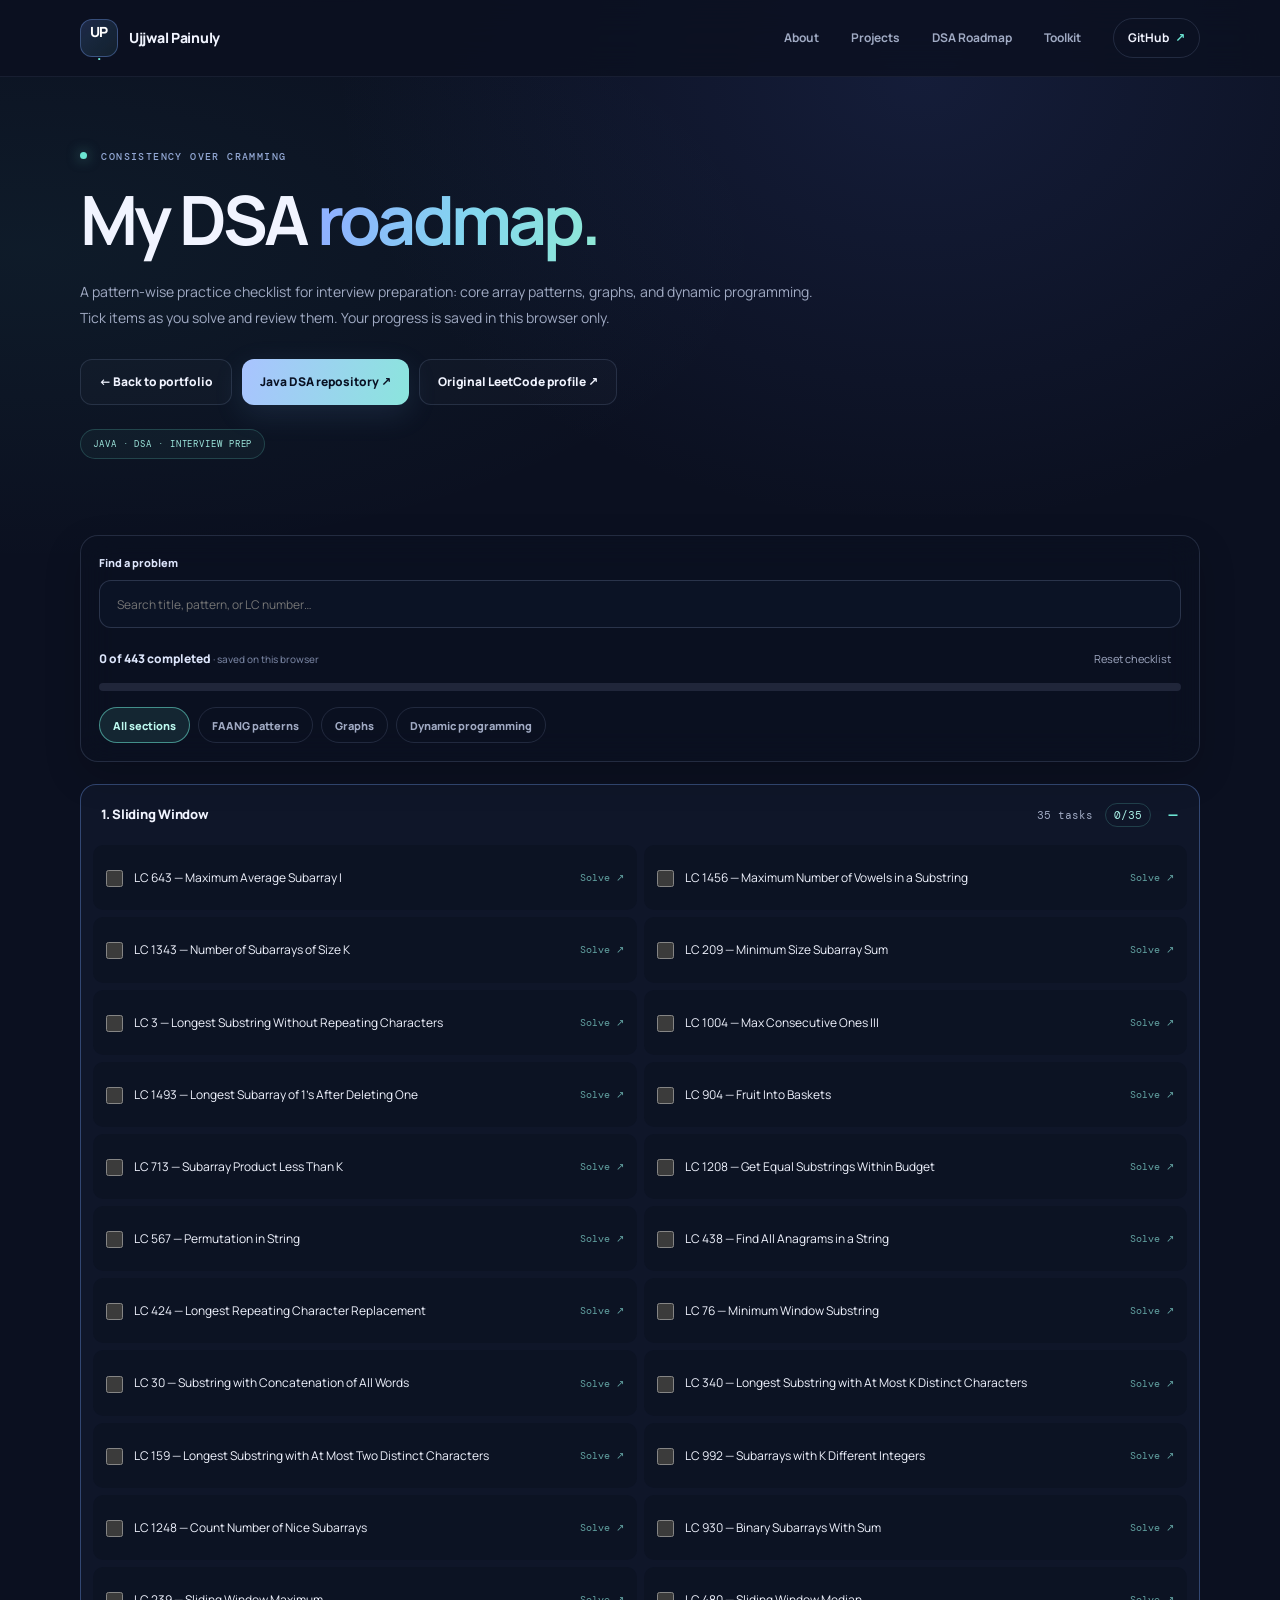
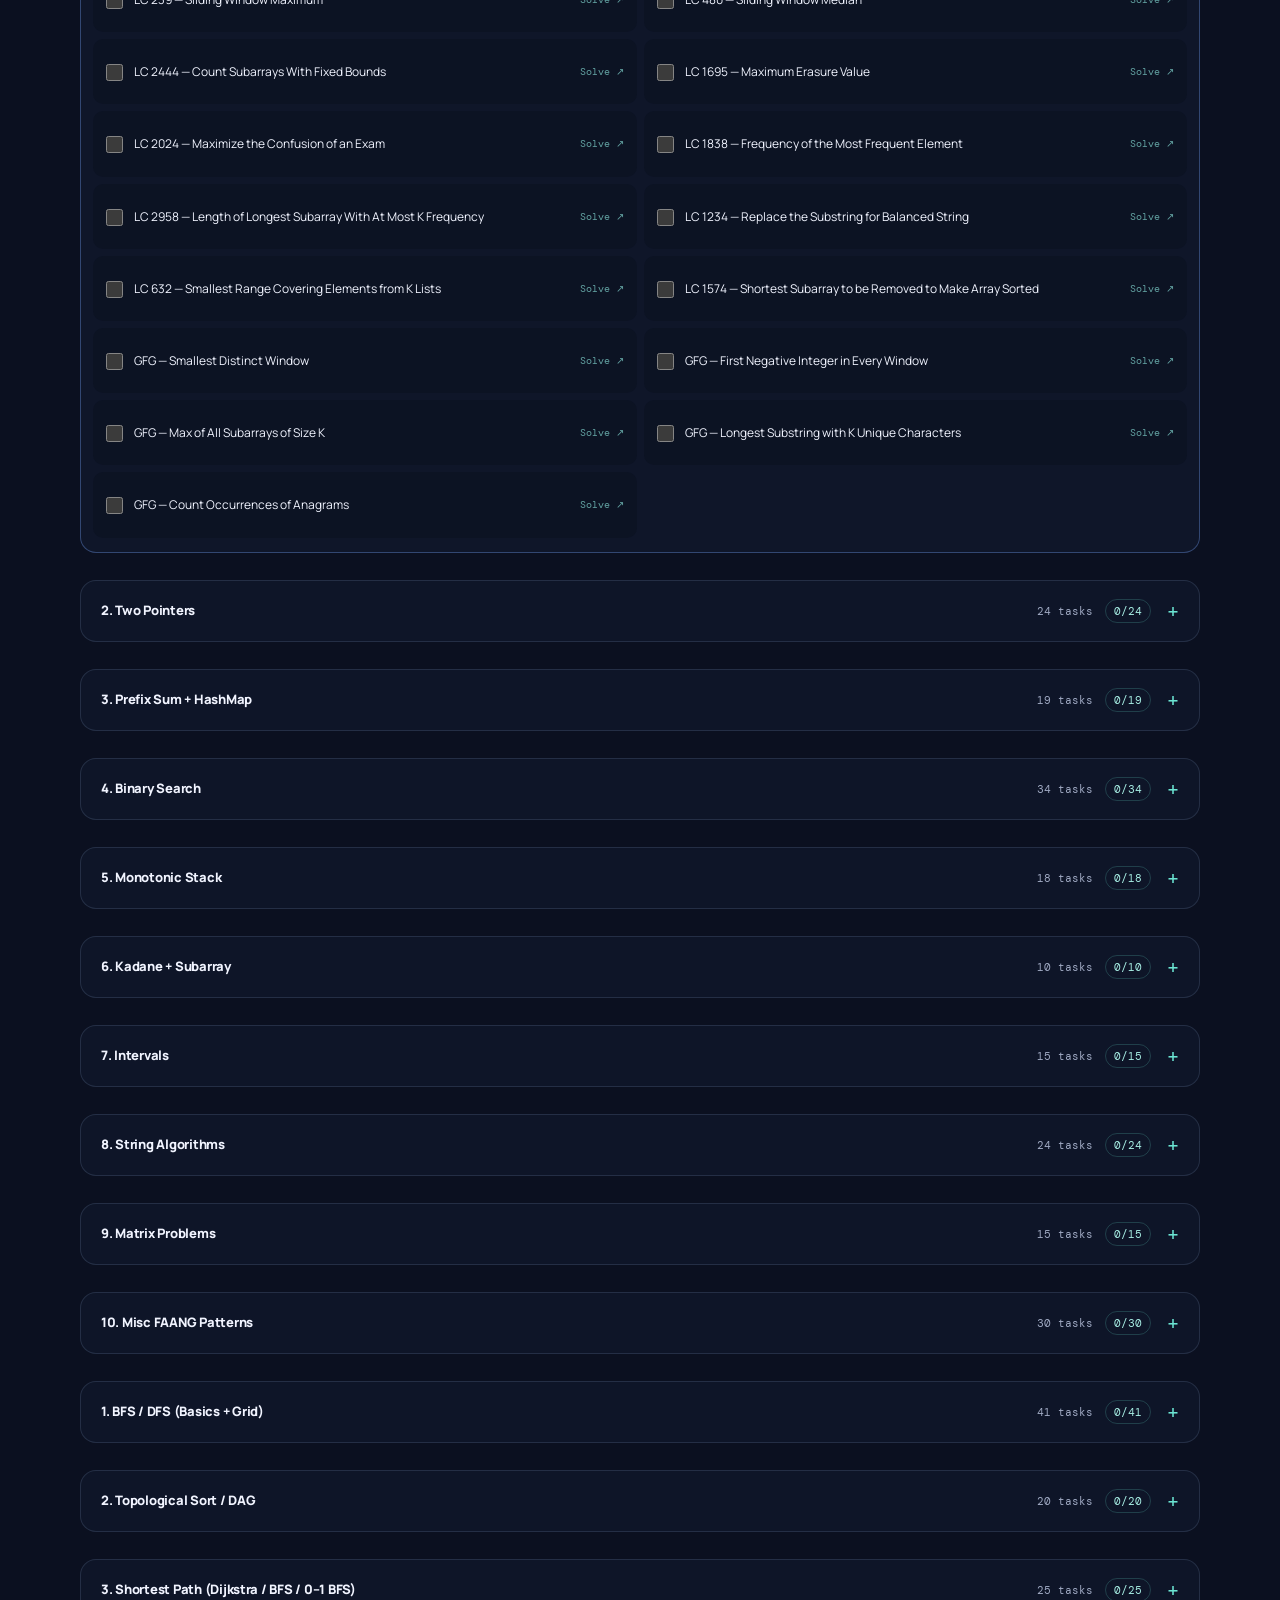
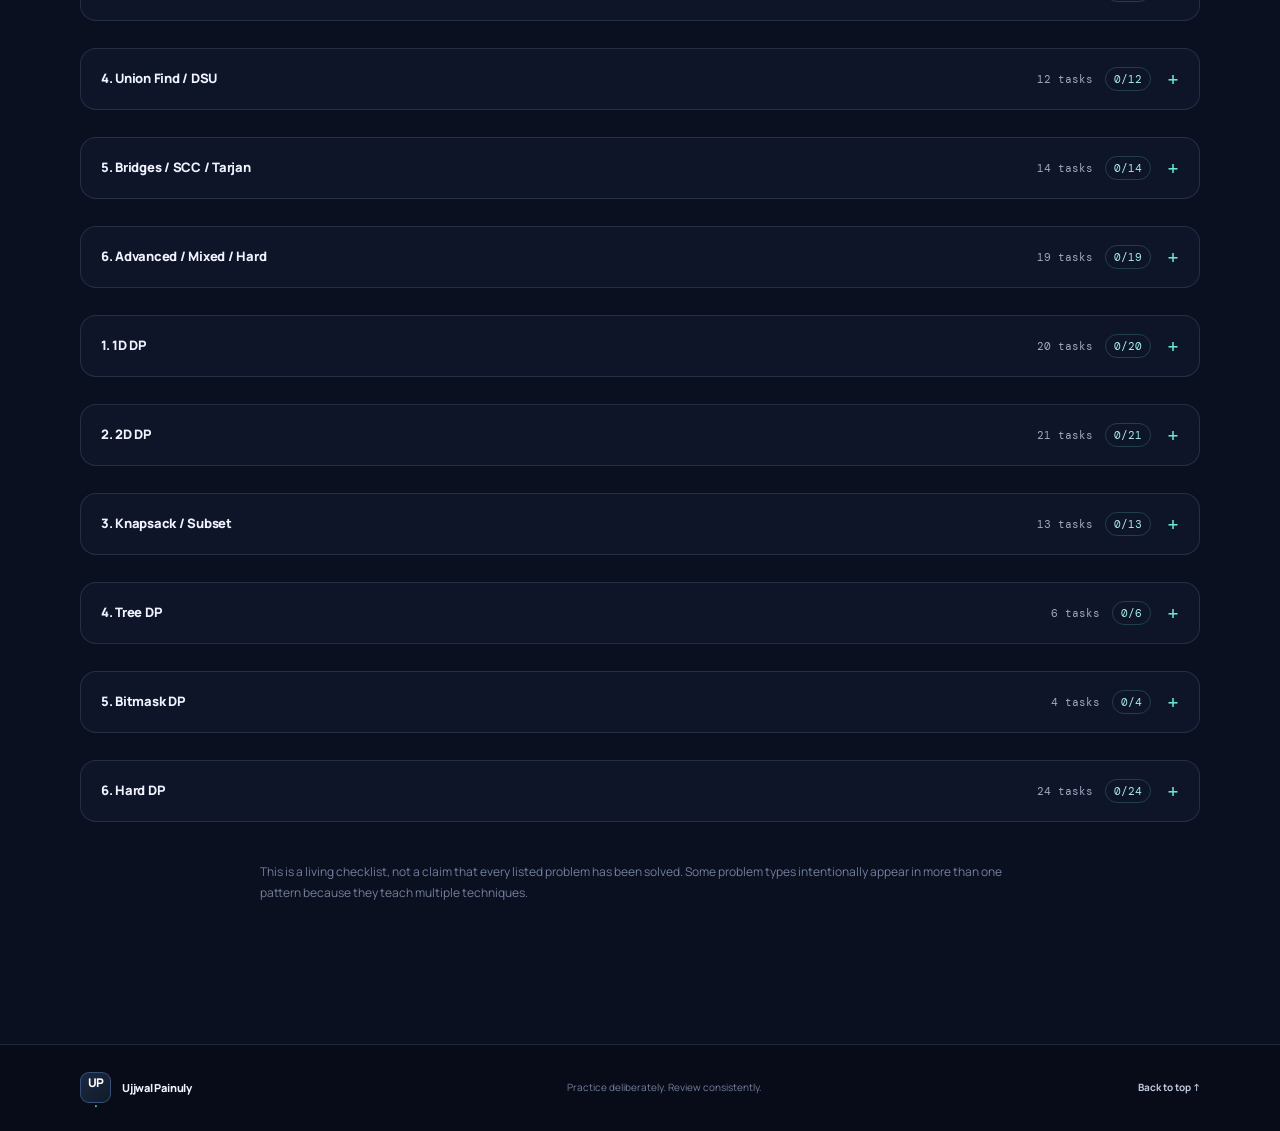
==== commit 4149d6b1: "Load roadmap polish styles directly for smoother rendering" ====
--- a/portfolio/roadmap.html
+++ b/portfolio/roadmap.html
@@ -10,6 +10,8 @@
   <link rel="preconnect" href="https://fonts.gstatic.com" crossorigin>
   <link href="https://fonts.googleapis.com/css2?family=DM+Mono:wght@400;500&family=Manrope:wght@400;500;600;700;800&display=swap" rel="stylesheet">
   <link rel="stylesheet" href="styles.css">
+  <link rel="stylesheet" href="polish.css">
+  <link rel="stylesheet" href="roadmap-polish.css">
   <script src="script.js" defer></script>
   <script src="roadmap.js" defer></script>
 </head>
--- a/portfolio/styles.css
+++ b/portfolio/styles.css
@@ -269,3 +269,66 @@
   .category-title { font-size: 11px; }
   .category-meta { gap: 6px; font-size: 8px; }
 }
+
+
+/* DSA roadmap refresh: compact, clickable problem rows */
+.roadmap-controls {
+  position: sticky;
+  top: 76px;
+  z-index: 10;
+  padding: 18px clamp(16px, 2.5vw, 28px);
+  margin: 22px 0 30px;
+  border: 1px solid rgba(151,169,210,.17);
+  border-radius: 20px;
+  background: rgba(11,16,32,.94);
+  box-shadow: 0 18px 48px rgba(0,0,0,.18);
+  backdrop-filter: blur(18px);
+}
+.roadmap-search {
+  width: 100%;
+  min-height: 52px;
+  padding: 0 17px;
+  border: 1px solid rgba(151,169,210,.22);
+  border-radius: 13px;
+  background: #0b1325;
+  color: var(--text);
+  outline: none;
+  transition: border-color .18s ease, box-shadow .18s ease;
+}
+.roadmap-search:focus { border-color: var(--blue); box-shadow: 0 0 0 3px rgba(120,164,255,.12); }
+.roadmap-progress-track { overflow: hidden; height: 7px; border-radius: 999px; background: rgba(151,169,210,.13); }
+.roadmap-progress-track > span { display:block; height:100%; border-radius:inherit; background:linear-gradient(90deg,var(--blue),var(--cyan)); transition:width .25s ease; }
+.roadmap-filters { display:flex; flex-wrap:wrap; gap:8px; margin-top:16px; }
+.roadmap-filter { padding:8px 13px; border:1px solid var(--line); border-radius:999px; background:transparent; color:var(--muted); font-size:11px; font-weight:800; cursor:pointer; }
+.roadmap-filter:hover,.roadmap-filter.is-active { color:#0a1222; border-color:transparent; background:linear-gradient(100deg,#a9c3ff,#8be5dd); }
+.roadmap-category { margin:0 0 15px; border:1px solid var(--line); border-radius:17px; overflow:hidden; background:rgba(16,24,43,.66); }
+.roadmap-category > summary { display:flex; align-items:center; justify-content:space-between; gap:16px; padding:17px 20px; cursor:pointer; list-style:none; }
+.roadmap-category > summary::-webkit-details-marker { display:none; }
+.roadmap-category > summary::after { content:"＋"; color:var(--cyan); font-size:18px; }
+.roadmap-category[open] > summary::after { content:"−"; }
+.roadmap-category > summary:hover { background:rgba(120,164,255,.045); }
+.roadmap-list { display:grid; grid-template-columns:repeat(2,minmax(0,1fr)); gap:8px; padding:0 12px 14px; }
+.roadmap-task { display:flex; align-items:center; gap:10px; min-width:0; padding:0 10px; border:1px solid rgba(151,169,210,.1); border-radius:11px; background:rgba(7,12,24,.36); transition:border-color .18s ease,background .18s ease,transform .18s ease; }
+.roadmap-task:hover { border-color:rgba(120,164,255,.42); background:rgba(120,164,255,.055); transform:translateY(-1px); }
+.roadmap-task:has(input:checked) { border-color:rgba(107,229,211,.25); background:rgba(107,229,211,.045); }
+.roadmap-task input { flex:0 0 auto; accent-color:#6be5d3; width:16px; height:16px; cursor:pointer; }
+.task-link { display:flex; align-items:center; justify-content:space-between; gap:12px; flex:1; min-width:0; padding:11px 0; color:var(--text); text-decoration:none; }
+.task-title { min-width:0; font-size:12px; line-height:1.55; overflow-wrap:anywhere; }
+.task-open { flex:0 0 auto; color:var(--cyan); font-family:var(--mono); font-size:9px; opacity:.68; white-space:nowrap; }
+.task-link:hover .task-title { color:#bcd0ff; }
+.task-link:hover .task-open { opacity:1; }
+.task-link:focus-visible { outline:2px solid var(--cyan); outline-offset:3px; border-radius:5px; }
+.roadmap-task:has(input:checked) .task-title { color:var(--muted); text-decoration:line-through; text-decoration-color:rgba(107,229,211,.6); }
+.roadmap-progress-row { display:flex; align-items:center; justify-content:space-between; gap:14px; margin:16px 0 10px; font-size:12px; }
+.roadmap-progress-note { color:var(--soft); }
+.reset-progress { border:0; background:transparent; color:var(--muted); font-size:11px; cursor:pointer; }
+.reset-progress:hover { color:#ff9eaa; }
+@media (max-width:720px) {
+  .wrap { width:min(100% - 28px,1120px); }
+  .roadmap-controls { top:64px; padding:14px; border-radius:15px; margin:16px 0 20px; }
+  .roadmap-list { grid-template-columns:1fr; padding-inline:9px; }
+  .roadmap-category > summary { padding:14px; }
+  .category-meta { display:flex; flex-wrap:wrap; justify-content:flex-end; gap:8px; }
+  .task-title { font-size:12px; }
+  .task-open { font-size:9px; }
+}
--- a/portfolio/polish.css
+++ b/portfolio/polish.css
@@ -0,0 +1,40 @@
+/* Lightweight visual polish — keeps the existing design and roadmap content intact. */
+:root { scroll-behavior: smooth; }
+html { scroll-behavior: smooth; scroll-padding-top: 92px; }
+body { text-rendering: optimizeLegibility; }
+.site-header { transition: background-color .22s ease, border-color .22s ease; }
+.nav-links a, .text-link, .project-link, .tag, .button, .project-card, .toolkit-card { transition: color .2s ease, border-color .2s ease, background-color .2s ease, transform .2s ease, box-shadow .2s ease; }
+a:focus-visible, button:focus-visible, input:focus-visible, summary:focus-visible { outline: 2px solid var(--cyan, #6be5d3); outline-offset: 4px; }
+.project-card:hover { transform: translateY(-4px); border-color: rgba(120,164,255,.38); }
+.toolkit-card:hover { transform: translateY(-2px); border-color: rgba(107,229,211,.35); }
+.dsa-highlight { position: relative; overflow: hidden; margin-top: 8px; margin-bottom: 18px; padding: clamp(24px, 4vw, 42px); border: 1px solid rgba(120,164,255,.3); border-radius: 24px; background: radial-gradient(ellipse at 85% 0%, rgba(107,229,211,.11), transparent 42%), linear-gradient(135deg, rgba(120,164,255,.09), rgba(16,24,43,.92) 58%); box-shadow: 0 18px 60px rgba(0,0,0,.12); }
+.dsa-highlight .eyebrow { margin-bottom: 10px; }
+.dsa-highlight h2 { margin: 0; font-size: clamp(27px, 4vw, 42px); line-height: 1.2; letter-spacing: -.05em; }
+.dsa-highlight .dsa-lede { max-width: 720px; color: var(--muted, #a0aac3); font-size: 14px; line-height: 1.8; }
+.dsa-topic-grid { display: grid; grid-template-columns: repeat(4, minmax(0,1fr)); gap: 10px; margin: 22px 0; }
+.dsa-topic { display: flex; flex-direction: column; gap: 7px; min-height: 88px; padding: 15px; border: 1px solid rgba(151,169,210,.16); border-radius: 14px; background: rgba(8,12,24,.48); }
+.dsa-topic strong { font-size: 13px; color: var(--text, #f1f4ff); }
+.dsa-topic span { font: 10px/1.5 var(--mono, monospace); color: var(--muted, #a0aac3); }
+.dsa-topic:hover { transform: translateY(-2px); border-color: rgba(107,229,211,.48); background: rgba(107,229,211,.06); }
+.dsa-actions { display: flex; flex-wrap: wrap; gap: 10px; }
+.profile-links { display: flex; flex-wrap: wrap; gap: 10px; margin-top: 18px; }
+.profile-links a { display: inline-flex; align-items: center; gap: 7px; padding: 9px 13px; border: 1px solid var(--line, rgba(151,169,210,.17)); border-radius: 999px; color: var(--muted, #a0aac3); font-size: 12px; font-weight: 700; }
+.profile-links a:hover { color: var(--text, #f1f4ff); border-color: rgba(107,229,211,.4); }
+@media (max-width: 760px) { .dsa-topic-grid { grid-template-columns: repeat(2, minmax(0,1fr)); } .dsa-highlight { border-radius: 18px; } }
+@media (max-width: 420px) { .dsa-topic-grid { grid-template-columns: 1fr 1fr; gap: 8px; } .dsa-topic { padding: 12px; } }
+@media (prefers-reduced-motion: reduce) { *, *::before, *::after { scroll-behavior: auto !important; animation-duration: .01ms !important; animation-iteration-count: 1 !important; transition-duration: .01ms !important; } }
+
+/* LeetCode profile feature */
+.leetcode-profile-card { display: grid; grid-template-columns: 76px minmax(0,1fr) auto; align-items: center; gap: 18px; margin: 24px 0 26px; padding: 18px; border: 1px solid rgba(107,229,211,.27); border-radius: 18px; background: linear-gradient(110deg, rgba(107,229,211,.075), rgba(120,164,255,.06) 60%, rgba(16,24,43,.7)); box-shadow: 0 12px 36px rgba(0,0,0,.12); }
+.leetcode-profile-card:hover { transform: translateY(-2px); border-color: rgba(107,229,211,.5); box-shadow: 0 16px 42px rgba(0,0,0,.2); }
+.leetcode-badge-wrap { display: grid; place-items: center; width: 76px; height: 76px; overflow: hidden; border: 1px solid rgba(255,255,255,.13); border-radius: 16px; background: rgba(255,255,255,.04); }
+.leetcode-badge-wrap img { display: block; width: 100%; height: 100%; object-fit: contain; }
+.leetcode-profile-copy { display: flex; min-width: 0; flex-direction: column; align-items: flex-start; gap: 3px; }
+.leetcode-kicker, .leetcode-rank > span { color: #91b5e9; font: 9px/1.5 var(--mono, monospace); letter-spacing: .12em; }
+.leetcode-profile-copy strong { color: var(--text, #f1f4ff); font-size: clamp(16px, 2vw, 20px); line-height: 1.35; letter-spacing: -.03em; }
+.leetcode-handle { color: var(--muted, #a0aac3); font: 11px/1.5 var(--mono, monospace); }
+.leetcode-motto { margin-top: 3px; color: #8de3d6; font-size: 11px; line-height: 1.5; }
+.leetcode-rank { display: flex; flex-direction: column; align-items: flex-end; gap: 4px; text-align: right; white-space: nowrap; }
+.leetcode-rank strong { font-size: clamp(20px, 3vw, 27px); line-height: 1.2; letter-spacing: -.045em; color: var(--text, #f1f4ff); font-variant-numeric: tabular-nums; }
+.leetcode-rank small { color: #8de3d6; font-size: 10px; }
+@media (max-width: 620px) { .leetcode-profile-card { grid-template-columns: 58px minmax(0,1fr); gap: 12px; padding: 13px; } .leetcode-badge-wrap { width: 58px; height: 58px; border-radius: 12px; } .leetcode-rank { grid-column: 2; align-items: flex-start; text-align: left; } .leetcode-motto { font-size: 10px; } }
--- a/portfolio/roadmap-polish.css
+++ b/portfolio/roadmap-polish.css
@@ -0,0 +1,43 @@
+/* Readability-first enhancements for the existing DSA checklist. No topic or task is removed. */
+.roadmap-hero { padding-bottom: clamp(28px, 5vw, 54px); }
+.roadmap-hero h1 { letter-spacing: -.055em; }
+.roadmap-intro { max-width: 760px; line-height: 1.9; }
+.roadmap-controls { position: sticky; top: 76px; z-index: 10; padding: 18px; border: 1px solid rgba(151,169,210,.18); border-radius: 18px; background: rgba(11,16,32,.94); backdrop-filter: blur(16px); box-shadow: 0 14px 36px rgba(0,0,0,.18); }
+.roadmap-search { min-height: 48px; border-radius: 12px; }
+.roadmap-progress-track { overflow: hidden; height: 8px; border-radius: 999px; background: rgba(151,169,210,.15); }
+#roadmap-progress-bar { border-radius: inherit; transition: width .28s ease; background: linear-gradient(90deg, #78a4ff, #6be5d3); }
+.roadmap-filters { display: flex; flex-wrap: wrap; gap: 8px; margin-top: 16px; }
+.roadmap-filter { min-height: 36px; padding: 7px 13px; border-radius: 999px; transition: background .18s ease, border-color .18s ease, color .18s ease; }
+.roadmap-filter.is-active { border-color: rgba(107,229,211,.55); background: rgba(107,229,211,.11); color: #bdf9ef; }
+.roadmap-sections { display: grid; gap: 12px; margin-top: 22px; }
+.roadmap-category { overflow: clip; border: 1px solid rgba(151,169,210,.17); border-radius: 16px; background: rgba(16,24,43,.72); transition: border-color .2s ease, background .2s ease; }
+.roadmap-category[open] { border-color: rgba(120,164,255,.34); background: rgba(16,24,43,.9); }
+.roadmap-category > summary { display: flex; align-items: center; justify-content: space-between; gap: 14px; padding: 18px 20px; cursor: pointer; list-style: none; }
+.roadmap-category > summary::-webkit-details-marker { display: none; }
+.roadmap-category > summary::after { content: "+"; margin-left: 6px; color: #6be5d3; font: 20px/1 var(--mono, monospace); }
+.roadmap-category[open] > summary::after { content: "−"; }
+.category-title { font-weight: 800; letter-spacing: -.02em; }
+.category-meta { display: inline-flex; align-items: center; gap: 12px; color: var(--muted, #a0aac3); font-size: 11px; white-space: nowrap; }
+.category-progress { padding: 4px 8px; border: 1px solid rgba(107,229,211,.2); border-radius: 999px; color: #a7eee4; font-family: var(--mono, monospace); }
+.roadmap-list { display: grid; gap: 7px; padding: 0 12px 14px; }
+.roadmap-task { display: flex; align-items: center; gap: 11px; min-width: 0; padding: 11px 12px; border: 1px solid transparent; border-radius: 10px; background: rgba(8,12,24,.34); transition: border-color .18s ease, background .18s ease; }
+.roadmap-task:hover { border-color: rgba(120,164,255,.23); background: rgba(120,164,255,.055); }
+.roadmap-task:has(input:checked) { background: rgba(107,229,211,.055); }
+.roadmap-task input { flex: 0 0 auto; width: 17px; height: 17px; accent-color: #6be5d3; cursor: pointer; }
+.task-link { display: flex; align-items: center; justify-content: space-between; gap: 12px; flex: 1; min-width: 0; }
+.task-title { font-size: 12px; line-height: 1.6; overflow-wrap: anywhere; }
+.roadmap-task input:checked + .task-link .task-title { color: var(--soft, #737f9c); text-decoration: line-through; text-decoration-color: rgba(107,229,211,.55); }
+.task-open { flex: 0 0 auto; color: #8be5dd; font: 10px var(--mono, monospace); }
+.roadmap-task[hidden], .roadmap-category[hidden] { display: none !important; }
+.reset-progress { border-radius: 9px; }
+.roadmap-footnote { max-width: 760px; margin: 24px auto 40px; color: var(--soft, #737f9c); font-size: 12px; line-height: 1.8; }
+@media (max-width: 760px) { .roadmap-controls { top: 68px; padding: 13px; } .roadmap-category > summary { padding: 15px 13px; } .category-meta { gap: 6px; } .roadmap-list { padding-inline: 8px; } .roadmap-task { padding: 10px 8px; gap: 8px; } .task-open { font-size: 9px; } }
+@media (max-width: 430px) { .roadmap-progress-note { display: none; } .category-count { display: none; } .task-link { align-items: flex-start; } .task-open { padding-top: 2px; } }
+
+/* Roadmap page profile and section navigation polish */
+.roadmap-hero { position: relative; }
+.roadmap-hero::after { content: "JAVA · DSA · INTERVIEW PREP"; display: inline-flex; margin-top: 24px; padding: 8px 12px; border: 1px solid rgba(107,229,211,.2); border-radius: 999px; color: #9ee8de; background: rgba(107,229,211,.045); font: 9px var(--mono, monospace); letter-spacing: .1em; }
+.roadmap-actions { display: flex; flex-wrap: wrap; gap: 10px; }
+.roadmap-controls { margin-bottom: 18px; }
+.roadmap-category > summary { gap: 10px; }
+@media (max-width: 620px) { .roadmap-hero::after { font-size: 8px; } .roadmap-actions .button { flex: 1 1 auto; } }
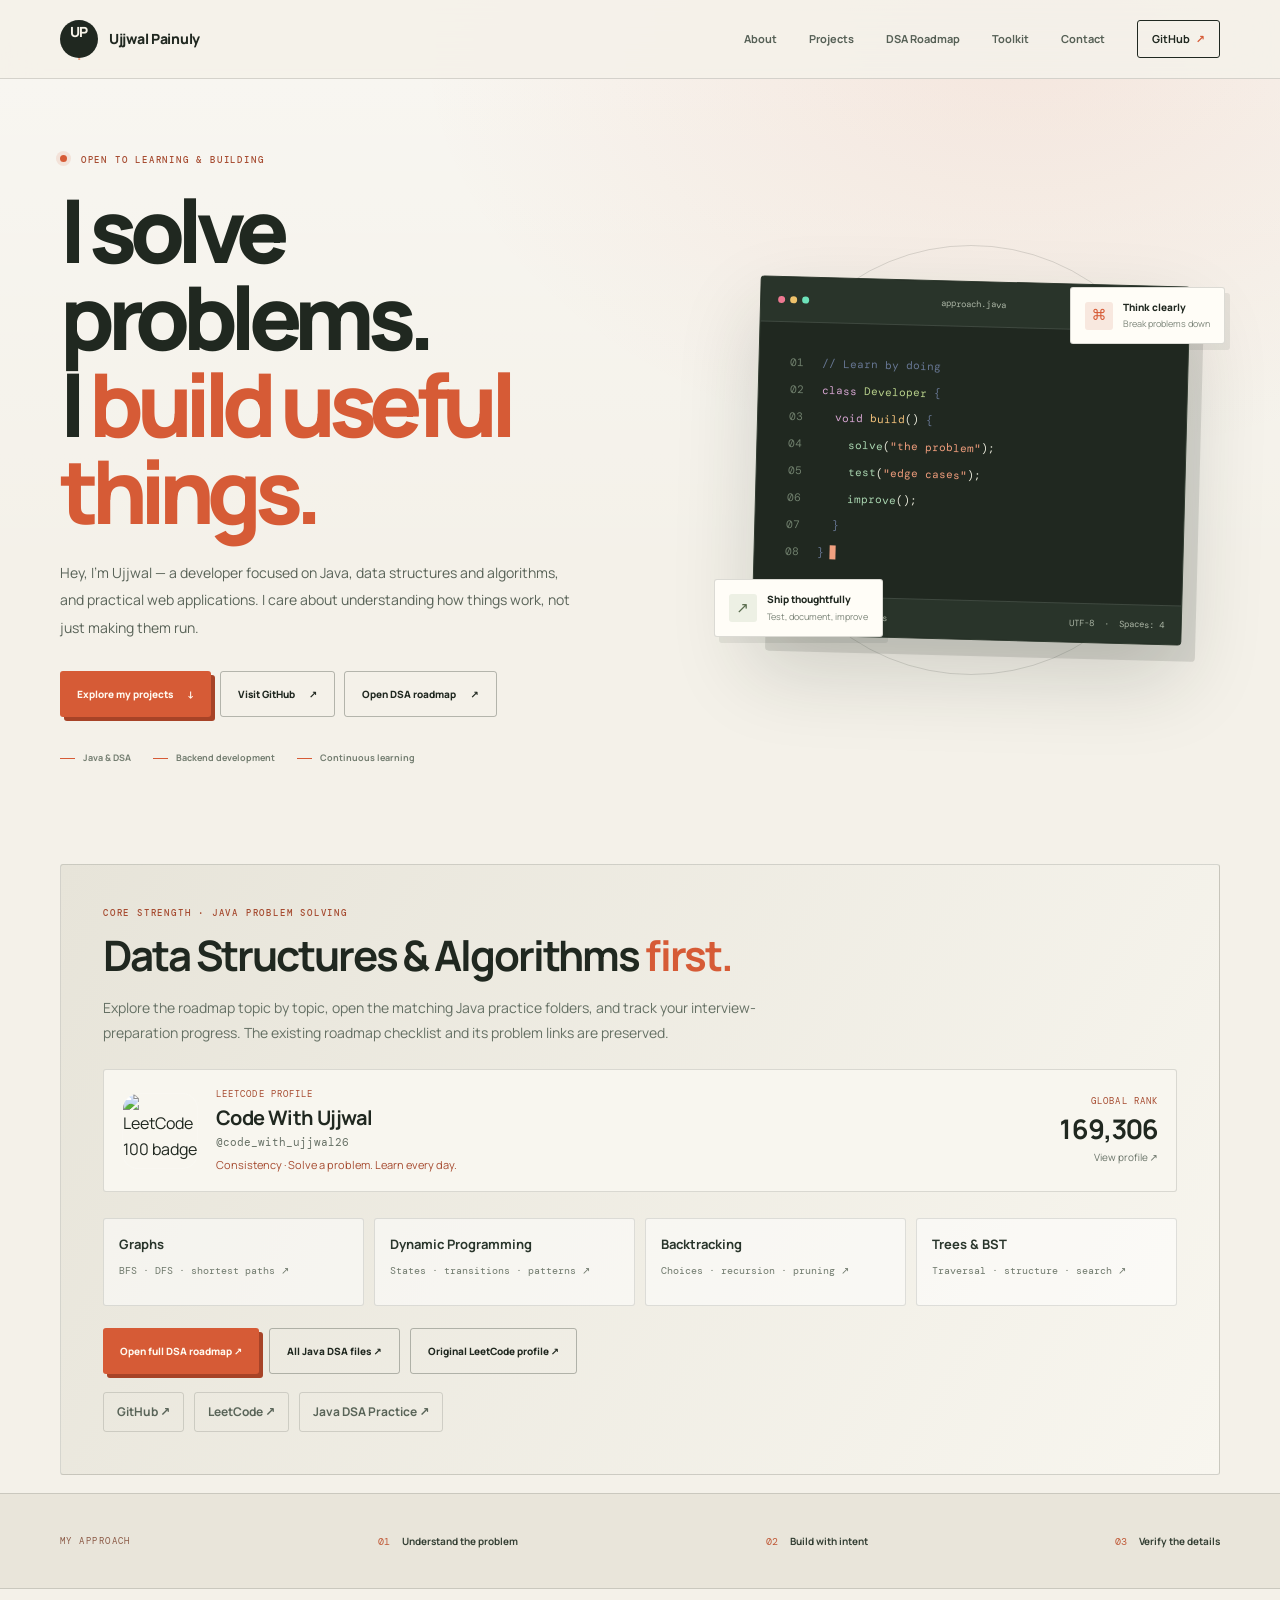
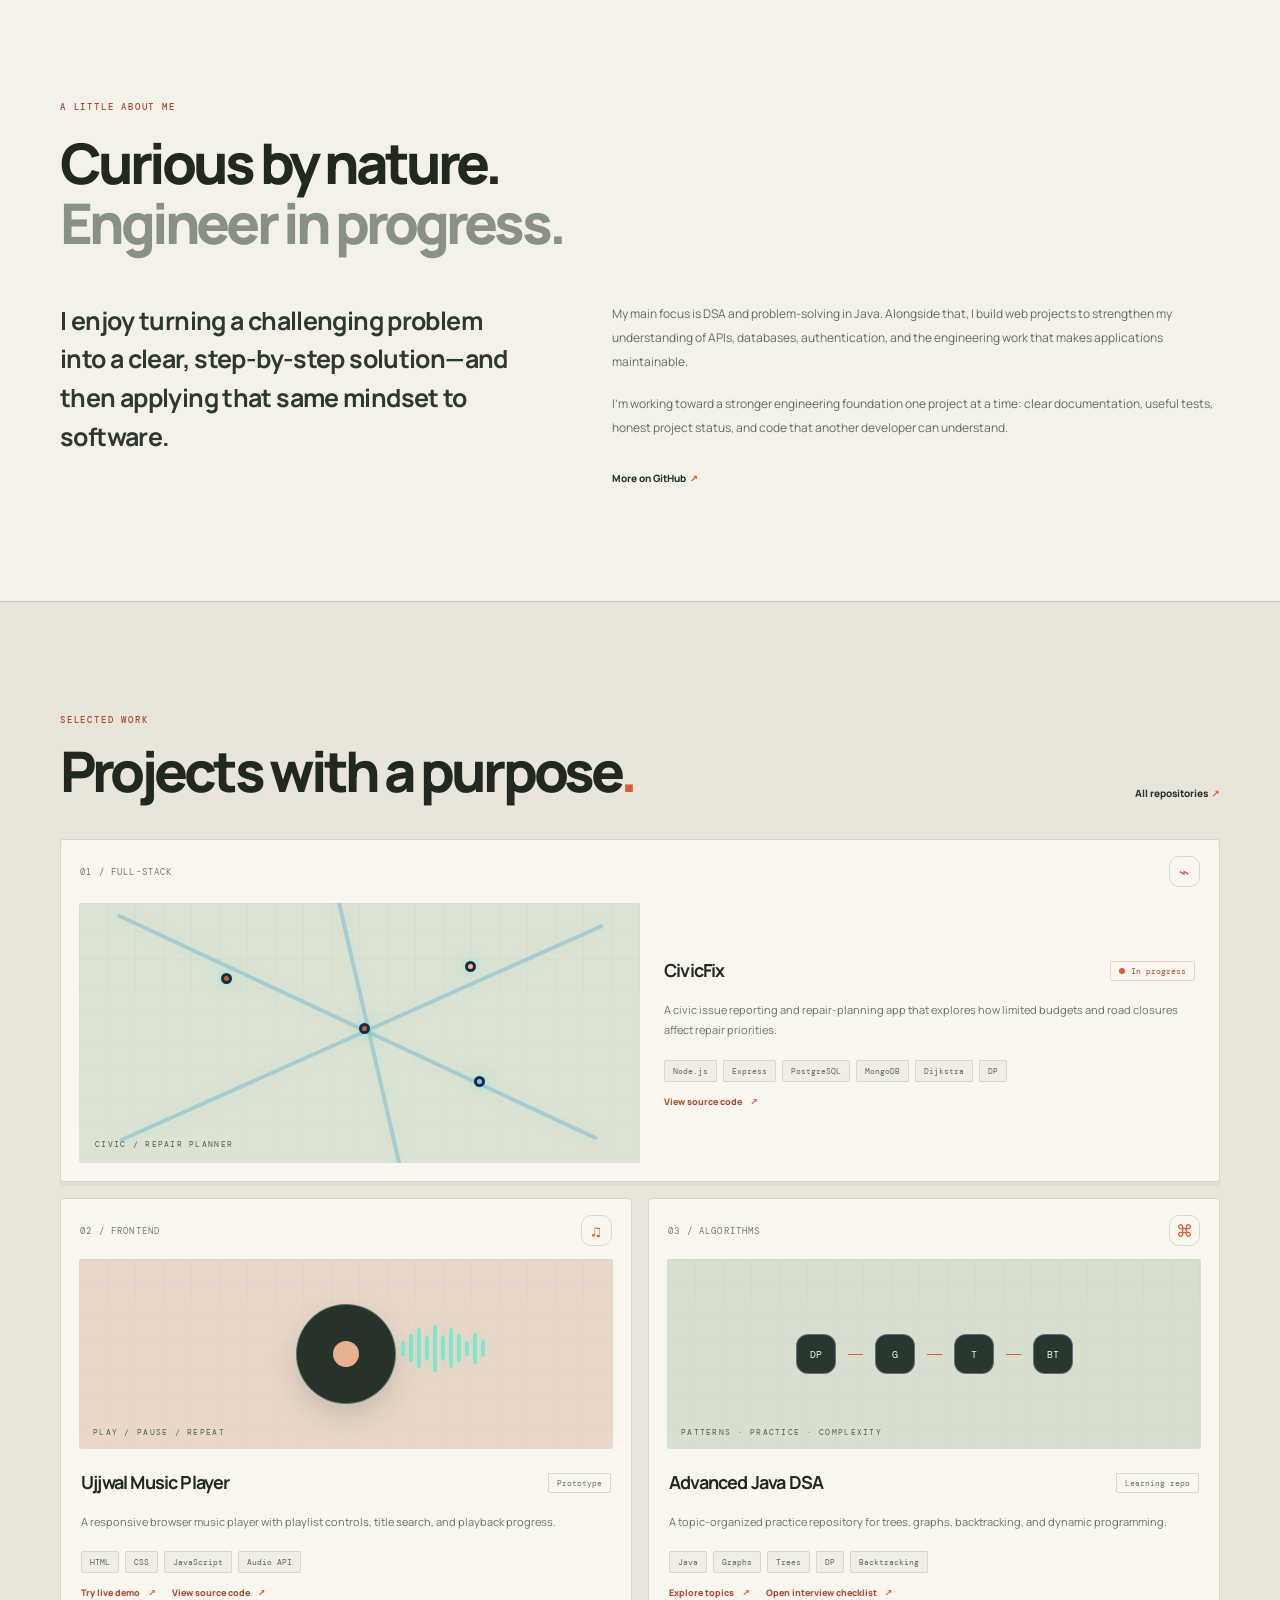
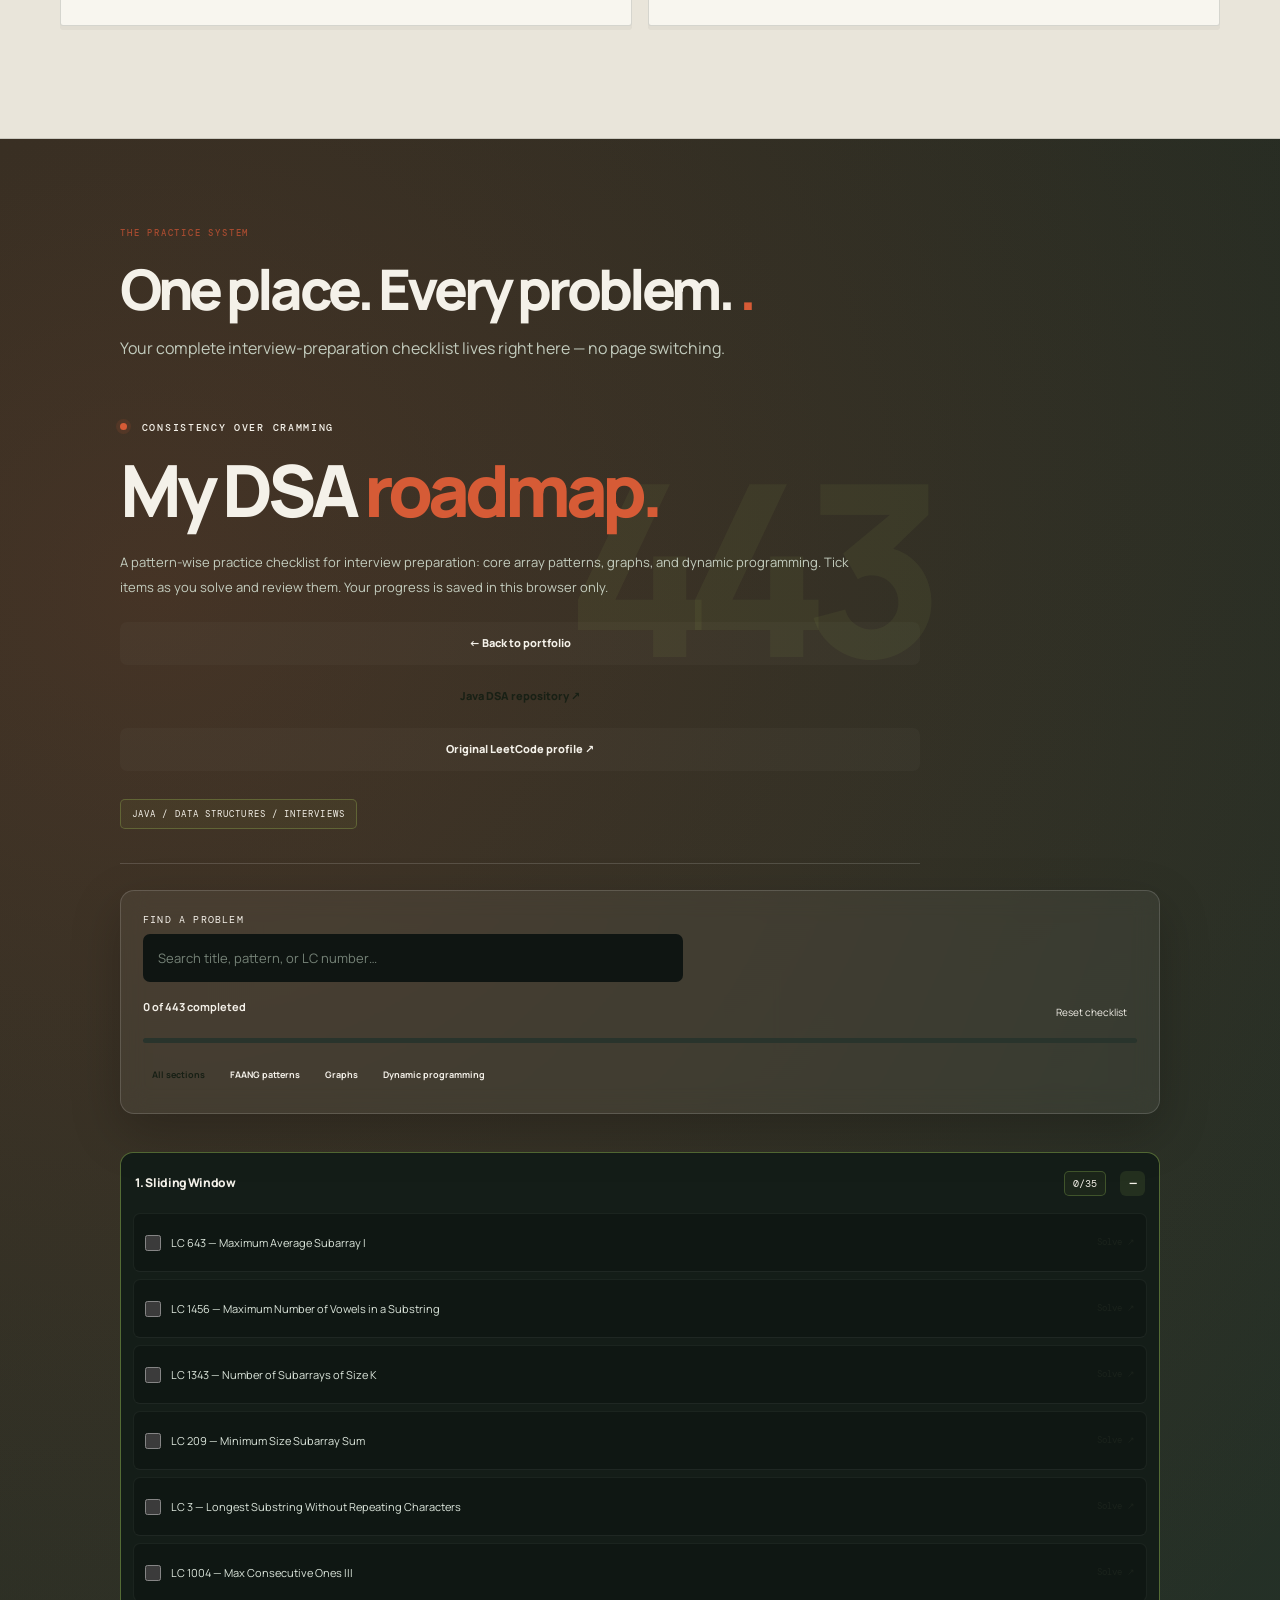
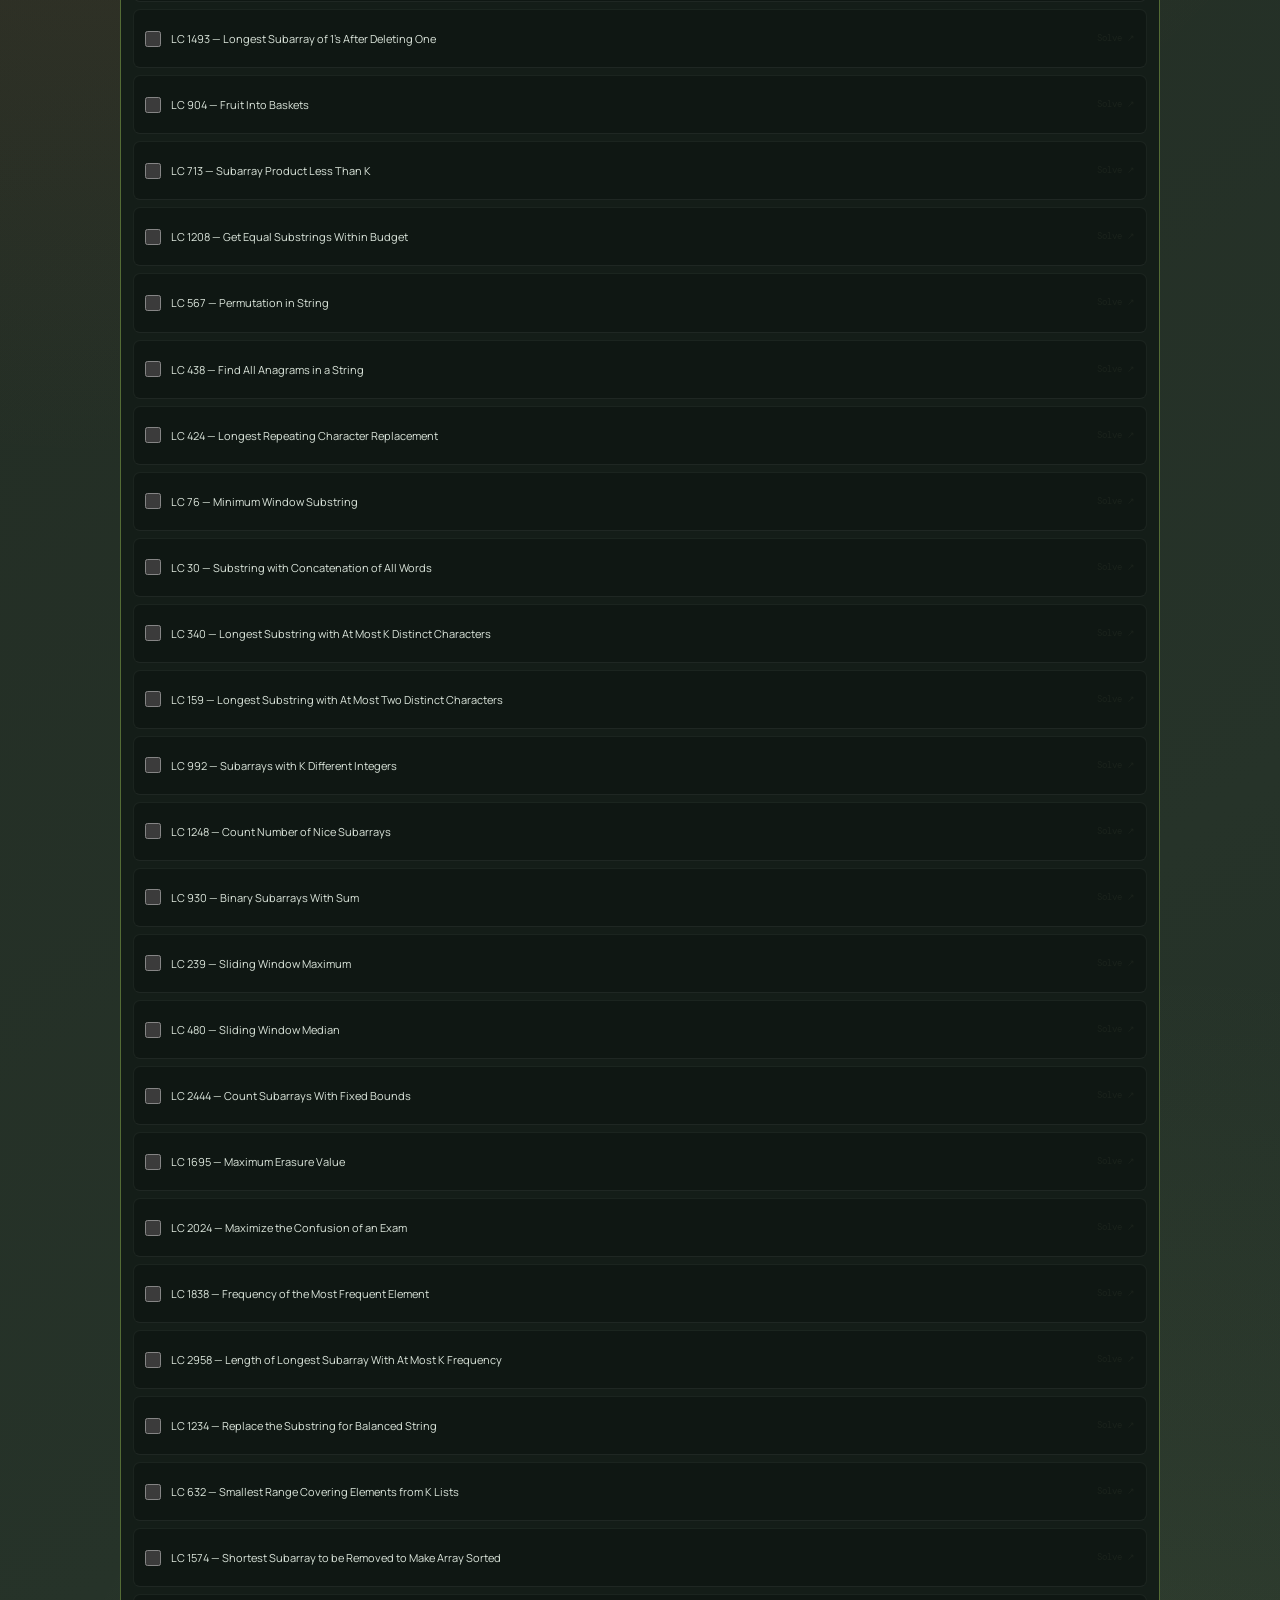
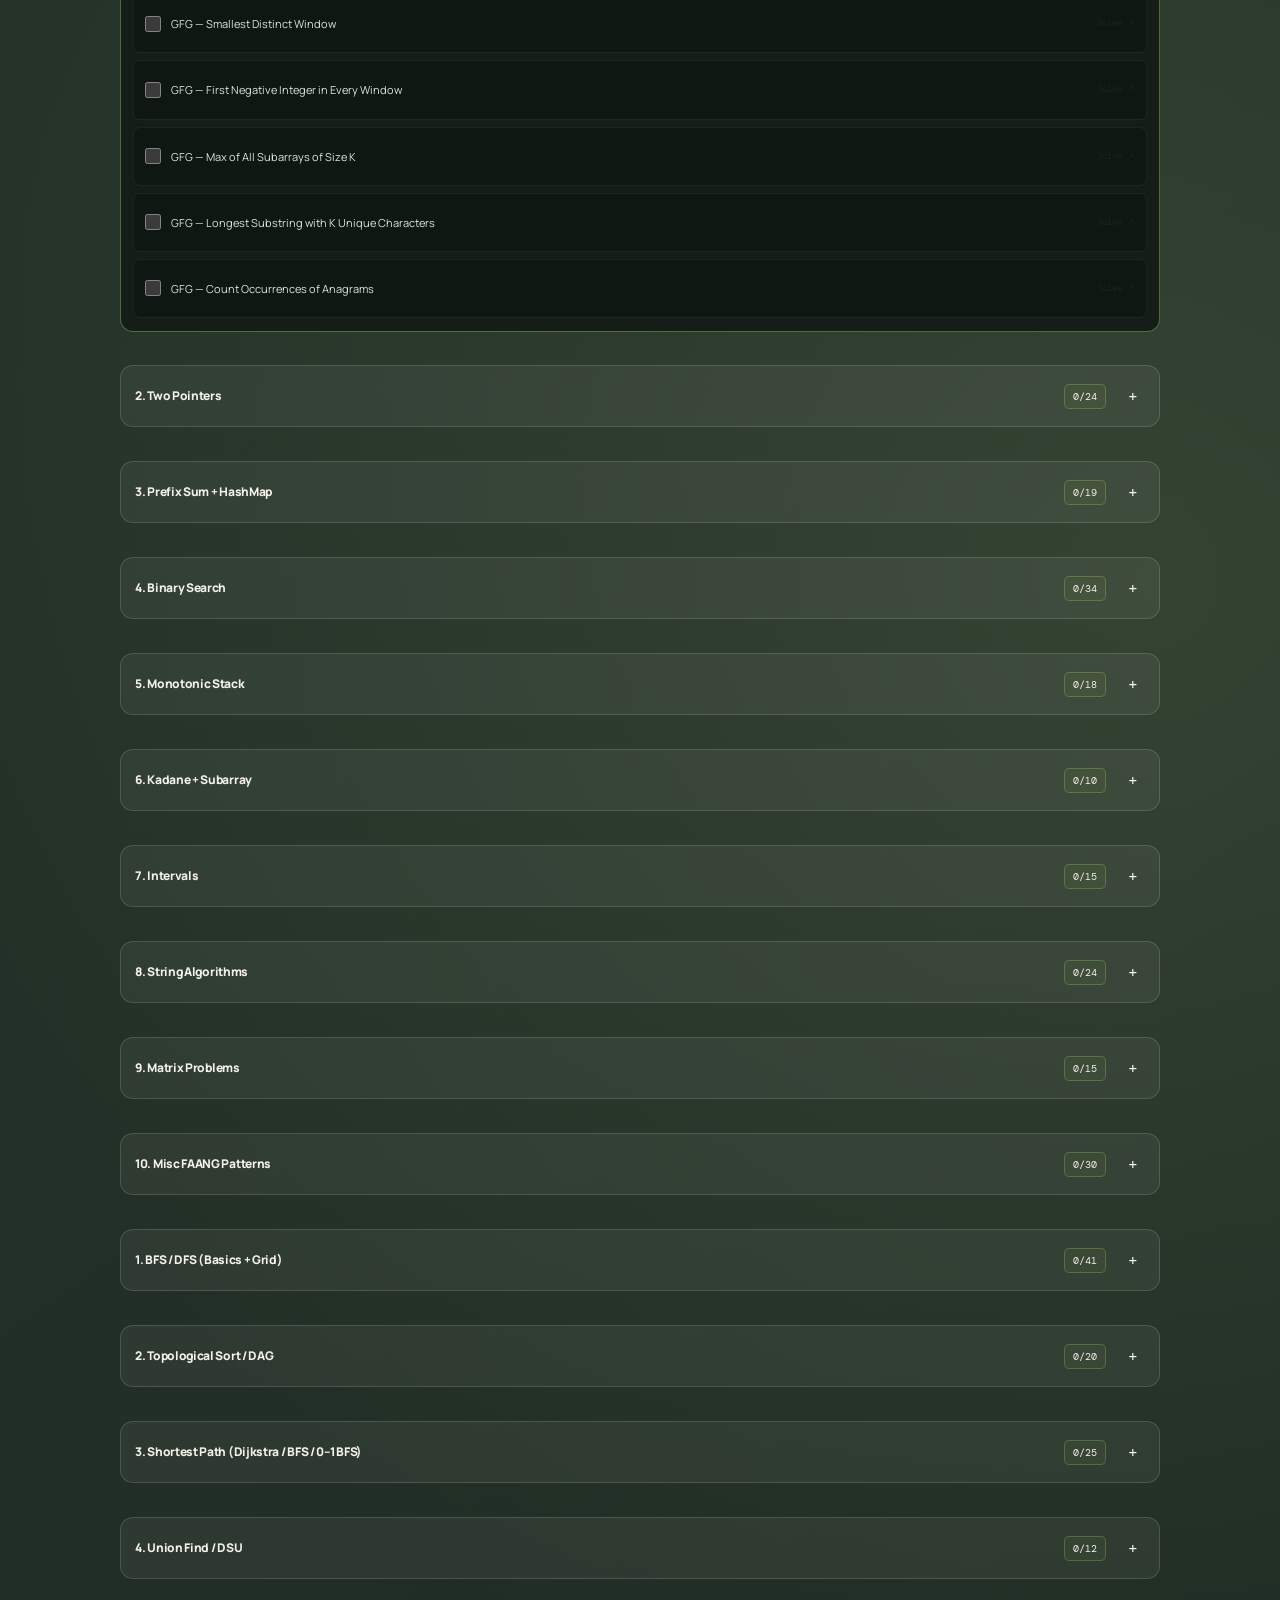
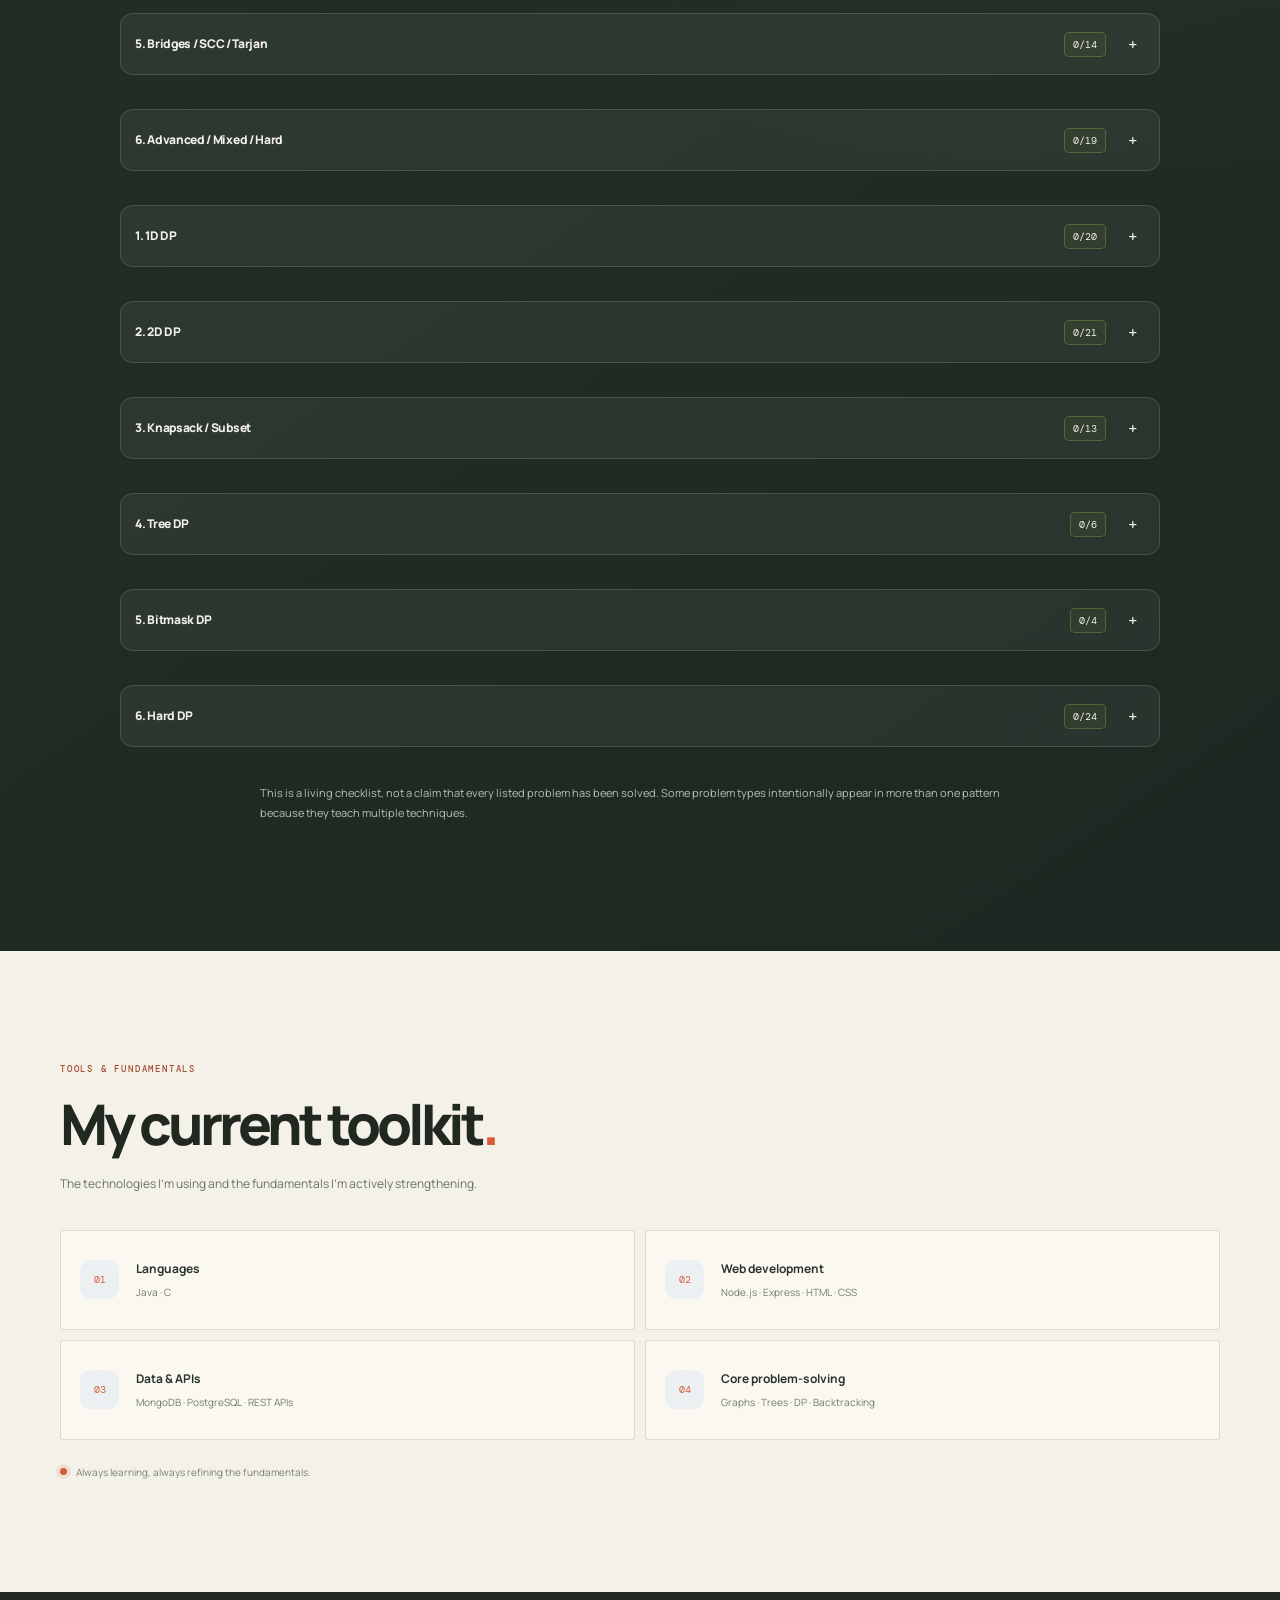
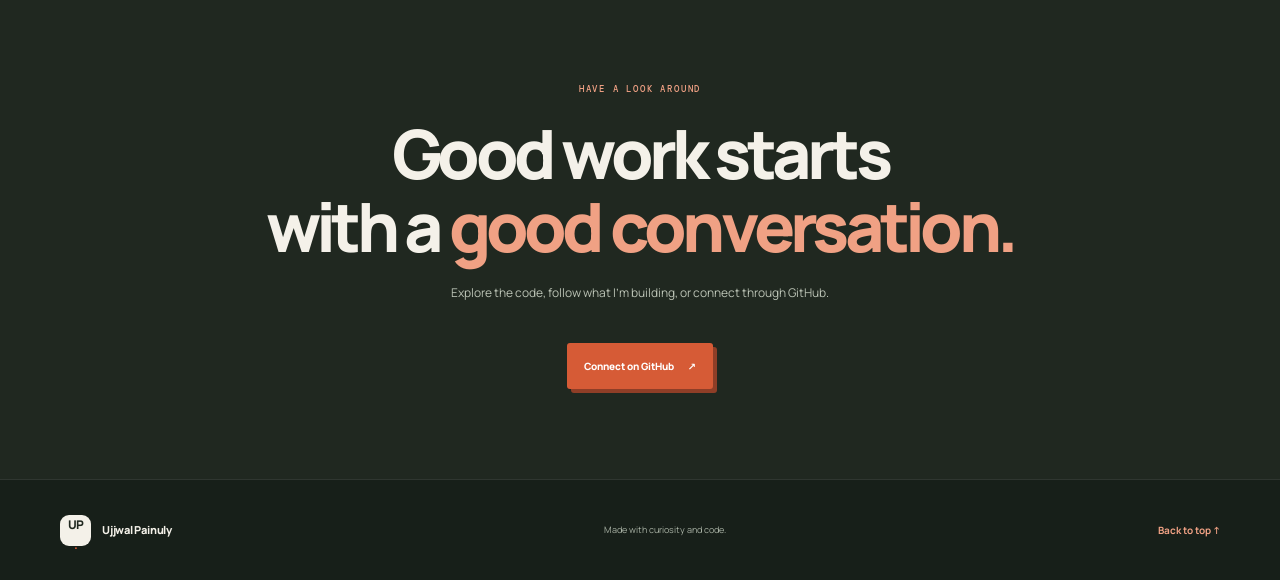
==== commit 1f2f639f: "Redirect old roadmap URL to the integrated portfolio section" ====
--- a/portfolio/roadmap.html
+++ b/portfolio/roadmap.html
@@ -1,702 +1,5 @@
 <!doctype html>
 <html lang="en">
-<head>
-  <meta charset="utf-8">
-  <meta name="viewport" content="width=device-width, initial-scale=1">
-  <meta name="theme-color" content="#0b1020">
-  <meta name="description" content="Ujjwal Painuly's DSA interview-preparation checklist covering FAANG patterns, graphs, and dynamic programming.">
-  <title>DSA Roadmap — Ujjwal Painuly</title>
-  <link rel="preconnect" href="https://fonts.googleapis.com">
-  <link rel="preconnect" href="https://fonts.gstatic.com" crossorigin>
-  <link href="https://fonts.googleapis.com/css2?family=DM+Mono:wght@400;500&family=Manrope:wght@400;500;600;700;800&display=swap" rel="stylesheet">
-  <link rel="stylesheet" href="styles.css">
-  <link rel="stylesheet" href="polish.css">
-  <link rel="stylesheet" href="roadmap-polish.css">
-  <script src="script.js" defer></script>
-  <script src="roadmap.js" defer></script>
-</head>
-<body>
-  <a class="skip-link" href="#roadmap-main">Skip to roadmap</a>
-  <header class="site-header">
-    <nav class="nav wrap" aria-label="Main navigation">
-      <a class="brand" href="index.html" aria-label="Ujjwal Painuly portfolio home">
-        <span class="brand-mark">UP<span>.</span></span><span class="brand-name">Ujjwal Painuly</span>
-      </a>
-      <button class="menu-toggle" type="button" aria-expanded="false" aria-controls="nav-links" aria-label="Open navigation"><span></span><span></span></button>
-      <div class="nav-links" id="nav-links">
-        <a href="index.html#about">About</a><a href="index.html#work">Projects</a><a href="roadmap.html" aria-current="page">DSA Roadmap</a><a href="index.html#toolkit">Toolkit</a><a class="nav-github" href="https://github.com/ayushpainuly1234-ui" target="_blank" rel="noreferrer">GitHub <span aria-hidden="true">↗</span></a>
-      </div>
-    </nav>
-  </header>
-  <main id="roadmap-main" class="roadmap-page wrap">
-    <section class="roadmap-hero">
-      <p class="eyebrow"><span class="status-dot"></span> CONSISTENCY OVER CRAMMING</p>
-      <h1>My DSA <span class="gradient-text">roadmap.</span></h1>
-      <p class="roadmap-intro">A pattern-wise practice checklist for interview preparation: core array patterns, graphs, and dynamic programming. Tick items as you solve and review them. Your progress is saved in this browser only.</p>
-      <div class="roadmap-actions">
-        <a class="button button-secondary" href="index.html">← Back to portfolio</a>
-        <a class="button button-primary" href="https://github.com/ayushpainuly1234-ui/advanced-java-dsa" target="_blank" rel="noreferrer">Java DSA repository ↗</a>
-      </div>
-    </section>
-    <section class="roadmap-controls" aria-label="Checklist controls">
-      <label class="roadmap-search-label" for="roadmap-search">Find a problem</label>
-      <input id="roadmap-search" class="roadmap-search" type="search" placeholder="Search title, pattern, or LC number…">
-      <div class="roadmap-progress-row">
-        <div><span id="roadmap-progress-label">0 of 443 completed</span><span class="roadmap-progress-note"> · saved on this browser</span></div>
-        <button id="reset-progress" class="reset-progress" type="button">Reset checklist</button>
-      </div>
-      <div class="roadmap-progress-track" role="progressbar" aria-label="Overall roadmap progress" aria-valuemin="0" aria-valuemax="443" aria-valuenow="0"><span id="roadmap-progress-bar"></span></div>
-      <div class="roadmap-filters" role="group" aria-label="Filter roadmap categories">
-        <button class="roadmap-filter is-active" type="button" data-filter="all">All sections</button>
-        <button class="roadmap-filter" type="button" data-filter="faang patterns">FAANG patterns</button>
-        <button class="roadmap-filter" type="button" data-filter="graphs">Graphs</button>
-        <button class="roadmap-filter" type="button" data-filter="dynamic programming">Dynamic programming</button>
-      </div>
-    </section>
-    <section class="roadmap-sections" aria-label="DSA checklist sections">
-      <details class="roadmap-category" data-group="faang patterns" open>
-        <summary>
-          <span class="category-title">1. Sliding Window</span>
-          <span class="category-meta"><span class="category-count">35 tasks</span><span class="category-progress">0/35</span></span>
-        </summary>
-        <div class="roadmap-list">
-          <div class="roadmap-task" data-search="lc 643 — maximum average subarray i"><input type="checkbox" data-task-id="task-0-0"><a class="task-link" href="https://leetcode.com/problems/maximum-average-subarray-i/" target="_blank" rel="noopener noreferrer" aria-label="Open LeetCode 643: Maximum Average Subarray I"><span class="task-title">LC 643 — Maximum Average Subarray I</span><span class="task-open" aria-hidden="true">Solve ↗</span></a></div>
-          <div class="roadmap-task" data-search="lc 1456 — maximum number of vowels in a substring"><input type="checkbox" data-task-id="task-0-1"><a class="task-link" href="https://leetcode.com/problems/maximum-number-of-vowels-in-a-substring/" target="_blank" rel="noopener noreferrer" aria-label="Open LeetCode 1456: Maximum Number of Vowels in a Substring"><span class="task-title">LC 1456 — Maximum Number of Vowels in a Substring</span><span class="task-open" aria-hidden="true">Solve ↗</span></a></div>
-          <div class="roadmap-task" data-search="lc 1343 — number of subarrays of size k"><input type="checkbox" data-task-id="task-0-2"><a class="task-link" href="https://leetcode.com/problems/number-of-subarrays-of-size-k/" target="_blank" rel="noopener noreferrer" aria-label="Open LeetCode 1343: Number of Subarrays of Size K"><span class="task-title">LC 1343 — Number of Subarrays of Size K</span><span class="task-open" aria-hidden="true">Solve ↗</span></a></div>
-          <div class="roadmap-task" data-search="lc 209 — minimum size subarray sum"><input type="checkbox" data-task-id="task-0-3"><a class="task-link" href="https://leetcode.com/problems/minimum-size-subarray-sum/" target="_blank" rel="noopener noreferrer" aria-label="Open LeetCode 209: Minimum Size Subarray Sum"><span class="task-title">LC 209 — Minimum Size Subarray Sum</span><span class="task-open" aria-hidden="true">Solve ↗</span></a></div>
-          <div class="roadmap-task" data-search="lc 3 — longest substring without repeating characters"><input type="checkbox" data-task-id="task-0-4"><a class="task-link" href="https://leetcode.com/problems/longest-substring-without-repeating-characters/" target="_blank" rel="noopener noreferrer" aria-label="Open LeetCode 3: Longest Substring Without Repeating Characters"><span class="task-title">LC 3 — Longest Substring Without Repeating Characters</span><span class="task-open" aria-hidden="true">Solve ↗</span></a></div>
-          <div class="roadmap-task" data-search="lc 1004 — max consecutive ones iii"><input type="checkbox" data-task-id="task-0-5"><a class="task-link" href="https://leetcode.com/problems/max-consecutive-ones-iii/" target="_blank" rel="noopener noreferrer" aria-label="Open LeetCode 1004: Max Consecutive Ones III"><span class="task-title">LC 1004 — Max Consecutive Ones III</span><span class="task-open" aria-hidden="true">Solve ↗</span></a></div>
-          <div class="roadmap-task" data-search="lc 1493 — longest subarray of 1's after deleting one"><input type="checkbox" data-task-id="task-0-6"><a class="task-link" href="https://leetcode.com/problems/longest-subarray-of-1s-after-deleting-one/" target="_blank" rel="noopener noreferrer" aria-label="Open LeetCode 1493: Longest Subarray of 1's After Deleting One"><span class="task-title">LC 1493 — Longest Subarray of 1's After Deleting One</span><span class="task-open" aria-hidden="true">Solve ↗</span></a></div>
-          <div class="roadmap-task" data-search="lc 904 — fruit into baskets"><input type="checkbox" data-task-id="task-0-7"><a class="task-link" href="https://leetcode.com/problems/fruit-into-baskets/" target="_blank" rel="noopener noreferrer" aria-label="Open LeetCode 904: Fruit Into Baskets"><span class="task-title">LC 904 — Fruit Into Baskets</span><span class="task-open" aria-hidden="true">Solve ↗</span></a></div>
-          <div class="roadmap-task" data-search="lc 713 — subarray product less than k"><input type="checkbox" data-task-id="task-0-8"><a class="task-link" href="https://leetcode.com/problems/subarray-product-less-than-k/" target="_blank" rel="noopener noreferrer" aria-label="Open LeetCode 713: Subarray Product Less Than K"><span class="task-title">LC 713 — Subarray Product Less Than K</span><span class="task-open" aria-hidden="true">Solve ↗</span></a></div>
-          <div class="roadmap-task" data-search="lc 1208 — get equal substrings within budget"><input type="checkbox" data-task-id="task-0-9"><a class="task-link" href="https://leetcode.com/problems/get-equal-substrings-within-budget/" target="_blank" rel="noopener noreferrer" aria-label="Open LeetCode 1208: Get Equal Substrings Within Budget"><span class="task-title">LC 1208 — Get Equal Substrings Within Budget</span><span class="task-open" aria-hidden="true">Solve ↗</span></a></div>
-          <div class="roadmap-task" data-search="lc 567 — permutation in string"><input type="checkbox" data-task-id="task-0-10"><a class="task-link" href="https://leetcode.com/problems/permutation-in-string/" target="_blank" rel="noopener noreferrer" aria-label="Open LeetCode 567: Permutation in String"><span class="task-title">LC 567 — Permutation in String</span><span class="task-open" aria-hidden="true">Solve ↗</span></a></div>
-          <div class="roadmap-task" data-search="lc 438 — find all anagrams in a string"><input type="checkbox" data-task-id="task-0-11"><a class="task-link" href="https://leetcode.com/problems/find-all-anagrams-in-a-string/" target="_blank" rel="noopener noreferrer" aria-label="Open LeetCode 438: Find All Anagrams in a String"><span class="task-title">LC 438 — Find All Anagrams in a String</span><span class="task-open" aria-hidden="true">Solve ↗</span></a></div>
-          <div class="roadmap-task" data-search="lc 424 — longest repeating character replacement"><input type="checkbox" data-task-id="task-0-12"><a class="task-link" href="https://leetcode.com/problems/longest-repeating-character-replacement/" target="_blank" rel="noopener noreferrer" aria-label="Open LeetCode 424: Longest Repeating Character Replacement"><span class="task-title">LC 424 — Longest Repeating Character Replacement</span><span class="task-open" aria-hidden="true">Solve ↗</span></a></div>
-          <div class="roadmap-task" data-search="lc 76 — minimum window substring"><input type="checkbox" data-task-id="task-0-13"><a class="task-link" href="https://leetcode.com/problems/minimum-window-substring/" target="_blank" rel="noopener noreferrer" aria-label="Open LeetCode 76: Minimum Window Substring"><span class="task-title">LC 76 — Minimum Window Substring</span><span class="task-open" aria-hidden="true">Solve ↗</span></a></div>
-          <div class="roadmap-task" data-search="lc 30 — substring with concatenation of all words"><input type="checkbox" data-task-id="task-0-14"><a class="task-link" href="https://leetcode.com/problems/substring-with-concatenation-of-all-words/" target="_blank" rel="noopener noreferrer" aria-label="Open LeetCode 30: Substring with Concatenation of All Words"><span class="task-title">LC 30 — Substring with Concatenation of All Words</span><span class="task-open" aria-hidden="true">Solve ↗</span></a></div>
-          <div class="roadmap-task" data-search="lc 340 — longest substring with at most k distinct characters"><input type="checkbox" data-task-id="task-0-15"><a class="task-link" href="https://leetcode.com/problems/longest-substring-with-at-most-k-distinct-characters/" target="_blank" rel="noopener noreferrer" aria-label="Open LeetCode 340: Longest Substring with At Most K Distinct Characters"><span class="task-title">LC 340 — Longest Substring with At Most K Distinct Characters</span><span class="task-open" aria-hidden="true">Solve ↗</span></a></div>
-          <div class="roadmap-task" data-search="lc 159 — longest substring with at most two distinct characters"><input type="checkbox" data-task-id="task-0-16"><a class="task-link" href="https://leetcode.com/problems/longest-substring-with-at-most-two-distinct-characters/" target="_blank" rel="noopener noreferrer" aria-label="Open LeetCode 159: Longest Substring with At Most Two Distinct Characters"><span class="task-title">LC 159 — Longest Substring with At Most Two Distinct Characters</span><span class="task-open" aria-hidden="true">Solve ↗</span></a></div>
-          <div class="roadmap-task" data-search="lc 992 — subarrays with k different integers"><input type="checkbox" data-task-id="task-0-17"><a class="task-link" href="https://leetcode.com/problems/subarrays-with-k-different-integers/" target="_blank" rel="noopener noreferrer" aria-label="Open LeetCode 992: Subarrays with K Different Integers"><span class="task-title">LC 992 — Subarrays with K Different Integers</span><span class="task-open" aria-hidden="true">Solve ↗</span></a></div>
-          <div class="roadmap-task" data-search="lc 1248 — count number of nice subarrays"><input type="checkbox" data-task-id="task-0-18"><a class="task-link" href="https://leetcode.com/problems/count-number-of-nice-subarrays/" target="_blank" rel="noopener noreferrer" aria-label="Open LeetCode 1248: Count Number of Nice Subarrays"><span class="task-title">LC 1248 — Count Number of Nice Subarrays</span><span class="task-open" aria-hidden="true">Solve ↗</span></a></div>
-          <div class="roadmap-task" data-search="lc 930 — binary subarrays with sum"><input type="checkbox" data-task-id="task-0-19"><a class="task-link" href="https://leetcode.com/problems/binary-subarrays-with-sum/" target="_blank" rel="noopener noreferrer" aria-label="Open LeetCode 930: Binary Subarrays With Sum"><span class="task-title">LC 930 — Binary Subarrays With Sum</span><span class="task-open" aria-hidden="true">Solve ↗</span></a></div>
-          <div class="roadmap-task" data-search="lc 239 — sliding window maximum"><input type="checkbox" data-task-id="task-0-20"><a class="task-link" href="https://leetcode.com/problems/sliding-window-maximum/" target="_blank" rel="noopener noreferrer" aria-label="Open LeetCode 239: Sliding Window Maximum"><span class="task-title">LC 239 — Sliding Window Maximum</span><span class="task-open" aria-hidden="true">Solve ↗</span></a></div>
-          <div class="roadmap-task" data-search="lc 480 — sliding window median"><input type="checkbox" data-task-id="task-0-21"><a class="task-link" href="https://leetcode.com/problems/sliding-window-median/" target="_blank" rel="noopener noreferrer" aria-label="Open LeetCode 480: Sliding Window Median"><span class="task-title">LC 480 — Sliding Window Median</span><span class="task-open" aria-hidden="true">Solve ↗</span></a></div>
-          <div class="roadmap-task" data-search="lc 2444 — count subarrays with fixed bounds"><input type="checkbox" data-task-id="task-0-22"><a class="task-link" href="https://leetcode.com/problems/count-subarrays-with-fixed-bounds/" target="_blank" rel="noopener noreferrer" aria-label="Open LeetCode 2444: Count Subarrays With Fixed Bounds"><span class="task-title">LC 2444 — Count Subarrays With Fixed Bounds</span><span class="task-open" aria-hidden="true">Solve ↗</span></a></div>
-          <div class="roadmap-task" data-search="lc 1695 — maximum erasure value"><input type="checkbox" data-task-id="task-0-23"><a class="task-link" href="https://leetcode.com/problems/maximum-erasure-value/" target="_blank" rel="noopener noreferrer" aria-label="Open LeetCode 1695: Maximum Erasure Value"><span class="task-title">LC 1695 — Maximum Erasure Value</span><span class="task-open" aria-hidden="true">Solve ↗</span></a></div>
-          <div class="roadmap-task" data-search="lc 2024 — maximize the confusion of an exam"><input type="checkbox" data-task-id="task-0-24"><a class="task-link" href="https://leetcode.com/problems/maximize-the-confusion-of-an-exam/" target="_blank" rel="noopener noreferrer" aria-label="Open LeetCode 2024: Maximize the Confusion of an Exam"><span class="task-title">LC 2024 — Maximize the Confusion of an Exam</span><span class="task-open" aria-hidden="true">Solve ↗</span></a></div>
-          <div class="roadmap-task" data-search="lc 1838 — frequency of the most frequent element"><input type="checkbox" data-task-id="task-0-25"><a class="task-link" href="https://leetcode.com/problems/frequency-of-the-most-frequent-element/" target="_blank" rel="noopener noreferrer" aria-label="Open LeetCode 1838: Frequency of the Most Frequent Element"><span class="task-title">LC 1838 — Frequency of the Most Frequent Element</span><span class="task-open" aria-hidden="true">Solve ↗</span></a></div>
-          <div class="roadmap-task" data-search="lc 2958 — length of longest subarray with at most k frequency"><input type="checkbox" data-task-id="task-0-26"><a class="task-link" href="https://leetcode.com/problems/length-of-longest-subarray-with-at-most-k-frequency/" target="_blank" rel="noopener noreferrer" aria-label="Open LeetCode 2958: Length of Longest Subarray With At Most K Frequency"><span class="task-title">LC 2958 — Length of Longest Subarray With At Most K Frequency</span><span class="task-open" aria-hidden="true">Solve ↗</span></a></div>
-          <div class="roadmap-task" data-search="lc 1234 — replace the substring for balanced string"><input type="checkbox" data-task-id="task-0-27"><a class="task-link" href="https://leetcode.com/problems/replace-the-substring-for-balanced-string/" target="_blank" rel="noopener noreferrer" aria-label="Open LeetCode 1234: Replace the Substring for Balanced String"><span class="task-title">LC 1234 — Replace the Substring for Balanced String</span><span class="task-open" aria-hidden="true">Solve ↗</span></a></div>
-          <div class="roadmap-task" data-search="lc 632 — smallest range covering elements from k lists"><input type="checkbox" data-task-id="task-0-28"><a class="task-link" href="https://leetcode.com/problems/smallest-range-covering-elements-from-k-lists/" target="_blank" rel="noopener noreferrer" aria-label="Open LeetCode 632: Smallest Range Covering Elements from K Lists"><span class="task-title">LC 632 — Smallest Range Covering Elements from K Lists</span><span class="task-open" aria-hidden="true">Solve ↗</span></a></div>
-          <div class="roadmap-task" data-search="lc 1574 — shortest subarray to be removed to make array sorted"><input type="checkbox" data-task-id="task-0-29"><a class="task-link" href="https://leetcode.com/problems/shortest-subarray-to-be-removed-to-make-array-sorted/" target="_blank" rel="noopener noreferrer" aria-label="Open LeetCode 1574: Shortest Subarray to be Removed to Make Array Sorted"><span class="task-title">LC 1574 — Shortest Subarray to be Removed to Make Array Sorted</span><span class="task-open" aria-hidden="true">Solve ↗</span></a></div>
-          <div class="roadmap-task" data-search="gfg — smallest distinct window"><input type="checkbox" data-task-id="task-0-30"><a class="task-link" href="https://leetcode.com/problemset/?search=Smallest%20Distinct%20Window" target="_blank" rel="noopener noreferrer" aria-label="Search LeetCode for Smallest Distinct Window"><span class="task-title">GFG — Smallest Distinct Window</span><span class="task-open" aria-hidden="true">Solve ↗</span></a></div>
-          <div class="roadmap-task" data-search="gfg — first negative integer in every window"><input type="checkbox" data-task-id="task-0-31"><a class="task-link" href="https://leetcode.com/problemset/?search=First%20Negative%20Integer%20in%20Every%20Window" target="_blank" rel="noopener noreferrer" aria-label="Search LeetCode for First Negative Integer in Every Window"><span class="task-title">GFG — First Negative Integer in Every Window</span><span class="task-open" aria-hidden="true">Solve ↗</span></a></div>
-          <div class="roadmap-task" data-search="gfg — max of all subarrays of size k"><input type="checkbox" data-task-id="task-0-32"><a class="task-link" href="https://leetcode.com/problemset/?search=Max%20of%20All%20Subarrays%20of%20Size%20K" target="_blank" rel="noopener noreferrer" aria-label="Search LeetCode for Max of All Subarrays of Size K"><span class="task-title">GFG — Max of All Subarrays of Size K</span><span class="task-open" aria-hidden="true">Solve ↗</span></a></div>
-          <div class="roadmap-task" data-search="gfg — longest substring with k unique characters"><input type="checkbox" data-task-id="task-0-33"><a class="task-link" href="https://leetcode.com/problemset/?search=Longest%20Substring%20with%20K%20Unique%20Characters" target="_blank" rel="noopener noreferrer" aria-label="Search LeetCode for Longest Substring with K Unique Characters"><span class="task-title">GFG — Longest Substring with K Unique Characters</span><span class="task-open" aria-hidden="true">Solve ↗</span></a></div>
-          <div class="roadmap-task" data-search="gfg — count occurrences of anagrams"><input type="checkbox" data-task-id="task-0-34"><a class="task-link" href="https://leetcode.com/problemset/?search=Count%20Occurrences%20of%20Anagrams" target="_blank" rel="noopener noreferrer" aria-label="Search LeetCode for Count Occurrences of Anagrams"><span class="task-title">GFG — Count Occurrences of Anagrams</span><span class="task-open" aria-hidden="true">Solve ↗</span></a></div>
-        </div>
-      </details>
-
-      <details class="roadmap-category" data-group="faang patterns" >
-        <summary>
-          <span class="category-title">2. Two Pointers</span>
-          <span class="category-meta"><span class="category-count">24 tasks</span><span class="category-progress">0/24</span></span>
-        </summary>
-        <div class="roadmap-list">
-          <div class="roadmap-task" data-search="lc 11 — container with most water"><input type="checkbox" data-task-id="task-1-0"><a class="task-link" href="https://leetcode.com/problems/container-with-most-water/" target="_blank" rel="noopener noreferrer" aria-label="Open LeetCode 11: Container With Most Water"><span class="task-title">LC 11 — Container With Most Water</span><span class="task-open" aria-hidden="true">Solve ↗</span></a></div>
-          <div class="roadmap-task" data-search="lc 15 — 3sum"><input type="checkbox" data-task-id="task-1-1"><a class="task-link" href="https://leetcode.com/problems/3sum/" target="_blank" rel="noopener noreferrer" aria-label="Open LeetCode 15: 3Sum"><span class="task-title">LC 15 — 3Sum</span><span class="task-open" aria-hidden="true">Solve ↗</span></a></div>
-          <div class="roadmap-task" data-search="lc 16 — 3sum closest"><input type="checkbox" data-task-id="task-1-2"><a class="task-link" href="https://leetcode.com/problems/3sum-closest/" target="_blank" rel="noopener noreferrer" aria-label="Open LeetCode 16: 3Sum Closest"><span class="task-title">LC 16 — 3Sum Closest</span><span class="task-open" aria-hidden="true">Solve ↗</span></a></div>
-          <div class="roadmap-task" data-search="lc 18 — 4sum"><input type="checkbox" data-task-id="task-1-3"><a class="task-link" href="https://leetcode.com/problems/4sum/" target="_blank" rel="noopener noreferrer" aria-label="Open LeetCode 18: 4Sum"><span class="task-title">LC 18 — 4Sum</span><span class="task-open" aria-hidden="true">Solve ↗</span></a></div>
-          <div class="roadmap-task" data-search="lc 26 — remove duplicates from sorted array"><input type="checkbox" data-task-id="task-1-4"><a class="task-link" href="https://leetcode.com/problems/remove-duplicates-from-sorted-array/" target="_blank" rel="noopener noreferrer" aria-label="Open LeetCode 26: Remove Duplicates from Sorted Array"><span class="task-title">LC 26 — Remove Duplicates from Sorted Array</span><span class="task-open" aria-hidden="true">Solve ↗</span></a></div>
-          <div class="roadmap-task" data-search="lc 27 — remove element"><input type="checkbox" data-task-id="task-1-5"><a class="task-link" href="https://leetcode.com/problems/remove-element/" target="_blank" rel="noopener noreferrer" aria-label="Open LeetCode 27: Remove Element"><span class="task-title">LC 27 — Remove Element</span><span class="task-open" aria-hidden="true">Solve ↗</span></a></div>
-          <div class="roadmap-task" data-search="lc 75 — sort colors"><input type="checkbox" data-task-id="task-1-6"><a class="task-link" href="https://leetcode.com/problems/sort-colors/" target="_blank" rel="noopener noreferrer" aria-label="Open LeetCode 75: Sort Colors"><span class="task-title">LC 75 — Sort Colors</span><span class="task-open" aria-hidden="true">Solve ↗</span></a></div>
-          <div class="roadmap-task" data-search="lc 80 — remove duplicates from sorted array ii"><input type="checkbox" data-task-id="task-1-7"><a class="task-link" href="https://leetcode.com/problems/remove-duplicates-from-sorted-array-ii/" target="_blank" rel="noopener noreferrer" aria-label="Open LeetCode 80: Remove Duplicates from Sorted Array II"><span class="task-title">LC 80 — Remove Duplicates from Sorted Array II</span><span class="task-open" aria-hidden="true">Solve ↗</span></a></div>
-          <div class="roadmap-task" data-search="lc 125 — valid palindrome"><input type="checkbox" data-task-id="task-1-8"><a class="task-link" href="https://leetcode.com/problems/valid-palindrome/" target="_blank" rel="noopener noreferrer" aria-label="Open LeetCode 125: Valid Palindrome"><span class="task-title">LC 125 — Valid Palindrome</span><span class="task-open" aria-hidden="true">Solve ↗</span></a></div>
-          <div class="roadmap-task" data-search="lc 167 — two sum ii"><input type="checkbox" data-task-id="task-1-9"><a class="task-link" href="https://leetcode.com/problems/two-sum-ii/" target="_blank" rel="noopener noreferrer" aria-label="Open LeetCode 167: Two Sum II"><span class="task-title">LC 167 — Two Sum II</span><span class="task-open" aria-hidden="true">Solve ↗</span></a></div>
-          <div class="roadmap-task" data-search="lc 283 — move zeroes"><input type="checkbox" data-task-id="task-1-10"><a class="task-link" href="https://leetcode.com/problems/move-zeroes/" target="_blank" rel="noopener noreferrer" aria-label="Open LeetCode 283: Move Zeroes"><span class="task-title">LC 283 — Move Zeroes</span><span class="task-open" aria-hidden="true">Solve ↗</span></a></div>
-          <div class="roadmap-task" data-search="lc 344 — reverse string"><input type="checkbox" data-task-id="task-1-11"><a class="task-link" href="https://leetcode.com/problems/reverse-string/" target="_blank" rel="noopener noreferrer" aria-label="Open LeetCode 344: Reverse String"><span class="task-title">LC 344 — Reverse String</span><span class="task-open" aria-hidden="true">Solve ↗</span></a></div>
-          <div class="roadmap-task" data-search="lc 345 — reverse vowels of a string"><input type="checkbox" data-task-id="task-1-12"><a class="task-link" href="https://leetcode.com/problems/reverse-vowels-of-a-string/" target="_blank" rel="noopener noreferrer" aria-label="Open LeetCode 345: Reverse Vowels of a String"><span class="task-title">LC 345 — Reverse Vowels of a String</span><span class="task-open" aria-hidden="true">Solve ↗</span></a></div>
-          <div class="roadmap-task" data-search="lc 392 — is subsequence"><input type="checkbox" data-task-id="task-1-13"><a class="task-link" href="https://leetcode.com/problems/is-subsequence/" target="_blank" rel="noopener noreferrer" aria-label="Open LeetCode 392: Is Subsequence"><span class="task-title">LC 392 — Is Subsequence</span><span class="task-open" aria-hidden="true">Solve ↗</span></a></div>
-          <div class="roadmap-task" data-search="lc 844 — backspace string compare"><input type="checkbox" data-task-id="task-1-14"><a class="task-link" href="https://leetcode.com/problems/backspace-string-compare/" target="_blank" rel="noopener noreferrer" aria-label="Open LeetCode 844: Backspace String Compare"><span class="task-title">LC 844 — Backspace String Compare</span><span class="task-open" aria-hidden="true">Solve ↗</span></a></div>
-          <div class="roadmap-task" data-search="lc 881 — boats to save people"><input type="checkbox" data-task-id="task-1-15"><a class="task-link" href="https://leetcode.com/problems/boats-to-save-people/" target="_blank" rel="noopener noreferrer" aria-label="Open LeetCode 881: Boats to Save People"><span class="task-title">LC 881 — Boats to Save People</span><span class="task-open" aria-hidden="true">Solve ↗</span></a></div>
-          <div class="roadmap-task" data-search="lc 42 — trapping rain water"><input type="checkbox" data-task-id="task-1-16"><a class="task-link" href="https://leetcode.com/problems/trapping-rain-water/" target="_blank" rel="noopener noreferrer" aria-label="Open LeetCode 42: Trapping Rain Water"><span class="task-title">LC 42 — Trapping Rain Water</span><span class="task-open" aria-hidden="true">Solve ↗</span></a></div>
-          <div class="roadmap-task" data-search="lc 977 — squares of a sorted array"><input type="checkbox" data-task-id="task-1-17"><a class="task-link" href="https://leetcode.com/problems/squares-of-a-sorted-array/" target="_blank" rel="noopener noreferrer" aria-label="Open LeetCode 977: Squares of a Sorted Array"><span class="task-title">LC 977 — Squares of a Sorted Array</span><span class="task-open" aria-hidden="true">Solve ↗</span></a></div>
-          <div class="roadmap-task" data-search="lc 923 — 3sum with multiplicity"><input type="checkbox" data-task-id="task-1-18"><a class="task-link" href="https://leetcode.com/problems/3sum-with-multiplicity/" target="_blank" rel="noopener noreferrer" aria-label="Open LeetCode 923: 3Sum With Multiplicity"><span class="task-title">LC 923 — 3Sum With Multiplicity</span><span class="task-open" aria-hidden="true">Solve ↗</span></a></div>
-          <div class="roadmap-task" data-search="lc 948 — bag of tokens"><input type="checkbox" data-task-id="task-1-19"><a class="task-link" href="https://leetcode.com/problems/bag-of-tokens/" target="_blank" rel="noopener noreferrer" aria-label="Open LeetCode 948: Bag of Tokens"><span class="task-title">LC 948 — Bag of Tokens</span><span class="task-open" aria-hidden="true">Solve ↗</span></a></div>
-          <div class="roadmap-task" data-search="lc 1577 — number of ways where square of number is equal to product of two numbers"><input type="checkbox" data-task-id="task-1-20"><a class="task-link" href="https://leetcode.com/problems/number-of-ways-where-square-of-number-is-equal-to-product-of-two-numbers/" target="_blank" rel="noopener noreferrer" aria-label="Open LeetCode 1577: Number of Ways Where Square of Number Is Equal to Product of Two Numbers"><span class="task-title">LC 1577 — Number of Ways Where Square of Number Is Equal to Product of Two Numbers</span><span class="task-open" aria-hidden="true">Solve ↗</span></a></div>
-          <div class="roadmap-task" data-search="lc 1498 — number of subsequences that satisfy the given sum condition"><input type="checkbox" data-task-id="task-1-21"><a class="task-link" href="https://leetcode.com/problems/number-of-subsequences-that-satisfy-the-given-sum-condition/" target="_blank" rel="noopener noreferrer" aria-label="Open LeetCode 1498: Number of Subsequences That Satisfy the Given Sum Condition"><span class="task-title">LC 1498 — Number of Subsequences That Satisfy the Given Sum Condition</span><span class="task-open" aria-hidden="true">Solve ↗</span></a></div>
-          <div class="roadmap-task" data-search="lc 259 — 3sum smaller"><input type="checkbox" data-task-id="task-1-22"><a class="task-link" href="https://leetcode.com/problems/3sum-smaller/" target="_blank" rel="noopener noreferrer" aria-label="Open LeetCode 259: 3Sum Smaller"><span class="task-title">LC 259 — 3Sum Smaller</span><span class="task-open" aria-hidden="true">Solve ↗</span></a></div>
-          <div class="roadmap-task" data-search="lc 360 — sort transformed array"><input type="checkbox" data-task-id="task-1-23"><a class="task-link" href="https://leetcode.com/problems/sort-transformed-array/" target="_blank" rel="noopener noreferrer" aria-label="Open LeetCode 360: Sort Transformed Array"><span class="task-title">LC 360 — Sort Transformed Array</span><span class="task-open" aria-hidden="true">Solve ↗</span></a></div>
-        </div>
-      </details>
-
-      <details class="roadmap-category" data-group="faang patterns" >
-        <summary>
-          <span class="category-title">3. Prefix Sum + HashMap</span>
-          <span class="category-meta"><span class="category-count">19 tasks</span><span class="category-progress">0/19</span></span>
-        </summary>
-        <div class="roadmap-list">
-          <div class="roadmap-task" data-search="lc 560 — subarray sum equals k"><input type="checkbox" data-task-id="task-2-0"><a class="task-link" href="https://leetcode.com/problems/subarray-sum-equals-k/" target="_blank" rel="noopener noreferrer" aria-label="Open LeetCode 560: Subarray Sum Equals K"><span class="task-title">LC 560 — Subarray Sum Equals K</span><span class="task-open" aria-hidden="true">Solve ↗</span></a></div>
-          <div class="roadmap-task" data-search="lc 974 — subarray sums divisible by k"><input type="checkbox" data-task-id="task-2-1"><a class="task-link" href="https://leetcode.com/problems/subarray-sums-divisible-by-k/" target="_blank" rel="noopener noreferrer" aria-label="Open LeetCode 974: Subarray Sums Divisible by K"><span class="task-title">LC 974 — Subarray Sums Divisible by K</span><span class="task-open" aria-hidden="true">Solve ↗</span></a></div>
-          <div class="roadmap-task" data-search="lc 523 — continuous subarray sum"><input type="checkbox" data-task-id="task-2-2"><a class="task-link" href="https://leetcode.com/problems/continuous-subarray-sum/" target="_blank" rel="noopener noreferrer" aria-label="Open LeetCode 523: Continuous Subarray Sum"><span class="task-title">LC 523 — Continuous Subarray Sum</span><span class="task-open" aria-hidden="true">Solve ↗</span></a></div>
-          <div class="roadmap-task" data-search="lc 525 — contiguous array"><input type="checkbox" data-task-id="task-2-3"><a class="task-link" href="https://leetcode.com/problems/contiguous-array/" target="_blank" rel="noopener noreferrer" aria-label="Open LeetCode 525: Contiguous Array"><span class="task-title">LC 525 — Contiguous Array</span><span class="task-open" aria-hidden="true">Solve ↗</span></a></div>
-          <div class="roadmap-task" data-search="lc 930 — binary subarrays with sum"><input type="checkbox" data-task-id="task-2-4"><a class="task-link" href="https://leetcode.com/problems/binary-subarrays-with-sum/" target="_blank" rel="noopener noreferrer" aria-label="Open LeetCode 930: Binary Subarrays With Sum"><span class="task-title">LC 930 — Binary Subarrays With Sum</span><span class="task-open" aria-hidden="true">Solve ↗</span></a></div>
-          <div class="roadmap-task" data-search="lc 1248 — count number of nice subarrays"><input type="checkbox" data-task-id="task-2-5"><a class="task-link" href="https://leetcode.com/problems/count-number-of-nice-subarrays/" target="_blank" rel="noopener noreferrer" aria-label="Open LeetCode 1248: Count Number of Nice Subarrays"><span class="task-title">LC 1248 — Count Number of Nice Subarrays</span><span class="task-open" aria-hidden="true">Solve ↗</span></a></div>
-          <div class="roadmap-task" data-search="lc 325 — maximum size subarray sum equals k"><input type="checkbox" data-task-id="task-2-6"><a class="task-link" href="https://leetcode.com/problems/maximum-size-subarray-sum-equals-k/" target="_blank" rel="noopener noreferrer" aria-label="Open LeetCode 325: Maximum Size Subarray Sum Equals K"><span class="task-title">LC 325 — Maximum Size Subarray Sum Equals K</span><span class="task-open" aria-hidden="true">Solve ↗</span></a></div>
-          <div class="roadmap-task" data-search="lc 1124 — longest well-performing interval"><input type="checkbox" data-task-id="task-2-7"><a class="task-link" href="https://leetcode.com/problems/longest-well-performing-interval/" target="_blank" rel="noopener noreferrer" aria-label="Open LeetCode 1124: Longest Well-Performing Interval"><span class="task-title">LC 1124 — Longest Well-Performing Interval</span><span class="task-open" aria-hidden="true">Solve ↗</span></a></div>
-          <div class="roadmap-task" data-search="lc 1590 — make sum divisible by p"><input type="checkbox" data-task-id="task-2-8"><a class="task-link" href="https://leetcode.com/problems/make-sum-divisible-by-p/" target="_blank" rel="noopener noreferrer" aria-label="Open LeetCode 1590: Make Sum Divisible by P"><span class="task-title">LC 1590 — Make Sum Divisible by P</span><span class="task-open" aria-hidden="true">Solve ↗</span></a></div>
-          <div class="roadmap-task" data-search="lc 1371 — longest substring containing vowels in even counts"><input type="checkbox" data-task-id="task-2-9"><a class="task-link" href="https://leetcode.com/problems/longest-substring-containing-vowels-in-even-counts/" target="_blank" rel="noopener noreferrer" aria-label="Open LeetCode 1371: Longest Substring Containing Vowels in Even Counts"><span class="task-title">LC 1371 — Longest Substring Containing Vowels in Even Counts</span><span class="task-open" aria-hidden="true">Solve ↗</span></a></div>
-          <div class="roadmap-task" data-search="lc 1658 — minimum operations to reduce x to zero"><input type="checkbox" data-task-id="task-2-10"><a class="task-link" href="https://leetcode.com/problems/minimum-operations-to-reduce-x-to-zero/" target="_blank" rel="noopener noreferrer" aria-label="Open LeetCode 1658: Minimum Operations to Reduce X to Zero"><span class="task-title">LC 1658 — Minimum Operations to Reduce X to Zero</span><span class="task-open" aria-hidden="true">Solve ↗</span></a></div>
-          <div class="roadmap-task" data-search="lc 2488 — count subarrays with median k"><input type="checkbox" data-task-id="task-2-11"><a class="task-link" href="https://leetcode.com/problems/count-subarrays-with-median-k/" target="_blank" rel="noopener noreferrer" aria-label="Open LeetCode 2488: Count Subarrays With Median K"><span class="task-title">LC 2488 — Count Subarrays With Median K</span><span class="task-open" aria-hidden="true">Solve ↗</span></a></div>
-          <div class="roadmap-task" data-search="lc 2845 — count of interesting subarrays"><input type="checkbox" data-task-id="task-2-12"><a class="task-link" href="https://leetcode.com/problems/count-of-interesting-subarrays/" target="_blank" rel="noopener noreferrer" aria-label="Open LeetCode 2845: Count of Interesting Subarrays"><span class="task-title">LC 2845 — Count of Interesting Subarrays</span><span class="task-open" aria-hidden="true">Solve ↗</span></a></div>
-          <div class="roadmap-task" data-search="lc 363 — max sum of rectangle no larger than k"><input type="checkbox" data-task-id="task-2-13"><a class="task-link" href="https://leetcode.com/problems/max-sum-of-rectangle-no-larger-than-k/" target="_blank" rel="noopener noreferrer" aria-label="Open LeetCode 363: Max Sum of Rectangle No Larger Than K"><span class="task-title">LC 363 — Max Sum of Rectangle No Larger Than K</span><span class="task-open" aria-hidden="true">Solve ↗</span></a></div>
-          <div class="roadmap-task" data-search="lc 1074 — number of submatrices that sum to target"><input type="checkbox" data-task-id="task-2-14"><a class="task-link" href="https://leetcode.com/problems/number-of-submatrices-that-sum-to-target/" target="_blank" rel="noopener noreferrer" aria-label="Open LeetCode 1074: Number of Submatrices That Sum to Target"><span class="task-title">LC 1074 — Number of Submatrices That Sum to Target</span><span class="task-open" aria-hidden="true">Solve ↗</span></a></div>
-          <div class="roadmap-task" data-search="gfg — largest subarray with 0 sum"><input type="checkbox" data-task-id="task-2-15"><a class="task-link" href="https://leetcode.com/problemset/?search=Largest%20Subarray%20with%200%20Sum" target="_blank" rel="noopener noreferrer" aria-label="Search LeetCode for Largest Subarray with 0 Sum"><span class="task-title">GFG — Largest Subarray with 0 Sum</span><span class="task-open" aria-hidden="true">Solve ↗</span></a></div>
-          <div class="roadmap-task" data-search="gfg — longest consecutive subsequence"><input type="checkbox" data-task-id="task-2-16"><a class="task-link" href="https://leetcode.com/problemset/?search=Longest%20Consecutive%20Subsequence" target="_blank" rel="noopener noreferrer" aria-label="Search LeetCode for Longest Consecutive Subsequence"><span class="task-title">GFG — Longest Consecutive Subsequence</span><span class="task-open" aria-hidden="true">Solve ↗</span></a></div>
-          <div class="roadmap-task" data-search="gfg — count subarrays with given xor"><input type="checkbox" data-task-id="task-2-17"><a class="task-link" href="https://leetcode.com/problemset/?search=Count%20Subarrays%20with%20Given%20XOR" target="_blank" rel="noopener noreferrer" aria-label="Search LeetCode for Count Subarrays with Given XOR"><span class="task-title">GFG — Count Subarrays with Given XOR</span><span class="task-open" aria-hidden="true">Solve ↗</span></a></div>
-          <div class="roadmap-task" data-search="gfg — subarray with given sum"><input type="checkbox" data-task-id="task-2-18"><a class="task-link" href="https://leetcode.com/problemset/?search=Subarray%20with%20Given%20Sum" target="_blank" rel="noopener noreferrer" aria-label="Search LeetCode for Subarray with Given Sum"><span class="task-title">GFG — Subarray with Given Sum</span><span class="task-open" aria-hidden="true">Solve ↗</span></a></div>
-        </div>
-      </details>
-
-      <details class="roadmap-category" data-group="faang patterns" >
-        <summary>
-          <span class="category-title">4. Binary Search</span>
-          <span class="category-meta"><span class="category-count">34 tasks</span><span class="category-progress">0/34</span></span>
-        </summary>
-        <div class="roadmap-list">
-          <div class="roadmap-task" data-search="lc 704 — binary search"><input type="checkbox" data-task-id="task-3-0"><a class="task-link" href="https://leetcode.com/problems/binary-search/" target="_blank" rel="noopener noreferrer" aria-label="Open LeetCode 704: Binary Search"><span class="task-title">LC 704 — Binary Search</span><span class="task-open" aria-hidden="true">Solve ↗</span></a></div>
-          <div class="roadmap-task" data-search="lc 35 — search insert position"><input type="checkbox" data-task-id="task-3-1"><a class="task-link" href="https://leetcode.com/problems/search-insert-position/" target="_blank" rel="noopener noreferrer" aria-label="Open LeetCode 35: Search Insert Position"><span class="task-title">LC 35 — Search Insert Position</span><span class="task-open" aria-hidden="true">Solve ↗</span></a></div>
-          <div class="roadmap-task" data-search="lc 33 — search in rotated sorted array"><input type="checkbox" data-task-id="task-3-2"><a class="task-link" href="https://leetcode.com/problems/search-in-rotated-sorted-array/" target="_blank" rel="noopener noreferrer" aria-label="Open LeetCode 33: Search in Rotated Sorted Array"><span class="task-title">LC 33 — Search in Rotated Sorted Array</span><span class="task-open" aria-hidden="true">Solve ↗</span></a></div>
-          <div class="roadmap-task" data-search="lc 81 — search in rotated sorted array ii"><input type="checkbox" data-task-id="task-3-3"><a class="task-link" href="https://leetcode.com/problems/search-in-rotated-sorted-array-ii/" target="_blank" rel="noopener noreferrer" aria-label="Open LeetCode 81: Search in Rotated Sorted Array II"><span class="task-title">LC 81 — Search in Rotated Sorted Array II</span><span class="task-open" aria-hidden="true">Solve ↗</span></a></div>
-          <div class="roadmap-task" data-search="lc 153 — find minimum in rotated sorted array"><input type="checkbox" data-task-id="task-3-4"><a class="task-link" href="https://leetcode.com/problems/find-minimum-in-rotated-sorted-array/" target="_blank" rel="noopener noreferrer" aria-label="Open LeetCode 153: Find Minimum in Rotated Sorted Array"><span class="task-title">LC 153 — Find Minimum in Rotated Sorted Array</span><span class="task-open" aria-hidden="true">Solve ↗</span></a></div>
-          <div class="roadmap-task" data-search="lc 154 — find minimum in rotated sorted array ii"><input type="checkbox" data-task-id="task-3-5"><a class="task-link" href="https://leetcode.com/problems/find-minimum-in-rotated-sorted-array-ii/" target="_blank" rel="noopener noreferrer" aria-label="Open LeetCode 154: Find Minimum in Rotated Sorted Array II"><span class="task-title">LC 154 — Find Minimum in Rotated Sorted Array II</span><span class="task-open" aria-hidden="true">Solve ↗</span></a></div>
-          <div class="roadmap-task" data-search="lc 162 — find peak element"><input type="checkbox" data-task-id="task-3-6"><a class="task-link" href="https://leetcode.com/problems/find-peak-element/" target="_blank" rel="noopener noreferrer" aria-label="Open LeetCode 162: Find Peak Element"><span class="task-title">LC 162 — Find Peak Element</span><span class="task-open" aria-hidden="true">Solve ↗</span></a></div>
-          <div class="roadmap-task" data-search="lc 852 — peak index in a mountain array"><input type="checkbox" data-task-id="task-3-7"><a class="task-link" href="https://leetcode.com/problems/peak-index-in-a-mountain-array/" target="_blank" rel="noopener noreferrer" aria-label="Open LeetCode 852: Peak Index in a Mountain Array"><span class="task-title">LC 852 — Peak Index in a Mountain Array</span><span class="task-open" aria-hidden="true">Solve ↗</span></a></div>
-          <div class="roadmap-task" data-search="lc 540 — single element in a sorted array"><input type="checkbox" data-task-id="task-3-8"><a class="task-link" href="https://leetcode.com/problems/single-element-in-a-sorted-array/" target="_blank" rel="noopener noreferrer" aria-label="Open LeetCode 540: Single Element in a Sorted Array"><span class="task-title">LC 540 — Single Element in a Sorted Array</span><span class="task-open" aria-hidden="true">Solve ↗</span></a></div>
-          <div class="roadmap-task" data-search="lc 278 — first bad version"><input type="checkbox" data-task-id="task-3-9"><a class="task-link" href="https://leetcode.com/problems/first-bad-version/" target="_blank" rel="noopener noreferrer" aria-label="Open LeetCode 278: First Bad Version"><span class="task-title">LC 278 — First Bad Version</span><span class="task-open" aria-hidden="true">Solve ↗</span></a></div>
-          <div class="roadmap-task" data-search="lc 875 — koko eating bananas"><input type="checkbox" data-task-id="task-3-10"><a class="task-link" href="https://leetcode.com/problems/koko-eating-bananas/" target="_blank" rel="noopener noreferrer" aria-label="Open LeetCode 875: Koko Eating Bananas"><span class="task-title">LC 875 — Koko Eating Bananas</span><span class="task-open" aria-hidden="true">Solve ↗</span></a></div>
-          <div class="roadmap-task" data-search="lc 1011 — capacity to ship packages within d days"><input type="checkbox" data-task-id="task-3-11"><a class="task-link" href="https://leetcode.com/problems/capacity-to-ship-packages-within-d-days/" target="_blank" rel="noopener noreferrer" aria-label="Open LeetCode 1011: Capacity To Ship Packages Within D Days"><span class="task-title">LC 1011 — Capacity To Ship Packages Within D Days</span><span class="task-open" aria-hidden="true">Solve ↗</span></a></div>
-          <div class="roadmap-task" data-search="lc 410 — split array largest sum"><input type="checkbox" data-task-id="task-3-12"><a class="task-link" href="https://leetcode.com/problems/split-array-largest-sum/" target="_blank" rel="noopener noreferrer" aria-label="Open LeetCode 410: Split Array Largest Sum"><span class="task-title">LC 410 — Split Array Largest Sum</span><span class="task-open" aria-hidden="true">Solve ↗</span></a></div>
-          <div class="roadmap-task" data-search="lc 1482 — minimum number of days to make m bouquets"><input type="checkbox" data-task-id="task-3-13"><a class="task-link" href="https://leetcode.com/problems/minimum-number-of-days-to-make-m-bouquets/" target="_blank" rel="noopener noreferrer" aria-label="Open LeetCode 1482: Minimum Number of Days to Make m Bouquets"><span class="task-title">LC 1482 — Minimum Number of Days to Make m Bouquets</span><span class="task-open" aria-hidden="true">Solve ↗</span></a></div>
-          <div class="roadmap-task" data-search="lc 2187 — minimum time to complete trips"><input type="checkbox" data-task-id="task-3-14"><a class="task-link" href="https://leetcode.com/problems/minimum-time-to-complete-trips/" target="_blank" rel="noopener noreferrer" aria-label="Open LeetCode 2187: Minimum Time to Complete Trips"><span class="task-title">LC 2187 — Minimum Time to Complete Trips</span><span class="task-open" aria-hidden="true">Solve ↗</span></a></div>
-          <div class="roadmap-task" data-search="lc 2064 — minimized maximum of products distributed to any store"><input type="checkbox" data-task-id="task-3-15"><a class="task-link" href="https://leetcode.com/problems/minimized-maximum-of-products-distributed-to-any-store/" target="_blank" rel="noopener noreferrer" aria-label="Open LeetCode 2064: Minimized Maximum of Products Distributed to Any Store"><span class="task-title">LC 2064 — Minimized Maximum of Products Distributed to Any Store</span><span class="task-open" aria-hidden="true">Solve ↗</span></a></div>
-          <div class="roadmap-task" data-search="lc 2226 — maximum candies allocated to k children"><input type="checkbox" data-task-id="task-3-16"><a class="task-link" href="https://leetcode.com/problems/maximum-candies-allocated-to-k-children/" target="_blank" rel="noopener noreferrer" aria-label="Open LeetCode 2226: Maximum Candies Allocated to K Children"><span class="task-title">LC 2226 — Maximum Candies Allocated to K Children</span><span class="task-open" aria-hidden="true">Solve ↗</span></a></div>
-          <div class="roadmap-task" data-search="lc 1552 — magnetic force between two balls"><input type="checkbox" data-task-id="task-3-17"><a class="task-link" href="https://leetcode.com/problems/magnetic-force-between-two-balls/" target="_blank" rel="noopener noreferrer" aria-label="Open LeetCode 1552: Magnetic Force Between Two Balls"><span class="task-title">LC 1552 — Magnetic Force Between Two Balls</span><span class="task-open" aria-hidden="true">Solve ↗</span></a></div>
-          <div class="roadmap-task" data-search="lc 1870 — minimum speed to arrive on time"><input type="checkbox" data-task-id="task-3-18"><a class="task-link" href="https://leetcode.com/problems/minimum-speed-to-arrive-on-time/" target="_blank" rel="noopener noreferrer" aria-label="Open LeetCode 1870: Minimum Speed to Arrive on Time"><span class="task-title">LC 1870 — Minimum Speed to Arrive on Time</span><span class="task-open" aria-hidden="true">Solve ↗</span></a></div>
-          <div class="roadmap-task" data-search="lc 1891 — cutting ribbons"><input type="checkbox" data-task-id="task-3-19"><a class="task-link" href="https://leetcode.com/problems/cutting-ribbons/" target="_blank" rel="noopener noreferrer" aria-label="Open LeetCode 1891: Cutting Ribbons"><span class="task-title">LC 1891 — Cutting Ribbons</span><span class="task-open" aria-hidden="true">Solve ↗</span></a></div>
-          <div class="roadmap-task" data-search="lc 4 — median of two sorted arrays"><input type="checkbox" data-task-id="task-3-20"><a class="task-link" href="https://leetcode.com/problems/median-of-two-sorted-arrays/" target="_blank" rel="noopener noreferrer" aria-label="Open LeetCode 4: Median of Two Sorted Arrays"><span class="task-title">LC 4 — Median of Two Sorted Arrays</span><span class="task-open" aria-hidden="true">Solve ↗</span></a></div>
-          <div class="roadmap-task" data-search="lc 378 — kth smallest element in a sorted matrix"><input type="checkbox" data-task-id="task-3-21"><a class="task-link" href="https://leetcode.com/problems/kth-smallest-element-in-a-sorted-matrix/" target="_blank" rel="noopener noreferrer" aria-label="Open LeetCode 378: Kth Smallest Element in a Sorted Matrix"><span class="task-title">LC 378 — Kth Smallest Element in a Sorted Matrix</span><span class="task-open" aria-hidden="true">Solve ↗</span></a></div>
-          <div class="roadmap-task" data-search="lc 668 — kth smallest number in multiplication table"><input type="checkbox" data-task-id="task-3-22"><a class="task-link" href="https://leetcode.com/problems/kth-smallest-number-in-multiplication-table/" target="_blank" rel="noopener noreferrer" aria-label="Open LeetCode 668: Kth Smallest Number in Multiplication Table"><span class="task-title">LC 668 — Kth Smallest Number in Multiplication Table</span><span class="task-open" aria-hidden="true">Solve ↗</span></a></div>
-          <div class="roadmap-task" data-search="lc 719 — find k-th smallest pair distance"><input type="checkbox" data-task-id="task-3-23"><a class="task-link" href="https://leetcode.com/problems/find-k-th-smallest-pair-distance/" target="_blank" rel="noopener noreferrer" aria-label="Open LeetCode 719: Find K-th Smallest Pair Distance"><span class="task-title">LC 719 — Find K-th Smallest Pair Distance</span><span class="task-open" aria-hidden="true">Solve ↗</span></a></div>
-          <div class="roadmap-task" data-search="lc 786 — k-th smallest prime fraction"><input type="checkbox" data-task-id="task-3-24"><a class="task-link" href="https://leetcode.com/problems/k-th-smallest-prime-fraction/" target="_blank" rel="noopener noreferrer" aria-label="Open LeetCode 786: K-th Smallest Prime Fraction"><span class="task-title">LC 786 — K-th Smallest Prime Fraction</span><span class="task-open" aria-hidden="true">Solve ↗</span></a></div>
-          <div class="roadmap-task" data-search="lc 1201 — ugly number iii"><input type="checkbox" data-task-id="task-3-25"><a class="task-link" href="https://leetcode.com/problems/ugly-number-iii/" target="_blank" rel="noopener noreferrer" aria-label="Open LeetCode 1201: Ugly Number III"><span class="task-title">LC 1201 — Ugly Number III</span><span class="task-open" aria-hidden="true">Solve ↗</span></a></div>
-          <div class="roadmap-task" data-search="lc 1231 — divide chocolate"><input type="checkbox" data-task-id="task-3-26"><a class="task-link" href="https://leetcode.com/problems/divide-chocolate/" target="_blank" rel="noopener noreferrer" aria-label="Open LeetCode 1231: Divide Chocolate"><span class="task-title">LC 1231 — Divide Chocolate</span><span class="task-open" aria-hidden="true">Solve ↗</span></a></div>
-          <div class="roadmap-task" data-search="lc 644 — maximum average subarray ii"><input type="checkbox" data-task-id="task-3-27"><a class="task-link" href="https://leetcode.com/problems/maximum-average-subarray-ii/" target="_blank" rel="noopener noreferrer" aria-label="Open LeetCode 644: Maximum Average Subarray II"><span class="task-title">LC 644 — Maximum Average Subarray II</span><span class="task-open" aria-hidden="true">Solve ↗</span></a></div>
-          <div class="roadmap-task" data-search="lc 774 — minimize max distance to gas station"><input type="checkbox" data-task-id="task-3-28"><a class="task-link" href="https://leetcode.com/problems/minimize-max-distance-to-gas-station/" target="_blank" rel="noopener noreferrer" aria-label="Open LeetCode 774: Minimize Max Distance to Gas Station"><span class="task-title">LC 774 — Minimize Max Distance to Gas Station</span><span class="task-open" aria-hidden="true">Solve ↗</span></a></div>
-          <div class="roadmap-task" data-search="lc 2141 — maximum running time of n computers"><input type="checkbox" data-task-id="task-3-29"><a class="task-link" href="https://leetcode.com/problems/maximum-running-time-of-n-computers/" target="_blank" rel="noopener noreferrer" aria-label="Open LeetCode 2141: Maximum Running Time of N Computers"><span class="task-title">LC 2141 — Maximum Running Time of N Computers</span><span class="task-open" aria-hidden="true">Solve ↗</span></a></div>
-          <div class="roadmap-task" data-search="gfg — aggressive cows"><input type="checkbox" data-task-id="task-3-30"><a class="task-link" href="https://leetcode.com/problemset/?search=Aggressive%20Cows" target="_blank" rel="noopener noreferrer" aria-label="Search LeetCode for Aggressive Cows"><span class="task-title">GFG — Aggressive Cows</span><span class="task-open" aria-hidden="true">Solve ↗</span></a></div>
-          <div class="roadmap-task" data-search="gfg — book allocation problem"><input type="checkbox" data-task-id="task-3-31"><a class="task-link" href="https://leetcode.com/problemset/?search=Book%20Allocation%20Problem" target="_blank" rel="noopener noreferrer" aria-label="Search LeetCode for Book Allocation Problem"><span class="task-title">GFG — Book Allocation Problem</span><span class="task-open" aria-hidden="true">Solve ↗</span></a></div>
-          <div class="roadmap-task" data-search="gfg — painter's partition problem"><input type="checkbox" data-task-id="task-3-32"><a class="task-link" href="https://leetcode.com/problemset/?search=Painter's%20Partition%20Problem" target="_blank" rel="noopener noreferrer" aria-label="Search LeetCode for Painter's Partition Problem"><span class="task-title">GFG — Painter's Partition Problem</span><span class="task-open" aria-hidden="true">Solve ↗</span></a></div>
-          <div class="roadmap-task" data-search="spoj — eko"><input type="checkbox" data-task-id="task-3-33"><a class="task-link" href="https://leetcode.com/problemset/?search=EKO" target="_blank" rel="noopener noreferrer" aria-label="Search LeetCode for EKO"><span class="task-title">SPOJ — EKO</span><span class="task-open" aria-hidden="true">Solve ↗</span></a></div>
-        </div>
-      </details>
-
-      <details class="roadmap-category" data-group="faang patterns" >
-        <summary>
-          <span class="category-title">5. Monotonic Stack</span>
-          <span class="category-meta"><span class="category-count">18 tasks</span><span class="category-progress">0/18</span></span>
-        </summary>
-        <div class="roadmap-list">
-          <div class="roadmap-task" data-search="lc 84 — largest rectangle in histogram"><input type="checkbox" data-task-id="task-4-0"><a class="task-link" href="https://leetcode.com/problems/largest-rectangle-in-histogram/" target="_blank" rel="noopener noreferrer" aria-label="Open LeetCode 84: Largest Rectangle in Histogram"><span class="task-title">LC 84 — Largest Rectangle in Histogram</span><span class="task-open" aria-hidden="true">Solve ↗</span></a></div>
-          <div class="roadmap-task" data-search="lc 85 — maximal rectangle"><input type="checkbox" data-task-id="task-4-1"><a class="task-link" href="https://leetcode.com/problems/maximal-rectangle/" target="_blank" rel="noopener noreferrer" aria-label="Open LeetCode 85: Maximal Rectangle"><span class="task-title">LC 85 — Maximal Rectangle</span><span class="task-open" aria-hidden="true">Solve ↗</span></a></div>
-          <div class="roadmap-task" data-search="lc 739 — daily temperatures"><input type="checkbox" data-task-id="task-4-2"><a class="task-link" href="https://leetcode.com/problems/daily-temperatures/" target="_blank" rel="noopener noreferrer" aria-label="Open LeetCode 739: Daily Temperatures"><span class="task-title">LC 739 — Daily Temperatures</span><span class="task-open" aria-hidden="true">Solve ↗</span></a></div>
-          <div class="roadmap-task" data-search="lc 496 — next greater element i"><input type="checkbox" data-task-id="task-4-3"><a class="task-link" href="https://leetcode.com/problems/next-greater-element-i/" target="_blank" rel="noopener noreferrer" aria-label="Open LeetCode 496: Next Greater Element I"><span class="task-title">LC 496 — Next Greater Element I</span><span class="task-open" aria-hidden="true">Solve ↗</span></a></div>
-          <div class="roadmap-task" data-search="lc 503 — next greater element ii"><input type="checkbox" data-task-id="task-4-4"><a class="task-link" href="https://leetcode.com/problems/next-greater-element-ii/" target="_blank" rel="noopener noreferrer" aria-label="Open LeetCode 503: Next Greater Element II"><span class="task-title">LC 503 — Next Greater Element II</span><span class="task-open" aria-hidden="true">Solve ↗</span></a></div>
-          <div class="roadmap-task" data-search="lc 901 — online stock span"><input type="checkbox" data-task-id="task-4-5"><a class="task-link" href="https://leetcode.com/problems/online-stock-span/" target="_blank" rel="noopener noreferrer" aria-label="Open LeetCode 901: Online Stock Span"><span class="task-title">LC 901 — Online Stock Span</span><span class="task-open" aria-hidden="true">Solve ↗</span></a></div>
-          <div class="roadmap-task" data-search="lc 907 — sum of subarray minimums"><input type="checkbox" data-task-id="task-4-6"><a class="task-link" href="https://leetcode.com/problems/sum-of-subarray-minimums/" target="_blank" rel="noopener noreferrer" aria-label="Open LeetCode 907: Sum of Subarray Minimums"><span class="task-title">LC 907 — Sum of Subarray Minimums</span><span class="task-open" aria-hidden="true">Solve ↗</span></a></div>
-          <div class="roadmap-task" data-search="lc 2104 — sum of subarray ranges"><input type="checkbox" data-task-id="task-4-7"><a class="task-link" href="https://leetcode.com/problems/sum-of-subarray-ranges/" target="_blank" rel="noopener noreferrer" aria-label="Open LeetCode 2104: Sum of Subarray Ranges"><span class="task-title">LC 2104 — Sum of Subarray Ranges</span><span class="task-open" aria-hidden="true">Solve ↗</span></a></div>
-          <div class="roadmap-task" data-search="lc 2281 — sum of total strength of wizards"><input type="checkbox" data-task-id="task-4-8"><a class="task-link" href="https://leetcode.com/problems/sum-of-total-strength-of-wizards/" target="_blank" rel="noopener noreferrer" aria-label="Open LeetCode 2281: Sum of Total Strength of Wizards"><span class="task-title">LC 2281 — Sum of Total Strength of Wizards</span><span class="task-open" aria-hidden="true">Solve ↗</span></a></div>
-          <div class="roadmap-task" data-search="lc 456 — 132 pattern"><input type="checkbox" data-task-id="task-4-9"><a class="task-link" href="https://leetcode.com/problems/132-pattern/" target="_blank" rel="noopener noreferrer" aria-label="Open LeetCode 456: 132 Pattern"><span class="task-title">LC 456 — 132 Pattern</span><span class="task-open" aria-hidden="true">Solve ↗</span></a></div>
-          <div class="roadmap-task" data-search="lc 1475 — final prices with a special discount in a shop"><input type="checkbox" data-task-id="task-4-10"><a class="task-link" href="https://leetcode.com/problems/final-prices-with-a-special-discount-in-a-shop/" target="_blank" rel="noopener noreferrer" aria-label="Open LeetCode 1475: Final Prices With a Special Discount in a Shop"><span class="task-title">LC 1475 — Final Prices With a Special Discount in a Shop</span><span class="task-open" aria-hidden="true">Solve ↗</span></a></div>
-          <div class="roadmap-task" data-search="lc 1944 — number of visible people in a queue"><input type="checkbox" data-task-id="task-4-11"><a class="task-link" href="https://leetcode.com/problems/number-of-visible-people-in-a-queue/" target="_blank" rel="noopener noreferrer" aria-label="Open LeetCode 1944: Number of Visible People in a Queue"><span class="task-title">LC 1944 — Number of Visible People in a Queue</span><span class="task-open" aria-hidden="true">Solve ↗</span></a></div>
-          <div class="roadmap-task" data-search="lc 2866 — beautiful towers ii"><input type="checkbox" data-task-id="task-4-12"><a class="task-link" href="https://leetcode.com/problems/beautiful-towers-ii/" target="_blank" rel="noopener noreferrer" aria-label="Open LeetCode 2866: Beautiful Towers II"><span class="task-title">LC 2866 — Beautiful Towers II</span><span class="task-open" aria-hidden="true">Solve ↗</span></a></div>
-          <div class="roadmap-task" data-search="lc 2454 — next greater element iv"><input type="checkbox" data-task-id="task-4-13"><a class="task-link" href="https://leetcode.com/problems/next-greater-element-iv/" target="_blank" rel="noopener noreferrer" aria-label="Open LeetCode 2454: Next Greater Element IV"><span class="task-title">LC 2454 — Next Greater Element IV</span><span class="task-open" aria-hidden="true">Solve ↗</span></a></div>
-          <div class="roadmap-task" data-search="lc 1856 — maximum subarray min-product"><input type="checkbox" data-task-id="task-4-14"><a class="task-link" href="https://leetcode.com/problems/maximum-subarray-min-product/" target="_blank" rel="noopener noreferrer" aria-label="Open LeetCode 1856: Maximum Subarray Min-Product"><span class="task-title">LC 1856 — Maximum Subarray Min-Product</span><span class="task-open" aria-hidden="true">Solve ↗</span></a></div>
-          <div class="roadmap-task" data-search="gfg — the celebrity problem"><input type="checkbox" data-task-id="task-4-15"><a class="task-link" href="https://leetcode.com/problemset/?search=The%20Celebrity%20Problem" target="_blank" rel="noopener noreferrer" aria-label="Search LeetCode for The Celebrity Problem"><span class="task-title">GFG — The Celebrity Problem</span><span class="task-open" aria-hidden="true">Solve ↗</span></a></div>
-          <div class="roadmap-task" data-search="gfg — maximum histogram area"><input type="checkbox" data-task-id="task-4-16"><a class="task-link" href="https://leetcode.com/problemset/?search=Maximum%20Histogram%20Area" target="_blank" rel="noopener noreferrer" aria-label="Search LeetCode for Maximum Histogram Area"><span class="task-title">GFG — Maximum Histogram Area</span><span class="task-open" aria-hidden="true">Solve ↗</span></a></div>
-          <div class="roadmap-task" data-search="gfg — next greater element"><input type="checkbox" data-task-id="task-4-17"><a class="task-link" href="https://leetcode.com/problemset/?search=Next%20Greater%20Element" target="_blank" rel="noopener noreferrer" aria-label="Search LeetCode for Next Greater Element"><span class="task-title">GFG — Next Greater Element</span><span class="task-open" aria-hidden="true">Solve ↗</span></a></div>
-        </div>
-      </details>
-
-      <details class="roadmap-category" data-group="faang patterns" >
-        <summary>
-          <span class="category-title">6. Kadane + Subarray</span>
-          <span class="category-meta"><span class="category-count">10 tasks</span><span class="category-progress">0/10</span></span>
-        </summary>
-        <div class="roadmap-list">
-          <div class="roadmap-task" data-search="lc 53 — maximum subarray"><input type="checkbox" data-task-id="task-5-0"><a class="task-link" href="https://leetcode.com/problems/maximum-subarray/" target="_blank" rel="noopener noreferrer" aria-label="Open LeetCode 53: Maximum Subarray"><span class="task-title">LC 53 — Maximum Subarray</span><span class="task-open" aria-hidden="true">Solve ↗</span></a></div>
-          <div class="roadmap-task" data-search="lc 918 — maximum sum circular subarray"><input type="checkbox" data-task-id="task-5-1"><a class="task-link" href="https://leetcode.com/problems/maximum-sum-circular-subarray/" target="_blank" rel="noopener noreferrer" aria-label="Open LeetCode 918: Maximum Sum Circular Subarray"><span class="task-title">LC 918 — Maximum Sum Circular Subarray</span><span class="task-open" aria-hidden="true">Solve ↗</span></a></div>
-          <div class="roadmap-task" data-search="lc 152 — maximum product subarray"><input type="checkbox" data-task-id="task-5-2"><a class="task-link" href="https://leetcode.com/problems/maximum-product-subarray/" target="_blank" rel="noopener noreferrer" aria-label="Open LeetCode 152: Maximum Product Subarray"><span class="task-title">LC 152 — Maximum Product Subarray</span><span class="task-open" aria-hidden="true">Solve ↗</span></a></div>
-          <div class="roadmap-task" data-search="lc 1749 — maximum absolute sum of any subarray"><input type="checkbox" data-task-id="task-5-3"><a class="task-link" href="https://leetcode.com/problems/maximum-absolute-sum-of-any-subarray/" target="_blank" rel="noopener noreferrer" aria-label="Open LeetCode 1749: Maximum Absolute Sum of Any Subarray"><span class="task-title">LC 1749 — Maximum Absolute Sum of Any Subarray</span><span class="task-open" aria-hidden="true">Solve ↗</span></a></div>
-          <div class="roadmap-task" data-search="lc 1191 — k-concatenation maximum sum"><input type="checkbox" data-task-id="task-5-4"><a class="task-link" href="https://leetcode.com/problems/k-concatenation-maximum-sum/" target="_blank" rel="noopener noreferrer" aria-label="Open LeetCode 1191: K-Concatenation Maximum Sum"><span class="task-title">LC 1191 — K-Concatenation Maximum Sum</span><span class="task-open" aria-hidden="true">Solve ↗</span></a></div>
-          <div class="roadmap-task" data-search="lc 1567 — maximum length of subarray with positive product"><input type="checkbox" data-task-id="task-5-5"><a class="task-link" href="https://leetcode.com/problems/maximum-length-of-subarray-with-positive-product/" target="_blank" rel="noopener noreferrer" aria-label="Open LeetCode 1567: Maximum Length of Subarray With Positive Product"><span class="task-title">LC 1567 — Maximum Length of Subarray With Positive Product</span><span class="task-open" aria-hidden="true">Solve ↗</span></a></div>
-          <div class="roadmap-task" data-search="lc 1186 — maximum subarray sum with one deletion"><input type="checkbox" data-task-id="task-5-6"><a class="task-link" href="https://leetcode.com/problems/maximum-subarray-sum-with-one-deletion/" target="_blank" rel="noopener noreferrer" aria-label="Open LeetCode 1186: Maximum Subarray Sum With One Deletion"><span class="task-title">LC 1186 — Maximum Subarray Sum With One Deletion</span><span class="task-open" aria-hidden="true">Solve ↗</span></a></div>
-          <div class="roadmap-task" data-search="lc 2321 — maximum score of spliced array"><input type="checkbox" data-task-id="task-5-7"><a class="task-link" href="https://leetcode.com/problems/maximum-score-of-spliced-array/" target="_blank" rel="noopener noreferrer" aria-label="Open LeetCode 2321: Maximum Score Of Spliced Array"><span class="task-title">LC 2321 — Maximum Score Of Spliced Array</span><span class="task-open" aria-hidden="true">Solve ↗</span></a></div>
-          <div class="roadmap-task" data-search="lc 978 — longest turbulent subarray"><input type="checkbox" data-task-id="task-5-8"><a class="task-link" href="https://leetcode.com/problems/longest-turbulent-subarray/" target="_blank" rel="noopener noreferrer" aria-label="Open LeetCode 978: Longest Turbulent Subarray"><span class="task-title">LC 978 — Longest Turbulent Subarray</span><span class="task-open" aria-hidden="true">Solve ↗</span></a></div>
-          <div class="roadmap-task" data-search="lc 845 — longest mountain in array"><input type="checkbox" data-task-id="task-5-9"><a class="task-link" href="https://leetcode.com/problems/longest-mountain-in-array/" target="_blank" rel="noopener noreferrer" aria-label="Open LeetCode 845: Longest Mountain in Array"><span class="task-title">LC 845 — Longest Mountain in Array</span><span class="task-open" aria-hidden="true">Solve ↗</span></a></div>
-        </div>
-      </details>
-
-      <details class="roadmap-category" data-group="faang patterns" >
-        <summary>
-          <span class="category-title">7. Intervals</span>
-          <span class="category-meta"><span class="category-count">15 tasks</span><span class="category-progress">0/15</span></span>
-        </summary>
-        <div class="roadmap-list">
-          <div class="roadmap-task" data-search="lc 56 — merge intervals"><input type="checkbox" data-task-id="task-6-0"><a class="task-link" href="https://leetcode.com/problems/merge-intervals/" target="_blank" rel="noopener noreferrer" aria-label="Open LeetCode 56: Merge Intervals"><span class="task-title">LC 56 — Merge Intervals</span><span class="task-open" aria-hidden="true">Solve ↗</span></a></div>
-          <div class="roadmap-task" data-search="lc 57 — insert interval"><input type="checkbox" data-task-id="task-6-1"><a class="task-link" href="https://leetcode.com/problems/insert-interval/" target="_blank" rel="noopener noreferrer" aria-label="Open LeetCode 57: Insert Interval"><span class="task-title">LC 57 — Insert Interval</span><span class="task-open" aria-hidden="true">Solve ↗</span></a></div>
-          <div class="roadmap-task" data-search="lc 435 — non-overlapping intervals"><input type="checkbox" data-task-id="task-6-2"><a class="task-link" href="https://leetcode.com/problems/non-overlapping-intervals/" target="_blank" rel="noopener noreferrer" aria-label="Open LeetCode 435: Non-overlapping Intervals"><span class="task-title">LC 435 — Non-overlapping Intervals</span><span class="task-open" aria-hidden="true">Solve ↗</span></a></div>
-          <div class="roadmap-task" data-search="lc 452 — minimum number of arrows to burst balloons"><input type="checkbox" data-task-id="task-6-3"><a class="task-link" href="https://leetcode.com/problems/minimum-number-of-arrows-to-burst-balloons/" target="_blank" rel="noopener noreferrer" aria-label="Open LeetCode 452: Minimum Number of Arrows to Burst Balloons"><span class="task-title">LC 452 — Minimum Number of Arrows to Burst Balloons</span><span class="task-open" aria-hidden="true">Solve ↗</span></a></div>
-          <div class="roadmap-task" data-search="lc 253 — meeting rooms ii"><input type="checkbox" data-task-id="task-6-4"><a class="task-link" href="https://leetcode.com/problems/meeting-rooms-ii/" target="_blank" rel="noopener noreferrer" aria-label="Open LeetCode 253: Meeting Rooms II"><span class="task-title">LC 253 — Meeting Rooms II</span><span class="task-open" aria-hidden="true">Solve ↗</span></a></div>
-          <div class="roadmap-task" data-search="lc 1288 — remove covered intervals"><input type="checkbox" data-task-id="task-6-5"><a class="task-link" href="https://leetcode.com/problems/remove-covered-intervals/" target="_blank" rel="noopener noreferrer" aria-label="Open LeetCode 1288: Remove Covered Intervals"><span class="task-title">LC 1288 — Remove Covered Intervals</span><span class="task-open" aria-hidden="true">Solve ↗</span></a></div>
-          <div class="roadmap-task" data-search="lc 986 — interval list intersections"><input type="checkbox" data-task-id="task-6-6"><a class="task-link" href="https://leetcode.com/problems/interval-list-intersections/" target="_blank" rel="noopener noreferrer" aria-label="Open LeetCode 986: Interval List Intersections"><span class="task-title">LC 986 — Interval List Intersections</span><span class="task-open" aria-hidden="true">Solve ↗</span></a></div>
-          <div class="roadmap-task" data-search="lc 1024 — video stitching"><input type="checkbox" data-task-id="task-6-7"><a class="task-link" href="https://leetcode.com/problems/video-stitching/" target="_blank" rel="noopener noreferrer" aria-label="Open LeetCode 1024: Video Stitching"><span class="task-title">LC 1024 — Video Stitching</span><span class="task-open" aria-hidden="true">Solve ↗</span></a></div>
-          <div class="roadmap-task" data-search="lc 2406 — divide intervals into minimum number of groups"><input type="checkbox" data-task-id="task-6-8"><a class="task-link" href="https://leetcode.com/problems/divide-intervals-into-minimum-number-of-groups/" target="_blank" rel="noopener noreferrer" aria-label="Open LeetCode 2406: Divide Intervals Into Minimum Number of Groups"><span class="task-title">LC 2406 — Divide Intervals Into Minimum Number of Groups</span><span class="task-open" aria-hidden="true">Solve ↗</span></a></div>
-          <div class="roadmap-task" data-search="lc 729 — my calendar i"><input type="checkbox" data-task-id="task-6-9"><a class="task-link" href="https://leetcode.com/problems/my-calendar-i/" target="_blank" rel="noopener noreferrer" aria-label="Open LeetCode 729: My Calendar I"><span class="task-title">LC 729 — My Calendar I</span><span class="task-open" aria-hidden="true">Solve ↗</span></a></div>
-          <div class="roadmap-task" data-search="lc 731 — my calendar ii"><input type="checkbox" data-task-id="task-6-10"><a class="task-link" href="https://leetcode.com/problems/my-calendar-ii/" target="_blank" rel="noopener noreferrer" aria-label="Open LeetCode 731: My Calendar II"><span class="task-title">LC 731 — My Calendar II</span><span class="task-open" aria-hidden="true">Solve ↗</span></a></div>
-          <div class="roadmap-task" data-search="lc 732 — my calendar iii"><input type="checkbox" data-task-id="task-6-11"><a class="task-link" href="https://leetcode.com/problems/my-calendar-iii/" target="_blank" rel="noopener noreferrer" aria-label="Open LeetCode 732: My Calendar III"><span class="task-title">LC 732 — My Calendar III</span><span class="task-open" aria-hidden="true">Solve ↗</span></a></div>
-          <div class="roadmap-task" data-search="lc 759 — employee free time"><input type="checkbox" data-task-id="task-6-12"><a class="task-link" href="https://leetcode.com/problems/employee-free-time/" target="_blank" rel="noopener noreferrer" aria-label="Open LeetCode 759: Employee Free Time"><span class="task-title">LC 759 — Employee Free Time</span><span class="task-open" aria-hidden="true">Solve ↗</span></a></div>
-          <div class="roadmap-task" data-search="lc 1353 — maximum number of events that can be attended"><input type="checkbox" data-task-id="task-6-13"><a class="task-link" href="https://leetcode.com/problems/maximum-number-of-events-that-can-be-attended/" target="_blank" rel="noopener noreferrer" aria-label="Open LeetCode 1353: Maximum Number of Events That Can Be Attended"><span class="task-title">LC 1353 — Maximum Number of Events That Can Be Attended</span><span class="task-open" aria-hidden="true">Solve ↗</span></a></div>
-          <div class="roadmap-task" data-search="lc 252 — meeting rooms"><input type="checkbox" data-task-id="task-6-14"><a class="task-link" href="https://leetcode.com/problems/meeting-rooms/" target="_blank" rel="noopener noreferrer" aria-label="Open LeetCode 252: Meeting Rooms"><span class="task-title">LC 252 — Meeting Rooms</span><span class="task-open" aria-hidden="true">Solve ↗</span></a></div>
-        </div>
-      </details>
-
-      <details class="roadmap-category" data-group="faang patterns" >
-        <summary>
-          <span class="category-title">8. String Algorithms</span>
-          <span class="category-meta"><span class="category-count">24 tasks</span><span class="category-progress">0/24</span></span>
-        </summary>
-        <div class="roadmap-list">
-          <div class="roadmap-task" data-search="lc 5 — longest palindromic substring"><input type="checkbox" data-task-id="task-7-0"><a class="task-link" href="https://leetcode.com/problems/longest-palindromic-substring/" target="_blank" rel="noopener noreferrer" aria-label="Open LeetCode 5: Longest Palindromic Substring"><span class="task-title">LC 5 — Longest Palindromic Substring</span><span class="task-open" aria-hidden="true">Solve ↗</span></a></div>
-          <div class="roadmap-task" data-search="lc 49 — group anagrams"><input type="checkbox" data-task-id="task-7-1"><a class="task-link" href="https://leetcode.com/problems/group-anagrams/" target="_blank" rel="noopener noreferrer" aria-label="Open LeetCode 49: Group Anagrams"><span class="task-title">LC 49 — Group Anagrams</span><span class="task-open" aria-hidden="true">Solve ↗</span></a></div>
-          <div class="roadmap-task" data-search="lc 242 — valid anagram"><input type="checkbox" data-task-id="task-7-2"><a class="task-link" href="https://leetcode.com/problems/valid-anagram/" target="_blank" rel="noopener noreferrer" aria-label="Open LeetCode 242: Valid Anagram"><span class="task-title">LC 242 — Valid Anagram</span><span class="task-open" aria-hidden="true">Solve ↗</span></a></div>
-          <div class="roadmap-task" data-search="lc 28 — find the index of the first occurrence in a string"><input type="checkbox" data-task-id="task-7-3"><a class="task-link" href="https://leetcode.com/problems/find-the-index-of-the-first-occurrence-in-a-string/" target="_blank" rel="noopener noreferrer" aria-label="Open LeetCode 28: Find the Index of the First Occurrence in a String"><span class="task-title">LC 28 — Find the Index of the First Occurrence in a String</span><span class="task-open" aria-hidden="true">Solve ↗</span></a></div>
-          <div class="roadmap-task" data-search="lc 14 — longest common prefix"><input type="checkbox" data-task-id="task-7-4"><a class="task-link" href="https://leetcode.com/problems/longest-common-prefix/" target="_blank" rel="noopener noreferrer" aria-label="Open LeetCode 14: Longest Common Prefix"><span class="task-title">LC 14 — Longest Common Prefix</span><span class="task-open" aria-hidden="true">Solve ↗</span></a></div>
-          <div class="roadmap-task" data-search="lc 131 — palindrome partitioning"><input type="checkbox" data-task-id="task-7-5"><a class="task-link" href="https://leetcode.com/problems/palindrome-partitioning/" target="_blank" rel="noopener noreferrer" aria-label="Open LeetCode 131: Palindrome Partitioning"><span class="task-title">LC 131 — Palindrome Partitioning</span><span class="task-open" aria-hidden="true">Solve ↗</span></a></div>
-          <div class="roadmap-task" data-search="lc 214 — shortest palindrome"><input type="checkbox" data-task-id="task-7-6"><a class="task-link" href="https://leetcode.com/problems/shortest-palindrome/" target="_blank" rel="noopener noreferrer" aria-label="Open LeetCode 214: Shortest Palindrome"><span class="task-title">LC 214 — Shortest Palindrome</span><span class="task-open" aria-hidden="true">Solve ↗</span></a></div>
-          <div class="roadmap-task" data-search="lc 647 — palindromic substrings"><input type="checkbox" data-task-id="task-7-7"><a class="task-link" href="https://leetcode.com/problems/palindromic-substrings/" target="_blank" rel="noopener noreferrer" aria-label="Open LeetCode 647: Palindromic Substrings"><span class="task-title">LC 647 — Palindromic Substrings</span><span class="task-open" aria-hidden="true">Solve ↗</span></a></div>
-          <div class="roadmap-task" data-search="lc 1044 — longest duplicate substring"><input type="checkbox" data-task-id="task-7-8"><a class="task-link" href="https://leetcode.com/problems/longest-duplicate-substring/" target="_blank" rel="noopener noreferrer" aria-label="Open LeetCode 1044: Longest Duplicate Substring"><span class="task-title">LC 1044 — Longest Duplicate Substring</span><span class="task-open" aria-hidden="true">Solve ↗</span></a></div>
-          <div class="roadmap-task" data-search="lc 1062 — longest repeating substring"><input type="checkbox" data-task-id="task-7-9"><a class="task-link" href="https://leetcode.com/problems/longest-repeating-substring/" target="_blank" rel="noopener noreferrer" aria-label="Open LeetCode 1062: Longest Repeating Substring"><span class="task-title">LC 1062 — Longest Repeating Substring</span><span class="task-open" aria-hidden="true">Solve ↗</span></a></div>
-          <div class="roadmap-task" data-search="lc 1143 — longest common subsequence"><input type="checkbox" data-task-id="task-7-10"><a class="task-link" href="https://leetcode.com/problems/longest-common-subsequence/" target="_blank" rel="noopener noreferrer" aria-label="Open LeetCode 1143: Longest Common Subsequence"><span class="task-title">LC 1143 — Longest Common Subsequence</span><span class="task-open" aria-hidden="true">Solve ↗</span></a></div>
-          <div class="roadmap-task" data-search="lc 516 — longest palindromic subsequence"><input type="checkbox" data-task-id="task-7-11"><a class="task-link" href="https://leetcode.com/problems/longest-palindromic-subsequence/" target="_blank" rel="noopener noreferrer" aria-label="Open LeetCode 516: Longest Palindromic Subsequence"><span class="task-title">LC 516 — Longest Palindromic Subsequence</span><span class="task-open" aria-hidden="true">Solve ↗</span></a></div>
-          <div class="roadmap-task" data-search="lc 72 — edit distance"><input type="checkbox" data-task-id="task-7-12"><a class="task-link" href="https://leetcode.com/problems/edit-distance/" target="_blank" rel="noopener noreferrer" aria-label="Open LeetCode 72: Edit Distance"><span class="task-title">LC 72 — Edit Distance</span><span class="task-open" aria-hidden="true">Solve ↗</span></a></div>
-          <div class="roadmap-task" data-search="lc 44 — wildcard matching"><input type="checkbox" data-task-id="task-7-13"><a class="task-link" href="https://leetcode.com/problems/wildcard-matching/" target="_blank" rel="noopener noreferrer" aria-label="Open LeetCode 44: Wildcard Matching"><span class="task-title">LC 44 — Wildcard Matching</span><span class="task-open" aria-hidden="true">Solve ↗</span></a></div>
-          <div class="roadmap-task" data-search="lc 10 — regular expression matching"><input type="checkbox" data-task-id="task-7-14"><a class="task-link" href="https://leetcode.com/problems/regular-expression-matching/" target="_blank" rel="noopener noreferrer" aria-label="Open LeetCode 10: Regular Expression Matching"><span class="task-title">LC 10 — Regular Expression Matching</span><span class="task-open" aria-hidden="true">Solve ↗</span></a></div>
-          <div class="roadmap-task" data-search="lc 459 — repeated substring pattern"><input type="checkbox" data-task-id="task-7-15"><a class="task-link" href="https://leetcode.com/problems/repeated-substring-pattern/" target="_blank" rel="noopener noreferrer" aria-label="Open LeetCode 459: Repeated Substring Pattern"><span class="task-title">LC 459 — Repeated Substring Pattern</span><span class="task-open" aria-hidden="true">Solve ↗</span></a></div>
-          <div class="roadmap-task" data-search="lc 796 — rotate string"><input type="checkbox" data-task-id="task-7-16"><a class="task-link" href="https://leetcode.com/problems/rotate-string/" target="_blank" rel="noopener noreferrer" aria-label="Open LeetCode 796: Rotate String"><span class="task-title">LC 796 — Rotate String</span><span class="task-open" aria-hidden="true">Solve ↗</span></a></div>
-          <div class="roadmap-task" data-search="lc 1392 — longest happy prefix"><input type="checkbox" data-task-id="task-7-17"><a class="task-link" href="https://leetcode.com/problems/longest-happy-prefix/" target="_blank" rel="noopener noreferrer" aria-label="Open LeetCode 1392: Longest Happy Prefix"><span class="task-title">LC 1392 — Longest Happy Prefix</span><span class="task-open" aria-hidden="true">Solve ↗</span></a></div>
-          <div class="roadmap-task" data-search="lc 1763 — longest nice substring"><input type="checkbox" data-task-id="task-7-18"><a class="task-link" href="https://leetcode.com/problems/longest-nice-substring/" target="_blank" rel="noopener noreferrer" aria-label="Open LeetCode 1763: Longest Nice Substring"><span class="task-title">LC 1763 — Longest Nice Substring</span><span class="task-open" aria-hidden="true">Solve ↗</span></a></div>
-          <div class="roadmap-task" data-search="lc 1092 — shortest common supersequence"><input type="checkbox" data-task-id="task-7-19"><a class="task-link" href="https://leetcode.com/problems/shortest-common-supersequence/" target="_blank" rel="noopener noreferrer" aria-label="Open LeetCode 1092: Shortest Common Supersequence"><span class="task-title">LC 1092 — Shortest Common Supersequence</span><span class="task-open" aria-hidden="true">Solve ↗</span></a></div>
-          <div class="roadmap-task" data-search="gfg — kmp algorithm"><input type="checkbox" data-task-id="task-7-20"><a class="task-link" href="https://leetcode.com/problemset/?search=KMP%20Algorithm" target="_blank" rel="noopener noreferrer" aria-label="Search LeetCode for KMP Algorithm"><span class="task-title">GFG — KMP Algorithm</span><span class="task-open" aria-hidden="true">Solve ↗</span></a></div>
-          <div class="roadmap-task" data-search="gfg — rabin-karp algorithm"><input type="checkbox" data-task-id="task-7-21"><a class="task-link" href="https://leetcode.com/problemset/?search=Rabin-Karp%20Algorithm" target="_blank" rel="noopener noreferrer" aria-label="Search LeetCode for Rabin-Karp Algorithm"><span class="task-title">GFG — Rabin-Karp Algorithm</span><span class="task-open" aria-hidden="true">Solve ↗</span></a></div>
-          <div class="roadmap-task" data-search="gfg — z algorithm"><input type="checkbox" data-task-id="task-7-22"><a class="task-link" href="https://leetcode.com/problemset/?search=Z%20Algorithm" target="_blank" rel="noopener noreferrer" aria-label="Search LeetCode for Z Algorithm"><span class="task-title">GFG — Z Algorithm</span><span class="task-open" aria-hidden="true">Solve ↗</span></a></div>
-          <div class="roadmap-task" data-search="gfg — longest prefix suffix"><input type="checkbox" data-task-id="task-7-23"><a class="task-link" href="https://leetcode.com/problemset/?search=Longest%20Prefix%20Suffix" target="_blank" rel="noopener noreferrer" aria-label="Search LeetCode for Longest Prefix Suffix"><span class="task-title">GFG — Longest Prefix Suffix</span><span class="task-open" aria-hidden="true">Solve ↗</span></a></div>
-        </div>
-      </details>
-
-      <details class="roadmap-category" data-group="faang patterns" >
-        <summary>
-          <span class="category-title">9. Matrix Problems</span>
-          <span class="category-meta"><span class="category-count">15 tasks</span><span class="category-progress">0/15</span></span>
-        </summary>
-        <div class="roadmap-list">
-          <div class="roadmap-task" data-search="lc 48 — rotate image"><input type="checkbox" data-task-id="task-8-0"><a class="task-link" href="https://leetcode.com/problems/rotate-image/" target="_blank" rel="noopener noreferrer" aria-label="Open LeetCode 48: Rotate Image"><span class="task-title">LC 48 — Rotate Image</span><span class="task-open" aria-hidden="true">Solve ↗</span></a></div>
-          <div class="roadmap-task" data-search="lc 54 — spiral matrix"><input type="checkbox" data-task-id="task-8-1"><a class="task-link" href="https://leetcode.com/problems/spiral-matrix/" target="_blank" rel="noopener noreferrer" aria-label="Open LeetCode 54: Spiral Matrix"><span class="task-title">LC 54 — Spiral Matrix</span><span class="task-open" aria-hidden="true">Solve ↗</span></a></div>
-          <div class="roadmap-task" data-search="lc 73 — set matrix zeroes"><input type="checkbox" data-task-id="task-8-2"><a class="task-link" href="https://leetcode.com/problems/set-matrix-zeroes/" target="_blank" rel="noopener noreferrer" aria-label="Open LeetCode 73: Set Matrix Zeroes"><span class="task-title">LC 73 — Set Matrix Zeroes</span><span class="task-open" aria-hidden="true">Solve ↗</span></a></div>
-          <div class="roadmap-task" data-search="lc 240 — search a 2d matrix ii"><input type="checkbox" data-task-id="task-8-3"><a class="task-link" href="https://leetcode.com/problems/search-a-2d-matrix-ii/" target="_blank" rel="noopener noreferrer" aria-label="Open LeetCode 240: Search a 2D Matrix II"><span class="task-title">LC 240 — Search a 2D Matrix II</span><span class="task-open" aria-hidden="true">Solve ↗</span></a></div>
-          <div class="roadmap-task" data-search="lc 221 — maximal square"><input type="checkbox" data-task-id="task-8-4"><a class="task-link" href="https://leetcode.com/problems/maximal-square/" target="_blank" rel="noopener noreferrer" aria-label="Open LeetCode 221: Maximal Square"><span class="task-title">LC 221 — Maximal Square</span><span class="task-open" aria-hidden="true">Solve ↗</span></a></div>
-          <div class="roadmap-task" data-search="lc 74 — search a 2d matrix"><input type="checkbox" data-task-id="task-8-5"><a class="task-link" href="https://leetcode.com/problems/search-a-2d-matrix/" target="_blank" rel="noopener noreferrer" aria-label="Open LeetCode 74: Search a 2D Matrix"><span class="task-title">LC 74 — Search a 2D Matrix</span><span class="task-open" aria-hidden="true">Solve ↗</span></a></div>
-          <div class="roadmap-task" data-search="lc 329 — longest increasing path in a matrix"><input type="checkbox" data-task-id="task-8-6"><a class="task-link" href="https://leetcode.com/problems/longest-increasing-path-in-a-matrix/" target="_blank" rel="noopener noreferrer" aria-label="Open LeetCode 329: Longest Increasing Path in a Matrix"><span class="task-title">LC 329 — Longest Increasing Path in a Matrix</span><span class="task-open" aria-hidden="true">Solve ↗</span></a></div>
-          <div class="roadmap-task" data-search="lc 378 — kth smallest element in a sorted matrix"><input type="checkbox" data-task-id="task-8-7"><a class="task-link" href="https://leetcode.com/problems/kth-smallest-element-in-a-sorted-matrix/" target="_blank" rel="noopener noreferrer" aria-label="Open LeetCode 378: Kth Smallest Element in a Sorted Matrix"><span class="task-title">LC 378 — Kth Smallest Element in a Sorted Matrix</span><span class="task-open" aria-hidden="true">Solve ↗</span></a></div>
-          <div class="roadmap-task" data-search="lc 542 — 01 matrix"><input type="checkbox" data-task-id="task-8-8"><a class="task-link" href="https://leetcode.com/problems/01-matrix/" target="_blank" rel="noopener noreferrer" aria-label="Open LeetCode 542: 01 Matrix"><span class="task-title">LC 542 — 01 Matrix</span><span class="task-open" aria-hidden="true">Solve ↗</span></a></div>
-          <div class="roadmap-task" data-search="lc 85 — maximal rectangle"><input type="checkbox" data-task-id="task-8-9"><a class="task-link" href="https://leetcode.com/problems/maximal-rectangle/" target="_blank" rel="noopener noreferrer" aria-label="Open LeetCode 85: Maximal Rectangle"><span class="task-title">LC 85 — Maximal Rectangle</span><span class="task-open" aria-hidden="true">Solve ↗</span></a></div>
-          <div class="roadmap-task" data-search="lc 289 — game of life"><input type="checkbox" data-task-id="task-8-10"><a class="task-link" href="https://leetcode.com/problems/game-of-life/" target="_blank" rel="noopener noreferrer" aria-label="Open LeetCode 289: Game of Life"><span class="task-title">LC 289 — Game of Life</span><span class="task-open" aria-hidden="true">Solve ↗</span></a></div>
-          <div class="roadmap-task" data-search="lc 59 — spiral matrix ii"><input type="checkbox" data-task-id="task-8-11"><a class="task-link" href="https://leetcode.com/problems/spiral-matrix-ii/" target="_blank" rel="noopener noreferrer" aria-label="Open LeetCode 59: Spiral Matrix II"><span class="task-title">LC 59 — Spiral Matrix II</span><span class="task-open" aria-hidden="true">Solve ↗</span></a></div>
-          <div class="roadmap-task" data-search="lc 498 — diagonal traverse"><input type="checkbox" data-task-id="task-8-12"><a class="task-link" href="https://leetcode.com/problems/diagonal-traverse/" target="_blank" rel="noopener noreferrer" aria-label="Open LeetCode 498: Diagonal Traverse"><span class="task-title">LC 498 — Diagonal Traverse</span><span class="task-open" aria-hidden="true">Solve ↗</span></a></div>
-          <div class="roadmap-task" data-search="lc 1329 — sort the matrix diagonally"><input type="checkbox" data-task-id="task-8-13"><a class="task-link" href="https://leetcode.com/problems/sort-the-matrix-diagonally/" target="_blank" rel="noopener noreferrer" aria-label="Open LeetCode 1329: Sort the Matrix Diagonally"><span class="task-title">LC 1329 — Sort the Matrix Diagonally</span><span class="task-open" aria-hidden="true">Solve ↗</span></a></div>
-          <div class="roadmap-task" data-search="lc 1074 — number of submatrices that sum to target"><input type="checkbox" data-task-id="task-8-14"><a class="task-link" href="https://leetcode.com/problems/number-of-submatrices-that-sum-to-target/" target="_blank" rel="noopener noreferrer" aria-label="Open LeetCode 1074: Number of Submatrices That Sum to Target"><span class="task-title">LC 1074 — Number of Submatrices That Sum to Target</span><span class="task-open" aria-hidden="true">Solve ↗</span></a></div>
-        </div>
-      </details>
-
-      <details class="roadmap-category" data-group="faang patterns" >
-        <summary>
-          <span class="category-title">10. Misc FAANG Patterns</span>
-          <span class="category-meta"><span class="category-count">30 tasks</span><span class="category-progress">0/30</span></span>
-        </summary>
-        <div class="roadmap-list">
-          <div class="roadmap-task" data-search="lc 169 — majority element"><input type="checkbox" data-task-id="task-9-0"><a class="task-link" href="https://leetcode.com/problems/majority-element/" target="_blank" rel="noopener noreferrer" aria-label="Open LeetCode 169: Majority Element"><span class="task-title">LC 169 — Majority Element</span><span class="task-open" aria-hidden="true">Solve ↗</span></a></div>
-          <div class="roadmap-task" data-search="lc 229 — majority element ii"><input type="checkbox" data-task-id="task-9-1"><a class="task-link" href="https://leetcode.com/problems/majority-element-ii/" target="_blank" rel="noopener noreferrer" aria-label="Open LeetCode 229: Majority Element II"><span class="task-title">LC 229 — Majority Element II</span><span class="task-open" aria-hidden="true">Solve ↗</span></a></div>
-          <div class="roadmap-task" data-search="lc 41 — first missing positive"><input type="checkbox" data-task-id="task-9-2"><a class="task-link" href="https://leetcode.com/problems/first-missing-positive/" target="_blank" rel="noopener noreferrer" aria-label="Open LeetCode 41: First Missing Positive"><span class="task-title">LC 41 — First Missing Positive</span><span class="task-open" aria-hidden="true">Solve ↗</span></a></div>
-          <div class="roadmap-task" data-search="lc 287 — find the duplicate number"><input type="checkbox" data-task-id="task-9-3"><a class="task-link" href="https://leetcode.com/problems/find-the-duplicate-number/" target="_blank" rel="noopener noreferrer" aria-label="Open LeetCode 287: Find the Duplicate Number"><span class="task-title">LC 287 — Find the Duplicate Number</span><span class="task-open" aria-hidden="true">Solve ↗</span></a></div>
-          <div class="roadmap-task" data-search="lc 189 — rotate array"><input type="checkbox" data-task-id="task-9-4"><a class="task-link" href="https://leetcode.com/problems/rotate-array/" target="_blank" rel="noopener noreferrer" aria-label="Open LeetCode 189: Rotate Array"><span class="task-title">LC 189 — Rotate Array</span><span class="task-open" aria-hidden="true">Solve ↗</span></a></div>
-          <div class="roadmap-task" data-search="lc 238 — product of array except self"><input type="checkbox" data-task-id="task-9-5"><a class="task-link" href="https://leetcode.com/problems/product-of-array-except-self/" target="_blank" rel="noopener noreferrer" aria-label="Open LeetCode 238: Product of Array Except Self"><span class="task-title">LC 238 — Product of Array Except Self</span><span class="task-open" aria-hidden="true">Solve ↗</span></a></div>
-          <div class="roadmap-task" data-search="lc 31 — next permutation"><input type="checkbox" data-task-id="task-9-6"><a class="task-link" href="https://leetcode.com/problems/next-permutation/" target="_blank" rel="noopener noreferrer" aria-label="Open LeetCode 31: Next Permutation"><span class="task-title">LC 31 — Next Permutation</span><span class="task-open" aria-hidden="true">Solve ↗</span></a></div>
-          <div class="roadmap-task" data-search="lc 128 — longest consecutive sequence"><input type="checkbox" data-task-id="task-9-7"><a class="task-link" href="https://leetcode.com/problems/longest-consecutive-sequence/" target="_blank" rel="noopener noreferrer" aria-label="Open LeetCode 128: Longest Consecutive Sequence"><span class="task-title">LC 128 — Longest Consecutive Sequence</span><span class="task-open" aria-hidden="true">Solve ↗</span></a></div>
-          <div class="roadmap-task" data-search="lc 2875 — minimum size subarray in infinite array"><input type="checkbox" data-task-id="task-9-8"><a class="task-link" href="https://leetcode.com/problems/minimum-size-subarray-in-infinite-array/" target="_blank" rel="noopener noreferrer" aria-label="Open LeetCode 2875: Minimum Size Subarray in Infinite Array"><span class="task-title">LC 2875 — Minimum Size Subarray in Infinite Array</span><span class="task-open" aria-hidden="true">Solve ↗</span></a></div>
-          <div class="roadmap-task" data-search="lc 137 — single number ii"><input type="checkbox" data-task-id="task-9-9"><a class="task-link" href="https://leetcode.com/problems/single-number-ii/" target="_blank" rel="noopener noreferrer" aria-label="Open LeetCode 137: Single Number II"><span class="task-title">LC 137 — Single Number II</span><span class="task-open" aria-hidden="true">Solve ↗</span></a></div>
-          <div class="roadmap-task" data-search="lc 260 — single number iii"><input type="checkbox" data-task-id="task-9-10"><a class="task-link" href="https://leetcode.com/problems/single-number-iii/" target="_blank" rel="noopener noreferrer" aria-label="Open LeetCode 260: Single Number III"><span class="task-title">LC 260 — Single Number III</span><span class="task-open" aria-hidden="true">Solve ↗</span></a></div>
-          <div class="roadmap-task" data-search="lc 136 — single number"><input type="checkbox" data-task-id="task-9-11"><a class="task-link" href="https://leetcode.com/problems/single-number/" target="_blank" rel="noopener noreferrer" aria-label="Open LeetCode 136: Single Number"><span class="task-title">LC 136 — Single Number</span><span class="task-open" aria-hidden="true">Solve ↗</span></a></div>
-          <div class="roadmap-task" data-search="lc 268 — missing number"><input type="checkbox" data-task-id="task-9-12"><a class="task-link" href="https://leetcode.com/problems/missing-number/" target="_blank" rel="noopener noreferrer" aria-label="Open LeetCode 268: Missing Number"><span class="task-title">LC 268 — Missing Number</span><span class="task-open" aria-hidden="true">Solve ↗</span></a></div>
-          <div class="roadmap-task" data-search="lc 645 — set mismatch"><input type="checkbox" data-task-id="task-9-13"><a class="task-link" href="https://leetcode.com/problems/set-mismatch/" target="_blank" rel="noopener noreferrer" aria-label="Open LeetCode 645: Set Mismatch"><span class="task-title">LC 645 — Set Mismatch</span><span class="task-open" aria-hidden="true">Solve ↗</span></a></div>
-          <div class="roadmap-task" data-search="lc 442 — find all duplicates in an array"><input type="checkbox" data-task-id="task-9-14"><a class="task-link" href="https://leetcode.com/problems/find-all-duplicates-in-an-array/" target="_blank" rel="noopener noreferrer" aria-label="Open LeetCode 442: Find All Duplicates in an Array"><span class="task-title">LC 442 — Find All Duplicates in an Array</span><span class="task-open" aria-hidden="true">Solve ↗</span></a></div>
-          <div class="roadmap-task" data-search="lc 448 — find all numbers disappeared in an array"><input type="checkbox" data-task-id="task-9-15"><a class="task-link" href="https://leetcode.com/problems/find-all-numbers-disappeared-in-an-array/" target="_blank" rel="noopener noreferrer" aria-label="Open LeetCode 448: Find All Numbers Disappeared in an Array"><span class="task-title">LC 448 — Find All Numbers Disappeared in an Array</span><span class="task-open" aria-hidden="true">Solve ↗</span></a></div>
-          <div class="roadmap-task" data-search="lc 1375 — number of times binary string is prefix-aligned"><input type="checkbox" data-task-id="task-9-16"><a class="task-link" href="https://leetcode.com/problems/number-of-times-binary-string-is-prefix-aligned/" target="_blank" rel="noopener noreferrer" aria-label="Open LeetCode 1375: Number of Times Binary String Is Prefix-Aligned"><span class="task-title">LC 1375 — Number of Times Binary String Is Prefix-Aligned</span><span class="task-open" aria-hidden="true">Solve ↗</span></a></div>
-          <div class="roadmap-task" data-search="lc 164 — maximum gap"><input type="checkbox" data-task-id="task-9-17"><a class="task-link" href="https://leetcode.com/problems/maximum-gap/" target="_blank" rel="noopener noreferrer" aria-label="Open LeetCode 164: Maximum Gap"><span class="task-title">LC 164 — Maximum Gap</span><span class="task-open" aria-hidden="true">Solve ↗</span></a></div>
-          <div class="roadmap-task" data-search="lc 179 — largest number"><input type="checkbox" data-task-id="task-9-18"><a class="task-link" href="https://leetcode.com/problems/largest-number/" target="_blank" rel="noopener noreferrer" aria-label="Open LeetCode 179: Largest Number"><span class="task-title">LC 179 — Largest Number</span><span class="task-open" aria-hidden="true">Solve ↗</span></a></div>
-          <div class="roadmap-task" data-search="lc 1346 — check if n and its double exist"><input type="checkbox" data-task-id="task-9-19"><a class="task-link" href="https://leetcode.com/problems/check-if-n-and-its-double-exist/" target="_blank" rel="noopener noreferrer" aria-label="Open LeetCode 1346: Check If N and Its Double Exist"><span class="task-title">LC 1346 — Check If N and Its Double Exist</span><span class="task-open" aria-hidden="true">Solve ↗</span></a></div>
-          <div class="roadmap-task" data-search="lc 905 — sort array by parity"><input type="checkbox" data-task-id="task-9-20"><a class="task-link" href="https://leetcode.com/problems/sort-array-by-parity/" target="_blank" rel="noopener noreferrer" aria-label="Open LeetCode 905: Sort Array By Parity"><span class="task-title">LC 905 — Sort Array By Parity</span><span class="task-open" aria-hidden="true">Solve ↗</span></a></div>
-          <div class="roadmap-task" data-search="lc 922 — sort array by parity ii"><input type="checkbox" data-task-id="task-9-21"><a class="task-link" href="https://leetcode.com/problems/sort-array-by-parity-ii/" target="_blank" rel="noopener noreferrer" aria-label="Open LeetCode 922: Sort Array By Parity II"><span class="task-title">LC 922 — Sort Array By Parity II</span><span class="task-open" aria-hidden="true">Solve ↗</span></a></div>
-          <div class="roadmap-task" data-search="lc 485 — max consecutive ones"><input type="checkbox" data-task-id="task-9-22"><a class="task-link" href="https://leetcode.com/problems/max-consecutive-ones/" target="_blank" rel="noopener noreferrer" aria-label="Open LeetCode 485: Max Consecutive Ones"><span class="task-title">LC 485 — Max Consecutive Ones</span><span class="task-open" aria-hidden="true">Solve ↗</span></a></div>
-          <div class="roadmap-task" data-search="lc 487 — max consecutive ones ii"><input type="checkbox" data-task-id="task-9-23"><a class="task-link" href="https://leetcode.com/problems/max-consecutive-ones-ii/" target="_blank" rel="noopener noreferrer" aria-label="Open LeetCode 487: Max Consecutive Ones II"><span class="task-title">LC 487 — Max Consecutive Ones II</span><span class="task-open" aria-hidden="true">Solve ↗</span></a></div>
-          <div class="roadmap-task" data-search="lc 414 — third maximum number"><input type="checkbox" data-task-id="task-9-24"><a class="task-link" href="https://leetcode.com/problems/third-maximum-number/" target="_blank" rel="noopener noreferrer" aria-label="Open LeetCode 414: Third Maximum Number"><span class="task-title">LC 414 — Third Maximum Number</span><span class="task-open" aria-hidden="true">Solve ↗</span></a></div>
-          <div class="roadmap-task" data-search="lc 747 — largest number at least twice of others"><input type="checkbox" data-task-id="task-9-25"><a class="task-link" href="https://leetcode.com/problems/largest-number-at-least-twice-of-others/" target="_blank" rel="noopener noreferrer" aria-label="Open LeetCode 747: Largest Number At Least Twice of Others"><span class="task-title">LC 747 — Largest Number At Least Twice of Others</span><span class="task-open" aria-hidden="true">Solve ↗</span></a></div>
-          <div class="roadmap-task" data-search="lc 561 — array partition"><input type="checkbox" data-task-id="task-9-26"><a class="task-link" href="https://leetcode.com/problems/array-partition/" target="_blank" rel="noopener noreferrer" aria-label="Open LeetCode 561: Array Partition"><span class="task-title">LC 561 — Array Partition</span><span class="task-open" aria-hidden="true">Solve ↗</span></a></div>
-          <div class="roadmap-task" data-search="lc 665 — non-decreasing array"><input type="checkbox" data-task-id="task-9-27"><a class="task-link" href="https://leetcode.com/problems/non-decreasing-array/" target="_blank" rel="noopener noreferrer" aria-label="Open LeetCode 665: Non-decreasing Array"><span class="task-title">LC 665 — Non-decreasing Array</span><span class="task-open" aria-hidden="true">Solve ↗</span></a></div>
-          <div class="roadmap-task" data-search="lc 896 — monotonic array"><input type="checkbox" data-task-id="task-9-28"><a class="task-link" href="https://leetcode.com/problems/monotonic-array/" target="_blank" rel="noopener noreferrer" aria-label="Open LeetCode 896: Monotonic Array"><span class="task-title">LC 896 — Monotonic Array</span><span class="task-open" aria-hidden="true">Solve ↗</span></a></div>
-          <div class="roadmap-task" data-search="lc 1752 — check if array is sorted and rotated"><input type="checkbox" data-task-id="task-9-29"><a class="task-link" href="https://leetcode.com/problems/check-if-array-is-sorted-and-rotated/" target="_blank" rel="noopener noreferrer" aria-label="Open LeetCode 1752: Check if Array Is Sorted and Rotated"><span class="task-title">LC 1752 — Check if Array Is Sorted and Rotated</span><span class="task-open" aria-hidden="true">Solve ↗</span></a></div>
-        </div>
-      </details>
-
-      <details class="roadmap-category" data-group="graphs" >
-        <summary>
-          <span class="category-title">1. BFS / DFS (Basics + Grid)</span>
-          <span class="category-meta"><span class="category-count">41 tasks</span><span class="category-progress">0/41</span></span>
-        </summary>
-        <div class="roadmap-list">
-          <div class="roadmap-task" data-search="lc 200 — number of islands"><input type="checkbox" data-task-id="task-10-0"><a class="task-link" href="https://leetcode.com/problems/number-of-islands/" target="_blank" rel="noopener noreferrer" aria-label="Open LeetCode 200: Number of Islands"><span class="task-title">LC 200 — Number of Islands</span><span class="task-open" aria-hidden="true">Solve ↗</span></a></div>
-          <div class="roadmap-task" data-search="gfg — number of islands"><input type="checkbox" data-task-id="task-10-1"><a class="task-link" href="https://leetcode.com/problemset/?search=Number%20of%20Islands" target="_blank" rel="noopener noreferrer" aria-label="Search LeetCode for Number of Islands"><span class="task-title">GFG — Number of Islands</span><span class="task-open" aria-hidden="true">Solve ↗</span></a></div>
-          <div class="roadmap-task" data-search="lc 695 — max area of island"><input type="checkbox" data-task-id="task-10-2"><a class="task-link" href="https://leetcode.com/problems/max-area-of-island/" target="_blank" rel="noopener noreferrer" aria-label="Open LeetCode 695: Max Area of Island"><span class="task-title">LC 695 — Max Area of Island</span><span class="task-open" aria-hidden="true">Solve ↗</span></a></div>
-          <div class="roadmap-task" data-search="gfg — max area of island"><input type="checkbox" data-task-id="task-10-3"><a class="task-link" href="https://leetcode.com/problemset/?search=Max%20Area%20of%20Island" target="_blank" rel="noopener noreferrer" aria-label="Search LeetCode for Max Area of Island"><span class="task-title">GFG — Max Area of Island</span><span class="task-open" aria-hidden="true">Solve ↗</span></a></div>
-          <div class="roadmap-task" data-search="lc 733 — flood fill"><input type="checkbox" data-task-id="task-10-4"><a class="task-link" href="https://leetcode.com/problems/flood-fill/" target="_blank" rel="noopener noreferrer" aria-label="Open LeetCode 733: Flood Fill"><span class="task-title">LC 733 — Flood Fill</span><span class="task-open" aria-hidden="true">Solve ↗</span></a></div>
-          <div class="roadmap-task" data-search="gfg — flood fill algorithm"><input type="checkbox" data-task-id="task-10-5"><a class="task-link" href="https://leetcode.com/problemset/?search=Flood%20Fill%20Algorithm" target="_blank" rel="noopener noreferrer" aria-label="Search LeetCode for Flood Fill Algorithm"><span class="task-title">GFG — Flood Fill Algorithm</span><span class="task-open" aria-hidden="true">Solve ↗</span></a></div>
-          <div class="roadmap-task" data-search="lc 994 — rotting oranges"><input type="checkbox" data-task-id="task-10-6"><a class="task-link" href="https://leetcode.com/problems/rotting-oranges/" target="_blank" rel="noopener noreferrer" aria-label="Open LeetCode 994: Rotting Oranges"><span class="task-title">LC 994 — Rotting Oranges</span><span class="task-open" aria-hidden="true">Solve ↗</span></a></div>
-          <div class="roadmap-task" data-search="gfg — rotten oranges"><input type="checkbox" data-task-id="task-10-7"><a class="task-link" href="https://leetcode.com/problemset/?search=Rotten%20Oranges" target="_blank" rel="noopener noreferrer" aria-label="Search LeetCode for Rotten Oranges"><span class="task-title">GFG — Rotten Oranges</span><span class="task-open" aria-hidden="true">Solve ↗</span></a></div>
-          <div class="roadmap-task" data-search="lc 130 — surrounded regions"><input type="checkbox" data-task-id="task-10-8"><a class="task-link" href="https://leetcode.com/problems/surrounded-regions/" target="_blank" rel="noopener noreferrer" aria-label="Open LeetCode 130: Surrounded Regions"><span class="task-title">LC 130 — Surrounded Regions</span><span class="task-open" aria-hidden="true">Solve ↗</span></a></div>
-          <div class="roadmap-task" data-search="gfg — replace o's with x's"><input type="checkbox" data-task-id="task-10-9"><a class="task-link" href="https://leetcode.com/problemset/?search=Replace%20O's%20with%20X's" target="_blank" rel="noopener noreferrer" aria-label="Search LeetCode for Replace O's with X's"><span class="task-title">GFG — Replace O's with X's</span><span class="task-open" aria-hidden="true">Solve ↗</span></a></div>
-          <div class="roadmap-task" data-search="lc 417 — pacific atlantic water flow"><input type="checkbox" data-task-id="task-10-10"><a class="task-link" href="https://leetcode.com/problems/pacific-atlantic-water-flow/" target="_blank" rel="noopener noreferrer" aria-label="Open LeetCode 417: Pacific Atlantic Water Flow"><span class="task-title">LC 417 — Pacific Atlantic Water Flow</span><span class="task-open" aria-hidden="true">Solve ↗</span></a></div>
-          <div class="roadmap-task" data-search="gfg — water flow"><input type="checkbox" data-task-id="task-10-11"><a class="task-link" href="https://leetcode.com/problemset/?search=Water%20Flow" target="_blank" rel="noopener noreferrer" aria-label="Search LeetCode for Water Flow"><span class="task-title">GFG — Water Flow</span><span class="task-open" aria-hidden="true">Solve ↗</span></a></div>
-          <div class="roadmap-task" data-search="lc 547 — number of provinces"><input type="checkbox" data-task-id="task-10-12"><a class="task-link" href="https://leetcode.com/problems/number-of-provinces/" target="_blank" rel="noopener noreferrer" aria-label="Open LeetCode 547: Number of Provinces"><span class="task-title">LC 547 — Number of Provinces</span><span class="task-open" aria-hidden="true">Solve ↗</span></a></div>
-          <div class="roadmap-task" data-search="gfg — number of provinces"><input type="checkbox" data-task-id="task-10-13"><a class="task-link" href="https://leetcode.com/problemset/?search=Number%20of%20Provinces" target="_blank" rel="noopener noreferrer" aria-label="Search LeetCode for Number of Provinces"><span class="task-title">GFG — Number of Provinces</span><span class="task-open" aria-hidden="true">Solve ↗</span></a></div>
-          <div class="roadmap-task" data-search="lc 841 — keys and rooms"><input type="checkbox" data-task-id="task-10-14"><a class="task-link" href="https://leetcode.com/problems/keys-and-rooms/" target="_blank" rel="noopener noreferrer" aria-label="Open LeetCode 841: Keys and Rooms"><span class="task-title">LC 841 — Keys and Rooms</span><span class="task-open" aria-hidden="true">Solve ↗</span></a></div>
-          <div class="roadmap-task" data-search="gfg — dfs of graph"><input type="checkbox" data-task-id="task-10-15"><a class="task-link" href="https://leetcode.com/problemset/?search=DFS%20of%20Graph" target="_blank" rel="noopener noreferrer" aria-label="Search LeetCode for DFS of Graph"><span class="task-title">GFG — DFS of Graph</span><span class="task-open" aria-hidden="true">Solve ↗</span></a></div>
-          <div class="roadmap-task" data-search="lc 1971 — find if path exists"><input type="checkbox" data-task-id="task-10-16"><a class="task-link" href="https://leetcode.com/problems/find-if-path-exists/" target="_blank" rel="noopener noreferrer" aria-label="Open LeetCode 1971: Find if Path Exists"><span class="task-title">LC 1971 — Find if Path Exists</span><span class="task-open" aria-hidden="true">Solve ↗</span></a></div>
-          <div class="roadmap-task" data-search="gfg — find path in graph"><input type="checkbox" data-task-id="task-10-17"><a class="task-link" href="https://leetcode.com/problemset/?search=Find%20Path%20in%20Graph" target="_blank" rel="noopener noreferrer" aria-label="Search LeetCode for Find Path in Graph"><span class="task-title">GFG — Find Path in Graph</span><span class="task-open" aria-hidden="true">Solve ↗</span></a></div>
-          <div class="roadmap-task" data-search="lc 785 — is graph bipartite"><input type="checkbox" data-task-id="task-10-18"><a class="task-link" href="https://leetcode.com/problems/is-graph-bipartite/" target="_blank" rel="noopener noreferrer" aria-label="Open LeetCode 785: Is Graph Bipartite"><span class="task-title">LC 785 — Is Graph Bipartite</span><span class="task-open" aria-hidden="true">Solve ↗</span></a></div>
-          <div class="roadmap-task" data-search="gfg — bipartite graph"><input type="checkbox" data-task-id="task-10-19"><a class="task-link" href="https://leetcode.com/problemset/?search=Bipartite%20Graph" target="_blank" rel="noopener noreferrer" aria-label="Search LeetCode for Bipartite Graph"><span class="task-title">GFG — Bipartite Graph</span><span class="task-open" aria-hidden="true">Solve ↗</span></a></div>
-          <div class="roadmap-task" data-search="lc 886 — possible bipartition"><input type="checkbox" data-task-id="task-10-20"><a class="task-link" href="https://leetcode.com/problems/possible-bipartition/" target="_blank" rel="noopener noreferrer" aria-label="Open LeetCode 886: Possible Bipartition"><span class="task-title">LC 886 — Possible Bipartition</span><span class="task-open" aria-hidden="true">Solve ↗</span></a></div>
-          <div class="roadmap-task" data-search="gfg — check bipartite"><input type="checkbox" data-task-id="task-10-21"><a class="task-link" href="https://leetcode.com/problemset/?search=Check%20Bipartite" target="_blank" rel="noopener noreferrer" aria-label="Search LeetCode for Check Bipartite"><span class="task-title">GFG — Check Bipartite</span><span class="task-open" aria-hidden="true">Solve ↗</span></a></div>
-          <div class="roadmap-task" data-search="lc 802 — eventual safe states"><input type="checkbox" data-task-id="task-10-22"><a class="task-link" href="https://leetcode.com/problems/eventual-safe-states/" target="_blank" rel="noopener noreferrer" aria-label="Open LeetCode 802: Eventual Safe States"><span class="task-title">LC 802 — Eventual Safe States</span><span class="task-open" aria-hidden="true">Solve ↗</span></a></div>
-          <div class="roadmap-task" data-search="gfg — safe states"><input type="checkbox" data-task-id="task-10-23"><a class="task-link" href="https://leetcode.com/problemset/?search=Safe%20States" target="_blank" rel="noopener noreferrer" aria-label="Search LeetCode for Safe States"><span class="task-title">GFG — Safe States</span><span class="task-open" aria-hidden="true">Solve ↗</span></a></div>
-          <div class="roadmap-task" data-search="lc 207 — course schedule"><input type="checkbox" data-task-id="task-10-24"><a class="task-link" href="https://leetcode.com/problems/course-schedule/" target="_blank" rel="noopener noreferrer" aria-label="Open LeetCode 207: Course Schedule"><span class="task-title">LC 207 — Course Schedule</span><span class="task-open" aria-hidden="true">Solve ↗</span></a></div>
-          <div class="roadmap-task" data-search="gfg — detect cycle in directed graph"><input type="checkbox" data-task-id="task-10-25"><a class="task-link" href="https://leetcode.com/problemset/?search=Detect%20Cycle%20in%20Directed%20Graph" target="_blank" rel="noopener noreferrer" aria-label="Search LeetCode for Detect Cycle in Directed Graph"><span class="task-title">GFG — Detect Cycle in Directed Graph</span><span class="task-open" aria-hidden="true">Solve ↗</span></a></div>
-          <div class="roadmap-task" data-search="lc 210 — course schedule ii"><input type="checkbox" data-task-id="task-10-26"><a class="task-link" href="https://leetcode.com/problems/course-schedule-ii/" target="_blank" rel="noopener noreferrer" aria-label="Open LeetCode 210: Course Schedule II"><span class="task-title">LC 210 — Course Schedule II</span><span class="task-open" aria-hidden="true">Solve ↗</span></a></div>
-          <div class="roadmap-task" data-search="gfg — topological sort"><input type="checkbox" data-task-id="task-10-27"><a class="task-link" href="https://leetcode.com/problemset/?search=Topological%20Sort" target="_blank" rel="noopener noreferrer" aria-label="Search LeetCode for Topological Sort"><span class="task-title">GFG — Topological Sort</span><span class="task-open" aria-hidden="true">Solve ↗</span></a></div>
-          <div class="roadmap-task" data-search="lc 1971 — find if path exists in graph"><input type="checkbox" data-task-id="task-10-28"><a class="task-link" href="https://leetcode.com/problems/find-if-path-exists-in-graph/" target="_blank" rel="noopener noreferrer" aria-label="Open LeetCode 1971: Find if Path Exists in Graph"><span class="task-title">LC 1971 — Find if Path Exists in Graph</span><span class="task-open" aria-hidden="true">Solve ↗</span></a></div>
-          <div class="roadmap-task" data-search="lc 1091 — shortest path in binary matrix"><input type="checkbox" data-task-id="task-10-29"><a class="task-link" href="https://leetcode.com/problems/shortest-path-in-binary-matrix/" target="_blank" rel="noopener noreferrer" aria-label="Open LeetCode 1091: Shortest Path in Binary Matrix"><span class="task-title">LC 1091 — Shortest Path in Binary Matrix</span><span class="task-open" aria-hidden="true">Solve ↗</span></a></div>
-          <div class="roadmap-task" data-search="gfg — shortest path in matrix"><input type="checkbox" data-task-id="task-10-30"><a class="task-link" href="https://leetcode.com/problemset/?search=Shortest%20Path%20in%20Matrix" target="_blank" rel="noopener noreferrer" aria-label="Search LeetCode for Shortest Path in Matrix"><span class="task-title">GFG — Shortest Path in Matrix</span><span class="task-open" aria-hidden="true">Solve ↗</span></a></div>
-          <div class="roadmap-task" data-search="lc 286 — walls and gates"><input type="checkbox" data-task-id="task-10-31"><a class="task-link" href="https://leetcode.com/problems/walls-and-gates/" target="_blank" rel="noopener noreferrer" aria-label="Open LeetCode 286: Walls and Gates"><span class="task-title">LC 286 — Walls and Gates</span><span class="task-open" aria-hidden="true">Solve ↗</span></a></div>
-          <div class="roadmap-task" data-search="gfg — distance of nearest cell"><input type="checkbox" data-task-id="task-10-32"><a class="task-link" href="https://leetcode.com/problemset/?search=Distance%20of%20Nearest%20Cell" target="_blank" rel="noopener noreferrer" aria-label="Search LeetCode for Distance of Nearest Cell"><span class="task-title">GFG — Distance of Nearest Cell</span><span class="task-open" aria-hidden="true">Solve ↗</span></a></div>
-          <div class="roadmap-task" data-search="lc 934 — shortest bridge"><input type="checkbox" data-task-id="task-10-33"><a class="task-link" href="https://leetcode.com/problems/shortest-bridge/" target="_blank" rel="noopener noreferrer" aria-label="Open LeetCode 934: Shortest Bridge"><span class="task-title">LC 934 — Shortest Bridge</span><span class="task-open" aria-hidden="true">Solve ↗</span></a></div>
-          <div class="roadmap-task" data-search="gfg — shortest bridge"><input type="checkbox" data-task-id="task-10-34"><a class="task-link" href="https://leetcode.com/problemset/?search=Shortest%20Bridge" target="_blank" rel="noopener noreferrer" aria-label="Search LeetCode for Shortest Bridge"><span class="task-title">GFG — Shortest Bridge</span><span class="task-open" aria-hidden="true">Solve ↗</span></a></div>
-          <div class="roadmap-task" data-search="lc 1319 — make network connected"><input type="checkbox" data-task-id="task-10-35"><a class="task-link" href="https://leetcode.com/problems/make-network-connected/" target="_blank" rel="noopener noreferrer" aria-label="Open LeetCode 1319: Make Network Connected"><span class="task-title">LC 1319 — Make Network Connected</span><span class="task-open" aria-hidden="true">Solve ↗</span></a></div>
-          <div class="roadmap-task" data-search="gfg — connecting the graph"><input type="checkbox" data-task-id="task-10-36"><a class="task-link" href="https://leetcode.com/problemset/?search=Connecting%20the%20Graph" target="_blank" rel="noopener noreferrer" aria-label="Search LeetCode for Connecting the Graph"><span class="task-title">GFG — Connecting the Graph</span><span class="task-open" aria-hidden="true">Solve ↗</span></a></div>
-          <div class="roadmap-task" data-search="lc 1466 — reorder routes"><input type="checkbox" data-task-id="task-10-37"><a class="task-link" href="https://leetcode.com/problems/reorder-routes/" target="_blank" rel="noopener noreferrer" aria-label="Open LeetCode 1466: Reorder Routes"><span class="task-title">LC 1466 — Reorder Routes</span><span class="task-open" aria-hidden="true">Solve ↗</span></a></div>
-          <div class="roadmap-task" data-search="gfg — reorder routes"><input type="checkbox" data-task-id="task-10-38"><a class="task-link" href="https://leetcode.com/problemset/?search=Reorder%20Routes" target="_blank" rel="noopener noreferrer" aria-label="Search LeetCode for Reorder Routes"><span class="task-title">GFG — Reorder Routes</span><span class="task-open" aria-hidden="true">Solve ↗</span></a></div>
-          <div class="roadmap-task" data-search="lc 1162 — as far from land as possible"><input type="checkbox" data-task-id="task-10-39"><a class="task-link" href="https://leetcode.com/problems/as-far-from-land-as-possible/" target="_blank" rel="noopener noreferrer" aria-label="Open LeetCode 1162: As Far from Land as Possible"><span class="task-title">LC 1162 — As Far from Land as Possible</span><span class="task-open" aria-hidden="true">Solve ↗</span></a></div>
-          <div class="roadmap-task" data-search="gfg — distance of nearest cell"><input type="checkbox" data-task-id="task-10-40"><a class="task-link" href="https://leetcode.com/problemset/?search=Distance%20of%20Nearest%20Cell" target="_blank" rel="noopener noreferrer" aria-label="Search LeetCode for Distance of Nearest Cell"><span class="task-title">GFG — Distance of Nearest Cell</span><span class="task-open" aria-hidden="true">Solve ↗</span></a></div>
-        </div>
-      </details>
-
-      <details class="roadmap-category" data-group="graphs" >
-        <summary>
-          <span class="category-title">2. Topological Sort / DAG</span>
-          <span class="category-meta"><span class="category-count">20 tasks</span><span class="category-progress">0/20</span></span>
-        </summary>
-        <div class="roadmap-list">
-          <div class="roadmap-task" data-search="lc 269 — alien dictionary"><input type="checkbox" data-task-id="task-11-0"><a class="task-link" href="https://leetcode.com/problems/alien-dictionary/" target="_blank" rel="noopener noreferrer" aria-label="Open LeetCode 269: Alien Dictionary"><span class="task-title">LC 269 — Alien Dictionary</span><span class="task-open" aria-hidden="true">Solve ↗</span></a></div>
-          <div class="roadmap-task" data-search="gfg — alien dictionary"><input type="checkbox" data-task-id="task-11-1"><a class="task-link" href="https://leetcode.com/problemset/?search=Alien%20Dictionary" target="_blank" rel="noopener noreferrer" aria-label="Search LeetCode for Alien Dictionary"><span class="task-title">GFG — Alien Dictionary</span><span class="task-open" aria-hidden="true">Solve ↗</span></a></div>
-          <div class="roadmap-task" data-search="lc 1136 — parallel courses"><input type="checkbox" data-task-id="task-11-2"><a class="task-link" href="https://leetcode.com/problems/parallel-courses/" target="_blank" rel="noopener noreferrer" aria-label="Open LeetCode 1136: Parallel Courses"><span class="task-title">LC 1136 — Parallel Courses</span><span class="task-open" aria-hidden="true">Solve ↗</span></a></div>
-          <div class="roadmap-task" data-search="gfg — minimum time to complete courses"><input type="checkbox" data-task-id="task-11-3"><a class="task-link" href="https://leetcode.com/problemset/?search=Minimum%20Time%20to%20Complete%20Courses" target="_blank" rel="noopener noreferrer" aria-label="Search LeetCode for Minimum Time to Complete Courses"><span class="task-title">GFG — Minimum Time to Complete Courses</span><span class="task-open" aria-hidden="true">Solve ↗</span></a></div>
-          <div class="roadmap-task" data-search="lc 310 — minimum height trees"><input type="checkbox" data-task-id="task-11-4"><a class="task-link" href="https://leetcode.com/problems/minimum-height-trees/" target="_blank" rel="noopener noreferrer" aria-label="Open LeetCode 310: Minimum Height Trees"><span class="task-title">LC 310 — Minimum Height Trees</span><span class="task-open" aria-hidden="true">Solve ↗</span></a></div>
-          <div class="roadmap-task" data-search="gfg — minimum height trees"><input type="checkbox" data-task-id="task-11-5"><a class="task-link" href="https://leetcode.com/problemset/?search=Minimum%20Height%20Trees" target="_blank" rel="noopener noreferrer" aria-label="Search LeetCode for Minimum Height Trees"><span class="task-title">GFG — Minimum Height Trees</span><span class="task-open" aria-hidden="true">Solve ↗</span></a></div>
-          <div class="roadmap-task" data-search="lc 2050 — parallel courses iii"><input type="checkbox" data-task-id="task-11-6"><a class="task-link" href="https://leetcode.com/problems/parallel-courses-iii/" target="_blank" rel="noopener noreferrer" aria-label="Open LeetCode 2050: Parallel Courses III"><span class="task-title">LC 2050 — Parallel Courses III</span><span class="task-open" aria-hidden="true">Solve ↗</span></a></div>
-          <div class="roadmap-task" data-search="gfg — course schedule with time"><input type="checkbox" data-task-id="task-11-7"><a class="task-link" href="https://leetcode.com/problemset/?search=Course%20Schedule%20with%20Time" target="_blank" rel="noopener noreferrer" aria-label="Search LeetCode for Course Schedule with Time"><span class="task-title">GFG — Course Schedule with Time</span><span class="task-open" aria-hidden="true">Solve ↗</span></a></div>
-          <div class="roadmap-task" data-search="lc 1857 — largest color value"><input type="checkbox" data-task-id="task-11-8"><a class="task-link" href="https://leetcode.com/problems/largest-color-value/" target="_blank" rel="noopener noreferrer" aria-label="Open LeetCode 1857: Largest Color Value"><span class="task-title">LC 1857 — Largest Color Value</span><span class="task-open" aria-hidden="true">Solve ↗</span></a></div>
-          <div class="roadmap-task" data-search="gfg — largest color value"><input type="checkbox" data-task-id="task-11-9"><a class="task-link" href="https://leetcode.com/problemset/?search=Largest%20Color%20Value" target="_blank" rel="noopener noreferrer" aria-label="Search LeetCode for Largest Color Value"><span class="task-title">GFG — Largest Color Value</span><span class="task-open" aria-hidden="true">Solve ↗</span></a></div>
-          <div class="roadmap-task" data-search="lc 1203 — sort items by groups"><input type="checkbox" data-task-id="task-11-10"><a class="task-link" href="https://leetcode.com/problems/sort-items-by-groups/" target="_blank" rel="noopener noreferrer" aria-label="Open LeetCode 1203: Sort Items by Groups"><span class="task-title">LC 1203 — Sort Items by Groups</span><span class="task-open" aria-hidden="true">Solve ↗</span></a></div>
-          <div class="roadmap-task" data-search="gfg — sort items by groups"><input type="checkbox" data-task-id="task-11-11"><a class="task-link" href="https://leetcode.com/problemset/?search=Sort%20Items%20by%20Groups" target="_blank" rel="noopener noreferrer" aria-label="Search LeetCode for Sort Items by Groups"><span class="task-title">GFG — Sort Items by Groups</span><span class="task-open" aria-hidden="true">Solve ↗</span></a></div>
-          <div class="roadmap-task" data-search="lc 444 — sequence reconstruction"><input type="checkbox" data-task-id="task-11-12"><a class="task-link" href="https://leetcode.com/problems/sequence-reconstruction/" target="_blank" rel="noopener noreferrer" aria-label="Open LeetCode 444: Sequence Reconstruction"><span class="task-title">LC 444 — Sequence Reconstruction</span><span class="task-open" aria-hidden="true">Solve ↗</span></a></div>
-          <div class="roadmap-task" data-search="gfg — sequence reconstruction"><input type="checkbox" data-task-id="task-11-13"><a class="task-link" href="https://leetcode.com/problemset/?search=Sequence%20Reconstruction" target="_blank" rel="noopener noreferrer" aria-label="Search LeetCode for Sequence Reconstruction"><span class="task-title">GFG — Sequence Reconstruction</span><span class="task-open" aria-hidden="true">Solve ↗</span></a></div>
-          <div class="roadmap-task" data-search="lc 2115 — find all recipes"><input type="checkbox" data-task-id="task-11-14"><a class="task-link" href="https://leetcode.com/problems/find-all-recipes/" target="_blank" rel="noopener noreferrer" aria-label="Open LeetCode 2115: Find All Recipes"><span class="task-title">LC 2115 — Find All Recipes</span><span class="task-open" aria-hidden="true">Solve ↗</span></a></div>
-          <div class="roadmap-task" data-search="gfg — recipe problem"><input type="checkbox" data-task-id="task-11-15"><a class="task-link" href="https://leetcode.com/problemset/?search=Recipe%20Problem" target="_blank" rel="noopener noreferrer" aria-label="Search LeetCode for Recipe Problem"><span class="task-title">GFG — Recipe Problem</span><span class="task-open" aria-hidden="true">Solve ↗</span></a></div>
-          <div class="roadmap-task" data-search="lc 851 — loud and rich"><input type="checkbox" data-task-id="task-11-16"><a class="task-link" href="https://leetcode.com/problems/loud-and-rich/" target="_blank" rel="noopener noreferrer" aria-label="Open LeetCode 851: Loud and Rich"><span class="task-title">LC 851 — Loud and Rich</span><span class="task-open" aria-hidden="true">Solve ↗</span></a></div>
-          <div class="roadmap-task" data-search="gfg — loud and rich"><input type="checkbox" data-task-id="task-11-17"><a class="task-link" href="https://leetcode.com/problemset/?search=Loud%20and%20Rich" target="_blank" rel="noopener noreferrer" aria-label="Search LeetCode for Loud and Rich"><span class="task-title">GFG — Loud and Rich</span><span class="task-open" aria-hidden="true">Solve ↗</span></a></div>
-          <div class="roadmap-task" data-search="lc 1462 — course schedule iv"><input type="checkbox" data-task-id="task-11-18"><a class="task-link" href="https://leetcode.com/problems/course-schedule-iv/" target="_blank" rel="noopener noreferrer" aria-label="Open LeetCode 1462: Course Schedule IV"><span class="task-title">LC 1462 — Course Schedule IV</span><span class="task-open" aria-hidden="true">Solve ↗</span></a></div>
-          <div class="roadmap-task" data-search="gfg — prerequisite tasks"><input type="checkbox" data-task-id="task-11-19"><a class="task-link" href="https://leetcode.com/problemset/?search=Prerequisite%20Tasks" target="_blank" rel="noopener noreferrer" aria-label="Search LeetCode for Prerequisite Tasks"><span class="task-title">GFG — Prerequisite Tasks</span><span class="task-open" aria-hidden="true">Solve ↗</span></a></div>
-        </div>
-      </details>
-
-      <details class="roadmap-category" data-group="graphs" >
-        <summary>
-          <span class="category-title">3. Shortest Path (Dijkstra / BFS / 0–1 BFS)</span>
-          <span class="category-meta"><span class="category-count">25 tasks</span><span class="category-progress">0/25</span></span>
-        </summary>
-        <div class="roadmap-list">
-          <div class="roadmap-task" data-search="lc 743 — network delay time"><input type="checkbox" data-task-id="task-12-0"><a class="task-link" href="https://leetcode.com/problems/network-delay-time/" target="_blank" rel="noopener noreferrer" aria-label="Open LeetCode 743: Network Delay Time"><span class="task-title">LC 743 — Network Delay Time</span><span class="task-open" aria-hidden="true">Solve ↗</span></a></div>
-          <div class="roadmap-task" data-search="lc 787 — cheapest flights"><input type="checkbox" data-task-id="task-12-1"><a class="task-link" href="https://leetcode.com/problems/cheapest-flights/" target="_blank" rel="noopener noreferrer" aria-label="Open LeetCode 787: Cheapest Flights"><span class="task-title">LC 787 — Cheapest Flights</span><span class="task-open" aria-hidden="true">Solve ↗</span></a></div>
-          <div class="roadmap-task" data-search="lc 1631 — path with minimum effort"><input type="checkbox" data-task-id="task-12-2"><a class="task-link" href="https://leetcode.com/problems/path-with-minimum-effort/" target="_blank" rel="noopener noreferrer" aria-label="Open LeetCode 1631: Path With Minimum Effort"><span class="task-title">LC 1631 — Path With Minimum Effort</span><span class="task-open" aria-hidden="true">Solve ↗</span></a></div>
-          <div class="roadmap-task" data-search="lc 1584 — min cost to connect points"><input type="checkbox" data-task-id="task-12-3"><a class="task-link" href="https://leetcode.com/problems/min-cost-to-connect-points/" target="_blank" rel="noopener noreferrer" aria-label="Open LeetCode 1584: Min Cost to Connect Points"><span class="task-title">LC 1584 — Min Cost to Connect Points</span><span class="task-open" aria-hidden="true">Solve ↗</span></a></div>
-          <div class="roadmap-task" data-search="lc 778 — swim in rising water"><input type="checkbox" data-task-id="task-12-4"><a class="task-link" href="https://leetcode.com/problems/swim-in-rising-water/" target="_blank" rel="noopener noreferrer" aria-label="Open LeetCode 778: Swim in Rising Water"><span class="task-title">LC 778 — Swim in Rising Water</span><span class="task-open" aria-hidden="true">Solve ↗</span></a></div>
-          <div class="roadmap-task" data-search="lc 1368 — minimum cost grid"><input type="checkbox" data-task-id="task-12-5"><a class="task-link" href="https://leetcode.com/problems/minimum-cost-grid/" target="_blank" rel="noopener noreferrer" aria-label="Open LeetCode 1368: Minimum Cost Grid"><span class="task-title">LC 1368 — Minimum Cost Grid</span><span class="task-open" aria-hidden="true">Solve ↗</span></a></div>
-          <div class="roadmap-task" data-search="lc 1928 — min cost to reach destination"><input type="checkbox" data-task-id="task-12-6"><a class="task-link" href="https://leetcode.com/problems/min-cost-to-reach-destination/" target="_blank" rel="noopener noreferrer" aria-label="Open LeetCode 1928: Min Cost to Reach Destination"><span class="task-title">LC 1928 — Min Cost to Reach Destination</span><span class="task-open" aria-hidden="true">Solve ↗</span></a></div>
-          <div class="roadmap-task" data-search="lc 1514 — max probability path"><input type="checkbox" data-task-id="task-12-7"><a class="task-link" href="https://leetcode.com/problems/max-probability-path/" target="_blank" rel="noopener noreferrer" aria-label="Open LeetCode 1514: Max Probability Path"><span class="task-title">LC 1514 — Max Probability Path</span><span class="task-open" aria-hidden="true">Solve ↗</span></a></div>
-          <div class="roadmap-task" data-search="lc 1129 — shortest alternating paths"><input type="checkbox" data-task-id="task-12-8"><a class="task-link" href="https://leetcode.com/problems/shortest-alternating-paths/" target="_blank" rel="noopener noreferrer" aria-label="Open LeetCode 1129: Shortest Alternating Paths"><span class="task-title">LC 1129 — Shortest Alternating Paths</span><span class="task-open" aria-hidden="true">Solve ↗</span></a></div>
-          <div class="roadmap-task" data-search="lc 847 — shortest path visiting all nodes"><input type="checkbox" data-task-id="task-12-9"><a class="task-link" href="https://leetcode.com/problems/shortest-path-visiting-all-nodes/" target="_blank" rel="noopener noreferrer" aria-label="Open LeetCode 847: Shortest Path Visiting All Nodes"><span class="task-title">LC 847 — Shortest Path Visiting All Nodes</span><span class="task-open" aria-hidden="true">Solve ↗</span></a></div>
-          <div class="roadmap-task" data-search="lc 433 — minimum genetic mutation"><input type="checkbox" data-task-id="task-12-10"><a class="task-link" href="https://leetcode.com/problems/minimum-genetic-mutation/" target="_blank" rel="noopener noreferrer" aria-label="Open LeetCode 433: Minimum Genetic Mutation"><span class="task-title">LC 433 — Minimum Genetic Mutation</span><span class="task-open" aria-hidden="true">Solve ↗</span></a></div>
-          <div class="roadmap-task" data-search="lc 127 — word ladder"><input type="checkbox" data-task-id="task-12-11"><a class="task-link" href="https://leetcode.com/problems/word-ladder/" target="_blank" rel="noopener noreferrer" aria-label="Open LeetCode 127: Word Ladder"><span class="task-title">LC 127 — Word Ladder</span><span class="task-open" aria-hidden="true">Solve ↗</span></a></div>
-          <div class="roadmap-task" data-search="lc 126 — word ladder ii"><input type="checkbox" data-task-id="task-12-12"><a class="task-link" href="https://leetcode.com/problems/word-ladder-ii/" target="_blank" rel="noopener noreferrer" aria-label="Open LeetCode 126: Word Ladder II"><span class="task-title">LC 126 — Word Ladder II</span><span class="task-open" aria-hidden="true">Solve ↗</span></a></div>
-          <div class="roadmap-task" data-search="lc 3123 — find edges in shortest paths"><input type="checkbox" data-task-id="task-12-13"><a class="task-link" href="https://leetcode.com/problems/find-edges-in-shortest-paths/" target="_blank" rel="noopener noreferrer" aria-label="Open LeetCode 3123: Find Edges in Shortest Paths"><span class="task-title">LC 3123 — Find Edges in Shortest Paths</span><span class="task-open" aria-hidden="true">Solve ↗</span></a></div>
-          <div class="roadmap-task" data-search="lc 1786 — restricted paths"><input type="checkbox" data-task-id="task-12-14"><a class="task-link" href="https://leetcode.com/problems/restricted-paths/" target="_blank" rel="noopener noreferrer" aria-label="Open LeetCode 1786: Restricted Paths"><span class="task-title">LC 1786 — Restricted Paths</span><span class="task-open" aria-hidden="true">Solve ↗</span></a></div>
-          <div class="roadmap-task" data-search="lc 2045 — second minimum time"><input type="checkbox" data-task-id="task-12-15"><a class="task-link" href="https://leetcode.com/problems/second-minimum-time/" target="_blank" rel="noopener noreferrer" aria-label="Open LeetCode 2045: Second Minimum Time"><span class="task-title">LC 2045 — Second Minimum Time</span><span class="task-open" aria-hidden="true">Solve ↗</span></a></div>
-          <div class="roadmap-task" data-search="lc 1192 — critical connections"><input type="checkbox" data-task-id="task-12-16"><a class="task-link" href="https://leetcode.com/problems/critical-connections/" target="_blank" rel="noopener noreferrer" aria-label="Open LeetCode 1192: Critical Connections"><span class="task-title">LC 1192 — Critical Connections</span><span class="task-open" aria-hidden="true">Solve ↗</span></a></div>
-          <div class="roadmap-task" data-search="lc 1976 — number of ways to arrive"><input type="checkbox" data-task-id="task-12-17"><a class="task-link" href="https://leetcode.com/problems/number-of-ways-to-arrive/" target="_blank" rel="noopener noreferrer" aria-label="Open LeetCode 1976: Number of Ways to Arrive"><span class="task-title">LC 1976 — Number of Ways to Arrive</span><span class="task-open" aria-hidden="true">Solve ↗</span></a></div>
-          <div class="roadmap-task" data-search="lc 815 — bus routes"><input type="checkbox" data-task-id="task-12-18"><a class="task-link" href="https://leetcode.com/problems/bus-routes/" target="_blank" rel="noopener noreferrer" aria-label="Open LeetCode 815: Bus Routes"><span class="task-title">LC 815 — Bus Routes</span><span class="task-open" aria-hidden="true">Solve ↗</span></a></div>
-          <div class="roadmap-task" data-search="lc 882 — reachable nodes"><input type="checkbox" data-task-id="task-12-19"><a class="task-link" href="https://leetcode.com/problems/reachable-nodes/" target="_blank" rel="noopener noreferrer" aria-label="Open LeetCode 882: Reachable Nodes"><span class="task-title">LC 882 — Reachable Nodes</span><span class="task-open" aria-hidden="true">Solve ↗</span></a></div>
-          <div class="roadmap-task" data-search="lc 1293 — shortest path with obstacles"><input type="checkbox" data-task-id="task-12-20"><a class="task-link" href="https://leetcode.com/problems/shortest-path-with-obstacles/" target="_blank" rel="noopener noreferrer" aria-label="Open LeetCode 1293: Shortest Path with Obstacles"><span class="task-title">LC 1293 — Shortest Path with Obstacles</span><span class="task-open" aria-hidden="true">Solve ↗</span></a></div>
-          <div class="roadmap-task" data-search="gfg — dijkstra"><input type="checkbox" data-task-id="task-12-21"><a class="task-link" href="https://leetcode.com/problemset/?search=Dijkstra" target="_blank" rel="noopener noreferrer" aria-label="Search LeetCode for Dijkstra"><span class="task-title">GFG — Dijkstra</span><span class="task-open" aria-hidden="true">Solve ↗</span></a></div>
-          <div class="roadmap-task" data-search="gfg — bellman ford"><input type="checkbox" data-task-id="task-12-22"><a class="task-link" href="https://leetcode.com/problemset/?search=Bellman%20Ford" target="_blank" rel="noopener noreferrer" aria-label="Search LeetCode for Bellman Ford"><span class="task-title">GFG — Bellman Ford</span><span class="task-open" aria-hidden="true">Solve ↗</span></a></div>
-          <div class="roadmap-task" data-search="gfg — floyd warshall"><input type="checkbox" data-task-id="task-12-23"><a class="task-link" href="https://leetcode.com/problemset/?search=Floyd%20Warshall" target="_blank" rel="noopener noreferrer" aria-label="Search LeetCode for Floyd Warshall"><span class="task-title">GFG — Floyd Warshall</span><span class="task-open" aria-hidden="true">Solve ↗</span></a></div>
-          <div class="roadmap-task" data-search="gfg — shortest path in dag"><input type="checkbox" data-task-id="task-12-24"><a class="task-link" href="https://leetcode.com/problemset/?search=Shortest%20Path%20in%20DAG" target="_blank" rel="noopener noreferrer" aria-label="Search LeetCode for Shortest Path in DAG"><span class="task-title">GFG — Shortest Path in DAG</span><span class="task-open" aria-hidden="true">Solve ↗</span></a></div>
-        </div>
-      </details>
-
-      <details class="roadmap-category" data-group="graphs" >
-        <summary>
-          <span class="category-title">4. Union Find / DSU</span>
-          <span class="category-meta"><span class="category-count">12 tasks</span><span class="category-progress">0/12</span></span>
-        </summary>
-        <div class="roadmap-list">
-          <div class="roadmap-task" data-search="lc 684 — redundant connection"><input type="checkbox" data-task-id="task-13-0"><a class="task-link" href="https://leetcode.com/problems/redundant-connection/" target="_blank" rel="noopener noreferrer" aria-label="Open LeetCode 684: Redundant Connection"><span class="task-title">LC 684 — Redundant Connection</span><span class="task-open" aria-hidden="true">Solve ↗</span></a></div>
-          <div class="roadmap-task" data-search="lc 685 — redundant connection ii"><input type="checkbox" data-task-id="task-13-1"><a class="task-link" href="https://leetcode.com/problems/redundant-connection-ii/" target="_blank" rel="noopener noreferrer" aria-label="Open LeetCode 685: Redundant Connection II"><span class="task-title">LC 685 — Redundant Connection II</span><span class="task-open" aria-hidden="true">Solve ↗</span></a></div>
-          <div class="roadmap-task" data-search="lc 839 — similar string groups"><input type="checkbox" data-task-id="task-13-2"><a class="task-link" href="https://leetcode.com/problems/similar-string-groups/" target="_blank" rel="noopener noreferrer" aria-label="Open LeetCode 839: Similar String Groups"><span class="task-title">LC 839 — Similar String Groups</span><span class="task-open" aria-hidden="true">Solve ↗</span></a></div>
-          <div class="roadmap-task" data-search="lc 721 — accounts merge"><input type="checkbox" data-task-id="task-13-3"><a class="task-link" href="https://leetcode.com/problems/accounts-merge/" target="_blank" rel="noopener noreferrer" aria-label="Open LeetCode 721: Accounts Merge"><span class="task-title">LC 721 — Accounts Merge</span><span class="task-open" aria-hidden="true">Solve ↗</span></a></div>
-          <div class="roadmap-task" data-search="lc 1202 — smallest string with swaps"><input type="checkbox" data-task-id="task-13-4"><a class="task-link" href="https://leetcode.com/problems/smallest-string-with-swaps/" target="_blank" rel="noopener noreferrer" aria-label="Open LeetCode 1202: Smallest String With Swaps"><span class="task-title">LC 1202 — Smallest String With Swaps</span><span class="task-open" aria-hidden="true">Solve ↗</span></a></div>
-          <div class="roadmap-task" data-search="lc 1579 — remove max edges"><input type="checkbox" data-task-id="task-13-5"><a class="task-link" href="https://leetcode.com/problems/remove-max-edges/" target="_blank" rel="noopener noreferrer" aria-label="Open LeetCode 1579: Remove Max Edges"><span class="task-title">LC 1579 — Remove Max Edges</span><span class="task-open" aria-hidden="true">Solve ↗</span></a></div>
-          <div class="roadmap-task" data-search="lc 947 — remove stones"><input type="checkbox" data-task-id="task-13-6"><a class="task-link" href="https://leetcode.com/problems/remove-stones/" target="_blank" rel="noopener noreferrer" aria-label="Open LeetCode 947: Remove Stones"><span class="task-title">LC 947 — Remove Stones</span><span class="task-open" aria-hidden="true">Solve ↗</span></a></div>
-          <div class="roadmap-task" data-search="lc 924 — minimize malware spread"><input type="checkbox" data-task-id="task-13-7"><a class="task-link" href="https://leetcode.com/problems/minimize-malware-spread/" target="_blank" rel="noopener noreferrer" aria-label="Open LeetCode 924: Minimize Malware Spread"><span class="task-title">LC 924 — Minimize Malware Spread</span><span class="task-open" aria-hidden="true">Solve ↗</span></a></div>
-          <div class="roadmap-task" data-search="lc 928 — minimize malware spread ii"><input type="checkbox" data-task-id="task-13-8"><a class="task-link" href="https://leetcode.com/problems/minimize-malware-spread-ii/" target="_blank" rel="noopener noreferrer" aria-label="Open LeetCode 928: Minimize Malware Spread II"><span class="task-title">LC 928 — Minimize Malware Spread II</span><span class="task-open" aria-hidden="true">Solve ↗</span></a></div>
-          <div class="roadmap-task" data-search="lc 952 — largest component by factor"><input type="checkbox" data-task-id="task-13-9"><a class="task-link" href="https://leetcode.com/problems/largest-component-by-factor/" target="_blank" rel="noopener noreferrer" aria-label="Open LeetCode 952: Largest Component by Factor"><span class="task-title">LC 952 — Largest Component by Factor</span><span class="task-open" aria-hidden="true">Solve ↗</span></a></div>
-          <div class="roadmap-task" data-search="gfg — redundant edge"><input type="checkbox" data-task-id="task-13-10"><a class="task-link" href="https://leetcode.com/problemset/?search=Redundant%20Edge" target="_blank" rel="noopener noreferrer" aria-label="Search LeetCode for Redundant Edge"><span class="task-title">GFG — Redundant Edge</span><span class="task-open" aria-hidden="true">Solve ↗</span></a></div>
-          <div class="roadmap-task" data-search="gfg — dsu problems"><input type="checkbox" data-task-id="task-13-11"><a class="task-link" href="https://leetcode.com/problemset/?search=DSU%20Problems" target="_blank" rel="noopener noreferrer" aria-label="Search LeetCode for DSU Problems"><span class="task-title">GFG — DSU Problems</span><span class="task-open" aria-hidden="true">Solve ↗</span></a></div>
-        </div>
-      </details>
-
-      <details class="roadmap-category" data-group="graphs" >
-        <summary>
-          <span class="category-title">5. Bridges / SCC / Tarjan</span>
-          <span class="category-meta"><span class="category-count">14 tasks</span><span class="category-progress">0/14</span></span>
-        </summary>
-        <div class="roadmap-list">
-          <div class="roadmap-task" data-search="lc 1192 — critical connections"><input type="checkbox" data-task-id="task-14-0"><a class="task-link" href="https://leetcode.com/problems/critical-connections/" target="_blank" rel="noopener noreferrer" aria-label="Open LeetCode 1192: Critical Connections"><span class="task-title">LC 1192 — Critical Connections</span><span class="task-open" aria-hidden="true">Solve ↗</span></a></div>
-          <div class="roadmap-task" data-search="lc 1489 — critical &amp; pseudo critical edges"><input type="checkbox" data-task-id="task-14-1"><a class="task-link" href="https://leetcode.com/problems/critical-and-pseudo-critical-edges/" target="_blank" rel="noopener noreferrer" aria-label="Open LeetCode 1489: Critical &amp; Pseudo Critical Edges"><span class="task-title">LC 1489 — Critical & Pseudo Critical Edges</span><span class="task-open" aria-hidden="true">Solve ↗</span></a></div>
-          <div class="roadmap-task" data-search="lc 1568 — min days to disconnect island"><input type="checkbox" data-task-id="task-14-2"><a class="task-link" href="https://leetcode.com/problems/min-days-to-disconnect-island/" target="_blank" rel="noopener noreferrer" aria-label="Open LeetCode 1568: Min Days to Disconnect Island"><span class="task-title">LC 1568 — Min Days to Disconnect Island</span><span class="task-open" aria-hidden="true">Solve ↗</span></a></div>
-          <div class="roadmap-task" data-search="lc 2360 — longest cycle"><input type="checkbox" data-task-id="task-14-3"><a class="task-link" href="https://leetcode.com/problems/longest-cycle/" target="_blank" rel="noopener noreferrer" aria-label="Open LeetCode 2360: Longest Cycle"><span class="task-title">LC 2360 — Longest Cycle</span><span class="task-open" aria-hidden="true">Solve ↗</span></a></div>
-          <div class="roadmap-task" data-search="lc 2192 — all ancestors in dag"><input type="checkbox" data-task-id="task-14-4"><a class="task-link" href="https://leetcode.com/problems/all-ancestors-in-dag/" target="_blank" rel="noopener noreferrer" aria-label="Open LeetCode 2192: All Ancestors in DAG"><span class="task-title">LC 2192 — All Ancestors in DAG</span><span class="task-open" aria-hidden="true">Solve ↗</span></a></div>
-          <div class="roadmap-task" data-search="lc 2101 — detonate bombs"><input type="checkbox" data-task-id="task-14-5"><a class="task-link" href="https://leetcode.com/problems/detonate-bombs/" target="_blank" rel="noopener noreferrer" aria-label="Open LeetCode 2101: Detonate Bombs"><span class="task-title">LC 2101 — Detonate Bombs</span><span class="task-open" aria-hidden="true">Solve ↗</span></a></div>
-          <div class="roadmap-task" data-search="lc 1376 — time needed to inform"><input type="checkbox" data-task-id="task-14-6"><a class="task-link" href="https://leetcode.com/problems/time-needed-to-inform/" target="_blank" rel="noopener noreferrer" aria-label="Open LeetCode 1376: Time Needed to Inform"><span class="task-title">LC 1376 — Time Needed to Inform</span><span class="task-open" aria-hidden="true">Solve ↗</span></a></div>
-          <div class="roadmap-task" data-search="lc 2322 — minimum score after removals"><input type="checkbox" data-task-id="task-14-7"><a class="task-link" href="https://leetcode.com/problems/minimum-score-after-removals/" target="_blank" rel="noopener noreferrer" aria-label="Open LeetCode 2322: Minimum Score After Removals"><span class="task-title">LC 2322 — Minimum Score After Removals</span><span class="task-open" aria-hidden="true">Solve ↗</span></a></div>
-          <div class="roadmap-task" data-search="lc 2608 — shortest cycle"><input type="checkbox" data-task-id="task-14-8"><a class="task-link" href="https://leetcode.com/problems/shortest-cycle/" target="_blank" rel="noopener noreferrer" aria-label="Open LeetCode 2608: Shortest Cycle"><span class="task-title">LC 2608 — Shortest Cycle</span><span class="task-open" aria-hidden="true">Solve ↗</span></a></div>
-          <div class="roadmap-task" data-search="lc 2508 — add edges to make degrees even"><input type="checkbox" data-task-id="task-14-9"><a class="task-link" href="https://leetcode.com/problems/add-edges-to-make-degrees-even/" target="_blank" rel="noopener noreferrer" aria-label="Open LeetCode 2508: Add Edges to Make Degrees Even"><span class="task-title">LC 2508 — Add Edges to Make Degrees Even</span><span class="task-open" aria-hidden="true">Solve ↗</span></a></div>
-          <div class="roadmap-task" data-search="gfg — articulation point"><input type="checkbox" data-task-id="task-14-10"><a class="task-link" href="https://leetcode.com/problemset/?search=Articulation%20Point" target="_blank" rel="noopener noreferrer" aria-label="Search LeetCode for Articulation Point"><span class="task-title">GFG — Articulation Point</span><span class="task-open" aria-hidden="true">Solve ↗</span></a></div>
-          <div class="roadmap-task" data-search="gfg — bridges in graph"><input type="checkbox" data-task-id="task-14-11"><a class="task-link" href="https://leetcode.com/problemset/?search=Bridges%20in%20Graph" target="_blank" rel="noopener noreferrer" aria-label="Search LeetCode for Bridges in Graph"><span class="task-title">GFG — Bridges in Graph</span><span class="task-open" aria-hidden="true">Solve ↗</span></a></div>
-          <div class="roadmap-task" data-search="gfg — kosaraju"><input type="checkbox" data-task-id="task-14-12"><a class="task-link" href="https://leetcode.com/problemset/?search=Kosaraju" target="_blank" rel="noopener noreferrer" aria-label="Search LeetCode for Kosaraju"><span class="task-title">GFG — Kosaraju</span><span class="task-open" aria-hidden="true">Solve ↗</span></a></div>
-          <div class="roadmap-task" data-search="gfg — mother vertex"><input type="checkbox" data-task-id="task-14-13"><a class="task-link" href="https://leetcode.com/problemset/?search=Mother%20Vertex" target="_blank" rel="noopener noreferrer" aria-label="Search LeetCode for Mother Vertex"><span class="task-title">GFG — Mother Vertex</span><span class="task-open" aria-hidden="true">Solve ↗</span></a></div>
-        </div>
-      </details>
-
-      <details class="roadmap-category" data-group="graphs" >
-        <summary>
-          <span class="category-title">6. Advanced / Mixed / Hard</span>
-          <span class="category-meta"><span class="category-count">19 tasks</span><span class="category-progress">0/19</span></span>
-        </summary>
-        <div class="roadmap-list">
-          <div class="roadmap-task" data-search="lc 332 — reconstruct itinerary"><input type="checkbox" data-task-id="task-15-0"><a class="task-link" href="https://leetcode.com/problems/reconstruct-itinerary/" target="_blank" rel="noopener noreferrer" aria-label="Open LeetCode 332: Reconstruct Itinerary"><span class="task-title">LC 332 — Reconstruct Itinerary</span><span class="task-open" aria-hidden="true">Solve ↗</span></a></div>
-          <div class="roadmap-task" data-search="lc 2097 — valid arrangement of pairs"><input type="checkbox" data-task-id="task-15-1"><a class="task-link" href="https://leetcode.com/problems/valid-arrangement-of-pairs/" target="_blank" rel="noopener noreferrer" aria-label="Open LeetCode 2097: Valid Arrangement of Pairs"><span class="task-title">LC 2097 — Valid Arrangement of Pairs</span><span class="task-open" aria-hidden="true">Solve ↗</span></a></div>
-          <div class="roadmap-task" data-search="lc 2699 — modify graph edge weights"><input type="checkbox" data-task-id="task-15-2"><a class="task-link" href="https://leetcode.com/problems/modify-graph-edge-weights/" target="_blank" rel="noopener noreferrer" aria-label="Open LeetCode 2699: Modify Graph Edge Weights"><span class="task-title">LC 2699 — Modify Graph Edge Weights</span><span class="task-open" aria-hidden="true">Solve ↗</span></a></div>
-          <div class="roadmap-task" data-search="lc 2246 — longest path different adjacent"><input type="checkbox" data-task-id="task-15-3"><a class="task-link" href="https://leetcode.com/problems/longest-path-different-adjacent/" target="_blank" rel="noopener noreferrer" aria-label="Open LeetCode 2246: Longest Path Different Adjacent"><span class="task-title">LC 2246 — Longest Path Different Adjacent</span><span class="task-open" aria-hidden="true">Solve ↗</span></a></div>
-          <div class="roadmap-task" data-search="lc 834 — sum of distances in tree"><input type="checkbox" data-task-id="task-15-4"><a class="task-link" href="https://leetcode.com/problems/sum-of-distances-in-tree/" target="_blank" rel="noopener noreferrer" aria-label="Open LeetCode 834: Sum of Distances in Tree"><span class="task-title">LC 834 — Sum of Distances in Tree</span><span class="task-open" aria-hidden="true">Solve ↗</span></a></div>
-          <div class="roadmap-task" data-search="lc 1615 — maximal network rank"><input type="checkbox" data-task-id="task-15-5"><a class="task-link" href="https://leetcode.com/problems/maximal-network-rank/" target="_blank" rel="noopener noreferrer" aria-label="Open LeetCode 1615: Maximal Network Rank"><span class="task-title">LC 1615 — Maximal Network Rank</span><span class="task-open" aria-hidden="true">Solve ↗</span></a></div>
-          <div class="roadmap-task" data-search="lc 1245 — tree diameter"><input type="checkbox" data-task-id="task-15-6"><a class="task-link" href="https://leetcode.com/problems/tree-diameter/" target="_blank" rel="noopener noreferrer" aria-label="Open LeetCode 1245: Tree Diameter"><span class="task-title">LC 1245 — Tree Diameter</span><span class="task-open" aria-hidden="true">Solve ↗</span></a></div>
-          <div class="roadmap-task" data-search="lc 1519 — subtree label count"><input type="checkbox" data-task-id="task-15-7"><a class="task-link" href="https://leetcode.com/problems/subtree-label-count/" target="_blank" rel="noopener noreferrer" aria-label="Open LeetCode 1519: Subtree Label Count"><span class="task-title">LC 1519 — Subtree Label Count</span><span class="task-open" aria-hidden="true">Solve ↗</span></a></div>
-          <div class="roadmap-task" data-search="lc 1483 — kth ancestor"><input type="checkbox" data-task-id="task-15-8"><a class="task-link" href="https://leetcode.com/problems/kth-ancestor/" target="_blank" rel="noopener noreferrer" aria-label="Open LeetCode 1483: Kth Ancestor"><span class="task-title">LC 1483 — Kth Ancestor</span><span class="task-open" aria-hidden="true">Solve ↗</span></a></div>
-          <div class="roadmap-task" data-search="lc 1766 — tree of coprimes"><input type="checkbox" data-task-id="task-15-9"><a class="task-link" href="https://leetcode.com/problems/tree-of-coprimes/" target="_blank" rel="noopener noreferrer" aria-label="Open LeetCode 1766: Tree of Coprimes"><span class="task-title">LC 1766 — Tree of Coprimes</span><span class="task-open" aria-hidden="true">Solve ↗</span></a></div>
-          <div class="roadmap-task" data-search="lc 2242 — maximum score of a node sequence"><input type="checkbox" data-task-id="task-15-10"><a class="task-link" href="https://leetcode.com/problems/maximum-score-of-a-node-sequence/" target="_blank" rel="noopener noreferrer" aria-label="Open LeetCode 2242: Maximum Score of a Node Sequence"><span class="task-title">LC 2242 — Maximum Score of a Node Sequence</span><span class="task-open" aria-hidden="true">Solve ↗</span></a></div>
-          <div class="roadmap-task" data-search="lc 1782 — count pairs"><input type="checkbox" data-task-id="task-15-11"><a class="task-link" href="https://leetcode.com/problems/count-pairs/" target="_blank" rel="noopener noreferrer" aria-label="Open LeetCode 1782: Count Pairs"><span class="task-title">LC 1782 — Count Pairs</span><span class="task-open" aria-hidden="true">Solve ↗</span></a></div>
-          <div class="roadmap-task" data-search="lc 1761 — minimum degree of a connected trio in a graph"><input type="checkbox" data-task-id="task-15-12"><a class="task-link" href="https://leetcode.com/problems/minimum-degree-of-a-connected-trio-in-a-graph/" target="_blank" rel="noopener noreferrer" aria-label="Open LeetCode 1761: Minimum Degree of a Connected Trio in a Graph"><span class="task-title">LC 1761 — Minimum Degree of a Connected Trio in a Graph</span><span class="task-open" aria-hidden="true">Solve ↗</span></a></div>
-          <div class="roadmap-task" data-search="lc 882 — reachable nodes"><input type="checkbox" data-task-id="task-15-13"><a class="task-link" href="https://leetcode.com/problems/reachable-nodes/" target="_blank" rel="noopener noreferrer" aria-label="Open LeetCode 882: Reachable Nodes"><span class="task-title">LC 882 — Reachable Nodes</span><span class="task-open" aria-hidden="true">Solve ↗</span></a></div>
-          <div class="roadmap-task" data-search="lc 1210 — minimum moves to reach target with rotations"><input type="checkbox" data-task-id="task-15-14"><a class="task-link" href="https://leetcode.com/problems/minimum-moves-to-reach-target-with-rotations/" target="_blank" rel="noopener noreferrer" aria-label="Open LeetCode 1210: Minimum Moves to Reach Target with Rotations"><span class="task-title">LC 1210 — Minimum Moves to Reach Target with Rotations</span><span class="task-open" aria-hidden="true">Solve ↗</span></a></div>
-          <div class="roadmap-task" data-search="mst problems"><input type="checkbox" data-task-id="task-15-15"><a class="task-link" href="https://leetcode.com/problemset/?search=MST%20Problems" target="_blank" rel="noopener noreferrer" aria-label="Search LeetCode for MST Problems"><span class="task-title">MST Problems</span><span class="task-open" aria-hidden="true">Solve ↗</span></a></div>
-          <div class="roadmap-task" data-search="gfg — max flow (edmonds–karp)"><input type="checkbox" data-task-id="task-15-16"><a class="task-link" href="https://leetcode.com/problemset/?search=Max%20Flow%20(Edmonds%E2%80%93Karp)" target="_blank" rel="noopener noreferrer" aria-label="Search LeetCode for Max Flow (Edmonds–Karp)"><span class="task-title">GFG — Max Flow (Edmonds–Karp)</span><span class="task-open" aria-hidden="true">Solve ↗</span></a></div>
-          <div class="roadmap-task" data-search="gfg — dinic"><input type="checkbox" data-task-id="task-15-17"><a class="task-link" href="https://leetcode.com/problemset/?search=Dinic" target="_blank" rel="noopener noreferrer" aria-label="Search LeetCode for Dinic"><span class="task-title">GFG — Dinic</span><span class="task-open" aria-hidden="true">Solve ↗</span></a></div>
-          <div class="roadmap-task" data-search="gfg — hierholzer / euler path"><input type="checkbox" data-task-id="task-15-18"><a class="task-link" href="https://leetcode.com/problemset/?search=Hierholzer%20%2F%20Euler%20Path" target="_blank" rel="noopener noreferrer" aria-label="Search LeetCode for Hierholzer / Euler Path"><span class="task-title">GFG — Hierholzer / Euler Path</span><span class="task-open" aria-hidden="true">Solve ↗</span></a></div>
-        </div>
-      </details>
-
-      <details class="roadmap-category" data-group="dynamic programming" >
-        <summary>
-          <span class="category-title">1. 1D DP</span>
-          <span class="category-meta"><span class="category-count">20 tasks</span><span class="category-progress">0/20</span></span>
-        </summary>
-        <div class="roadmap-list">
-          <div class="roadmap-task" data-search="lc 70 — climbing stairs"><input type="checkbox" data-task-id="task-16-0"><a class="task-link" href="https://leetcode.com/problems/climbing-stairs/" target="_blank" rel="noopener noreferrer" aria-label="Open LeetCode 70: Climbing Stairs"><span class="task-title">LC 70 — Climbing Stairs</span><span class="task-open" aria-hidden="true">Solve ↗</span></a></div>
-          <div class="roadmap-task" data-search="lc 198 — house robber"><input type="checkbox" data-task-id="task-16-1"><a class="task-link" href="https://leetcode.com/problems/house-robber/" target="_blank" rel="noopener noreferrer" aria-label="Open LeetCode 198: House Robber"><span class="task-title">LC 198 — House Robber</span><span class="task-open" aria-hidden="true">Solve ↗</span></a></div>
-          <div class="roadmap-task" data-search="lc 213 — house robber ii"><input type="checkbox" data-task-id="task-16-2"><a class="task-link" href="https://leetcode.com/problems/house-robber-ii/" target="_blank" rel="noopener noreferrer" aria-label="Open LeetCode 213: House Robber II"><span class="task-title">LC 213 — House Robber II</span><span class="task-open" aria-hidden="true">Solve ↗</span></a></div>
-          <div class="roadmap-task" data-search="lc 746 — min cost climbing stairs"><input type="checkbox" data-task-id="task-16-3"><a class="task-link" href="https://leetcode.com/problems/min-cost-climbing-stairs/" target="_blank" rel="noopener noreferrer" aria-label="Open LeetCode 746: Min Cost Climbing Stairs"><span class="task-title">LC 746 — Min Cost Climbing Stairs</span><span class="task-open" aria-hidden="true">Solve ↗</span></a></div>
-          <div class="roadmap-task" data-search="lc 322 — coin change"><input type="checkbox" data-task-id="task-16-4"><a class="task-link" href="https://leetcode.com/problems/coin-change/" target="_blank" rel="noopener noreferrer" aria-label="Open LeetCode 322: Coin Change"><span class="task-title">LC 322 — Coin Change</span><span class="task-open" aria-hidden="true">Solve ↗</span></a></div>
-          <div class="roadmap-task" data-search="lc 518 — coin change ii"><input type="checkbox" data-task-id="task-16-5"><a class="task-link" href="https://leetcode.com/problems/coin-change-ii/" target="_blank" rel="noopener noreferrer" aria-label="Open LeetCode 518: Coin Change II"><span class="task-title">LC 518 — Coin Change II</span><span class="task-open" aria-hidden="true">Solve ↗</span></a></div>
-          <div class="roadmap-task" data-search="lc 279 — perfect squares"><input type="checkbox" data-task-id="task-16-6"><a class="task-link" href="https://leetcode.com/problems/perfect-squares/" target="_blank" rel="noopener noreferrer" aria-label="Open LeetCode 279: Perfect Squares"><span class="task-title">LC 279 — Perfect Squares</span><span class="task-open" aria-hidden="true">Solve ↗</span></a></div>
-          <div class="roadmap-task" data-search="lc 91 — decode ways"><input type="checkbox" data-task-id="task-16-7"><a class="task-link" href="https://leetcode.com/problems/decode-ways/" target="_blank" rel="noopener noreferrer" aria-label="Open LeetCode 91: Decode Ways"><span class="task-title">LC 91 — Decode Ways</span><span class="task-open" aria-hidden="true">Solve ↗</span></a></div>
-          <div class="roadmap-task" data-search="lc 416 — partition equal subset sum"><input type="checkbox" data-task-id="task-16-8"><a class="task-link" href="https://leetcode.com/problems/partition-equal-subset-sum/" target="_blank" rel="noopener noreferrer" aria-label="Open LeetCode 416: Partition Equal Subset Sum"><span class="task-title">LC 416 — Partition Equal Subset Sum</span><span class="task-open" aria-hidden="true">Solve ↗</span></a></div>
-          <div class="roadmap-task" data-search="lc 343 — integer break"><input type="checkbox" data-task-id="task-16-9"><a class="task-link" href="https://leetcode.com/problems/integer-break/" target="_blank" rel="noopener noreferrer" aria-label="Open LeetCode 343: Integer Break"><span class="task-title">LC 343 — Integer Break</span><span class="task-open" aria-hidden="true">Solve ↗</span></a></div>
-          <div class="roadmap-task" data-search="lc 55 — jump game"><input type="checkbox" data-task-id="task-16-10"><a class="task-link" href="https://leetcode.com/problems/jump-game/" target="_blank" rel="noopener noreferrer" aria-label="Open LeetCode 55: Jump Game"><span class="task-title">LC 55 — Jump Game</span><span class="task-open" aria-hidden="true">Solve ↗</span></a></div>
-          <div class="roadmap-task" data-search="lc 45 — jump game ii"><input type="checkbox" data-task-id="task-16-11"><a class="task-link" href="https://leetcode.com/problems/jump-game-ii/" target="_blank" rel="noopener noreferrer" aria-label="Open LeetCode 45: Jump Game II"><span class="task-title">LC 45 — Jump Game II</span><span class="task-open" aria-hidden="true">Solve ↗</span></a></div>
-          <div class="roadmap-task" data-search="lc 152 — maximum product subarray"><input type="checkbox" data-task-id="task-16-12"><a class="task-link" href="https://leetcode.com/problems/maximum-product-subarray/" target="_blank" rel="noopener noreferrer" aria-label="Open LeetCode 152: Maximum Product Subarray"><span class="task-title">LC 152 — Maximum Product Subarray</span><span class="task-open" aria-hidden="true">Solve ↗</span></a></div>
-          <div class="roadmap-task" data-search="lc 300 — longest increasing subsequence"><input type="checkbox" data-task-id="task-16-13"><a class="task-link" href="https://leetcode.com/problems/longest-increasing-subsequence/" target="_blank" rel="noopener noreferrer" aria-label="Open LeetCode 300: Longest Increasing Subsequence"><span class="task-title">LC 300 — Longest Increasing Subsequence</span><span class="task-open" aria-hidden="true">Solve ↗</span></a></div>
-          <div class="roadmap-task" data-search="lc 376 — wiggle subsequence"><input type="checkbox" data-task-id="task-16-14"><a class="task-link" href="https://leetcode.com/problems/wiggle-subsequence/" target="_blank" rel="noopener noreferrer" aria-label="Open LeetCode 376: Wiggle Subsequence"><span class="task-title">LC 376 — Wiggle Subsequence</span><span class="task-open" aria-hidden="true">Solve ↗</span></a></div>
-          <div class="roadmap-task" data-search="lc 413 — arithmetic slices"><input type="checkbox" data-task-id="task-16-15"><a class="task-link" href="https://leetcode.com/problems/arithmetic-slices/" target="_blank" rel="noopener noreferrer" aria-label="Open LeetCode 413: Arithmetic Slices"><span class="task-title">LC 413 — Arithmetic Slices</span><span class="task-open" aria-hidden="true">Solve ↗</span></a></div>
-          <div class="roadmap-task" data-search="lc 377 — combination sum iv"><input type="checkbox" data-task-id="task-16-16"><a class="task-link" href="https://leetcode.com/problems/combination-sum-iv/" target="_blank" rel="noopener noreferrer" aria-label="Open LeetCode 377: Combination Sum IV"><span class="task-title">LC 377 — Combination Sum IV</span><span class="task-open" aria-hidden="true">Solve ↗</span></a></div>
-          <div class="roadmap-task" data-search="lc 673 — number of lis"><input type="checkbox" data-task-id="task-16-17"><a class="task-link" href="https://leetcode.com/problems/number-of-lis/" target="_blank" rel="noopener noreferrer" aria-label="Open LeetCode 673: Number of LIS"><span class="task-title">LC 673 — Number of LIS</span><span class="task-open" aria-hidden="true">Solve ↗</span></a></div>
-          <div class="roadmap-task" data-search="lc 646 — maximum length of pair chain"><input type="checkbox" data-task-id="task-16-18"><a class="task-link" href="https://leetcode.com/problems/maximum-length-of-pair-chain/" target="_blank" rel="noopener noreferrer" aria-label="Open LeetCode 646: Maximum Length of Pair Chain"><span class="task-title">LC 646 — Maximum Length of Pair Chain</span><span class="task-open" aria-hidden="true">Solve ↗</span></a></div>
-          <div class="roadmap-task" data-search="lc 139 — word break"><input type="checkbox" data-task-id="task-16-19"><a class="task-link" href="https://leetcode.com/problems/word-break/" target="_blank" rel="noopener noreferrer" aria-label="Open LeetCode 139: Word Break"><span class="task-title">LC 139 — Word Break</span><span class="task-open" aria-hidden="true">Solve ↗</span></a></div>
-        </div>
-      </details>
-
-      <details class="roadmap-category" data-group="dynamic programming" >
-        <summary>
-          <span class="category-title">2. 2D DP</span>
-          <span class="category-meta"><span class="category-count">21 tasks</span><span class="category-progress">0/21</span></span>
-        </summary>
-        <div class="roadmap-list">
-          <div class="roadmap-task" data-search="lc 62 — unique paths"><input type="checkbox" data-task-id="task-17-0"><a class="task-link" href="https://leetcode.com/problems/unique-paths/" target="_blank" rel="noopener noreferrer" aria-label="Open LeetCode 62: Unique Paths"><span class="task-title">LC 62 — Unique Paths</span><span class="task-open" aria-hidden="true">Solve ↗</span></a></div>
-          <div class="roadmap-task" data-search="lc 63 — unique paths ii"><input type="checkbox" data-task-id="task-17-1"><a class="task-link" href="https://leetcode.com/problems/unique-paths-ii/" target="_blank" rel="noopener noreferrer" aria-label="Open LeetCode 63: Unique Paths II"><span class="task-title">LC 63 — Unique Paths II</span><span class="task-open" aria-hidden="true">Solve ↗</span></a></div>
-          <div class="roadmap-task" data-search="lc 64 — minimum path sum"><input type="checkbox" data-task-id="task-17-2"><a class="task-link" href="https://leetcode.com/problems/minimum-path-sum/" target="_blank" rel="noopener noreferrer" aria-label="Open LeetCode 64: Minimum Path Sum"><span class="task-title">LC 64 — Minimum Path Sum</span><span class="task-open" aria-hidden="true">Solve ↗</span></a></div>
-          <div class="roadmap-task" data-search="lc 120 — triangle"><input type="checkbox" data-task-id="task-17-3"><a class="task-link" href="https://leetcode.com/problems/triangle/" target="_blank" rel="noopener noreferrer" aria-label="Open LeetCode 120: Triangle"><span class="task-title">LC 120 — Triangle</span><span class="task-open" aria-hidden="true">Solve ↗</span></a></div>
-          <div class="roadmap-task" data-search="lc 174 — dungeon game"><input type="checkbox" data-task-id="task-17-4"><a class="task-link" href="https://leetcode.com/problems/dungeon-game/" target="_blank" rel="noopener noreferrer" aria-label="Open LeetCode 174: Dungeon Game"><span class="task-title">LC 174 — Dungeon Game</span><span class="task-open" aria-hidden="true">Solve ↗</span></a></div>
-          <div class="roadmap-task" data-search="lc 221 — maximal square"><input type="checkbox" data-task-id="task-17-5"><a class="task-link" href="https://leetcode.com/problems/maximal-square/" target="_blank" rel="noopener noreferrer" aria-label="Open LeetCode 221: Maximal Square"><span class="task-title">LC 221 — Maximal Square</span><span class="task-open" aria-hidden="true">Solve ↗</span></a></div>
-          <div class="roadmap-task" data-search="lc 85 — maximal rectangle"><input type="checkbox" data-task-id="task-17-6"><a class="task-link" href="https://leetcode.com/problems/maximal-rectangle/" target="_blank" rel="noopener noreferrer" aria-label="Open LeetCode 85: Maximal Rectangle"><span class="task-title">LC 85 — Maximal Rectangle</span><span class="task-open" aria-hidden="true">Solve ↗</span></a></div>
-          <div class="roadmap-task" data-search="lc 1143 — longest common subsequence"><input type="checkbox" data-task-id="task-17-7"><a class="task-link" href="https://leetcode.com/problems/longest-common-subsequence/" target="_blank" rel="noopener noreferrer" aria-label="Open LeetCode 1143: Longest Common Subsequence"><span class="task-title">LC 1143 — Longest Common Subsequence</span><span class="task-open" aria-hidden="true">Solve ↗</span></a></div>
-          <div class="roadmap-task" data-search="lc 72 — edit distance"><input type="checkbox" data-task-id="task-17-8"><a class="task-link" href="https://leetcode.com/problems/edit-distance/" target="_blank" rel="noopener noreferrer" aria-label="Open LeetCode 72: Edit Distance"><span class="task-title">LC 72 — Edit Distance</span><span class="task-open" aria-hidden="true">Solve ↗</span></a></div>
-          <div class="roadmap-task" data-search="lc 115 — distinct subsequences"><input type="checkbox" data-task-id="task-17-9"><a class="task-link" href="https://leetcode.com/problems/distinct-subsequences/" target="_blank" rel="noopener noreferrer" aria-label="Open LeetCode 115: Distinct Subsequences"><span class="task-title">LC 115 — Distinct Subsequences</span><span class="task-open" aria-hidden="true">Solve ↗</span></a></div>
-          <div class="roadmap-task" data-search="lc 97 — interleaving string"><input type="checkbox" data-task-id="task-17-10"><a class="task-link" href="https://leetcode.com/problems/interleaving-string/" target="_blank" rel="noopener noreferrer" aria-label="Open LeetCode 97: Interleaving String"><span class="task-title">LC 97 — Interleaving String</span><span class="task-open" aria-hidden="true">Solve ↗</span></a></div>
-          <div class="roadmap-task" data-search="lc 647 — palindromic substrings"><input type="checkbox" data-task-id="task-17-11"><a class="task-link" href="https://leetcode.com/problems/palindromic-substrings/" target="_blank" rel="noopener noreferrer" aria-label="Open LeetCode 647: Palindromic Substrings"><span class="task-title">LC 647 — Palindromic Substrings</span><span class="task-open" aria-hidden="true">Solve ↗</span></a></div>
-          <div class="roadmap-task" data-search="lc 131 — palindrome partitioning"><input type="checkbox" data-task-id="task-17-12"><a class="task-link" href="https://leetcode.com/problems/palindrome-partitioning/" target="_blank" rel="noopener noreferrer" aria-label="Open LeetCode 131: Palindrome Partitioning"><span class="task-title">LC 131 — Palindrome Partitioning</span><span class="task-open" aria-hidden="true">Solve ↗</span></a></div>
-          <div class="roadmap-task" data-search="lc 132 — palindrome partitioning ii"><input type="checkbox" data-task-id="task-17-13"><a class="task-link" href="https://leetcode.com/problems/palindrome-partitioning-ii/" target="_blank" rel="noopener noreferrer" aria-label="Open LeetCode 132: Palindrome Partitioning II"><span class="task-title">LC 132 — Palindrome Partitioning II</span><span class="task-open" aria-hidden="true">Solve ↗</span></a></div>
-          <div class="roadmap-task" data-search="lc 44 — wildcard matching"><input type="checkbox" data-task-id="task-17-14"><a class="task-link" href="https://leetcode.com/problems/wildcard-matching/" target="_blank" rel="noopener noreferrer" aria-label="Open LeetCode 44: Wildcard Matching"><span class="task-title">LC 44 — Wildcard Matching</span><span class="task-open" aria-hidden="true">Solve ↗</span></a></div>
-          <div class="roadmap-task" data-search="lc 10 — regular expression matching"><input type="checkbox" data-task-id="task-17-15"><a class="task-link" href="https://leetcode.com/problems/regular-expression-matching/" target="_blank" rel="noopener noreferrer" aria-label="Open LeetCode 10: Regular Expression Matching"><span class="task-title">LC 10 — Regular Expression Matching</span><span class="task-open" aria-hidden="true">Solve ↗</span></a></div>
-          <div class="roadmap-task" data-search="lc 1035 — uncrossed lines"><input type="checkbox" data-task-id="task-17-16"><a class="task-link" href="https://leetcode.com/problems/uncrossed-lines/" target="_blank" rel="noopener noreferrer" aria-label="Open LeetCode 1035: Uncrossed Lines"><span class="task-title">LC 1035 — Uncrossed Lines</span><span class="task-open" aria-hidden="true">Solve ↗</span></a></div>
-          <div class="roadmap-task" data-search="lc 309 — best time to buy and sell stock with cooldown"><input type="checkbox" data-task-id="task-17-17"><a class="task-link" href="https://leetcode.com/problems/best-time-to-buy-and-sell-stock-with-cooldown/" target="_blank" rel="noopener noreferrer" aria-label="Open LeetCode 309: Best Time to Buy and Sell Stock with Cooldown"><span class="task-title">LC 309 — Best Time to Buy and Sell Stock with Cooldown</span><span class="task-open" aria-hidden="true">Solve ↗</span></a></div>
-          <div class="roadmap-task" data-search="lc 714 — best time to buy and sell stock with transaction fee"><input type="checkbox" data-task-id="task-17-18"><a class="task-link" href="https://leetcode.com/problems/best-time-to-buy-and-sell-stock-with-transaction-fee/" target="_blank" rel="noopener noreferrer" aria-label="Open LeetCode 714: Best Time to Buy and Sell Stock with Transaction Fee"><span class="task-title">LC 714 — Best Time to Buy and Sell Stock with Transaction Fee</span><span class="task-open" aria-hidden="true">Solve ↗</span></a></div>
-          <div class="roadmap-task" data-search="lc 123 — best time to buy and sell stock iii"><input type="checkbox" data-task-id="task-17-19"><a class="task-link" href="https://leetcode.com/problems/best-time-to-buy-and-sell-stock-iii/" target="_blank" rel="noopener noreferrer" aria-label="Open LeetCode 123: Best Time to Buy and Sell Stock III"><span class="task-title">LC 123 — Best Time to Buy and Sell Stock III</span><span class="task-open" aria-hidden="true">Solve ↗</span></a></div>
-          <div class="roadmap-task" data-search="lc 516 — longest palindromic subsequence"><input type="checkbox" data-task-id="task-17-20"><a class="task-link" href="https://leetcode.com/problems/longest-palindromic-subsequence/" target="_blank" rel="noopener noreferrer" aria-label="Open LeetCode 516: Longest Palindromic Subsequence"><span class="task-title">LC 516 — Longest Palindromic Subsequence</span><span class="task-open" aria-hidden="true">Solve ↗</span></a></div>
-        </div>
-      </details>
-
-      <details class="roadmap-category" data-group="dynamic programming" >
-        <summary>
-          <span class="category-title">3. Knapsack / Subset</span>
-          <span class="category-meta"><span class="category-count">13 tasks</span><span class="category-progress">0/13</span></span>
-        </summary>
-        <div class="roadmap-list">
-          <div class="roadmap-task" data-search="lc 494 — target sum"><input type="checkbox" data-task-id="task-18-0"><a class="task-link" href="https://leetcode.com/problems/target-sum/" target="_blank" rel="noopener noreferrer" aria-label="Open LeetCode 494: Target Sum"><span class="task-title">LC 494 — Target Sum</span><span class="task-open" aria-hidden="true">Solve ↗</span></a></div>
-          <div class="roadmap-task" data-search="lc 474 — ones and zeroes"><input type="checkbox" data-task-id="task-18-1"><a class="task-link" href="https://leetcode.com/problems/ones-and-zeroes/" target="_blank" rel="noopener noreferrer" aria-label="Open LeetCode 474: Ones and Zeroes"><span class="task-title">LC 474 — Ones and Zeroes</span><span class="task-open" aria-hidden="true">Solve ↗</span></a></div>
-          <div class="roadmap-task" data-search="lc 416 — partition equal subset sum"><input type="checkbox" data-task-id="task-18-2"><a class="task-link" href="https://leetcode.com/problems/partition-equal-subset-sum/" target="_blank" rel="noopener noreferrer" aria-label="Open LeetCode 416: Partition Equal Subset Sum"><span class="task-title">LC 416 — Partition Equal Subset Sum</span><span class="task-open" aria-hidden="true">Solve ↗</span></a></div>
-          <div class="roadmap-task" data-search="lc 1049 — last stone weight ii"><input type="checkbox" data-task-id="task-18-3"><a class="task-link" href="https://leetcode.com/problems/last-stone-weight-ii/" target="_blank" rel="noopener noreferrer" aria-label="Open LeetCode 1049: Last Stone Weight II"><span class="task-title">LC 1049 — Last Stone Weight II</span><span class="task-open" aria-hidden="true">Solve ↗</span></a></div>
-          <div class="roadmap-task" data-search="lc 1416 — restore the array"><input type="checkbox" data-task-id="task-18-4"><a class="task-link" href="https://leetcode.com/problems/restore-the-array/" target="_blank" rel="noopener noreferrer" aria-label="Open LeetCode 1416: Restore The Array"><span class="task-title">LC 1416 — Restore The Array</span><span class="task-open" aria-hidden="true">Solve ↗</span></a></div>
-          <div class="roadmap-task" data-search="lc 879 — profitable schemes"><input type="checkbox" data-task-id="task-18-5"><a class="task-link" href="https://leetcode.com/problems/profitable-schemes/" target="_blank" rel="noopener noreferrer" aria-label="Open LeetCode 879: Profitable Schemes"><span class="task-title">LC 879 — Profitable Schemes</span><span class="task-open" aria-hidden="true">Solve ↗</span></a></div>
-          <div class="roadmap-task" data-search="lc 518 — coin change ii"><input type="checkbox" data-task-id="task-18-6"><a class="task-link" href="https://leetcode.com/problems/coin-change-ii/" target="_blank" rel="noopener noreferrer" aria-label="Open LeetCode 518: Coin Change II"><span class="task-title">LC 518 — Coin Change II</span><span class="task-open" aria-hidden="true">Solve ↗</span></a></div>
-          <div class="roadmap-task" data-search="lc 322 — coin change"><input type="checkbox" data-task-id="task-18-7"><a class="task-link" href="https://leetcode.com/problems/coin-change/" target="_blank" rel="noopener noreferrer" aria-label="Open LeetCode 322: Coin Change"><span class="task-title">LC 322 — Coin Change</span><span class="task-open" aria-hidden="true">Solve ↗</span></a></div>
-          <div class="roadmap-task" data-search="lc 312 — burst balloons"><input type="checkbox" data-task-id="task-18-8"><a class="task-link" href="https://leetcode.com/problems/burst-balloons/" target="_blank" rel="noopener noreferrer" aria-label="Open LeetCode 312: Burst Balloons"><span class="task-title">LC 312 — Burst Balloons</span><span class="task-open" aria-hidden="true">Solve ↗</span></a></div>
-          <div class="roadmap-task" data-search="lc 887 — super egg drop"><input type="checkbox" data-task-id="task-18-9"><a class="task-link" href="https://leetcode.com/problems/super-egg-drop/" target="_blank" rel="noopener noreferrer" aria-label="Open LeetCode 887: Super Egg Drop"><span class="task-title">LC 887 — Super Egg Drop</span><span class="task-open" aria-hidden="true">Solve ↗</span></a></div>
-          <div class="roadmap-task" data-search="lc 1155 — number of dice rolls with target sum"><input type="checkbox" data-task-id="task-18-10"><a class="task-link" href="https://leetcode.com/problems/number-of-dice-rolls-with-target-sum/" target="_blank" rel="noopener noreferrer" aria-label="Open LeetCode 1155: Number of Dice Rolls With Target Sum"><span class="task-title">LC 1155 — Number of Dice Rolls With Target Sum</span><span class="task-open" aria-hidden="true">Solve ↗</span></a></div>
-          <div class="roadmap-task" data-search="gfg — 0/1 knapsack"><input type="checkbox" data-task-id="task-18-11"><a class="task-link" href="https://leetcode.com/problemset/?search=0%2F1%20Knapsack" target="_blank" rel="noopener noreferrer" aria-label="Search LeetCode for 0/1 Knapsack"><span class="task-title">GFG — 0/1 Knapsack</span><span class="task-open" aria-hidden="true">Solve ↗</span></a></div>
-          <div class="roadmap-task" data-search="gfg — rod cutting"><input type="checkbox" data-task-id="task-18-12"><a class="task-link" href="https://leetcode.com/problemset/?search=Rod%20Cutting" target="_blank" rel="noopener noreferrer" aria-label="Search LeetCode for Rod Cutting"><span class="task-title">GFG — Rod Cutting</span><span class="task-open" aria-hidden="true">Solve ↗</span></a></div>
-        </div>
-      </details>
-
-      <details class="roadmap-category" data-group="dynamic programming" >
-        <summary>
-          <span class="category-title">4. Tree DP</span>
-          <span class="category-meta"><span class="category-count">6 tasks</span><span class="category-progress">0/6</span></span>
-        </summary>
-        <div class="roadmap-list">
-          <div class="roadmap-task" data-search="lc 337 — house robber iii"><input type="checkbox" data-task-id="task-19-0"><a class="task-link" href="https://leetcode.com/problems/house-robber-iii/" target="_blank" rel="noopener noreferrer" aria-label="Open LeetCode 337: House Robber III"><span class="task-title">LC 337 — House Robber III</span><span class="task-open" aria-hidden="true">Solve ↗</span></a></div>
-          <div class="roadmap-task" data-search="lc 124 — binary tree maximum path sum"><input type="checkbox" data-task-id="task-19-1"><a class="task-link" href="https://leetcode.com/problems/binary-tree-maximum-path-sum/" target="_blank" rel="noopener noreferrer" aria-label="Open LeetCode 124: Binary Tree Maximum Path Sum"><span class="task-title">LC 124 — Binary Tree Maximum Path Sum</span><span class="task-open" aria-hidden="true">Solve ↗</span></a></div>
-          <div class="roadmap-task" data-search="lc 968 — binary tree cameras"><input type="checkbox" data-task-id="task-19-2"><a class="task-link" href="https://leetcode.com/problems/binary-tree-cameras/" target="_blank" rel="noopener noreferrer" aria-label="Open LeetCode 968: Binary Tree Cameras"><span class="task-title">LC 968 — Binary Tree Cameras</span><span class="task-open" aria-hidden="true">Solve ↗</span></a></div>
-          <div class="roadmap-task" data-search="lc 979 — distribute coins in binary tree"><input type="checkbox" data-task-id="task-19-3"><a class="task-link" href="https://leetcode.com/problems/distribute-coins-in-binary-tree/" target="_blank" rel="noopener noreferrer" aria-label="Open LeetCode 979: Distribute Coins in Binary Tree"><span class="task-title">LC 979 — Distribute Coins in Binary Tree</span><span class="task-open" aria-hidden="true">Solve ↗</span></a></div>
-          <div class="roadmap-task" data-search="lc 1028 — recover a tree from preorder traversal"><input type="checkbox" data-task-id="task-19-4"><a class="task-link" href="https://leetcode.com/problems/recover-a-tree-from-preorder-traversal/" target="_blank" rel="noopener noreferrer" aria-label="Open LeetCode 1028: Recover a Tree From Preorder Traversal"><span class="task-title">LC 1028 — Recover a Tree From Preorder Traversal</span><span class="task-open" aria-hidden="true">Solve ↗</span></a></div>
-          <div class="roadmap-task" data-search="lc 834 — sum of distances in tree"><input type="checkbox" data-task-id="task-19-5"><a class="task-link" href="https://leetcode.com/problems/sum-of-distances-in-tree/" target="_blank" rel="noopener noreferrer" aria-label="Open LeetCode 834: Sum of Distances in Tree"><span class="task-title">LC 834 — Sum of Distances in Tree</span><span class="task-open" aria-hidden="true">Solve ↗</span></a></div>
-        </div>
-      </details>
-
-      <details class="roadmap-category" data-group="dynamic programming" >
-        <summary>
-          <span class="category-title">5. Bitmask DP</span>
-          <span class="category-meta"><span class="category-count">4 tasks</span><span class="category-progress">0/4</span></span>
-        </summary>
-        <div class="roadmap-list">
-          <div class="roadmap-task" data-search="lc 847 — shortest path visiting all nodes"><input type="checkbox" data-task-id="task-20-0"><a class="task-link" href="https://leetcode.com/problems/shortest-path-visiting-all-nodes/" target="_blank" rel="noopener noreferrer" aria-label="Open LeetCode 847: Shortest Path Visiting All Nodes"><span class="task-title">LC 847 — Shortest Path Visiting All Nodes</span><span class="task-open" aria-hidden="true">Solve ↗</span></a></div>
-          <div class="roadmap-task" data-search="lc 464 — can i win"><input type="checkbox" data-task-id="task-20-1"><a class="task-link" href="https://leetcode.com/problems/can-i-win/" target="_blank" rel="noopener noreferrer" aria-label="Open LeetCode 464: Can I Win"><span class="task-title">LC 464 — Can I Win</span><span class="task-open" aria-hidden="true">Solve ↗</span></a></div>
-          <div class="roadmap-task" data-search="lc 1125 — smallest sufficient team"><input type="checkbox" data-task-id="task-20-2"><a class="task-link" href="https://leetcode.com/problems/smallest-sufficient-team/" target="_blank" rel="noopener noreferrer" aria-label="Open LeetCode 1125: Smallest Sufficient Team"><span class="task-title">LC 1125 — Smallest Sufficient Team</span><span class="task-open" aria-hidden="true">Solve ↗</span></a></div>
-          <div class="roadmap-task" data-search="lc 1349 — maximum students taking exam"><input type="checkbox" data-task-id="task-20-3"><a class="task-link" href="https://leetcode.com/problems/maximum-students-taking-exam/" target="_blank" rel="noopener noreferrer" aria-label="Open LeetCode 1349: Maximum Students Taking Exam"><span class="task-title">LC 1349 — Maximum Students Taking Exam</span><span class="task-open" aria-hidden="true">Solve ↗</span></a></div>
-        </div>
-      </details>
-
-      <details class="roadmap-category" data-group="dynamic programming" >
-        <summary>
-          <span class="category-title">6. Hard DP</span>
-          <span class="category-meta"><span class="category-count">24 tasks</span><span class="category-progress">0/24</span></span>
-        </summary>
-        <div class="roadmap-list">
-          <div class="roadmap-task" data-search="lc 1000 — minimum cost to merge stones"><input type="checkbox" data-task-id="task-21-0"><a class="task-link" href="https://leetcode.com/problems/minimum-cost-to-merge-stones/" target="_blank" rel="noopener noreferrer" aria-label="Open LeetCode 1000: Minimum Cost to Merge Stones"><span class="task-title">LC 1000 — Minimum Cost to Merge Stones</span><span class="task-open" aria-hidden="true">Solve ↗</span></a></div>
-          <div class="roadmap-task" data-search="lc 546 — remove boxes"><input type="checkbox" data-task-id="task-21-1"><a class="task-link" href="https://leetcode.com/problems/remove-boxes/" target="_blank" rel="noopener noreferrer" aria-label="Open LeetCode 546: Remove Boxes"><span class="task-title">LC 546 — Remove Boxes</span><span class="task-open" aria-hidden="true">Solve ↗</span></a></div>
-          <div class="roadmap-task" data-search="lc 664 — strange printer"><input type="checkbox" data-task-id="task-21-2"><a class="task-link" href="https://leetcode.com/problems/strange-printer/" target="_blank" rel="noopener noreferrer" aria-label="Open LeetCode 664: Strange Printer"><span class="task-title">LC 664 — Strange Printer</span><span class="task-open" aria-hidden="true">Solve ↗</span></a></div>
-          <div class="roadmap-task" data-search="lc 1547 — minimum cost to cut a stick"><input type="checkbox" data-task-id="task-21-3"><a class="task-link" href="https://leetcode.com/problems/minimum-cost-to-cut-a-stick/" target="_blank" rel="noopener noreferrer" aria-label="Open LeetCode 1547: Minimum Cost to Cut a Stick"><span class="task-title">LC 1547 — Minimum Cost to Cut a Stick</span><span class="task-open" aria-hidden="true">Solve ↗</span></a></div>
-          <div class="roadmap-task" data-search="lc 375 — guess number higher or lower ii"><input type="checkbox" data-task-id="task-21-4"><a class="task-link" href="https://leetcode.com/problems/guess-number-higher-or-lower-ii/" target="_blank" rel="noopener noreferrer" aria-label="Open LeetCode 375: Guess Number Higher or Lower II"><span class="task-title">LC 375 — Guess Number Higher or Lower II</span><span class="task-open" aria-hidden="true">Solve ↗</span></a></div>
-          <div class="roadmap-task" data-search="lc 410 — split array largest sum"><input type="checkbox" data-task-id="task-21-5"><a class="task-link" href="https://leetcode.com/problems/split-array-largest-sum/" target="_blank" rel="noopener noreferrer" aria-label="Open LeetCode 410: Split Array Largest Sum"><span class="task-title">LC 410 — Split Array Largest Sum</span><span class="task-open" aria-hidden="true">Solve ↗</span></a></div>
-          <div class="roadmap-task" data-search="lc 813 — largest sum of averages"><input type="checkbox" data-task-id="task-21-6"><a class="task-link" href="https://leetcode.com/problems/largest-sum-of-averages/" target="_blank" rel="noopener noreferrer" aria-label="Open LeetCode 813: Largest Sum of Averages"><span class="task-title">LC 813 — Largest Sum of Averages</span><span class="task-open" aria-hidden="true">Solve ↗</span></a></div>
-          <div class="roadmap-task" data-search="lc 140 — word break ii"><input type="checkbox" data-task-id="task-21-7"><a class="task-link" href="https://leetcode.com/problems/word-break-ii/" target="_blank" rel="noopener noreferrer" aria-label="Open LeetCode 140: Word Break II"><span class="task-title">LC 140 — Word Break II</span><span class="task-open" aria-hidden="true">Solve ↗</span></a></div>
-          <div class="roadmap-task" data-search="lc 730 — count different palindromic subsequences"><input type="checkbox" data-task-id="task-21-8"><a class="task-link" href="https://leetcode.com/problems/count-different-palindromic-subsequences/" target="_blank" rel="noopener noreferrer" aria-label="Open LeetCode 730: Count Different Palindromic Subsequences"><span class="task-title">LC 730 — Count Different Palindromic Subsequences</span><span class="task-open" aria-hidden="true">Solve ↗</span></a></div>
-          <div class="roadmap-task" data-search="lc 2484 — count palindromic subsequences"><input type="checkbox" data-task-id="task-21-9"><a class="task-link" href="https://leetcode.com/problems/count-palindromic-subsequences/" target="_blank" rel="noopener noreferrer" aria-label="Open LeetCode 2484: Count Palindromic Subsequences"><span class="task-title">LC 2484 — Count Palindromic Subsequences</span><span class="task-open" aria-hidden="true">Solve ↗</span></a></div>
-          <div class="roadmap-task" data-search="lc 1690 — stone game vii"><input type="checkbox" data-task-id="task-21-10"><a class="task-link" href="https://leetcode.com/problems/stone-game-vii/" target="_blank" rel="noopener noreferrer" aria-label="Open LeetCode 1690: Stone Game VII"><span class="task-title">LC 1690 — Stone Game VII</span><span class="task-open" aria-hidden="true">Solve ↗</span></a></div>
-          <div class="roadmap-task" data-search="lc 188 — best time to buy and sell stock iv"><input type="checkbox" data-task-id="task-21-11"><a class="task-link" href="https://leetcode.com/problems/best-time-to-buy-and-sell-stock-iv/" target="_blank" rel="noopener noreferrer" aria-label="Open LeetCode 188: Best Time to Buy and Sell Stock IV"><span class="task-title">LC 188 — Best Time to Buy and Sell Stock IV</span><span class="task-open" aria-hidden="true">Solve ↗</span></a></div>
-          <div class="roadmap-task" data-search="lc 44 — wildcard matching"><input type="checkbox" data-task-id="task-21-12"><a class="task-link" href="https://leetcode.com/problems/wildcard-matching/" target="_blank" rel="noopener noreferrer" aria-label="Open LeetCode 44: Wildcard Matching"><span class="task-title">LC 44 — Wildcard Matching</span><span class="task-open" aria-hidden="true">Solve ↗</span></a></div>
-          <div class="roadmap-task" data-search="lc 10 — regular expression matching"><input type="checkbox" data-task-id="task-21-13"><a class="task-link" href="https://leetcode.com/problems/regular-expression-matching/" target="_blank" rel="noopener noreferrer" aria-label="Open LeetCode 10: Regular Expression Matching"><span class="task-title">LC 10 — Regular Expression Matching</span><span class="task-open" aria-hidden="true">Solve ↗</span></a></div>
-          <div class="roadmap-task" data-search="lc 514 — freedom trail"><input type="checkbox" data-task-id="task-21-14"><a class="task-link" href="https://leetcode.com/problems/freedom-trail/" target="_blank" rel="noopener noreferrer" aria-label="Open LeetCode 514: Freedom Trail"><span class="task-title">LC 514 — Freedom Trail</span><span class="task-open" aria-hidden="true">Solve ↗</span></a></div>
-          <div class="roadmap-task" data-search="lc 940 — distinct subsequences ii"><input type="checkbox" data-task-id="task-21-15"><a class="task-link" href="https://leetcode.com/problems/distinct-subsequences-ii/" target="_blank" rel="noopener noreferrer" aria-label="Open LeetCode 940: Distinct Subsequences II"><span class="task-title">LC 940 — Distinct Subsequences II</span><span class="task-open" aria-hidden="true">Solve ↗</span></a></div>
-          <div class="roadmap-task" data-search="lc 1218 — longest arithmetic subsequence of given difference"><input type="checkbox" data-task-id="task-21-16"><a class="task-link" href="https://leetcode.com/problems/longest-arithmetic-subsequence-of-given-difference/" target="_blank" rel="noopener noreferrer" aria-label="Open LeetCode 1218: Longest Arithmetic Subsequence of Given Difference"><span class="task-title">LC 1218 — Longest Arithmetic Subsequence of Given Difference</span><span class="task-open" aria-hidden="true">Solve ↗</span></a></div>
-          <div class="roadmap-task" data-search="lc 3504 — longest palindrome after substring concatenation ii"><input type="checkbox" data-task-id="task-21-17"><a class="task-link" href="https://leetcode.com/problems/longest-palindrome-after-substring-concatenation-ii/" target="_blank" rel="noopener noreferrer" aria-label="Open LeetCode 3504: Longest Palindrome After Substring Concatenation II"><span class="task-title">LC 3504 — Longest Palindrome After Substring Concatenation II</span><span class="task-open" aria-hidden="true">Solve ↗</span></a></div>
-          <div class="roadmap-task" data-search="lc 2209 — minimum white tiles after covering with carpets"><input type="checkbox" data-task-id="task-21-18"><a class="task-link" href="https://leetcode.com/problems/minimum-white-tiles-after-covering-with-carpets/" target="_blank" rel="noopener noreferrer" aria-label="Open LeetCode 2209: Minimum White Tiles After Covering With Carpets"><span class="task-title">LC 2209 — Minimum White Tiles After Covering With Carpets</span><span class="task-open" aria-hidden="true">Solve ↗</span></a></div>
-          <div class="roadmap-task" data-search="lc 3840 — house robber v"><input type="checkbox" data-task-id="task-21-19"><a class="task-link" href="https://leetcode.com/problems/house-robber-v/" target="_blank" rel="noopener noreferrer" aria-label="Open LeetCode 3840: House Robber V"><span class="task-title">LC 3840 — House Robber V</span><span class="task-open" aria-hidden="true">Solve ↗</span></a></div>
-          <div class="roadmap-task" data-search="lc 3579 — minimum steps to convert string with operations"><input type="checkbox" data-task-id="task-21-20"><a class="task-link" href="https://leetcode.com/problems/minimum-steps-to-convert-string-with-operations/" target="_blank" rel="noopener noreferrer" aria-label="Open LeetCode 3579: Minimum Steps to Convert String with Operations"><span class="task-title">LC 3579 — Minimum Steps to Convert String with Operations</span><span class="task-open" aria-hidden="true">Solve ↗</span></a></div>
-          <div class="roadmap-task" data-search="lc 629 — k inverse pairs array"><input type="checkbox" data-task-id="task-21-21"><a class="task-link" href="https://leetcode.com/problems/k-inverse-pairs-array/" target="_blank" rel="noopener noreferrer" aria-label="Open LeetCode 629: K Inverse Pairs Array"><span class="task-title">LC 629 — K Inverse Pairs Array</span><span class="task-open" aria-hidden="true">Solve ↗</span></a></div>
-          <div class="roadmap-task" data-search="lc 903 — valid permutations for di sequence"><input type="checkbox" data-task-id="task-21-22"><a class="task-link" href="https://leetcode.com/problems/valid-permutations-for-di-sequence/" target="_blank" rel="noopener noreferrer" aria-label="Open LeetCode 903: Valid Permutations for DI Sequence"><span class="task-title">LC 903 — Valid Permutations for DI Sequence</span><span class="task-open" aria-hidden="true">Solve ↗</span></a></div>
-          <div class="roadmap-task" data-search="lc 920 — number of music playlists"><input type="checkbox" data-task-id="task-21-23"><a class="task-link" href="https://leetcode.com/problems/number-of-music-playlists/" target="_blank" rel="noopener noreferrer" aria-label="Open LeetCode 920: Number of Music Playlists"><span class="task-title">LC 920 — Number of Music Playlists</span><span class="task-open" aria-hidden="true">Solve ↗</span></a></div>
-        </div>
-      </details>
-    </section>
-    <p class="roadmap-footnote">This is a living checklist, not a claim that every listed problem has been solved. Some problem types intentionally appear in more than one pattern because they teach multiple techniques.</p>
-  </main>
-  <footer class="site-footer"><div class="wrap footer-inner"><a class="brand footer-brand" href="index.html"><span class="brand-mark">UP<span>.</span></span><span class="brand-name">Ujjwal Painuly</span></a><p>Practice deliberately. Review consistently.</p><a href="#roadmap-main" class="back-top">Back to top ↑</a><p class="copyright">© <span id="year">2026</span> Ujjwal Painuly</p></div></footer>
-</body>
+<head><meta charset="utf-8"><meta name="viewport" content="width=device-width, initial-scale=1"><meta http-equiv="refresh" content="0; url=index.html#roadmap"><title>DSA Roadmap — Ujjwal Painuly</title><link rel="canonical" href="index.html#roadmap"></head>
+<body><p>The DSA roadmap is now part of the <a href="index.html#roadmap">main portfolio website</a>.</p><script>location.replace("index.html#roadmap");</script></body>
 </html>
